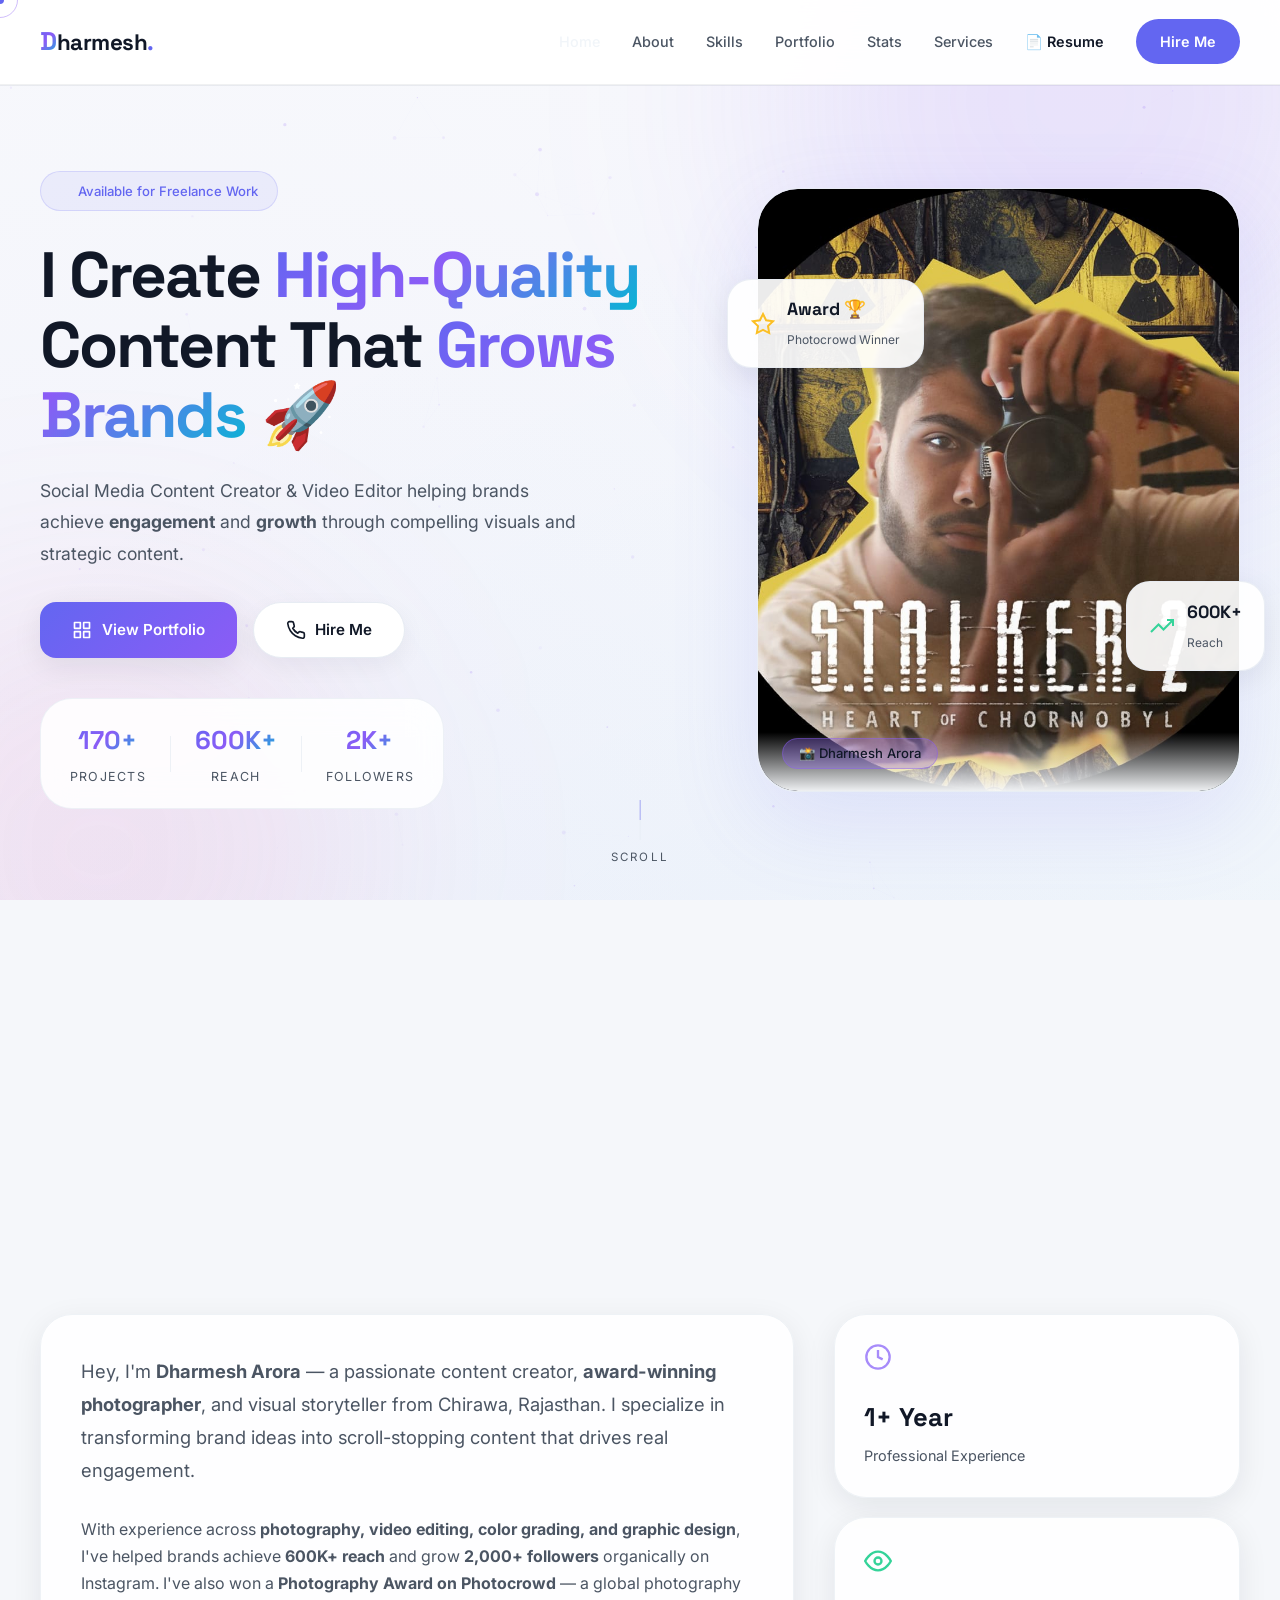
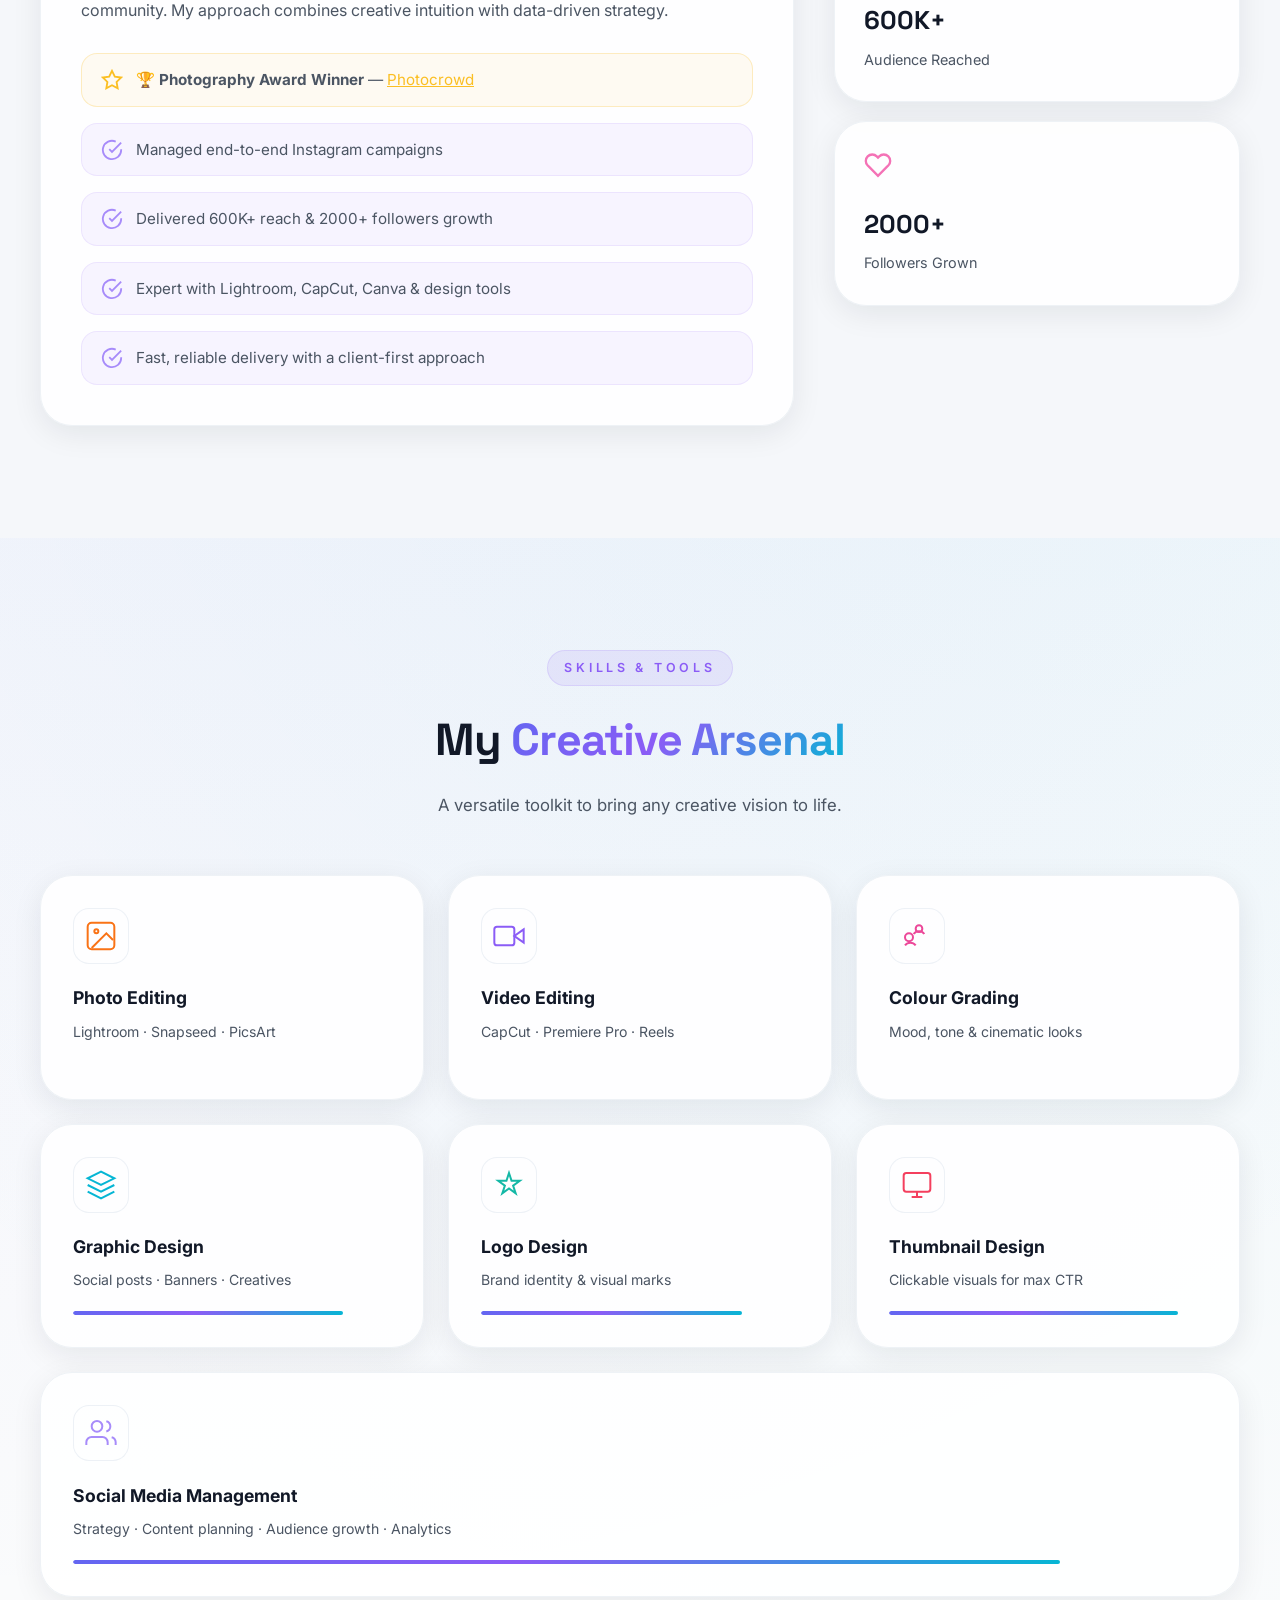
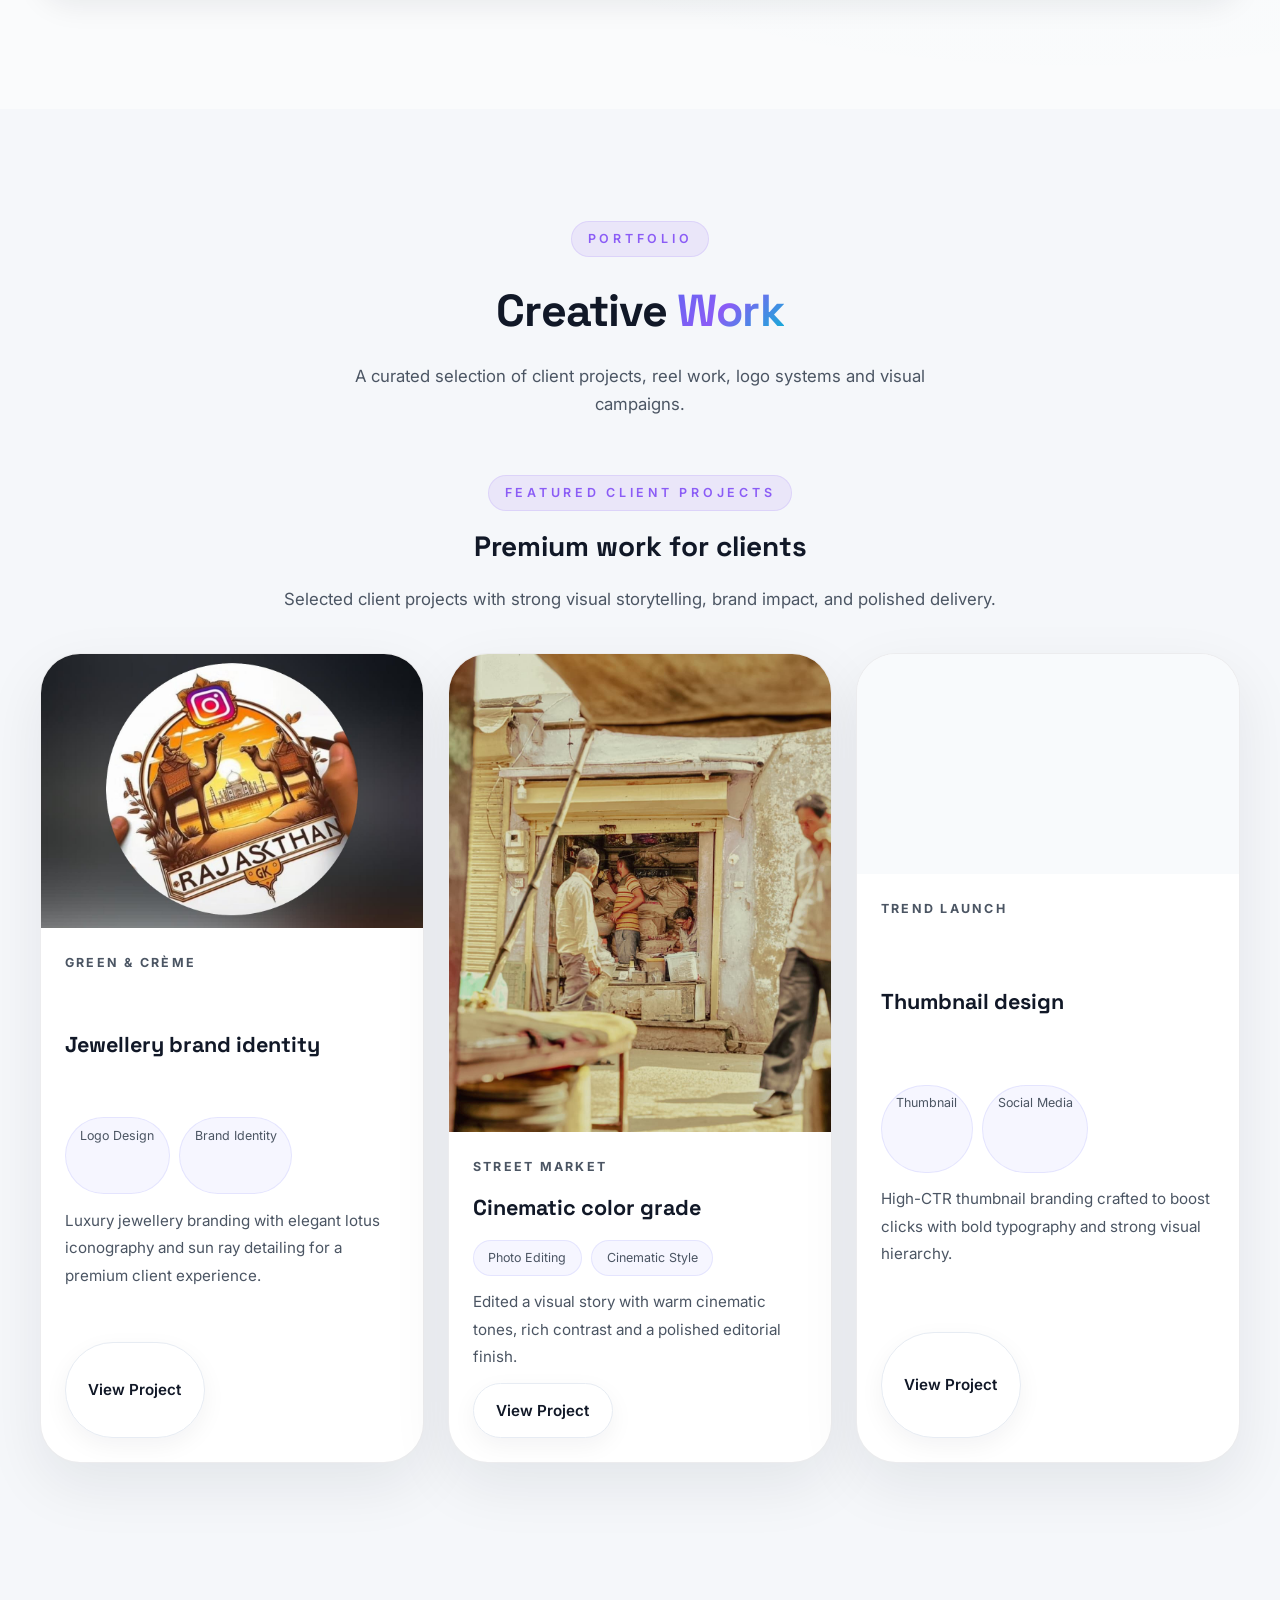
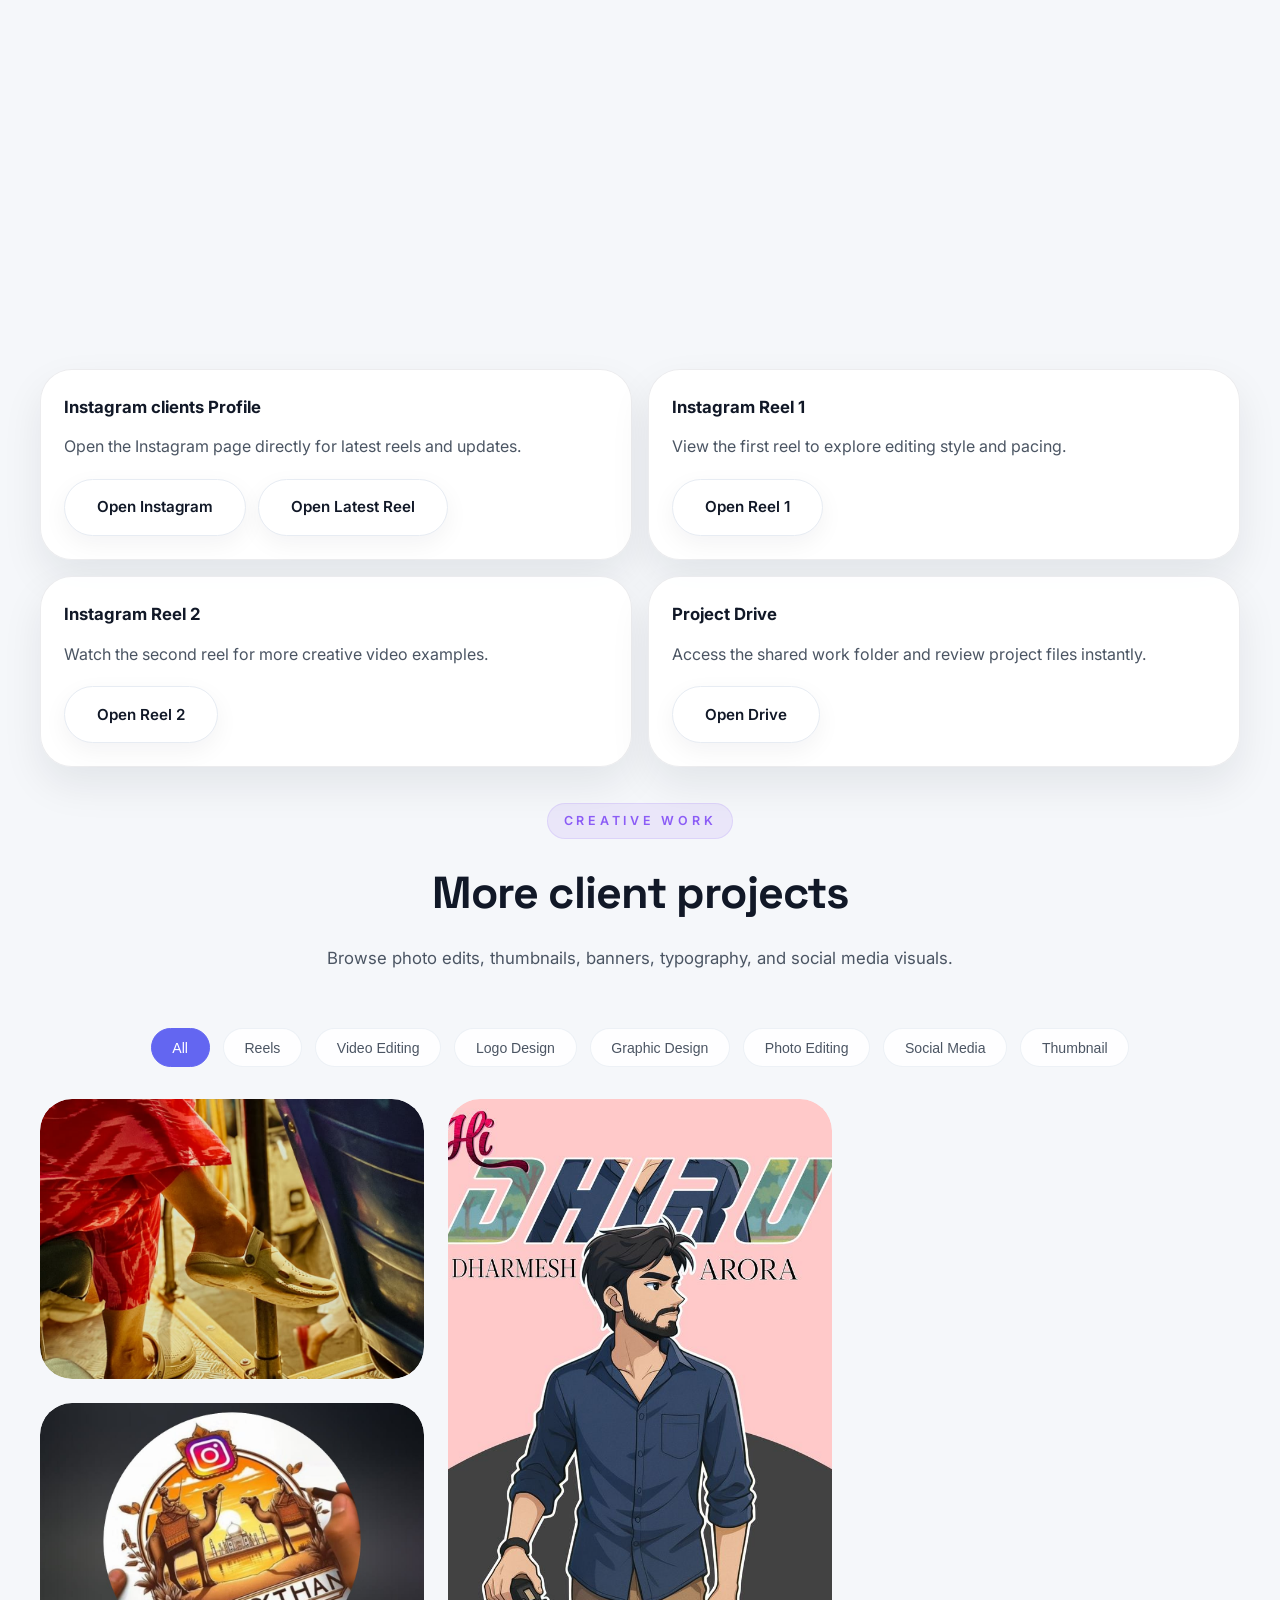
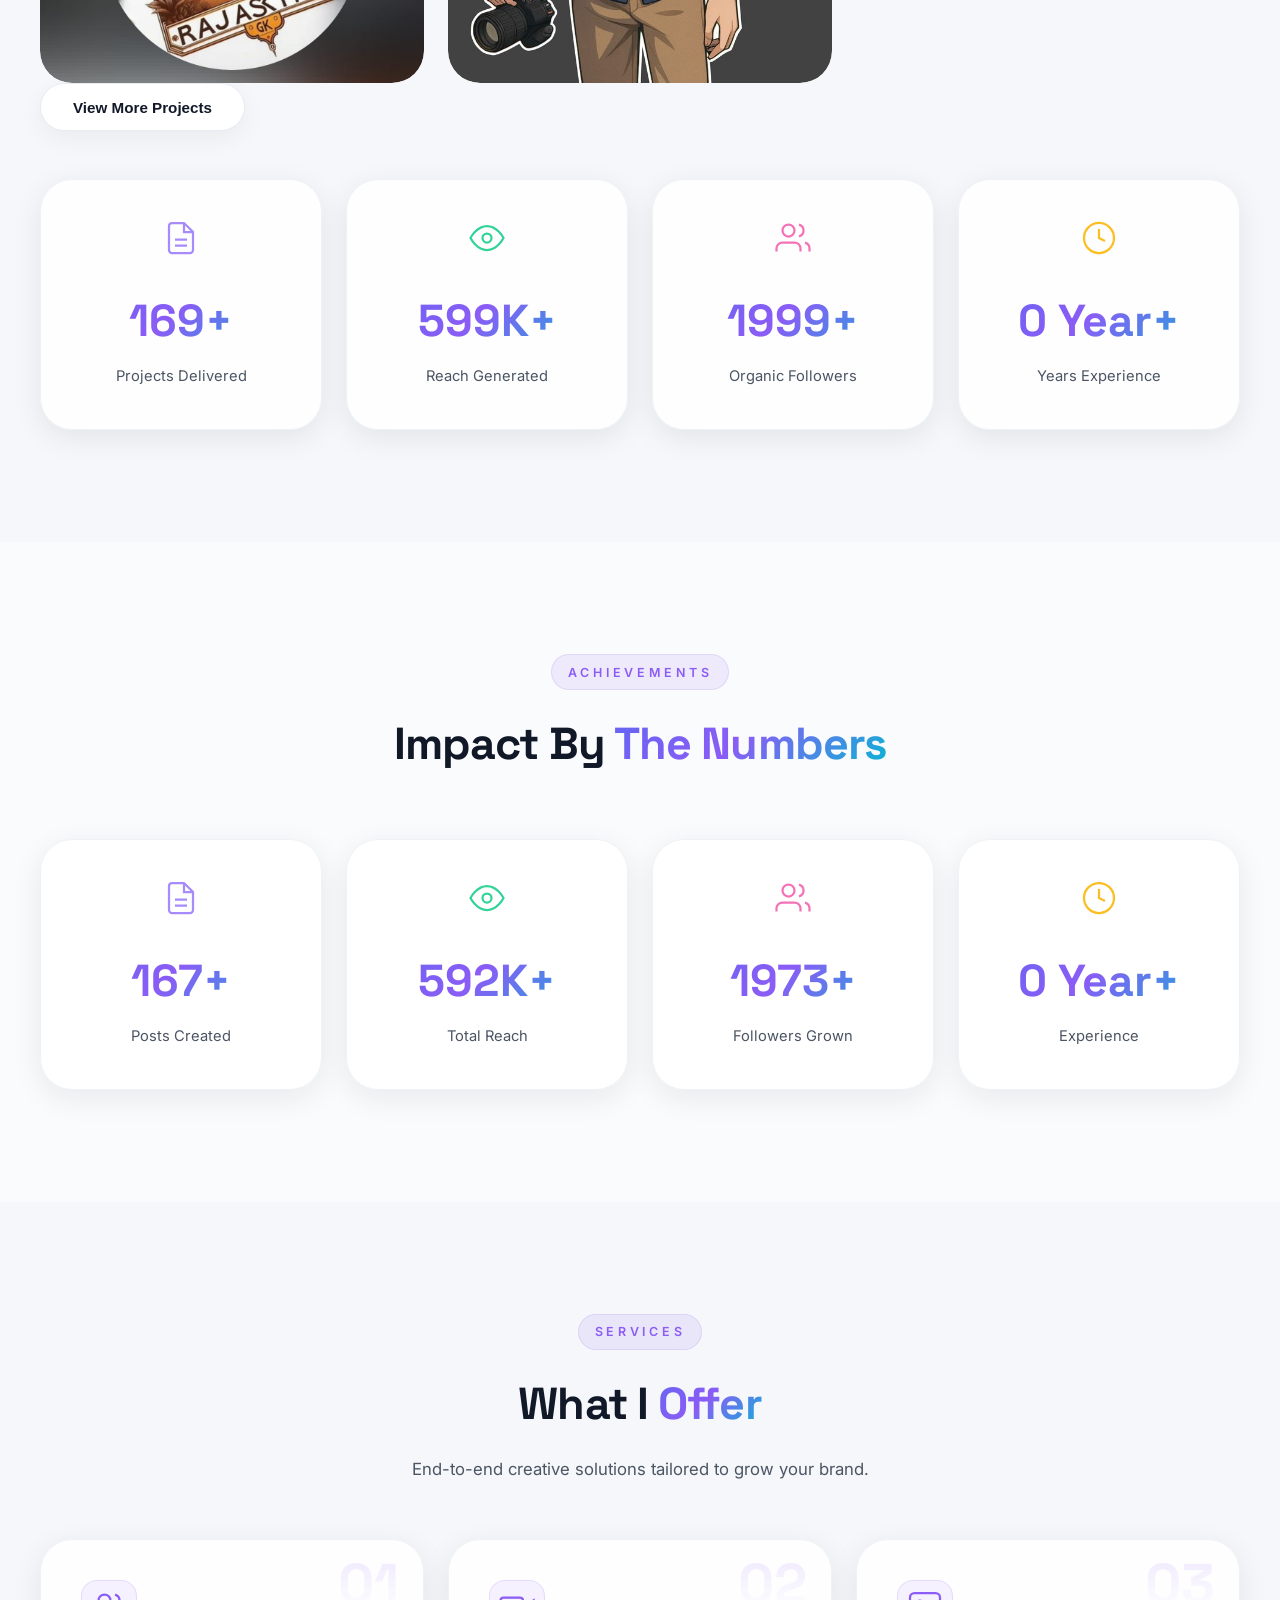
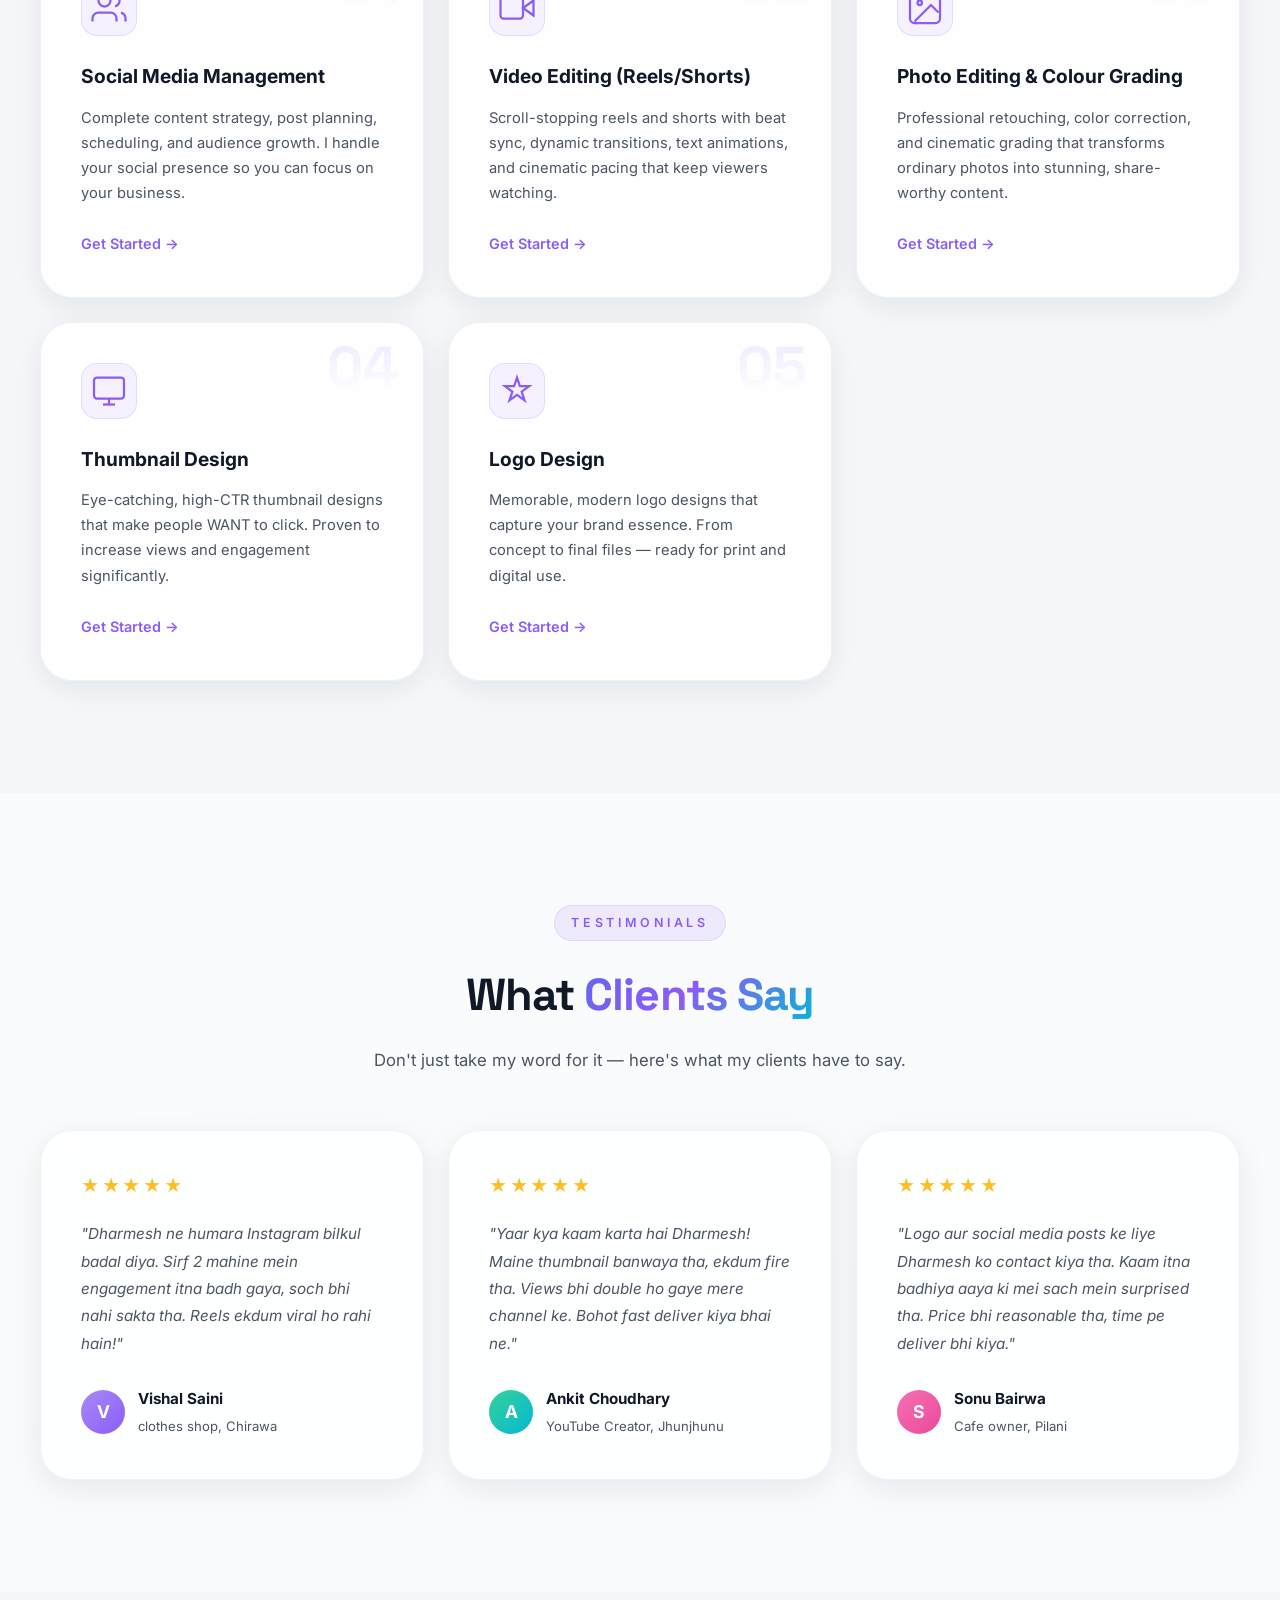
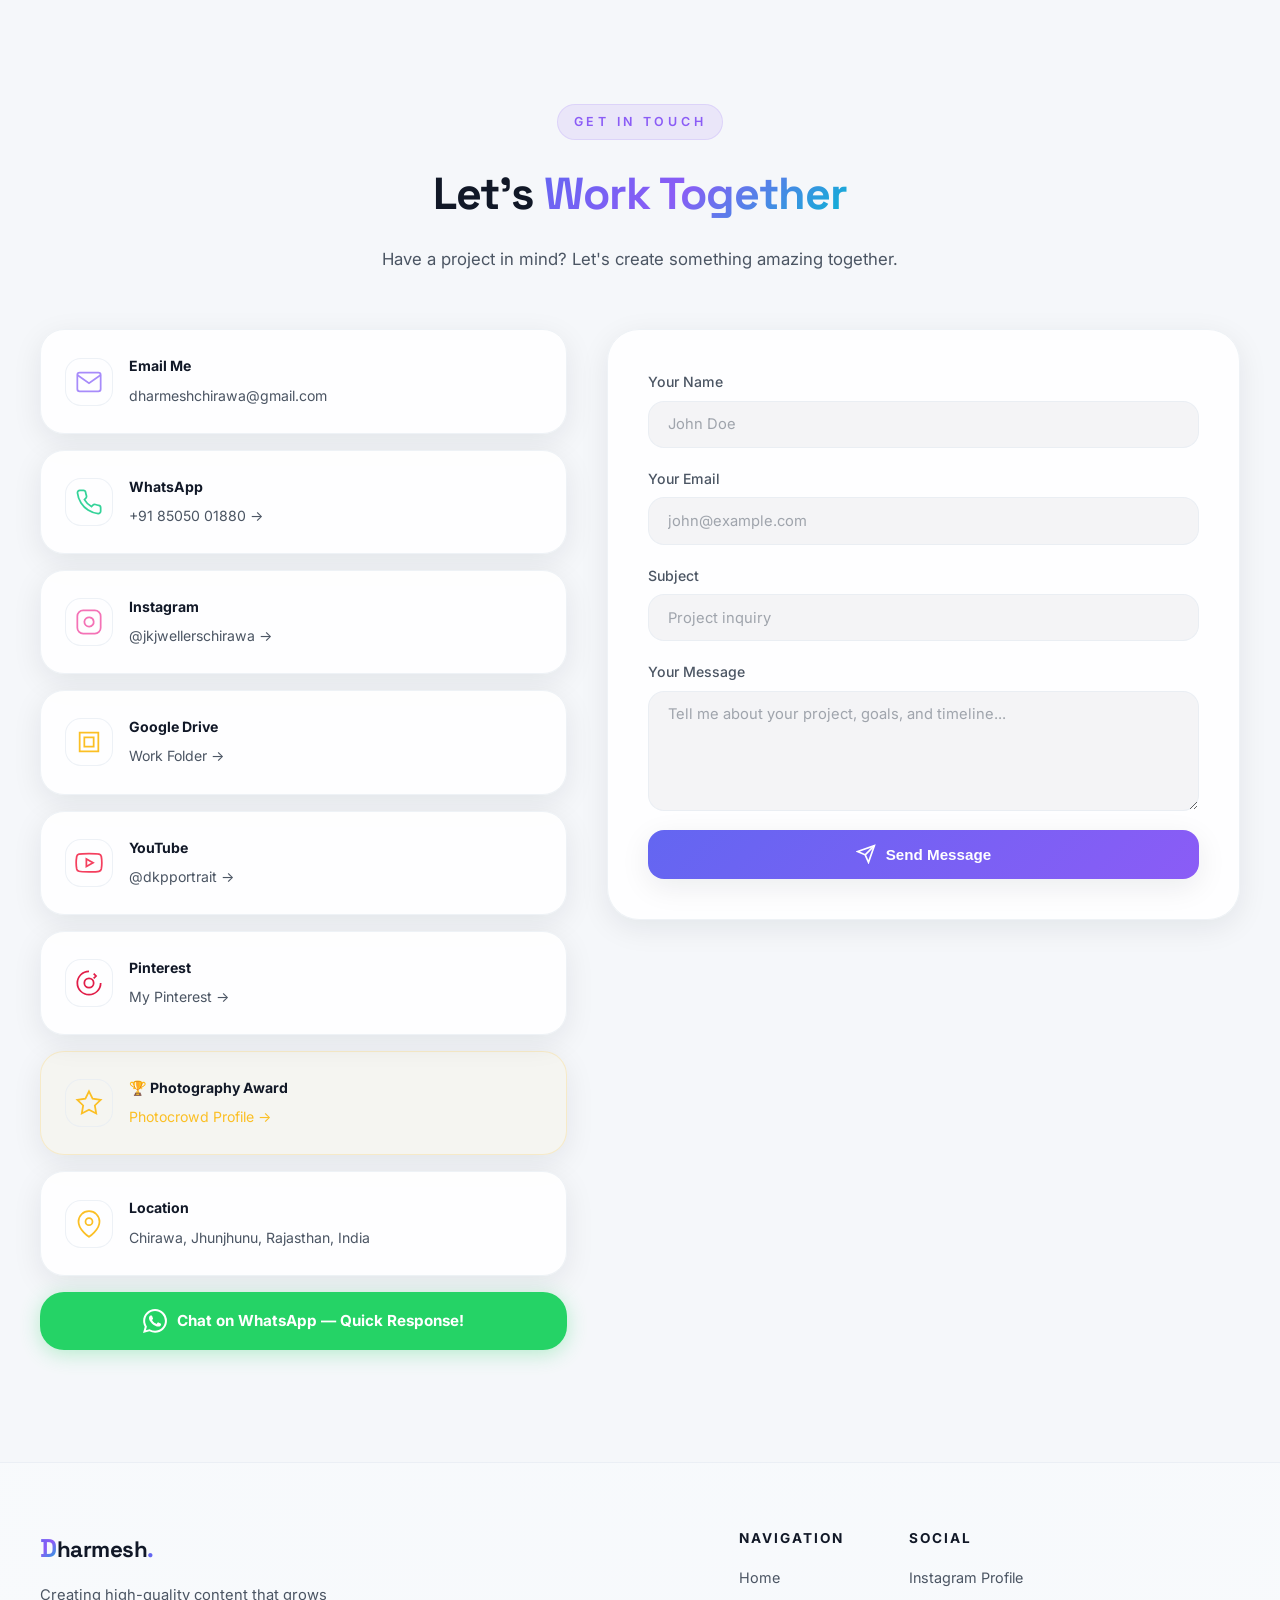
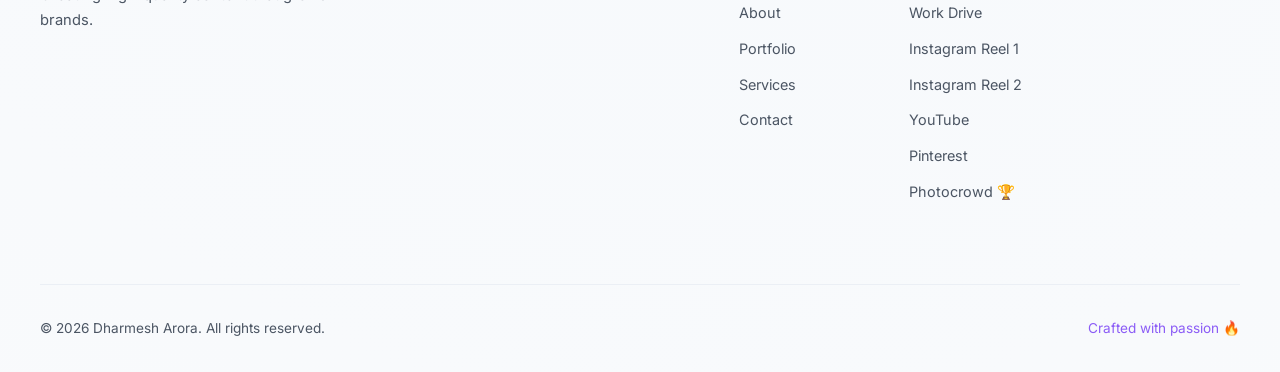
==== index.html @ 8615dbde "Update portfolio" ====
<!DOCTYPE html>
<html lang="en">
<head>
  <meta charset="UTF-8" />
  <meta name="viewport" content="width=device-width, initial-scale=1.0" />
  <title>Dharmesh Arora — Content Creator & Video Editor</title>
  <meta name="description" content="Dharmesh Arora is a professional social media content creator, video editor, and graphic designer helping brands grow with high-quality visuals and strategy." />
  <meta name="keywords" content="content creator, video editor, graphic designer, social media, brand growth, reels, thumbnails, logo design" />
  <meta name="author" content="Dharmesh Arora" />
  <meta property="og:title" content="Dharmesh Arora — Content Creator & Video Editor" />
  <meta property="og:description" content="I create high-quality content that grows brands. Portfolio of social media content creation, video editing, and graphic design." />
  <meta property="og:type" content="website" />
  <link rel="preconnect" href="https://fonts.googleapis.com" />
  <link rel="preconnect" href="https://fonts.gstatic.com" crossorigin />
  <link href="https://fonts.googleapis.com/css2?family=Inter:wght@400;500;600;700;800;900&family=Space+Grotesk:wght@500;600;700&display=swap" rel="stylesheet" />
  <link rel="stylesheet" href="styles.css" />
</head>
<body>
  <!-- ======== PRELOADER ======== -->
  <div id="preloader" class="preloader">
    <div class="preloader-inner">
      <div class="preloader-ring"></div>
      <span class="preloader-text">DHARMESH ARORA</span>
    </div>
  </div>

  <!-- ======== CURSOR FOLLOWER ======== -->
  <div class="cursor-dot" id="cursorDot"></div>
  <div class="cursor-ring" id="cursorRing"></div>

  <!-- ======== HEADER / NAV ======== -->
  <header class="site-header" id="siteHeader">
    <div class="container header-inner">
      <a href="#home" class="brand" id="headerBrand">
        <span class="brand-d">D</span>harmesh<span class="brand-dot">.</span>
      </a>
      <button class="menu-toggle" id="menuToggle" aria-label="Toggle navigation">
        <span></span><span></span><span></span>
      </button>
      <nav class="site-nav" id="siteNav">
        <a href="#home">Home</a>
        <a href="#about">About</a>
        <a href="#skills">Skills</a>
        <a href="#portfolio">Portfolio</a>
        <a href="#achievements">Stats</a>
        <a href="#services">Services</a>
        <a href="resume.html" class="nav-resume">📄 Resume</a>
        <a href="#contact" class="nav-cta">Hire Me</a>
      </nav>
    </div>
  </header>

  <main>
    <!-- ======== HERO ======== -->
    <section id="home" class="hero-section">
      <canvas id="heroCanvas" class="hero-canvas"></canvas>
      <div class="hero-gradient-orb hero-orb-1"></div>
      <div class="hero-gradient-orb hero-orb-2"></div>

      <div class="container hero-grid">
        <div class="hero-copy" data-animate="fade-up">
          <div class="hero-badge">
            <span class="badge-dot"></span>
            Available for Freelance Work
          </div>
          <h1>I Create <span class="text-gradient">High-Quality</span> Content That <span class="text-gradient">Grows Brands</span> 🚀</h1>
          <p class="hero-subtitle">Social Media Content Creator & Video Editor helping brands achieve <strong>engagement</strong> and <strong>growth</strong> through compelling visuals and strategic content.</p>
          <div class="hero-actions">
            <a href="#portfolio" class="btn btn-primary" id="heroViewPortfolio">
              <svg width="20" height="20" viewBox="0 0 24 24" fill="none" stroke="currentColor" stroke-width="2" stroke-linecap="round" stroke-linejoin="round"><rect x="3" y="3" width="7" height="7"/><rect x="14" y="3" width="7" height="7"/><rect x="14" y="14" width="7" height="7"/><rect x="3" y="14" width="7" height="7"/></svg>
              View Portfolio
            </a>
            <a href="#contact" class="btn btn-glass" id="heroHireMe">
              <svg width="20" height="20" viewBox="0 0 24 24" fill="none" stroke="currentColor" stroke-width="2" stroke-linecap="round" stroke-linejoin="round"><path d="M22 16.92v3a2 2 0 01-2.18 2 19.79 19.79 0 01-8.63-3.07 19.5 19.5 0 01-6-6 19.79 19.79 0 01-3.07-8.67A2 2 0 014.11 2h3a2 2 0 012 1.72c.127.96.361 1.903.7 2.81a2 2 0 01-.45 2.11L8.09 9.91a16 16 0 006 6l1.27-1.27a2 2 0 012.11-.45c.907.339 1.85.573 2.81.7A2 2 0 0122 16.92z"/></svg>
              Hire Me
            </a>
          </div>
          <div class="hero-mini-stats">
            <div class="mini-stat">
              <strong>170+</strong>
              <span>Projects</span>
            </div>
            <div class="mini-stat-divider"></div>
            <div class="mini-stat">
              <strong>600K+</strong>
              <span>Reach</span>
            </div>
            <div class="mini-stat-divider"></div>
            <div class="mini-stat">
              <strong>2K+</strong>
              <span>Followers</span>
            </div>
          </div>
        </div>
        <div class="hero-visual" data-animate="fade-up" data-delay="200">
          <div class="hero-image-stack">
            <div class="hero-img-card hero-img-main">
              <div class="hero-img-glow"></div>
              <img src="assets/pfp.jpeg" alt="Dharmesh Arora — Content Creator & Photographer" />
              <div class="hero-img-overlay">
                <span class="overlay-tag">📸 Dharmesh Arora</span>
              </div>
            </div>
            <div class="hero-floating-card float-card-1">
              <svg width="24" height="24" viewBox="0 0 24 24" fill="none" stroke="#fbbf24" stroke-width="2"><polygon points="12 2 15.09 8.26 22 9.27 17 14.14 18.18 21.02 12 17.77 5.82 21.02 7 14.14 2 9.27 8.91 8.26 12 2"/></svg>
              <div>
                <strong>Award 🏆</strong>
                <span>Photocrowd Winner</span>
              </div>
            </div>
            <div class="hero-floating-card float-card-2">
              <svg width="24" height="24" viewBox="0 0 24 24" fill="none" stroke="#34d399" stroke-width="2"><polyline points="23 6 13.5 15.5 8.5 10.5 1 18"/><polyline points="17 6 23 6 23 12"/></svg>
              <div>
                <strong>600K+</strong>
                <span>Reach</span>
              </div>
            </div>
          </div>
        </div>
      </div>

      <div class="scroll-indicator" id="scrollIndicator">
        <div class="scroll-line"></div>
        <span>Scroll</span>
      </div>
    </section>

    <!-- ======== ABOUT ======== -->
    <section id="about" class="section about-section">
      <div class="container">
        <div class="section-header" data-animate="fade-up">
          <span class="section-tag">About Me</span>
          <h2>Creative Production With <span class="text-gradient">Real Impact</span></h2>
          <p class="section-desc">More than just edits — I deliver results that move the needle for brands.</p>
        </div>
        <div class="about-grid">
          <div class="about-content" data-animate="fade-up">
            <div class="about-story glass-card">
              <p class="about-lead">Hey, I'm <strong>Dharmesh Arora</strong> — a passionate content creator, <strong>award-winning photographer</strong>, and visual storyteller from Chirawa, Rajasthan. I specialize in transforming brand ideas into scroll-stopping content that drives real engagement.</p>
              <p>With experience across <strong>photography, video editing, color grading, and graphic design</strong>, I've helped brands achieve <strong>600K+ reach</strong> and grow <strong>2,000+ followers</strong> organically on Instagram. I've also won a <strong>Photography Award on Photocrowd</strong> — a global photography community. My approach combines creative intuition with data-driven strategy.</p>
              <div class="about-highlights">
                <div class="highlight-item" style="border-color: rgba(251, 191, 36, 0.25); background: rgba(251, 191, 36, 0.06);">
                  <svg width="22" height="22" viewBox="0 0 24 24" fill="none" stroke="#fbbf24" stroke-width="2"><polygon points="12 2 15.09 8.26 22 9.27 17 14.14 18.18 21.02 12 17.77 5.82 21.02 7 14.14 2 9.27 8.91 8.26 12 2"/></svg>
                  <span>🏆 <strong>Photography Award Winner</strong> — <a href="https://www.photocrowd.com/photographer-community/572406/" target="_blank" rel="noreferrer" style="color: #fbbf24; text-decoration: underline;">Photocrowd</a></span>
                </div>
                <div class="highlight-item">
                  <svg width="22" height="22" viewBox="0 0 24 24" fill="none" stroke="#a78bfa" stroke-width="2"><path d="M22 11.08V12a10 10 0 11-5.93-9.14"/><polyline points="22 4 12 14.01 9 11.01"/></svg>
                  <span>Managed end-to-end Instagram campaigns</span>
                </div>
                <div class="highlight-item">
                  <svg width="22" height="22" viewBox="0 0 24 24" fill="none" stroke="#a78bfa" stroke-width="2"><path d="M22 11.08V12a10 10 0 11-5.93-9.14"/><polyline points="22 4 12 14.01 9 11.01"/></svg>
                  <span>Delivered 600K+ reach & 2000+ followers growth</span>
                </div>
                <div class="highlight-item">
                  <svg width="22" height="22" viewBox="0 0 24 24" fill="none" stroke="#a78bfa" stroke-width="2"><path d="M22 11.08V12a10 10 0 11-5.93-9.14"/><polyline points="22 4 12 14.01 9 11.01"/></svg>
                  <span>Expert with Lightroom, CapCut, Canva & design tools</span>
                </div>
                <div class="highlight-item">
                  <svg width="22" height="22" viewBox="0 0 24 24" fill="none" stroke="#a78bfa" stroke-width="2"><path d="M22 11.08V12a10 10 0 11-5.93-9.14"/><polyline points="22 4 12 14.01 9 11.01"/></svg>
                  <span>Fast, reliable delivery with a client-first approach</span>
                </div>
              </div>
            </div>
          </div>
          <div class="about-info-cards" data-animate="fade-up" data-delay="150">
            <div class="info-card glass-card">
              <div class="info-icon">
                <svg width="28" height="28" viewBox="0 0 24 24" fill="none" stroke="#a78bfa" stroke-width="2"><circle cx="12" cy="12" r="10"/><polyline points="12 6 12 12 16 14"/></svg>
              </div>
              <strong>1+ Year</strong>
              <p>Professional Experience</p>
            </div>
            <div class="info-card glass-card">
              <div class="info-icon">
                <svg width="28" height="28" viewBox="0 0 24 24" fill="none" stroke="#34d399" stroke-width="2"><path d="M1 12s4-8 11-8 11 8 11 8-4 8-11 8-11-8-11-8z"/><circle cx="12" cy="12" r="3"/></svg>
              </div>
              <strong>600K+</strong>
              <p>Audience Reached</p>
            </div>
            <div class="info-card glass-card">
              <div class="info-icon">
                <svg width="28" height="28" viewBox="0 0 24 24" fill="none" stroke="#f472b6" stroke-width="2"><path d="M20.84 4.61a5.5 5.5 0 00-7.78 0L12 5.67l-1.06-1.06a5.5 5.5 0 00-7.78 7.78l1.06 1.06L12 21.23l7.78-7.78 1.06-1.06a5.5 5.5 0 000-7.78z"/></svg>
              </div>
              <strong>2000+</strong>
              <p>Followers Grown</p>
            </div>
          </div>
        </div>
      </div>
    </section>

    <!-- ======== SKILLS ======== -->
    <section id="skills" class="section skills-section">
      <div class="container">
        <div class="section-header" data-animate="fade-up">
          <span class="section-tag">Skills & Tools</span>
          <h2>My <span class="text-gradient">Creative Arsenal</span></h2>
          <p class="section-desc">A versatile toolkit to bring any creative vision to life.</p>
        </div>
        <div class="skills-grid" data-animate="fade-up" data-delay="100">
          <div class="skill-card glass-card">
            <div class="skill-icon" style="--icon-color: #f97316;">
              <svg width="32" height="32" viewBox="0 0 24 24" fill="none" stroke="currentColor" stroke-width="1.5"><rect x="2" y="2" width="20" height="20" rx="3"/><circle cx="8.5" cy="8.5" r="1.5"/><path d="M21 15l-5-5L5 21"/></svg>
            </div>
            <strong>Photo Editing</strong>
            <p>Lightroom · Snapseed · PicsArt</p>
            <div class="skill-bar"><div class="skill-fill" style="--fill: 90%;"></div></div>
          </div>
          <div class="skill-card glass-card">
            <div class="skill-icon" style="--icon-color: #8b5cf6;">
              <svg width="32" height="32" viewBox="0 0 24 24" fill="none" stroke="currentColor" stroke-width="1.5"><polygon points="23 7 16 12 23 17 23 7"/><rect x="1" y="5" width="15" height="14" rx="2" ry="2"/></svg>
            </div>
            <strong>Video Editing</strong>
            <p>CapCut · Premiere Pro · Reels</p>
            <div class="skill-bar"><div class="skill-fill" style="--fill: 92%;"></div></div>
          </div>
          <div class="skill-card glass-card">
            <div class="skill-icon" style="--icon-color: #ec4899;">
              <svg width="32" height="32" viewBox="0 0 24 24" fill="none" stroke="currentColor" stroke-width="1.5"><circle cx="13.5" cy="6.5" r="2.5"/><path d="M17.5 10.5a5 5 0 00-8 0"/><circle cx="6" cy="13" r="3"/><path d="M3 19a5 5 0 018 0"/></svg>
            </div>
            <strong>Colour Grading</strong>
            <p>Mood, tone & cinematic looks</p>
            <div class="skill-bar"><div class="skill-fill" style="--fill: 88%;"></div></div>
          </div>
          <div class="skill-card glass-card">
            <div class="skill-icon" style="--icon-color: #06b6d4;">
              <svg width="32" height="32" viewBox="0 0 24 24" fill="none" stroke="currentColor" stroke-width="1.5"><path d="M12 2L2 7l10 5 10-5-10-5z"/><path d="M2 17l10 5 10-5"/><path d="M2 12l10 5 10-5"/></svg>
            </div>
            <strong>Graphic Design</strong>
            <p>Social posts · Banners · Creatives</p>
            <div class="skill-bar"><div class="skill-fill" style="--fill: 85%;"></div></div>
          </div>
          <div class="skill-card glass-card">
            <div class="skill-icon" style="--icon-color: #14b8a6;">
              <svg width="32" height="32" viewBox="0 0 24 24" fill="none" stroke="currentColor" stroke-width="1.5"><path d="M12 3l1.912 5.813h6.18l-5 3.631 1.912 5.813L12 14.613l-5.004 3.644 1.912-5.813-5-3.631h6.18z"/></svg>
            </div>
            <strong>Logo Design</strong>
            <p>Brand identity & visual marks</p>
            <div class="skill-bar"><div class="skill-fill" style="--fill: 82%;"></div></div>
          </div>
          <div class="skill-card glass-card">
            <div class="skill-icon" style="--icon-color: #f43f5e;">
              <svg width="32" height="32" viewBox="0 0 24 24" fill="none" stroke="currentColor" stroke-width="1.5"><rect x="2" y="3" width="20" height="14" rx="2" ry="2"/><line x1="8" y1="21" x2="16" y2="21"/><line x1="12" y1="17" x2="12" y2="21"/></svg>
            </div>
            <strong>Thumbnail Design</strong>
            <p>Clickable visuals for max CTR</p>
            <div class="skill-bar"><div class="skill-fill" style="--fill: 91%;"></div></div>
          </div>
          <div class="skill-card glass-card skill-card-wide">
            <div class="skill-icon" style="--icon-color: #a78bfa;">
              <svg width="32" height="32" viewBox="0 0 24 24" fill="none" stroke="currentColor" stroke-width="1.5"><path d="M17 21v-2a4 4 0 00-4-4H5a4 4 0 00-4 4v2"/><circle cx="9" cy="7" r="4"/><path d="M23 21v-2a4 4 0 00-3-3.87"/><path d="M16 3.13a4 4 0 010 7.75"/></svg>
            </div>
            <strong>Social Media Management</strong>
            <p>Strategy · Content planning · Audience growth · Analytics</p>
            <div class="skill-bar"><div class="skill-fill" style="--fill: 87%;"></div></div>
          </div>
        </div>
      </div>
    </section>

    <!-- ======== PORTFOLIO ======== -->
    <section id="portfolio" class="section portfolio-section">
      <div class="container">
        <div class="section-header" data-animate="fade-up">
          <span class="section-tag">Portfolio</span>
          <h2>Creative <span class="text-gradient">Work</span></h2>
          <p class="section-desc">A curated selection of client projects, reel work, logo systems and visual campaigns.</p>
        </div>

        <div class="section-subheader" data-animate="fade-up" data-delay="100">
          <span class="section-tag">Featured Client Projects</span>
          <h3>Premium work for clients</h3>
          <p class="section-desc">Selected client projects with strong visual storytelling, brand impact, and polished delivery.</p>
        </div>

        <div class="featured-projects-grid" data-animate="fade-up" data-delay="150">
          <article class="project-card glass-card" data-animate="fade-up" data-delay="150">
            <div class="project-card-media">
              <img src="assets/logo-brand-identity.jpeg" alt="Rajasthan GK logo and brand identity preview" loading="lazy" decoding="async" />
              <!-- Removed small badge image per request -->
            </div>
            <div class="project-card-body">
              <span class="project-card-client">Green &amp; Crème</span>
              <h3>Jewellery brand identity</h3>
              <div class="project-card-tags">
                <span>Logo Design</span>
                <span>Brand Identity</span>
              </div>
              <p>Luxury jewellery branding with elegant lotus iconography and sun ray detailing for a premium client experience.</p>
              <a href="#portfolioItem4" class="btn btn-glass project-card-cta">View Project</a>
            </div>
          </article>

          <article class="project-card glass-card" data-animate="fade-up" data-delay="200">
            <div class="project-card-media">
              <img src="assets/cinematic-color-grade.jpeg" alt="Cinematic color grade project preview" loading="lazy" decoding="async" />
            </div>
            <div class="project-card-body">
              <span class="project-card-client">Street Market</span>
              <h3>Cinematic color grade</h3>
              <div class="project-card-tags">
                <span>Photo Editing</span>
                <span>Cinematic Style</span>
              </div>
              <p>Edited a visual story with warm cinematic tones, rich contrast and a polished editorial finish.</p>
              <a href="#portfolioItem5" class="btn btn-glass project-card-cta">View Project</a>
            </div>
          </article>

          <article class="project-card glass-card" data-animate="fade-up" data-delay="250">
            <div class="project-card-media">
              <img src="assets/thumbnail-design.jpeg" alt="YouTube thumbnail design project preview" loading="lazy" decoding="async" />
            </div>
            <div class="project-card-body">
              <span class="project-card-client">Trend Launch</span>
              <h3>Thumbnail design</h3>
              <div class="project-card-tags">
                <span>Thumbnail</span>
                <span>Social Media</span>
              </div>
              <p>High-CTR thumbnail branding crafted to boost clicks with bold typography and strong visual hierarchy.</p>
              <a href="#portfolioItem3" class="btn btn-glass project-card-cta">View Project</a>
            </div>
          </article>
        </div>

        <div class="section-subheader" data-animate="fade-up" data-delay="400">
          <span class="section-tag">Logo Designs</span>
          <h3>Client brand marks</h3>
          <p class="section-desc">Logo designs created for clients, displayed in a clean gallery with subtle hover glow.</p>
        </div>

        <div class="logo-grid" data-animate="fade-up" data-delay="450">
          <article class="logo-card glass-card">
            <img src="assets/Green And Creme Minimal Lotus With Sun Rays Jewellery Brand Logo Design_20260707_165336_0000.jpg.jpeg" alt="Green And Creme jewellery brand logo" loading="lazy" decoding="async" />
            <div class="logo-card-content">
              <h4>JK Jewellery Brand</h4>
              <p>Minimal luxury identity crafted for premium jewellery storytelling.</p>
            </div>
          </article>
          <article class="logo-card glass-card">
            <img src="assets/logo-brand-identity.jpeg" alt="Rajasthan GK logo mark and identity artwork" loading="lazy" decoding="async" />
            <div class="logo-card-content">
              <h4>Rajasthan GK</h4>
              <p>Bold social brand mark designed for standout Instagram presence.</p>
            </div>
          </article>
        </div>

        <div class="work-links-grid" data-animate="fade-up" data-delay="470">
          <article class="work-link-card glass-card">
            <h3>Instagram clients Profile</h3>
            <p>Open the Instagram page directly for latest reels and updates.</p>
            <a href="https://www.instagram.com/jkjwellerschirawa?igsh=MWhncnlnZ3M2djJieg==" target="_blank" rel="noreferrer" class="btn btn-glass">Open Instagram</a>
            <a href="https://www.instagram.com/reel/DakAavOT5qm/?igsh=MXYxZXV3ZXN3Ynkwbg==" target="_blank" rel="noreferrer" class="btn btn-glass" style="margin-left:8px;">Open Latest Reel</a>
          </article>
          <article class="work-link-card glass-card">
            <h3>Instagram Reel 1</h3>
            <p>View the first reel to explore editing style and pacing.</p>
            <a href="https://www.instagram.com/reel/DakAavOT5qm/?igsh=MXYxZXV3ZXN3Ynkwbg==" target="_blank" rel="noreferrer" class="btn btn-glass">Open Reel 1</a>
          </article>
          <article class="work-link-card glass-card">
            <h3>Instagram Reel 2</h3>
            <p>Watch the second reel for more creative video examples.</p>
            <a href="https://www.instagram.com/reel/DaeyA2MjnSg/?igsh=cmkxcjlubnprdjNs" target="_blank" rel="noreferrer" class="btn btn-glass">Open Reel 2</a>
          </article>
          <article class="work-link-card glass-card">
            <h3>Project Drive</h3>
            <p>Access the shared work folder and review project files instantly.</p>
            <a href="https://drive.google.com/drive/folders/1eMl_RSZQgKsTj8Z3BuhfDxp9LsQnAzhD" target="_blank" rel="noreferrer" class="btn btn-glass">Open Drive</a>
          </article>
        </div>

        <div class="section-header section-header--small" data-animate="fade-up" data-delay="500">
          <span class="section-tag">Creative Work</span>
          <h2>More client projects</h2>
          <p class="section-desc">Browse photo edits, thumbnails, banners, typography, and social media visuals.</p>
        </div>

        <div class="gallery-filter" data-animate="fade-up" data-delay="550">
          <button class="gallery-filter-btn active" data-filter="all">All</button>
          <button class="gallery-filter-btn" data-filter="reels">Reels</button>
          <button class="gallery-filter-btn" data-filter="video-editing">Video Editing</button>
          <button class="gallery-filter-btn" data-filter="logo-design">Logo Design</button>
          <button class="gallery-filter-btn" data-filter="graphic-design">Graphic Design</button>
          <button class="gallery-filter-btn" data-filter="photo-editing">Photo Editing</button>
          <button class="gallery-filter-btn" data-filter="social-media">Social Media</button>
          <button class="gallery-filter-btn" data-filter="thumbnail">Thumbnail</button>
        </div>

        <div class="portfolio-grid creative-gallery-grid" data-animate="fade-up" data-delay="600">
          <!-- Color Correction & Retouch -->
          <div class="portfolio-item" data-category="editing photo-editing" id="portfolioItem1">
            <div class="portfolio-img-wrap">
              <img src="assets/color-correction.jpeg" alt="Street photography with cinematic color correction — train steps" loading="lazy" decoding="async" />
              <div class="portfolio-overlay">
                <span class="portfolio-cat">Photo Edit</span>
                <h3>Color Correction & Retouch</h3>
                <p>Cinematic color grading with warm tonal shift</p>
                <button class="portfolio-expand" aria-label="Expand project">
                  <svg width="24" height="24" viewBox="0 0 24 24" fill="none" stroke="currentColor" stroke-width="2"><path d="M15 3h6v6"/><path d="M9 21H3v-6"/><path d="M21 3l-7 7"/><path d="M3 21l7-7"/></svg>
                </button>
              </div>
            </div>
          </div>
          <!-- Graphic Design -->
          <div class="portfolio-item portfolio-item-tall" data-category="design graphic-design social-media" id="portfolioItem2">
            <div class="portfolio-img-wrap">
              <img src="assets/graphic-design.jpeg" alt="Hi Dhiru — Custom illustrated graphic design of Dharmesh Arora" loading="lazy" decoding="async" />
              <div class="portfolio-overlay">
                <span class="portfolio-cat">Graphic Design</span>
                <h3>Custom Illustration</h3>
                <p>Personalized character illustration & creative typography</p>
                <button class="portfolio-expand" aria-label="Expand project">
                  <svg width="24" height="24" viewBox="0 0 24 24" fill="none" stroke="currentColor" stroke-width="2"><path d="M15 3h6v6"/><path d="M9 21H3v-6"/><path d="M21 3l-7 7"/><path d="M3 21l7-7"/></svg>
                </button>
              </div>
            </div>
          </div>
          <!-- Thumbnail Design -->
          <div class="portfolio-item" data-category="design thumbnail social-media" id="portfolioItem3">
            <div class="portfolio-img-wrap">
              <img src="assets/thumbnail-design.jpeg" alt="Delhi Explore — YouTube thumbnail design with bold typography" loading="lazy" decoding="async" />
              <div class="portfolio-overlay">
                <span class="portfolio-cat">Thumbnail</span>
                <h3>Thumbnail Design</h3>
                <p>Eye-catching YouTube thumbnail with bold typography</p>
                <button class="portfolio-expand" aria-label="Expand project">
                  <svg width="24" height="24" viewBox="0 0 24 24" fill="none" stroke="currentColor" stroke-width="2"><path d="M15 3h6v6"/><path d="M9 21H3v-6"/><path d="M21 3l-7 7"/><path d="M3 21l7-7"/></svg>
                </button>
              </div>
            </div>
          </div>
          <!-- Logo & Brand Identity -->
          <div class="portfolio-item" data-category="design logo-design" id="portfolioItem4">
            <div class="portfolio-img-wrap">
              <img src="assets/logo-brand-identity.jpeg" alt="Rajasthan GK — Logo and brand identity design with Instagram integration" loading="lazy" decoding="async" />
              <div class="portfolio-overlay">
                <span class="portfolio-cat">Logo Design</span>
                <h3>Logo & Brand Identity</h3>
                <p>Complete brand identity for Rajasthan GK Instagram page</p>
                <button class="portfolio-expand" aria-label="Expand project">
                  <svg width="24" height="24" viewBox="0 0 24 24" fill="none" stroke="currentColor" stroke-width="2"><path d="M15 3h6v6"/><path d="M9 21H3v-6"/><path d="M21 3l-7 7"/><path d="M3 21l7-7"/></svg>
                </button>
              </div>
            </div>
          </div>
          <!-- Cinematic Color Grade -->
          <div class="portfolio-item portfolio-item-tall" data-category="editing photo-editing" id="portfolioItem5">
            <div class="portfolio-img-wrap">
              <img src="assets/cinematic-color-grade.jpeg" alt="Street market scene with cinematic color grading" loading="lazy" decoding="async" />
              <div class="portfolio-overlay">
                <span class="portfolio-cat">Photo Editing</span>
                <h3>Cinematic Color Grade</h3>
                <p>Moody, warm-toned street photography with editorial grading</p>
                <button class="portfolio-expand" aria-label="Expand project">
                  <svg width="24" height="24" viewBox="0 0 24 24" fill="none" stroke="currentColor" stroke-width="2"><path d="M15 3h6v6"/><path d="M9 21H3v-6"/><path d="M21 3l-7 7"/><path d="M3 21l7-7"/></svg>
                </button>
              </div>
            </div>
          </div>
          <!-- Typography -->
          <div class="portfolio-item" data-category="design graphic-design social-media" id="portfolioItem6">
            <div class="portfolio-img-wrap">
              <img src="assets/typography.jpeg" alt="Art of Minimalist Style — Typography and photo collage design" loading="lazy" decoding="async" />
              <div class="portfolio-overlay">
                <span class="portfolio-cat">Graphic Design</span>
                <h3>Art of Minimalist Style</h3>
                <p>Creative typography collage with minimalist aesthetic</p>
                <button class="portfolio-expand" aria-label="Expand project">
                  <svg width="24" height="24" viewBox="0 0 24 24" fill="none" stroke="currentColor" stroke-width="2"><path d="M15 3h6v6"/><path d="M9 21H3v-6"/><path d="M21 3l-7 7"/><path d="M3 21l7-7"/></svg>
                </button>
              </div>
            </div>
          </div>
        </div>
        <div class="view-more-wrapper" data-animate="fade-up" data-delay="610">
          <button id="galleryViewMore" class="btn btn-glass">View More Projects</button>
        </div>

        <div class="portfolio-stats" data-animate="fade-up" data-delay="650">
          <div class="stats-grid">
            <div class="stat-card glass-card">
              <div class="stat-icon">
                <svg width="36" height="36" viewBox="0 0 24 24" fill="none" stroke="#a78bfa" stroke-width="1.5"><path d="M14 2H6a2 2 0 00-2 2v16a2 2 0 002 2h12a2 2 0 002-2V8z"/><polyline points="14 2 14 8 20 8"/><line x1="16" y1="13" x2="8" y2="13"/><line x1="16" y1="17" x2="8" y2="17"/></svg>
              </div>
              <strong class="counter" data-target="170" data-suffix="+">0</strong>
              <p>Projects Delivered</p>
            </div>
            <div class="stat-card glass-card">
              <div class="stat-icon">
                <svg width="36" height="36" viewBox="0 0 24 24" fill="none" stroke="#34d399" stroke-width="1.5"><path d="M1 12s4-8 11-8 11 8 11 8-4 8-11 8-11-8-11-8z"/><circle cx="12" cy="12" r="3"/></svg>
              </div>
              <strong class="counter" data-target="600" data-suffix="K+">0</strong>
              <p>Reach Generated</p>
            </div>
            <div class="stat-card glass-card">
              <div class="stat-icon">
                <svg width="36" height="36" viewBox="0 0 24 24" fill="none" stroke="#f472b6" stroke-width="1.5"><path d="M17 21v-2a4 4 0 00-4-4H5a4 4 0 00-4 4v2"/><circle cx="9" cy="7" r="4"/><path d="M23 21v-2a4 4 0 00-3-3.87"/><path d="M16 3.13a4 4 0 010 7.75"/></svg>
              </div>
              <strong class="counter" data-target="2000" data-suffix="+">0</strong>
              <p>Organic Followers</p>
            </div>
            <div class="stat-card glass-card">
              <div class="stat-icon">
                <svg width="36" height="36" viewBox="0 0 24 24" fill="none" stroke="#fbbf24" stroke-width="1.5"><circle cx="12" cy="12" r="10"/><polyline points="12 6 12 12 16 14"/></svg>
              </div>
              <strong class="counter" data-target="1" data-suffix=" Year+">0</strong>
              <p>Years Experience</p>
            </div>
          </div>
        </div>
      </div>
    </section>

    <!-- ======== ACHIEVEMENTS ======== -->
    <section id="achievements" class="section achievements-section">
      <div class="container">
        <div class="section-header" data-animate="fade-up">
          <span class="section-tag">Achievements</span>
          <h2>Impact By <span class="text-gradient">The Numbers</span></h2>
        </div>
        <div class="stats-grid" data-animate="fade-up" data-delay="100">
          <div class="stat-card glass-card">
            <div class="stat-icon">
              <svg width="36" height="36" viewBox="0 0 24 24" fill="none" stroke="#a78bfa" stroke-width="1.5"><path d="M14 2H6a2 2 0 00-2 2v16a2 2 0 002 2h12a2 2 0 002-2V8z"/><polyline points="14 2 14 8 20 8"/><line x1="16" y1="13" x2="8" y2="13"/><line x1="16" y1="17" x2="8" y2="17"/></svg>
            </div>
            <strong class="counter" data-target="170" data-suffix="+">0</strong>
            <p>Posts Created</p>
          </div>
          <div class="stat-card glass-card">
            <div class="stat-icon">
              <svg width="36" height="36" viewBox="0 0 24 24" fill="none" stroke="#34d399" stroke-width="1.5"><path d="M1 12s4-8 11-8 11 8 11 8-4 8-11 8-11-8-11-8z"/><circle cx="12" cy="12" r="3"/></svg>
            </div>
            <strong class="counter" data-target="600" data-suffix="K+">0</strong>
            <p>Total Reach</p>
          </div>
          <div class="stat-card glass-card">
            <div class="stat-icon">
              <svg width="36" height="36" viewBox="0 0 24 24" fill="none" stroke="#f472b6" stroke-width="1.5"><path d="M17 21v-2a4 4 0 00-4-4H5a4 4 0 00-4 4v2"/><circle cx="9" cy="7" r="4"/><path d="M23 21v-2a4 4 0 00-3-3.87"/><path d="M16 3.13a4 4 0 010 7.75"/></svg>
            </div>
            <strong class="counter" data-target="2000" data-suffix="+">0</strong>
            <p>Followers Grown</p>
          </div>
          <div class="stat-card glass-card">
            <div class="stat-icon">
              <svg width="36" height="36" viewBox="0 0 24 24" fill="none" stroke="#fbbf24" stroke-width="1.5"><circle cx="12" cy="12" r="10"/><polyline points="12 6 12 12 16 14"/></svg>
            </div>
            <strong class="counter" data-target="1" data-suffix=" Year+">0</strong>
            <p>Experience</p>
          </div>
        </div>
      </div>
    </section>

    <!-- ======== SERVICES ======== -->
    <section id="services" class="section services-section">
      <div class="container">
        <div class="section-header" data-animate="fade-up">
          <span class="section-tag">Services</span>
          <h2>What I <span class="text-gradient">Offer</span></h2>
          <p class="section-desc">End-to-end creative solutions tailored to grow your brand.</p>
        </div>
        <div class="services-grid" data-animate="fade-up" data-delay="100">
          <div class="service-card glass-card" id="serviceSMM">
            <div class="service-number">01</div>
            <div class="service-icon">
              <svg width="36" height="36" viewBox="0 0 24 24" fill="none" stroke="currentColor" stroke-width="1.5"><path d="M17 21v-2a4 4 0 00-4-4H5a4 4 0 00-4 4v2"/><circle cx="9" cy="7" r="4"/><path d="M23 21v-2a4 4 0 00-3-3.87"/><path d="M16 3.13a4 4 0 010 7.75"/></svg>
            </div>
            <strong>Social Media Management</strong>
            <p>Complete content strategy, post planning, scheduling, and audience growth. I handle your social presence so you can focus on your business.</p>
            <a href="#contact" class="service-link">Get Started →</a>
          </div>
          <div class="service-card glass-card" id="serviceVideo">
            <div class="service-number">02</div>
            <div class="service-icon">
              <svg width="36" height="36" viewBox="0 0 24 24" fill="none" stroke="currentColor" stroke-width="1.5"><polygon points="23 7 16 12 23 17 23 7"/><rect x="1" y="5" width="15" height="14" rx="2" ry="2"/></svg>
            </div>
            <strong>Video Editing (Reels/Shorts)</strong>
            <p>Scroll-stopping reels and shorts with beat sync, dynamic transitions, text animations, and cinematic pacing that keep viewers watching.</p>
            <a href="#contact" class="service-link">Get Started →</a>
          </div>
          <div class="service-card glass-card" id="servicePhoto">
            <div class="service-number">03</div>
            <div class="service-icon">
              <svg width="36" height="36" viewBox="0 0 24 24" fill="none" stroke="currentColor" stroke-width="1.5"><rect x="2" y="2" width="20" height="20" rx="3"/><circle cx="8.5" cy="8.5" r="1.5"/><path d="M21 15l-5-5L5 21"/></svg>
            </div>
            <strong>Photo Editing & Colour Grading</strong>
            <p>Professional retouching, color correction, and cinematic grading that transforms ordinary photos into stunning, share-worthy content.</p>
            <a href="#contact" class="service-link">Get Started →</a>
          </div>
          <div class="service-card glass-card" id="serviceThumbnail">
            <div class="service-number">04</div>
            <div class="service-icon">
              <svg width="36" height="36" viewBox="0 0 24 24" fill="none" stroke="currentColor" stroke-width="1.5"><rect x="2" y="3" width="20" height="14" rx="2" ry="2"/><line x1="8" y1="21" x2="16" y2="21"/><line x1="12" y1="17" x2="12" y2="21"/></svg>
            </div>
            <strong>Thumbnail Design</strong>
            <p>Eye-catching, high-CTR thumbnail designs that make people WANT to click. Proven to increase views and engagement significantly.</p>
            <a href="#contact" class="service-link">Get Started →</a>
          </div>
          <div class="service-card glass-card" id="serviceLogo">
            <div class="service-number">05</div>
            <div class="service-icon">
              <svg width="36" height="36" viewBox="0 0 24 24" fill="none" stroke="currentColor" stroke-width="1.5"><path d="M12 3l1.912 5.813h6.18l-5 3.631 1.912 5.813L12 14.613l-5.004 3.644 1.912-5.813-5-3.631h6.18z"/></svg>
            </div>
            <strong>Logo Design</strong>
            <p>Memorable, modern logo designs that capture your brand essence. From concept to final files — ready for print and digital use.</p>
            <a href="#contact" class="service-link">Get Started →</a>
          </div>
        </div>
      </div>
    </section>

    <!-- ======== TESTIMONIALS ======== -->
    <section id="testimonials" class="section testimonials-section">
      <div class="container">
        <div class="section-header" data-animate="fade-up">
          <span class="section-tag">Testimonials</span>
          <h2>What <span class="text-gradient">Clients Say</span></h2>
          <p class="section-desc">Don't just take my word for it — here's what my clients have to say.</p>
        </div>
        <div class="testimonials-track" data-animate="fade-up" data-delay="100">
          <div class="testimonial-card glass-card">
            <div class="testimonial-stars">★★★★★</div>
            <p>"Dharmesh ne humara Instagram bilkul badal diya. Sirf 2 mahine mein engagement itna badh gaya, soch bhi nahi sakta tha. Reels ekdum viral ho rahi hain!"</p>
            <div class="testimonial-author">
              <div class="author-avatar" style="background: linear-gradient(135deg, #a78bfa, #8b5cf6);">V</div>
              <div>
                <strong>Vishal Saini</strong>
                <span>clothes shop, Chirawa</span>
              </div>
            </div>
          </div>
          <div class="testimonial-card glass-card">
            <div class="testimonial-stars">★★★★★</div>
            <p>"Yaar kya kaam karta hai Dharmesh! Maine thumbnail banwaya tha, ekdum fire tha. Views bhi double ho gaye mere channel ke. Bohot fast deliver kiya bhai ne."</p>
            <div class="testimonial-author">
              <div class="author-avatar" style="background: linear-gradient(135deg, #34d399, #06b6d4);">A</div>
              <div>
                <strong>Ankit Choudhary</strong>
                <span>YouTube Creator, Jhunjhunu</span>
              </div>
            </div>
          </div>
          <div class="testimonial-card glass-card">
            <div class="testimonial-stars">★★★★★</div>
            <p>"Logo aur social media posts ke liye Dharmesh ko contact kiya tha. Kaam itna badhiya aaya ki mei sach mein surprised tha. Price bhi reasonable tha, time pe deliver bhi kiya."</p>
            <div class="testimonial-author">
              <div class="author-avatar" style="background: linear-gradient(135deg, #f472b6, #ec4899);">S</div>
              <div>
                <strong>Sonu Bairwa</strong>
                <span>Cafe owner, Pilani</span>
              </div>
            </div>
          </div>
        </div>
      </div>
    </section>

    <!-- ======== CONTACT ======== -->
    <section id="contact" class="section contact-section">
      <div class="container">
        <div class="section-header" data-animate="fade-up">
          <span class="section-tag">Get In Touch</span>
          <h2>Let's <span class="text-gradient">Work Together</span></h2>
          <p class="section-desc">Have a project in mind? Let's create something amazing together.</p>
        </div>
        <div class="contact-grid" data-animate="fade-up" data-delay="100">
          <div class="contact-info">
            <div class="contact-method glass-card">
              <div class="contact-icon">
                <svg width="28" height="28" viewBox="0 0 24 24" fill="none" stroke="#a78bfa" stroke-width="1.5"><path d="M4 4h16c1.1 0 2 .9 2 2v12c0 1.1-.9 2-2 2H4c-1.1 0-2-.9-2-2V6c0-1.1.9-2 2-2z"/><polyline points="22,6 12,13 2,6"/></svg>
              </div>
              <div>
                <strong>Email Me</strong>
                <a href="mailto:dharmeshchirawa@gmail.com">dharmeshchirawa@gmail.com</a>
              </div>
            </div>
            <div class="contact-method glass-card">
              <div class="contact-icon">
                <svg width="28" height="28" viewBox="0 0 24 24" fill="none" stroke="#34d399" stroke-width="1.5"><path d="M22 16.92v3a2 2 0 01-2.18 2 19.79 19.79 0 01-8.63-3.07 19.5 19.5 0 01-6-6 19.79 19.79 0 01-3.07-8.67A2 2 0 014.11 2h3a2 2 0 012 1.72c.127.96.361 1.903.7 2.81a2 2 0 01-.45 2.11L8.09 9.91a16 16 0 006 6l1.27-1.27a2 2 0 012.11-.45c.907.339 1.85.573 2.81.7A2 2 0 0122 16.92z"/></svg>
              </div>
              <div>
                <strong>WhatsApp</strong>
                <a href="https://wa.me/918505001880" target="_blank" rel="noreferrer">+91 85050 01880 →</a>
              </div>
            </div>
            <div class="contact-method glass-card">
              <div class="contact-icon">
                <svg width="28" height="28" viewBox="0 0 24 24" fill="none" stroke="#f472b6" stroke-width="1.5"><rect x="2" y="2" width="20" height="20" rx="5"/><path d="M16 11.37A4 4 0 1112.63 8 4 4 0 0116 11.37z"/><line x1="17.5" y1="6.5" x2="17.51" y2="6.5"/></svg>
              </div>
              <div>
                <strong>Instagram</strong>
                <a href="https://www.instagram.com/jkjwellerschirawa?igsh=MWhncnlnZ3M2djJieg==" target="_blank" rel="noreferrer">@jkjwellerschirawa →</a>
              </div>
            </div>
            <div class="contact-method glass-card">
              <div class="contact-icon">
                <svg width="28" height="28" viewBox="0 0 24 24" fill="none" stroke="#fbbf24" stroke-width="1.5"><path d="M4 4h16v16H4z"/><path d="M8 8h8v8H8z"/></svg>
              </div>
              <div>
                <strong>Google Drive</strong>
                <a href="https://drive.google.com/drive/folders/1eMl_RSZQgKsTj8Z3BuhfDxp9LsQnAzhD" target="_blank" rel="noreferrer">Work Folder →</a>
              </div>
            </div>
            <div class="contact-method glass-card">
              <div class="contact-icon">
                <svg width="28" height="28" viewBox="0 0 24 24" fill="none" stroke="#f43f5e" stroke-width="1.5"><path d="M22.54 6.42a2.78 2.78 0 00-1.94-2C18.88 4 12 4 12 4s-6.88 0-8.6.46a2.78 2.78 0 00-1.94 2A29 29 0 001 11.75a29 29 0 00.46 5.33A2.78 2.78 0 003.4 19.1c1.72.46 8.6.46 8.6.46s6.88 0 8.6-.46a2.78 2.78 0 001.94-2 29 29 0 00.46-5.35 29 29 0 00-.46-5.33z"/><polygon points="9.75 15.02 15.5 11.75 9.75 8.48 9.75 15.02"/></svg>
              </div>
              <div>
                <strong>YouTube</strong>
                <a href="https://youtube.com/@dkpportrait?si=TMKTcOCWJ3Qd-buy" target="_blank" rel="noreferrer">@dkpportrait →</a>
              </div>
            </div>
            <div class="contact-method glass-card">
              <div class="contact-icon">
                <svg width="28" height="28" viewBox="0 0 24 24" fill="none" stroke="#e11d48" stroke-width="1.5"><path d="M8 12a4 4 0 108 0 4 4 0 10-8 0z"/><path d="M12 2C6.48 2 2 6.48 2 12s4.48 10 10 10 10-4.48 10-10"/><path d="M16 4l2 2-2 2"/></svg>
              </div>
              <div>
                <strong>Pinterest</strong>
                <a href="https://pin.it/6qak8pukp" target="_blank" rel="noreferrer">My Pinterest →</a>
              </div>
            </div>
            <div class="contact-method glass-card" style="border-color: rgba(251, 191, 36, 0.2); background: rgba(251, 191, 36, 0.04);">
              <div class="contact-icon">
                <svg width="28" height="28" viewBox="0 0 24 24" fill="none" stroke="#fbbf24" stroke-width="1.5"><polygon points="12 2 15.09 8.26 22 9.27 17 14.14 18.18 21.02 12 17.77 5.82 21.02 7 14.14 2 9.27 8.91 8.26 12 2"/></svg>
              </div>
              <div>
                <strong>🏆 Photography Award</strong>
                <a href="https://www.photocrowd.com/photographer-community/572406/" target="_blank" rel="noreferrer" style="color: #fbbf24;">Photocrowd Profile →</a>
              </div>
            </div>
            <div class="contact-method glass-card">
              <div class="contact-icon">
                <svg width="28" height="28" viewBox="0 0 24 24" fill="none" stroke="#fbbf24" stroke-width="1.5"><path d="M21 10c0 7-9 13-9 13s-9-6-9-13a9 9 0 0118 0z"/><circle cx="12" cy="10" r="3"/></svg>
              </div>
              <div>
                <strong>Location</strong>
                <span style="color: var(--text-secondary); font-size: 0.88rem;">Chirawa, Jhunjhunu, Rajasthan, India</span>
              </div>
            </div>

            <a href="https://wa.me/918505001880" class="whatsapp-cta btn" id="whatsappBtn" target="_blank" rel="noreferrer">
              <svg width="24" height="24" viewBox="0 0 24 24" fill="currentColor"><path d="M17.472 14.382c-.297-.149-1.758-.867-2.03-.967-.273-.099-.471-.148-.67.15-.197.297-.767.966-.94 1.164-.173.199-.347.223-.644.075-.297-.15-1.255-.463-2.39-1.475-.883-.788-1.48-1.761-1.653-2.059-.173-.297-.018-.458.13-.606.134-.133.298-.347.446-.52.149-.174.198-.298.298-.497.099-.198.05-.371-.025-.52-.075-.149-.669-1.612-.916-2.207-.242-.579-.487-.5-.669-.51-.173-.008-.371-.01-.57-.01-.198 0-.52.074-.792.372-.272.297-1.04 1.016-1.04 2.479 0 1.462 1.065 2.875 1.213 3.074.149.198 2.096 3.2 5.077 4.487.709.306 1.262.489 1.694.625.712.227 1.36.195 1.871.118.571-.085 1.758-.719 2.006-1.413.248-.694.248-1.289.173-1.413-.074-.124-.272-.198-.57-.347m-5.421 7.403h-.004a9.87 9.87 0 01-5.031-1.378l-.361-.214-3.741.982.998-3.648-.235-.374a9.86 9.86 0 01-1.51-5.26c.001-5.45 4.436-9.884 9.888-9.884 2.64 0 5.122 1.03 6.988 2.898a9.825 9.825 0 012.893 6.994c-.003 5.45-4.437 9.884-9.885 9.884m8.413-18.297A11.815 11.815 0 0012.05 0C5.495 0 .16 5.335.157 11.892c0 2.096.547 4.142 1.588 5.945L.057 24l6.305-1.654a11.882 11.882 0 005.683 1.448h.005c6.554 0 11.89-5.335 11.893-11.893a11.821 11.821 0 00-3.48-8.413z"/></svg>
              Chat on WhatsApp — Quick Response!
            </a>
          </div>
          <form class="contact-form glass-card" id="contactForm" action="#" method="post">
            <div class="form-group">
              <label for="contactName">Your Name</label>
              <input type="text" id="contactName" name="name" placeholder="John Doe" required />
            </div>
            <div class="form-group">
              <label for="contactEmail">Your Email</label>
              <input type="email" id="contactEmail" name="email" placeholder="john@example.com" required />
            </div>
            <div class="form-group">
              <label for="contactSubject">Subject</label>
              <input type="text" id="contactSubject" name="subject" placeholder="Project inquiry" />
            </div>
            <div class="form-group">
              <label for="contactMessage">Your Message</label>
              <textarea id="contactMessage" name="message" rows="5" placeholder="Tell me about your project, goals, and timeline..." required></textarea>
            </div>
            <button type="submit" class="btn btn-primary btn-full" id="contactSubmit">
              <svg width="20" height="20" viewBox="0 0 24 24" fill="none" stroke="currentColor" stroke-width="2"><line x1="22" y1="2" x2="11" y2="13"/><polygon points="22 2 15 22 11 13 2 9 22 2"/></svg>
              Send Message
            </button>
          </form>
        </div>
      </div>
    </section>
  </main>

  <!-- ======== FOOTER ======== -->
  <footer class="site-footer">
    <div class="container footer-inner">
      <div class="footer-brand">
        <a href="#home" class="brand"><span class="brand-d">D</span>harmesh<span class="brand-dot">.</span></a>
        <p>Creating high-quality content that grows brands.</p>
      </div>
      <div class="footer-links">
        <div class="footer-col">
          <strong>Navigation</strong>
          <a href="#home">Home</a>
          <a href="#about">About</a>
          <a href="#portfolio">Portfolio</a>
          <a href="#services">Services</a>
          <a href="#contact">Contact</a>
        </div>
        <div class="footer-col">
          <strong>Social</strong>
          <a href="https://www.instagram.com/jkjwellerschirawa?igsh=MWhncnlnZ3M2djJieg==" target="_blank" rel="noreferrer">Instagram Profile</a>
          <a href="https://drive.google.com/drive/folders/1eMl_RSZQgKsTj8Z3BuhfDxp9LsQnAzhD" target="_blank" rel="noreferrer">Work Drive</a>
          <a href="https://www.instagram.com/reel/DakAavOT5qm/?igsh=MXYxZXV3ZXN3Ynkwbg==" target="_blank" rel="noreferrer">Instagram Reel 1</a>
          <a href="https://www.instagram.com/reel/DaeyA2MjnSg/?igsh=cmkxcjlubnprdjNs" target="_blank" rel="noreferrer">Instagram Reel 2</a>
          <a href="https://youtube.com/@dkpportrait?si=TMKTcOCWJ3Qd-buy" target="_blank" rel="noreferrer">YouTube</a>
          <a href="https://pin.it/6qak8pukp" target="_blank" rel="noreferrer">Pinterest</a>
          <a href="https://www.photocrowd.com/photographer-community/572406/" target="_blank" rel="noreferrer">Photocrowd 🏆</a>
        </div>
      </div>
      <div class="footer-bottom">
        <p>© <span id="footerYear"></span> Dharmesh Arora. All rights reserved.</p>
        <p class="footer-tagline">Crafted with passion 🔥</p>
      </div>
    </div>
  </footer>

  <!-- ======== LIGHTBOX MODAL ======== -->
  <div class="lightbox" id="lightbox">
    <button class="lightbox-close" id="lightboxClose" aria-label="Close lightbox">
      <svg width="28" height="28" viewBox="0 0 24 24" fill="none" stroke="currentColor" stroke-width="2"><line x1="18" y1="6" x2="6" y2="18"/><line x1="6" y1="6" x2="18" y2="18"/></svg>
    </button>
    <img id="lightboxImg" src="" alt="Expanded portfolio item" />
  </div>

  <script src="script.js"></script>
</body>
</html>
---- styles.css ----
/* ================================================
   DHARMESH ARORA — PREMIUM PORTFOLIO
   Light theme, refined glassmorphism, soft gradients
   ================================================ */

/* ---------- DESIGN TOKENS ---------- */
:root {
  --bg: #FAFBFC;
  --bg-alt: #F5F7FA;
  --surface: #FFFFFF;
  --surface-solid: #FFFFFF;
  --glass: rgba(255, 255, 255, 0.88);
  --glass-border: rgba(231, 236, 243, 0.72);
  --border-divider: #EEF2F6;
  --text: #111827;
  --text-secondary: #4B5563;
  --text-muted: #6B7280;
  --text-light: #94A3B8;
  --primary: #6366F1;
  --primary-light: #8B5CF6;
  --primary-dark: #4F46E5;
  --accent-purple: #8B5CF6;
  --accent-blue: #3B82F6;
  --accent-cyan: #06B6D4;
  --accent-success: #22C55E;
  --accent-warning: #F59E0B;
  --accent-danger: #EF4444;
  --gradient-primary: linear-gradient(135deg, #6366F1 0%, #8B5CF6 45%, #06B6D4 100%);
  --gradient-soft: linear-gradient(180deg, rgba(99,102,241,0.08), rgba(6,182,212,0.06));
  --gradient-glow: radial-gradient(circle at top, rgba(99, 102, 241, 0.14), transparent 45%);
  --radius-sm: 16px;
  --radius-md: 24px;
  --radius-lg: 32px;
  --radius-xl: 40px;
  --radius-input: 16px;
  --shadow-soft: 0 8px 30px rgba(15, 23, 42, 0.08);
  --shadow-soft-hover: 0 18px 45px rgba(15, 23, 42, 0.12);
  --shadow-glow: 0 28px 90px rgba(99, 102, 241, 0.14);
  --transition-fast: 0.2s ease-out;
  --transition-smooth: 0.45s ease-out;
  --transition-spring: 0.5s cubic-bezier(0.22, 1, 0.36, 1);
}

/* ---------- RESET & BASE ---------- */
*, *::before, *::after {
  box-sizing: border-box;
  margin: 0;
  padding: 0;
}

html {
  scroll-behavior: smooth;
  -webkit-font-smoothing: antialiased;
  -moz-osx-font-smoothing: grayscale;
}

body {
  font-family: 'Inter', system-ui, -apple-system, BlinkMacSystemFont, 'Segoe UI', sans-serif;
  background: var(--bg);
  background-image:
    radial-gradient(circle at 15% 12%, rgba(99, 102, 241, 0.08), transparent 18%),
    radial-gradient(circle at 84% 15%, rgba(6, 182, 212, 0.06), transparent 16%),
    radial-gradient(circle at 55% 92%, rgba(147, 197, 253, 0.04), transparent 18%);
  color: var(--text);
  line-height: 1.7;
  overflow-x: hidden;
}

img, video {
  max-width: 100%;
  display: block;
}

a {
  color: inherit;
  text-decoration: none;
}

strong {
  font-weight: 700;
}

/* ---------- PRELOADER ---------- */
.preloader {
  position: fixed;
  inset: 0;
  z-index: 9999;
  background: var(--bg);
  display: flex;
  align-items: center;
  justify-content: center;
  transition: opacity 0.6s ease, visibility 0.6s ease;
}

.preloader.hidden {
  opacity: 0;
  visibility: hidden;
  pointer-events: none;
}

.preloader-inner {
  text-align: center;
}

.preloader-ring {
  width: 60px;
  height: 60px;
  border-radius: 50%;
  border: 3px solid transparent;
  border-top-color: var(--primary);
  border-right-color: var(--accent-pink);
  animation: spin 1s linear infinite;
  margin: 0 auto 1.5rem;
}

.preloader-text {
  font-family: 'Space Grotesk', sans-serif;
  font-size: 0.85rem;
  letter-spacing: 0.4em;
  color: var(--text-secondary);
  animation: pulse-text 1.5s ease infinite;
}

@keyframes spin {
  to { transform: rotate(360deg); }
}

@keyframes pulse-text {
  0%, 100% { opacity: 0.4; }
  50% { opacity: 1; }
}

/* ---------- CUSTOM CURSOR ---------- */
.cursor-dot, .cursor-ring {
  display: none;
}

@media (pointer: fine) {
  .cursor-dot {
    display: block;
    position: fixed;
    top: 0;
    left: 0;
    width: 8px;
    height: 8px;
    background: var(--primary);
    border-radius: 50%;
    pointer-events: none;
    z-index: 10000;
    transform: translate(-50%, -50%);
    transition: width 0.15s, height 0.15s, background 0.15s;
  }

  .cursor-ring {
    display: block;
    position: fixed;
    top: 0;
    left: 0;
    width: 36px;
    height: 36px;
    border: 1.5px solid rgba(139, 92, 246, 0.4);
    border-radius: 50%;
    pointer-events: none;
    z-index: 10000;
    transform: translate(-50%, -50%);
    transition: width 0.25s, height 0.25s, border-color 0.25s;
  }

  .cursor-hover .cursor-dot {
    width: 14px;
    height: 14px;
    background: var(--accent-pink);
  }

  .cursor-hover .cursor-ring {
    width: 50px;
    height: 50px;
    border-color: rgba(244, 114, 182, 0.3);
  }
}

/* ---------- UTILITY ---------- */
.container {
  width: min(1200px, calc(100% - 2.5rem));
  margin: 0 auto;
}

.text-gradient {
  background: var(--gradient-primary);
  -webkit-background-clip: text;
  -webkit-text-fill-color: transparent;
  background-clip: text;
}

.glass-card {
  background: rgba(255, 255, 255, 0.92);
  border: 1px solid var(--border-divider);
  box-shadow: var(--shadow-soft);
}

/* ---------- ANIMATIONS ---------- */
@keyframes float {
  0%, 100% { transform: translateY(0); }
  50% { transform: translateY(-12px); }
}

@keyframes glow-pulse {
  0%, 100% { opacity: 0.5; transform: scale(1); }
  50% { opacity: 0.8; transform: scale(1.05); }
}

@keyframes slide-up-scroll {
  0% { transform: translateY(0); }
  100% { transform: translateY(8px); opacity: 0; }
}

/* Scroll-driven reveal */
[data-animate] {
  opacity: 0;
  transform: translateY(40px);
  transition: opacity 0.8s cubic-bezier(0.16, 1, 0.3, 1), transform 0.8s cubic-bezier(0.16, 1, 0.3, 1);
}

[data-animate].visible {
  opacity: 1;
  transform: translateY(0);
}

/* Stagger children */
[data-animate][data-delay="100"] { transition-delay: 0.1s; }
[data-animate][data-delay="150"] { transition-delay: 0.15s; }
[data-animate][data-delay="200"] { transition-delay: 0.2s; }
[data-animate][data-delay="300"] { transition-delay: 0.3s; }

/* ---------- HEADER ---------- */
.site-header {
  position: fixed;
  top: 0;
  left: 0;
  right: 0;
  z-index: 100;
  padding: 0;
  transition: background var(--transition-fast), box-shadow var(--transition-fast), padding var(--transition-fast);
}

.site-header {
  background: rgba(255, 255, 255, 0.8);
  backdrop-filter: blur(20px);
  -webkit-backdrop-filter: blur(20px);
  border-bottom: 1px solid rgba(15, 23, 42, 0.06);
}

.site-header.scrolled {
  background: rgba(255, 255, 255, 0.95);
  box-shadow: 0 1px 0 rgba(15, 23, 42, 0.06);
}

.header-inner {
  display: flex;
  align-items: center;
  justify-content: space-between;
  padding: 1.2rem 0;
}

.brand {
  font-family: 'Space Grotesk', sans-serif;
  font-size: 1.4rem;
  font-weight: 700;
  letter-spacing: -0.02em;
  transition: opacity var(--transition-fast);
}

.brand:hover { opacity: 0.8; }

.brand-d {
  font-size: 1.6rem;
  background: var(--gradient-primary);
  -webkit-background-clip: text;
  -webkit-text-fill-color: transparent;
  background-clip: text;
}

.brand-dot {
  color: var(--primary);
}

.menu-toggle {
  display: none;
  flex-direction: column;
  gap: 5px;
  background: transparent;
  border: none;
  cursor: pointer;
  padding: 0.4rem;
  z-index: 110;
}

.menu-toggle span {
  width: 26px;
  height: 2px;
  background: var(--text-muted);
  border-radius: 2px;
  transition: transform 0.3s, opacity 0.3s;
}

.menu-toggle.active span:nth-child(1) { transform: translateY(7px) rotate(45deg); }
.menu-toggle.active span:nth-child(2) { opacity: 0; }
.menu-toggle.active span:nth-child(3) { transform: translateY(-7px) rotate(-45deg); }

.site-nav {
  display: flex;
  align-items: center;
  gap: 2rem;
}

.site-nav a {
  font-size: 0.9rem;
  font-weight: 500;
  color: var(--text-secondary);
  position: relative;
  transition: color var(--transition-fast);
}

.site-nav a:hover { color: var(--text); }

.site-nav a::after {
  content: '';
  position: absolute;
  bottom: -4px;
  left: 0;
  width: 0;
  height: 2px;
  background: var(--gradient-primary);
  border-radius: 2px;
  transition: width 0.3s ease;
}

.site-nav a:hover::after { width: 100%; }

.nav-resume {
  color: var(--accent-green) !important;
  font-weight: 600 !important;
}

.nav-resume::after { background: var(--accent-green) !important; }

.nav-cta {
  background: var(--primary) !important;
  color: #fff !important;
  padding: 0.65rem 1.5rem;
  border-radius: 999px;
  font-weight: 600 !important;
  transition: transform var(--transition-spring), box-shadow var(--transition-fast) !important;
}

.nav-cta::after { display: none !important; }

.nav-cta:hover {
  transform: translateY(-2px) !important;
  box-shadow: 0 8px 30px rgba(139, 92, 246, 0.4) !important;
}

/* ---------- HERO ---------- */
.hero-section {
  min-height: 100vh;
  display: flex;
  align-items: center;
  position: relative;
  overflow: hidden;
  padding-top: 5rem;
}

.hero-canvas {
  position: absolute;
  inset: 0;
  width: 100%;
  height: 100%;
  z-index: 0;
  opacity: 0.4;
}

.hero-gradient-orb {
  position: absolute;
  border-radius: 50%;
  filter: blur(120px);
  z-index: 0;
  pointer-events: none;
}

.hero-orb-1 {
  width: 600px;
  height: 600px;
  background: rgba(139, 92, 246, 0.15);
  top: -200px;
  right: -100px;
  animation: glow-pulse 6s ease infinite;
}

.hero-orb-2 {
  width: 500px;
  height: 500px;
  background: rgba(236, 72, 153, 0.1);
  bottom: -200px;
  left: -150px;
  animation: glow-pulse 8s ease infinite 2s;
}

.hero-grid {
  position: relative;
  z-index: 1;
  display: grid;
  grid-template-columns: 1.15fr 0.85fr;
  gap: 4rem;
  align-items: center;
}

.hero-badge {
  display: inline-flex;
  align-items: center;
  gap: 0.6rem;
  background: rgba(99, 102, 241, 0.08);
  border: 1px solid rgba(99, 102, 241, 0.18);
  padding: 0.5rem 1.2rem;
  border-radius: 999px;
  font-size: 0.82rem;
  font-weight: 500;
  color: var(--primary);
  margin-bottom: 1.8rem;
}

.badge-dot {
  width: 8px;
  height: 8px;
  background: var(--accent-green);
  border-radius: 50%;
  animation: pulse-dot 2s ease infinite;
}

@keyframes pulse-dot {
  0%, 100% { opacity: 1; box-shadow: 0 0 0 0 rgba(52, 211, 153, 0.4); }
  50% { opacity: 0.7; box-shadow: 0 0 0 6px rgba(52, 211, 153, 0); }
}

.hero-copy h1 {
  font-family: 'Space Grotesk', sans-serif;
  font-size: clamp(2.8rem, 5vw, 4.2rem);
  font-weight: 800;
  line-height: 1.1;
  letter-spacing: -0.03em;
  margin-bottom: 1.5rem;
}

.hero-subtitle {
  font-size: 1.1rem;
  color: var(--text-secondary);
  line-height: 1.8;
  max-width: 540px;
  margin-bottom: 2rem;
}

.hero-actions {
  display: flex;
  flex-wrap: wrap;
  gap: 1rem;
  margin-bottom: 2.5rem;
}

/* Buttons */
.btn {
  display: inline-flex;
  align-items: center;
  justify-content: center;
  gap: 0.6rem;
  padding: 0.9rem 2rem;
  border-radius: 999px;
  font-weight: 600;
  font-size: 0.95rem;
  border: none;
  cursor: pointer;
  transition: transform var(--transition-spring), box-shadow var(--transition-fast), background var(--transition-fast);
}

.btn:hover { transform: translateY(-3px); }

.btn-primary {
  background: linear-gradient(135deg, var(--primary), var(--primary-light));
  color: #fff;
  box-shadow: var(--shadow-soft);
  border-radius: 16px;
}

.btn-primary:hover {
  transform: translateY(-2px) scale(1.03);
  box-shadow: var(--shadow-soft-hover);
  background: linear-gradient(135deg, var(--primary-dark), var(--primary-light));
}

.btn-glass {
  background: #ffffff;
  border: 1px solid #e7ecf3;
  color: var(--text);
  box-shadow: 0 8px 24px rgba(15, 23, 42, 0.05);
  transition: transform var(--transition-spring), background var(--transition-fast), box-shadow var(--transition-fast), border-color var(--transition-fast);
}

.btn-glass:hover {
  background: #f8fafc;
  transform: translateY(-1px);
  box-shadow: var(--shadow-soft-hover);
}

.hidden {
  display: none !important;
}

.btn-full { width: 100%; }

/* Hero mini stats */
.hero-mini-stats {
  display: flex;
  align-items: center;
  gap: 1.5rem;
  padding: 1.2rem 1.8rem;
  background: var(--glass);
  border: 1px solid var(--glass-border);
  border-radius: var(--radius-lg);
  backdrop-filter: blur(16px);
  width: fit-content;
}

.mini-stat {
  text-align: center;
}

.mini-stat strong {
  font-family: 'Space Grotesk', sans-serif;
  font-size: 1.6rem;
  display: block;
  background: var(--gradient-primary);
  -webkit-background-clip: text;
  -webkit-text-fill-color: transparent;
  background-clip: text;
}

.mini-stat span {
  font-size: 0.78rem;
  color: var(--text-secondary);
  text-transform: uppercase;
  letter-spacing: 0.1em;
}

.mini-stat-divider {
  width: 1px;
  height: 36px;
  background: var(--glass-border);
}

/* Hero visual */
.hero-visual {
  position: relative;
  display: flex;
  justify-content: center;
}

.hero-image-stack {
  position: relative;
}

.hero-img-card {
  position: relative;
  border-radius: var(--radius-xl);
  overflow: hidden;
  border: 1px solid var(--glass-border);
  box-shadow: var(--shadow-glow);
}

.hero-img-glow {
  position: absolute;
  inset: -2px;
  background: var(--gradient-primary);
  border-radius: var(--radius-xl);
  z-index: -1;
  opacity: 0.18;
  filter: blur(24px);
}

.hero-img-card img {
  border-radius: var(--radius-xl);
  width: 100%;
  height: auto;
  aspect-ratio: 4 / 5;
  object-fit: cover;
}

.hero-img-overlay {
  position: absolute;
  bottom: 0;
  left: 0;
  right: 0;
  padding: 2rem 1.5rem 1.5rem;
  background: linear-gradient(180deg, rgba(255,255,255,0) 30%, rgba(248, 250, 252, 0.96) 100%);
  border-radius: 0 0 var(--radius-xl) var(--radius-xl);
}

.overlay-tag {
  background: rgba(139, 92, 246, 0.3);
  border: 1px solid rgba(139, 92, 246, 0.4);
  padding: 0.4rem 1rem;
  border-radius: 999px;
  font-size: 0.82rem;
  font-weight: 500;
}

/* Floating cards */
.hero-floating-card {
  position: absolute;
  display: flex;
  align-items: center;
  gap: 0.8rem;
  padding: 0.95rem 1.4rem;
  background: rgba(255, 255, 255, 0.92);
  border: 1px solid rgba(231, 236, 243, 0.85);
  border-radius: var(--radius-md);
  box-shadow: var(--shadow-soft);
  z-index: 2;
}

.hero-floating-card strong {
  font-family: 'Space Grotesk', sans-serif;
  font-size: 1.1rem;
  display: block;
}

.hero-floating-card span {
  font-size: 0.75rem;
  color: var(--text-secondary);
}

.float-card-1 {
  top: 15%;
  left: -30px;
  animation: float 4s ease infinite;
}

.float-card-2 {
  bottom: 20%;
  right: -25px;
  animation: float 5s ease infinite 1.5s;
}

/* Scroll indicator */
.scroll-indicator {
  position: absolute;
  bottom: 2rem;
  left: 50%;
  transform: translateX(-50%);
  display: flex;
  flex-direction: column;
  align-items: center;
  gap: 0.5rem;
  z-index: 1;
}

.scroll-line {
  width: 1px;
  height: 40px;
  background: var(--glass-border);
  position: relative;
  overflow: hidden;
}

.scroll-line::after {
  content: '';
  position: absolute;
  top: 0;
  width: 100%;
  height: 50%;
  background: var(--primary);
  animation: slide-up-scroll 1.5s ease infinite;
}

.scroll-indicator span {
  font-size: 0.72rem;
  text-transform: uppercase;
  letter-spacing: 0.2em;
  color: var(--text-secondary);
}

/* ---------- SECTIONS COMMON ---------- */
.section {
  padding: 7rem 0;
  position: relative;
}

.section-header {
  text-align: center;
  max-width: 640px;
  margin: 0 auto 3.5rem;
}

.section-tag {
  display: inline-block;
  font-size: 0.78rem;
  font-weight: 600;
  text-transform: uppercase;
  letter-spacing: 0.3em;
  color: var(--primary-light);
  margin-bottom: 1rem;
  padding: 0.4rem 1rem;
  background: rgba(139, 92, 246, 0.1);
  border: 1px solid rgba(139, 92, 246, 0.15);
  border-radius: 999px;
}

.section-header h2 {
  font-family: 'Space Grotesk', sans-serif;
  font-size: clamp(2rem, 3.5vw, 3rem);
  font-weight: 800;
  letter-spacing: -0.02em;
  margin-bottom: 0.8rem;
}

.section-desc {
  color: var(--text-secondary);
  font-size: 1.05rem;
}

/* ---------- ABOUT ---------- */
.about-section {
  background: var(--bg-alt);
}

.about-grid {
  display: grid;
  grid-template-columns: 1.3fr 0.7fr;
  gap: 2.5rem;
  align-items: start;
}

.about-story {
  padding: 2.5rem;
  border-radius: var(--radius-lg);
}

.about-lead {
  font-size: 1.15rem;
  line-height: 1.8;
  margin-bottom: 1.2rem;
}

.about-story > p {
  color: var(--text-secondary);
  margin-bottom: 1.8rem;
}

.about-highlights {
  display: grid;
  gap: 1rem;
}

.highlight-item {
  display: flex;
  align-items: center;
  gap: 0.8rem;
  padding: 0.8rem 1.2rem;
  background: rgba(139, 92, 246, 0.06);
  border: 1px solid rgba(139, 92, 246, 0.1);
  border-radius: var(--radius-sm);
  font-size: 0.95rem;
  color: var(--text-secondary);
  transition: border-color var(--transition-fast), background var(--transition-fast);
}

.highlight-item:hover {
  border-color: rgba(139, 92, 246, 0.25);
  background: rgba(139, 92, 246, 0.1);
}

.about-info-cards {
  display: grid;
  gap: 1.2rem;
}

.info-card {
  padding: 1.8rem;
  border-radius: var(--radius-lg);
  transition: transform var(--transition-smooth), box-shadow var(--transition-smooth);
}

.info-card:hover {
  transform: translateY(-4px);
  box-shadow: 0 12px 40px rgba(0, 0, 0, 0.2);
}

.info-icon {
  margin-bottom: 1rem;
}

.info-card strong {
  font-family: 'Space Grotesk', sans-serif;
  font-size: 1.6rem;
  display: block;
  margin-bottom: 0.3rem;
}

.info-card p {
  color: var(--text-secondary);
  font-size: 0.9rem;
}

/* ---------- SKILLS ---------- */
.skills-grid {
  display: grid;
  grid-template-columns: repeat(3, 1fr);
  gap: 1.5rem;
}

.skill-card {
  padding: 2rem;
  border-radius: var(--radius-lg);
  transition: transform var(--transition-smooth), box-shadow var(--transition-smooth), border-color var(--transition-fast);
  position: relative;
  overflow: hidden;
}

.skill-card::before {
  content: '';
  position: absolute;
  top: 0;
  left: 0;
  right: 0;
  height: 3px;
  background: linear-gradient(90deg, var(--icon-color), transparent);
  opacity: 0;
  transition: opacity var(--transition-fast);
}

.skill-card:hover::before { opacity: 1; }

.skill-card:hover {
  transform: translateY(-6px);
  box-shadow: 0 16px 48px rgba(0, 0, 0, 0.2);
  border-color: rgba(255, 255, 255, 0.12);
}

.skill-icon {
  width: 56px;
  height: 56px;
  display: flex;
  align-items: center;
  justify-content: center;
  background: rgba(255, 255, 255, 0.04);
  border: 1px solid var(--glass-border);
  border-radius: var(--radius-sm);
  margin-bottom: 1.2rem;
  color: var(--icon-color);
}

.skill-card strong {
  display: block;
  font-size: 1.1rem;
  margin-bottom: 0.4rem;
}

.skill-card p {
  color: var(--text-secondary);
  font-size: 0.88rem;
  margin-bottom: 1.2rem;
}

.skill-bar {
  height: 4px;
  background: rgba(255, 255, 255, 0.06);
  border-radius: 10px;
  overflow: hidden;
}

.skill-fill {
  height: 100%;
  width: 0;
  background: var(--gradient-primary);
  border-radius: 10px;
  transition: width 1.5s cubic-bezier(0.16, 1, 0.3, 1);
}

.skill-fill.animate { width: var(--fill); }

.skill-card-wide {
  grid-column: span 3;
}

/* ---------- PORTFOLIO ---------- */
.portfolio-section {
  background: var(--bg-alt);
}

.portfolio-filter {
  display: flex;
  justify-content: center;
  flex-wrap: wrap;
  gap: 0.6rem;
  margin-bottom: 2.5rem;
}

.filter-btn {
  background: var(--glass);
  border: 1px solid var(--glass-border);
  color: var(--text-secondary);
  padding: 0.6rem 1.4rem;
  border-radius: 999px;
  font-size: 0.88rem;
  font-weight: 500;
  cursor: pointer;
  transition: all var(--transition-fast);
}

.filter-btn:hover {
  color: var(--text);
  border-color: rgba(255, 255, 255, 0.15);
}

.filter-btn.active {
  background: var(--primary);
  border-color: var(--primary);
  color: #fff;
}

.portfolio-grid {
  display: grid;
  grid-template-columns: repeat(3, 1fr);
  gap: 1.5rem;
  grid-auto-rows: 280px;
}

.portfolio-item {
  border-radius: var(--radius-lg);
  overflow: hidden;
  cursor: pointer;
}

.portfolio-item-tall {
  grid-row: span 2;
}

.portfolio-img-wrap {
  position: relative;
  width: 100%;
  height: 100%;
  overflow: hidden;
  border-radius: var(--radius-lg);
}

.portfolio-img-wrap img {
  width: 100%;
  height: 100%;
  object-fit: cover;
  transition: transform 0.6s cubic-bezier(0.16, 1, 0.3, 1);
}

.portfolio-item:hover .portfolio-img-wrap img {
  transform: scale(1.08);
}

.portfolio-overlay {
  position: absolute;
  inset: 0;
  background: linear-gradient(180deg, rgba(255,255,255,0) 30%, rgba(248, 250, 252, 0.96) 100%);
  display: flex;
  flex-direction: column;
  justify-content: flex-end;
  padding: 1.8rem;
  opacity: 0;
  transition: opacity var(--transition-smooth);
}

.portfolio-item:hover .portfolio-overlay { opacity: 1; }

.portfolio-cat {
  font-size: 0.78rem;
  font-weight: 600;
  text-transform: uppercase;
  letter-spacing: 0.15em;
  color: var(--primary-light);
  margin-bottom: 0.5rem;
}

.portfolio-overlay h3 {
  font-family: 'Space Grotesk', sans-serif;
  font-size: 1.3rem;
  margin-bottom: 0.3rem;
}

.portfolio-overlay p {
  font-size: 0.88rem;
  color: var(--text-secondary);
  margin-bottom: 0.8rem;
}

.portfolio-expand {
  width: 44px;
  height: 44px;
  display: flex;
  align-items: center;
  justify-content: center;
  background: var(--primary);
  border: none;
  border-radius: 50%;
  color: #fff;
  cursor: pointer;
  transition: transform var(--transition-spring);
  position: absolute;
  top: 1.5rem;
  right: 1.5rem;
}

.portfolio-expand:hover { transform: scale(1.15) rotate(90deg); }

.section-subheader {
  max-width: 780px;
  margin: 0 auto 2.5rem;
  text-align: center;
}

.section-subheader .section-tag {
  display: inline-flex;
  margin-bottom: 0.75rem;
}

.section-subheader h3 {
  font-family: 'Space Grotesk', sans-serif;
  font-size: clamp(1.75rem, 2vw, 2.2rem);
  margin-bottom: 0.9rem;
}

.featured-projects-grid {
  display: grid;
  grid-template-columns: repeat(3, minmax(0, 1fr));
  gap: 1.5rem;
  margin-bottom: 3rem;
}

.project-card {
  display: grid;
  grid-template-rows: auto 1fr;
  border-radius: var(--radius-xl);
  overflow: hidden;
  background: #fff;
  border: 1px solid rgba(15, 23, 42, 0.08);
  box-shadow: 0 22px 60px rgba(15, 23, 42, 0.08);
  transition: transform var(--transition-smooth), border-color var(--transition-fast), box-shadow var(--transition-fast);
}

.project-card:hover {
  transform: translateY(-6px);
  border-color: rgba(99, 102, 241, 0.18);
  box-shadow: 0 28px 80px rgba(15, 23, 42, 0.12);
}

.project-card-media {
  position: relative;
  overflow: hidden;
  min-height: 220px;
  background: #f8fafc;
}

.project-card-media img {
  width: 100%;
  height: 100%;
  object-fit: cover;
  transition: transform 0.6s cubic-bezier(0.16, 1, 0.3, 1);
}

.project-card:hover .project-card-media img {
  transform: scale(1.04);
}

.project-card-badge {
  position: absolute;
  top: 1rem;
  left: 1rem;
  width: 56px;
  height: 56px;
  padding: 0.45rem;
  border-radius: 18px;
  background: rgba(255, 255, 255, 0.92);
  border: 1px solid rgba(15, 23, 42, 0.08);
  display: flex;
  align-items: center;
  justify-content: center;
}

.project-card-badge img {
  width: 100%;
  height: 100%;
  object-fit: contain;
}

.project-card-body {
  padding: 1.5rem;
  display: grid;
  gap: 0.8rem;
}

.project-card-client {
  color: var(--text-secondary);
  text-transform: uppercase;
  letter-spacing: 0.18em;
  font-size: 0.78rem;
  font-weight: 700;
}

.project-card-body h3 {
  font-family: 'Space Grotesk', sans-serif;
  font-size: 1.35rem;
}

.project-card-tags {
  display: flex;
  flex-wrap: wrap;
  gap: 0.6rem;
}

.project-card-tags span {
  border-radius: 999px;
  padding: 0.4rem 0.9rem;
  background: rgba(99, 102, 241, 0.06);
  border: 1px solid rgba(99, 102, 241, 0.12);
  font-size: 0.78rem;
  color: var(--text-secondary);
}

.project-card-body p {
  color: var(--text-secondary);
  line-height: 1.8;
  font-size: 0.95rem;
}

.project-card-cta {
  width: fit-content;
  padding: 0.85rem 1.4rem;
}

.reels-grid {
  display: grid;
  grid-template-columns: repeat(3, minmax(0, 1fr));
  gap: 1.5rem;
  margin-bottom: 3rem;
}

.reel-card {
  position: relative;
  border-radius: var(--radius-xl);
  overflow: hidden;
  background: var(--glass);
  border: 1px solid var(--glass-border);
  transition: transform var(--transition-smooth), box-shadow var(--transition-fast), border-color var(--transition-fast);
}

.reel-card:hover {
  transform: translateY(-6px);
  box-shadow: 0 28px 90px rgba(139, 92, 246, 0.2);
  border-color: rgba(139, 92, 246, 0.2);
}

.reel-card video {
  width: 100%;
  height: 210px;
  object-fit: cover;
  display: block;
  background: #f3f4f6;
}

.reel-card-overlay {
  position: absolute;
  inset: 0;
  background: linear-gradient(180deg, rgba(255,255,255,0.7) 0%, rgba(248,250,252,0.96) 100%);
  pointer-events: none;
}

.reel-card-play {
  position: absolute;
  top: 50%;
  left: 50%;
  transform: translate(-50%, -50%);
  width: 62px;
  height: 62px;
  border-radius: 50%;
  background: rgba(255, 255, 255, 0.18);
  border: 1px solid rgba(255, 255, 255, 0.2);
  display: flex;
  align-items: center;
  justify-content: center;
  z-index: 1;
  pointer-events: none;
}

.reel-card-content {
  padding: 1.35rem;
  display: grid;
  gap: 0.55rem;
}

.reel-card-client,
.reel-card-service,
.reel-card-duration {
  color: var(--text-secondary);
  font-size: 0.82rem;
}

.reel-card-client {
  font-weight: 700;
}

.reel-card-title {
  font-family: 'Space Grotesk', sans-serif;
  font-size: 1rem;
  line-height: 1.4;
}

.reel-card-info {
  display: flex;
  flex-wrap: wrap;
  gap: 0.7rem;
}

.reel-card-info span {
  border-radius: 999px;
  padding: 0.35rem 0.8rem;
  background: rgba(255, 255, 255, 0.05);
  border: 1px solid rgba(255, 255, 255, 0.1);
  font-size: 0.78rem;
  color: var(--text-secondary);
}

.logo-grid {
  display: grid;
  grid-template-columns: repeat(2, minmax(0, 1fr));
  gap: 1rem;
  align-items: stretch;
  margin-bottom: 3rem;
}

.logo-card {
  display: grid;
  place-items: center;
  gap: 1rem;
  padding: 1.6rem;
  min-height: auto;
  border-radius: var(--radius-lg);
  border: 1px solid var(--glass-border);
  background: var(--glass);
  transition: transform var(--transition-smooth), box-shadow var(--transition-fast), border-color var(--transition-fast);
}

.logo-card:hover {
  transform: translateY(-4px);
  box-shadow: 0 18px 40px rgba(99, 102, 241, 0.16);
  border-color: rgba(99, 102, 241, 0.18);
}

.logo-card img {
  max-width: 120px;
  width: 100%;
  max-height: 100px;
  object-fit: contain;
}

.logo-card-content {
  text-align: center;
}

.logo-card-content h4 {
  font-size: 1rem;
  margin: 0;
  font-weight: 700;
}

.logo-card-content p {
  margin: 0.55rem 0 0;
  color: var(--text-secondary);
  font-size: 0.95rem;
  line-height: 1.7;
}

.work-links-grid {
  display: grid;
  grid-template-columns: repeat(2, minmax(0, 1fr));
  gap: 1rem;
  margin-bottom: 2.25rem;
}

.work-link-card {
  padding: 1.45rem;
  border-radius: var(--radius-lg);
  border: 1px solid rgba(15, 23, 42, 0.08);
  background: rgba(255, 255, 255, 0.94);
  box-shadow: 0 18px 40px rgba(15, 23, 42, 0.08);
}

.work-link-card h3 {
  margin-bottom: 0.75rem;
  font-size: 1.05rem;
}

.work-link-card p {
  margin-bottom: 1.15rem;
  color: var(--text-secondary);
  line-height: 1.7;
}

@media (max-width: 900px) {
  .work-links-grid {
    grid-template-columns: 1fr;
  }
}

.gallery-filter {
  display: flex;
  flex-wrap: wrap;
  justify-content: center;
  gap: 0.8rem;
  margin-bottom: 2rem;
}

.gallery-filter-btn {
  background: var(--glass);
  border: 1px solid var(--glass-border);
  color: var(--text-secondary);
  padding: 0.65rem 1.3rem;
  border-radius: 999px;
  font-size: 0.88rem;
  font-weight: 500;
  cursor: pointer;
  transition: all var(--transition-fast);
}

.gallery-filter-btn:hover {
  color: var(--text);
  border-color: rgba(255, 255, 255, 0.18);
}

.gallery-filter-btn.active {
  background: var(--primary);
  border-color: var(--primary);
  color: #fff;
}

.portfolio-stats {
  margin-top: 3rem;
}

.video-modal {
  position: fixed;
  inset: 0;
  z-index: 10010;
  background: rgba(250, 251, 252, 0.95);
  display: flex;
  align-items: center;
  justify-content: center;
  opacity: 0;
  visibility: hidden;
  transition: opacity 0.35s ease, visibility 0.35s ease;
  padding: 2rem;
}

.video-modal.active {
  opacity: 1;
  visibility: visible;
}

.video-modal-content {
  width: min(100%, 950px);
  max-height: 90vh;
  overflow: hidden;
  border-radius: var(--radius-xl);
  background: #fff;
  border: 1px solid rgba(15, 23, 42, 0.08);
  box-shadow: 0 25px 70px rgba(15, 23, 42, 0.08);
  display: grid;
  gap: 1.5rem;
  padding: 1.5rem;
}

.video-modal-close,
.video-modal-nav-btn {
  background: rgba(255, 255, 255, 0.95);
  border: 1px solid rgba(15, 23, 42, 0.08);
  color: var(--text);
  border-radius: 999px;
  width: 45px;
  height: 45px;
  display: inline-flex;
  align-items: center;
  justify-content: center;
  cursor: pointer;
  transition: background var(--transition-fast), transform var(--transition-fast);
}

.video-modal-close:hover,
.video-modal-nav-btn:hover {
  background: rgba(255, 255, 255, 0.16);
  transform: translateY(-2px);
}

.video-modal-header {
  display: flex;
  justify-content: space-between;
  align-items: center;
  gap: 1rem;
}

.video-modal-player {
  width: 100%;
  border-radius: var(--radius-lg);
  background: #f8fafc;
}

.video-modal-info {
  display: grid;
  gap: 0.45rem;
}

.video-modal-info span {
  color: var(--text-secondary);
  font-size: 0.86rem;
}

.video-modal-info strong {
  display: block;
  font-size: 1.05rem;
  margin-bottom: 0.3rem;
}

.video-modal-actions {
  display: flex;
  gap: 0.75rem;
  justify-content: flex-end;
}

@media (max-width: 1120px) {
  .featured-projects-grid,
  .reels-grid {
    grid-template-columns: repeat(2, minmax(0, 1fr));
  }
  .logo-grid {
    grid-template-columns: repeat(4, minmax(0, 1fr));
  }
}

@media (max-width: 768px) {
  .featured-projects-grid,
  .reels-grid,
  .logo-grid {
    grid-template-columns: 1fr;
  }
  .project-card {
    min-height: auto;
  }
  .project-card-media {
    min-height: 200px;
  }
  .video-modal-content {
    padding: 1.2rem;
  }
  .video-modal-actions {
    justify-content: space-between;
  }
}

/* ---------- REEL SHOWCASE ---------- */
.reel-showcase-wrapper {
  display: grid;
  grid-template-columns: 1fr auto;
  gap: 5rem;
  align-items: center;
  padding: 3.5rem 4rem;
  background: var(--glass);
  border: 1px solid var(--glass-border);
  border-radius: var(--radius-xl);
  backdrop-filter: blur(24px);
  -webkit-backdrop-filter: blur(24px);
  position: relative;
  overflow: hidden;
}

.reel-showcase-wrapper::before {
  content: '';
  position: absolute;
  inset: 0;
  background: radial-gradient(ellipse at 80% 50%, rgba(244, 114, 182, 0.08) 0%, transparent 60%),
              radial-gradient(ellipse at 20% 50%, rgba(139, 92, 246, 0.06) 0%, transparent 60%);
  pointer-events: none;
}

/* Info side */
.reel-info {
  position: relative;
  z-index: 1;
}

.reel-info-badge {
  display: inline-flex;
  align-items: center;
  gap: 0.5rem;
  padding: 0.45rem 1.1rem;
  background: rgba(244, 114, 182, 0.1);
  border: 1px solid rgba(244, 114, 182, 0.2);
  border-radius: 999px;
  font-size: 0.8rem;
  font-weight: 600;
  color: #f472b6;
  text-transform: uppercase;
  letter-spacing: 0.1em;
  margin-bottom: 1.5rem;
}

.reel-info-title {
  font-family: 'Space Grotesk', sans-serif;
  font-size: clamp(2rem, 3vw, 2.8rem);
  font-weight: 800;
  letter-spacing: -0.02em;
  line-height: 1.15;
  margin-bottom: 1.2rem;
}

.reel-info-desc {
  color: var(--text-secondary);
  font-size: 1.05rem;
  line-height: 1.8;
  max-width: 420px;
  margin-bottom: 2rem;
}

.reel-info-tags {
  display: flex;
  flex-wrap: wrap;
  gap: 0.6rem;
}

.reel-source-buttons {
  display: flex;
  align-items: center;
  gap: 1rem;
  margin-top: 1.3rem;
}

.reel-source-btn {
  display: flex;
  align-items: center;
  justify-content: center;
  width: 40px;
  height: 40px;
  border-radius: 50%;
  border: 1px solid rgba(255, 255, 255, 0.12);
  background: rgba(255, 255, 255, 0.05);
  color: var(--text-secondary);
  transition: all var(--transition-fast);
  cursor: pointer;
}

.reel-source-btn:hover,
.reel-source-btn:focus-visible {
  background: rgba(139, 92, 246, 0.12);
  border-color: rgba(139, 92, 246, 0.28);
  color: #fff;
}

.reel-indicator {
  display: flex;
  gap: 0.5rem;
}

.reel-dot {
  width: 8px;
  height: 8px;
  border-radius: 50%;
  background: rgba(255, 255, 255, 0.3);
  transition: all var(--transition-fast);
  cursor: pointer;
}

.reel-dot.active {
  background: #a78bfa;
  transform: scale(1.2);
}

.reel-tag {
  padding: 0.4rem 1rem;
  border-radius: 999px;
  background: rgba(255, 255, 255, 0.05);
  border: 1px solid rgba(255, 255, 255, 0.1);
  font-size: 0.82rem;
  font-weight: 500;
  color: var(--text-secondary);
  transition: all var(--transition-fast);
}

.reel-tag:hover {
  background: rgba(139, 92, 246, 0.12);
  border-color: rgba(139, 92, 246, 0.3);
  color: var(--primary-light);
}

/* Phone frame */
.reel-phone-frame {
  position: relative;
  flex-shrink: 0;
  z-index: 1;
  width: 280px;
}

.reel-phone-glow {
  position: absolute;
  inset: -30px;
  background: radial-gradient(ellipse at center, rgba(244, 114, 182, 0.25) 0%, rgba(139, 92, 246, 0.15) 50%, transparent 75%);
  filter: blur(30px);
  border-radius: 50%;
  pointer-events: none;
  animation: glow-pulse 4s ease infinite;
}

.reel-phone-inner {
  position: relative;
  width: 280px;
  aspect-ratio: 9 / 16;
  border-radius: 40px;
  background: #f8fafc;
  border: 2px solid rgba(15, 23, 42, 0.08);
  box-shadow:
    0 0 0 1px rgba(255, 255, 255, 0.06),
    0 28px 60px rgba(15, 23, 42, 0.08),
    inset 0 0 10px rgba(15, 23, 42, 0.06);
  overflow: hidden;
  cursor: pointer;
}

/* Gradient border glow */
.reel-phone-inner::before {
  content: '';
  position: absolute;
  inset: -2px;
  border-radius: 42px;
  background: linear-gradient(145deg, rgba(244, 114, 182, 0.5), rgba(139, 92, 246, 0.4), rgba(244, 114, 182, 0.2));
  z-index: -1;
  animation: border-glow 3s ease infinite alternate;
}

@keyframes border-glow {
  0%   { opacity: 0.5; }
  100% { opacity: 1; }
}

.reel-phone-notch {
  position: absolute;
  top: 12px;
  left: 50%;
  transform: translateX(-50%);
  width: 90px;
  height: 28px;
  background: rgba(15, 23, 42, 0.08);
  border-radius: 20px;
  z-index: 10;
  border: 1px solid rgba(15, 23, 42, 0.08);
}

.reel-phone-inner video {
  width: 100%;
  height: 100%;
  object-fit: contain;
  display: block;
  border-radius: 0;
  background: #f8fafc;
}

/* Play / Pause overlay */
.reel-play-overlay {
  position: absolute;
  inset: 0;
  display: flex;
  align-items: center;
  justify-content: center;
  background: rgba(255, 255, 255, 0.75);
  border-radius: 40px;
  transition: background var(--transition-fast), opacity var(--transition-fast);
  z-index: 5;
}

.reel-play-overlay.playing {
  background: transparent;
  opacity: 0;
}

.reel-play-overlay.playing:hover {
  opacity: 1;
  background: rgba(248, 250, 252, 0.95);
}

.reel-phone-inner:hover .reel-play-overlay {
  opacity: 1 !important;
}

.reel-play-btn {
  width: 68px;
  height: 68px;
  border-radius: 50%;
  background: rgba(255, 255, 255, 0.92);
  border: 2px solid rgba(99, 102, 241, 0.22);
  backdrop-filter: blur(10px);
  display: flex;
  align-items: center;
  justify-content: center;
  transition: transform var(--transition-spring), background var(--transition-fast);
  box-shadow: 0 8px 32px rgba(15, 23, 42, 0.12);
}

.reel-play-overlay:hover .reel-play-btn {
  transform: scale(1.12);
  background: rgba(244, 114, 182, 0.3);
  border-color: rgba(244, 114, 182, 0.6);
}

/* Responsive */
@media (max-width: 900px) {
  .reel-showcase-wrapper {
    grid-template-columns: 1fr;
    text-align: center;
    padding: 2.5rem 2rem;
    gap: 3rem;
  }
  .reel-phone-frame {
    margin: 0 auto;
  }
  .reel-info-desc {
    max-width: 100%;
  }
  .reel-info-tags {
    justify-content: center;
  }
  .reel-info-badge {
    margin: 0 auto 1.5rem;
  }
}

/* ---------- ACHIEVEMENTS ---------- */
.stats-grid {
  display: grid;
  grid-template-columns: repeat(4, 1fr);
  gap: 1.5rem;
}

.stat-card {
  padding: 2.5rem 1.5rem;
  border-radius: var(--radius-lg);
  text-align: center;
  transition: transform var(--transition-smooth), box-shadow var(--transition-smooth);
  position: relative;
  overflow: hidden;
}

.stat-card::before {
  content: '';
  position: absolute;
  inset: 0;
  background: var(--gradient-glow);
  opacity: 0;
  transition: opacity var(--transition-smooth);
}

.stat-card:hover::before { opacity: 1; }

.stat-card:hover {
  transform: translateY(-8px);
  box-shadow: 0 20px 50px rgba(139, 92, 246, 0.15);
}

.stat-icon {
  margin-bottom: 1.2rem;
  position: relative;
}

.stat-card .counter {
  font-family: 'Space Grotesk', sans-serif;
  font-size: 2.8rem;
  display: block;
  margin-bottom: 0.3rem;
  background: var(--gradient-primary);
  -webkit-background-clip: text;
  -webkit-text-fill-color: transparent;
  background-clip: text;
  position: relative;
}

.stat-card p {
  color: var(--text-secondary);
  font-size: 0.92rem;
  position: relative;
}

/* ---------- SERVICES ---------- */
.services-section {
  background: var(--bg-alt);
}

.services-grid {
  display: grid;
  grid-template-columns: repeat(auto-fit, minmax(300px, 1fr));
  gap: 1.5rem;
}

.service-card {
  padding: 2.5rem;
  border-radius: var(--radius-lg);
  transition: transform var(--transition-smooth), box-shadow var(--transition-smooth), border-color var(--transition-fast);
  position: relative;
  overflow: hidden;
}

.service-card:hover {
  transform: translateY(-6px);
  box-shadow: 0 16px 48px rgba(0, 0, 0, 0.2);
  border-color: rgba(139, 92, 246, 0.2);
}

.service-number {
  font-family: 'Space Grotesk', sans-serif;
  font-size: 3.5rem;
  font-weight: 800;
  position: absolute;
  top: 1rem;
  right: 1.5rem;
  background: linear-gradient(180deg, rgba(139, 92, 246, 0.12), transparent);
  -webkit-background-clip: text;
  -webkit-text-fill-color: transparent;
  background-clip: text;
  line-height: 1;
}

.service-icon {
  width: 56px;
  height: 56px;
  display: flex;
  align-items: center;
  justify-content: center;
  background: rgba(139, 92, 246, 0.08);
  border: 1px solid rgba(139, 92, 246, 0.15);
  border-radius: var(--radius-sm);
  margin-bottom: 1.5rem;
  color: var(--primary-light);
}

.service-card strong {
  display: block;
  font-size: 1.2rem;
  margin-bottom: 0.8rem;
}

.service-card p {
  color: var(--text-secondary);
  font-size: 0.92rem;
  line-height: 1.7;
  margin-bottom: 1.5rem;
}

.service-link {
  font-size: 0.9rem;
  font-weight: 600;
  color: var(--primary-light);
  transition: color var(--transition-fast), gap var(--transition-fast);
  display: inline-flex;
  align-items: center;
  gap: 0.3rem;
}

.service-link:hover {
  color: var(--text);
  gap: 0.6rem;
}

/* ---------- TESTIMONIALS ---------- */
.testimonials-track {
  display: grid;
  grid-template-columns: repeat(3, 1fr);
  gap: 1.5rem;
}

.testimonial-card {
  padding: 2.5rem;
  border-radius: var(--radius-lg);
  transition: transform var(--transition-smooth), box-shadow var(--transition-smooth);
}

.testimonial-card:hover {
  transform: translateY(-6px);
  box-shadow: 0 16px 48px rgba(0, 0, 0, 0.2);
}

.testimonial-stars {
  color: #fbbf24;
  font-size: 1.1rem;
  letter-spacing: 0.15em;
  margin-bottom: 1.2rem;
}

.testimonial-card > p {
  color: var(--text-secondary);
  font-size: 0.95rem;
  line-height: 1.8;
  margin-bottom: 1.8rem;
  font-style: italic;
}

.testimonial-author {
  display: flex;
  align-items: center;
  gap: 0.8rem;
}

.author-avatar {
  width: 44px;
  height: 44px;
  border-radius: 50%;
  display: flex;
  align-items: center;
  justify-content: center;
  font-weight: 700;
  font-size: 1.1rem;
  color: #fff;
  flex-shrink: 0;
}

.testimonial-author strong {
  display: block;
  font-size: 0.95rem;
}

.testimonial-author span {
  font-size: 0.82rem;
  color: var(--text-secondary);
}

/* ---------- CONTACT ---------- */
.contact-section {
  background: var(--bg-alt);
}

.contact-grid {
  display: grid;
  grid-template-columns: 1fr 1.2fr;
  gap: 2.5rem;
  align-items: start;
}

.contact-info {
  display: grid;
  gap: 1rem;
}

.contact-method {
  display: flex;
  align-items: center;
  gap: 1rem;
  padding: 1.5rem;
  border-radius: var(--radius-md);
  transition: transform var(--transition-fast), border-color var(--transition-fast);
}

.contact-method:hover {
  transform: translateX(6px);
  border-color: rgba(139, 92, 246, 0.2);
}

.contact-icon {
  width: 48px;
  height: 48px;
  display: flex;
  align-items: center;
  justify-content: center;
  background: rgba(255, 255, 255, 0.04);
  border: 1px solid var(--glass-border);
  border-radius: var(--radius-sm);
  flex-shrink: 0;
}

.contact-method strong {
  display: block;
  font-size: 0.88rem;
  margin-bottom: 0.2rem;
}

.contact-method a {
  font-size: 0.88rem;
  color: var(--text-secondary);
  transition: color var(--transition-fast);
}

.contact-method a:hover { color: var(--primary-light); }

/* WhatsApp CTA */
.whatsapp-cta {
  background: #25D366 !important;
  color: #fff !important;
  padding: 1rem 2rem;
  font-weight: 700;
  font-size: 0.95rem;
  border-radius: var(--radius-md) !important;
  text-align: center;
  gap: 0.6rem;
  box-shadow: 0 4px 20px rgba(37, 211, 102, 0.3);
}

.whatsapp-cta:hover {
  box-shadow: 0 8px 40px rgba(37, 211, 102, 0.5) !important;
  background: #22c55e !important;
}

/* Contact form */
.contact-form {
  padding: 2.5rem;
  border-radius: var(--radius-lg);
  display: grid;
  gap: 1.2rem;
}

.form-group {
  display: grid;
  gap: 0.4rem;
}

.form-group label {
  font-size: 0.88rem;
  font-weight: 500;
  color: var(--text-secondary);
}

.form-group input,
.form-group textarea {
  width: 100%;
  padding: 0.85rem 1.2rem;
  border-radius: var(--radius-sm);
  border: 1px solid var(--glass-border);
  background: rgba(15, 23, 42, 0.04);
  color: var(--text);
  font-family: inherit;
  font-size: 0.92rem;
  transition: border-color var(--transition-fast), box-shadow var(--transition-fast);
}

.form-group input::placeholder,
.form-group textarea::placeholder {
  color: rgba(75, 85, 99, 0.5);
}

.form-group input:focus,
.form-group textarea:focus {
  outline: none;
  border-color: var(--primary);
  box-shadow: 0 0 0 3px rgba(139, 92, 246, 0.15);
}

.form-group textarea {
  resize: vertical;
  min-height: 120px;
}

/* ---------- FOOTER ---------- */
.site-footer {
  padding: 4rem 0 2rem;
  border-top: 1px solid var(--glass-border);
}

.footer-inner {
  display: grid;
  grid-template-columns: 1.3fr 1fr;
  gap: 3rem;
}

.footer-brand p {
  color: var(--text-secondary);
  font-size: 0.92rem;
  margin-top: 0.8rem;
  max-width: 320px;
}

.footer-links {
  display: flex;
  gap: 4rem;
}

.footer-col {
  display: flex;
  flex-direction: column;
  gap: 0.7rem;
}

.footer-col strong {
  font-size: 0.85rem;
  text-transform: uppercase;
  letter-spacing: 0.15em;
  color: var(--text);
  margin-bottom: 0.3rem;
}

.footer-col a {
  font-size: 0.9rem;
  color: var(--text-secondary);
  transition: color var(--transition-fast);
}

.footer-col a:hover { color: var(--text); }

.footer-bottom {
  grid-column: 1 / -1;
  display: flex;
  justify-content: space-between;
  align-items: center;
  padding-top: 2rem;
  margin-top: 2rem;
  border-top: 1px solid var(--glass-border);
}

.footer-bottom p {
  font-size: 0.85rem;
  color: var(--text-secondary);
}

.footer-tagline {
  color: var(--primary-light) !important;
}

/* ---------- LIGHTBOX ---------- */
.lightbox {
  position: fixed;
  inset: 0;
  z-index: 9000;
  background: rgba(250, 251, 252, 0.94);
  display: flex;
  align-items: center;
  justify-content: center;
  padding: 2rem;
  opacity: 0;
  visibility: hidden;
  transition: opacity 0.4s, visibility 0.4s;
  backdrop-filter: blur(20px);
}

.lightbox.active {
  opacity: 1;
  visibility: visible;
}

.lightbox img {
  max-width: 90vw;
  max-height: 85vh;
  border-radius: var(--radius-lg);
  box-shadow: var(--shadow-glow);
  transform: scale(0.9);
  transition: transform 0.4s cubic-bezier(0.16, 1, 0.3, 1);
}

.lightbox.active img {
  transform: scale(1);
}

.lightbox-close {
  position: absolute;
  top: 1.5rem;
  right: 1.5rem;
  background: rgba(255, 255, 255, 0.08);
  border: 1px solid rgba(255, 255, 255, 0.12);
  border-radius: 50%;
  width: 48px;
  height: 48px;
  display: flex;
  align-items: center;
  justify-content: center;
  cursor: pointer;
  color: var(--text);
  transition: transform var(--transition-fast), background var(--transition-fast);
}

.lightbox-close:hover {
  transform: rotate(90deg);
  background: rgba(255, 255, 255, 0.15);
}

/* ---------- RESPONSIVE ---------- */
@media (max-width: 1024px) {
  .hero-grid {
    grid-template-columns: 1fr;
    gap: 3rem;
    text-align: center;
  }
  .hero-subtitle { margin: 0 auto 2rem; }
  .hero-actions { justify-content: center; }
  .hero-mini-stats { margin: 0 auto; }
  .hero-visual { margin-top: 1rem; }
  .float-card-1 { left: 0; }
  .float-card-2 { right: 0; }
  .about-grid { grid-template-columns: 1fr; }
  .skills-grid { grid-template-columns: repeat(2, 1fr); }
  .skill-card-wide { grid-column: span 2; }
  .portfolio-grid { grid-template-columns: repeat(2, 1fr); grid-auto-rows: 260px; }
  .stats-grid { grid-template-columns: repeat(2, 1fr); }
  .testimonials-track { grid-template-columns: 1fr; }
  .contact-grid { grid-template-columns: 1fr; }
  .footer-inner { grid-template-columns: 1fr; }
}

@media (max-width: 768px) {
  .menu-toggle { display: flex; }

  .site-nav {
    position: fixed;
    top: 0;
    right: -100%;
    width: 75%;
    max-width: 320px;
    height: 100vh;
    flex-direction: column;
    align-items: flex-start;
    padding: 5rem 2rem 2rem;
    background: rgba(255, 255, 255, 0.98);
    border-left: 1px solid rgba(15, 23, 42, 0.08);
    backdrop-filter: blur(30px);
    gap: 1.5rem;
    transition: right 0.4s cubic-bezier(0.16, 1, 0.3, 1);
  }

  .site-nav.is-active { right: 0; }

  .site-nav a { font-size: 1.1rem; }

  .nav-cta { margin-top: 1rem; }

  .hero-copy h1 { font-size: clamp(2.2rem, 7vw, 3rem); }
  .hero-img-card img { aspect-ratio: 3 / 4; }

  .skills-grid { grid-template-columns: 1fr; }
  .skill-card-wide { grid-column: span 1; }

  .portfolio-grid { grid-template-columns: 1fr; grid-auto-rows: 260px; }
  .portfolio-item-tall { grid-row: span 1; }

  .stats-grid { grid-template-columns: repeat(2, 1fr); }

  .services-grid { grid-template-columns: 1fr; }

  .footer-links { flex-direction: column; gap: 2rem; }
  .footer-bottom { flex-direction: column; gap: 0.5rem; text-align: center; }

  .scroll-indicator { display: none; }
}

@media (max-width: 480px) {
  .container { width: calc(100% - 2rem); }
  .section { padding: 4.5rem 0; }
  .hero-mini-stats {
    flex-direction: column;
    gap: 0.8rem;
    width: 100%;
  }
  .mini-stat-divider {
    width: 60%;
    height: 1px;
  }
  .hero-floating-card { display: none; }
  .stat-card .counter { font-size: 2.2rem; }
}

@media (prefers-reduced-motion: reduce) {
  *, *::before, *::after {
    animation-duration: 0.01ms !important;
    animation-iteration-count: 1 !important;
    transition-duration: 0.01ms !important;
    scroll-behavior: auto !important;
  }
}
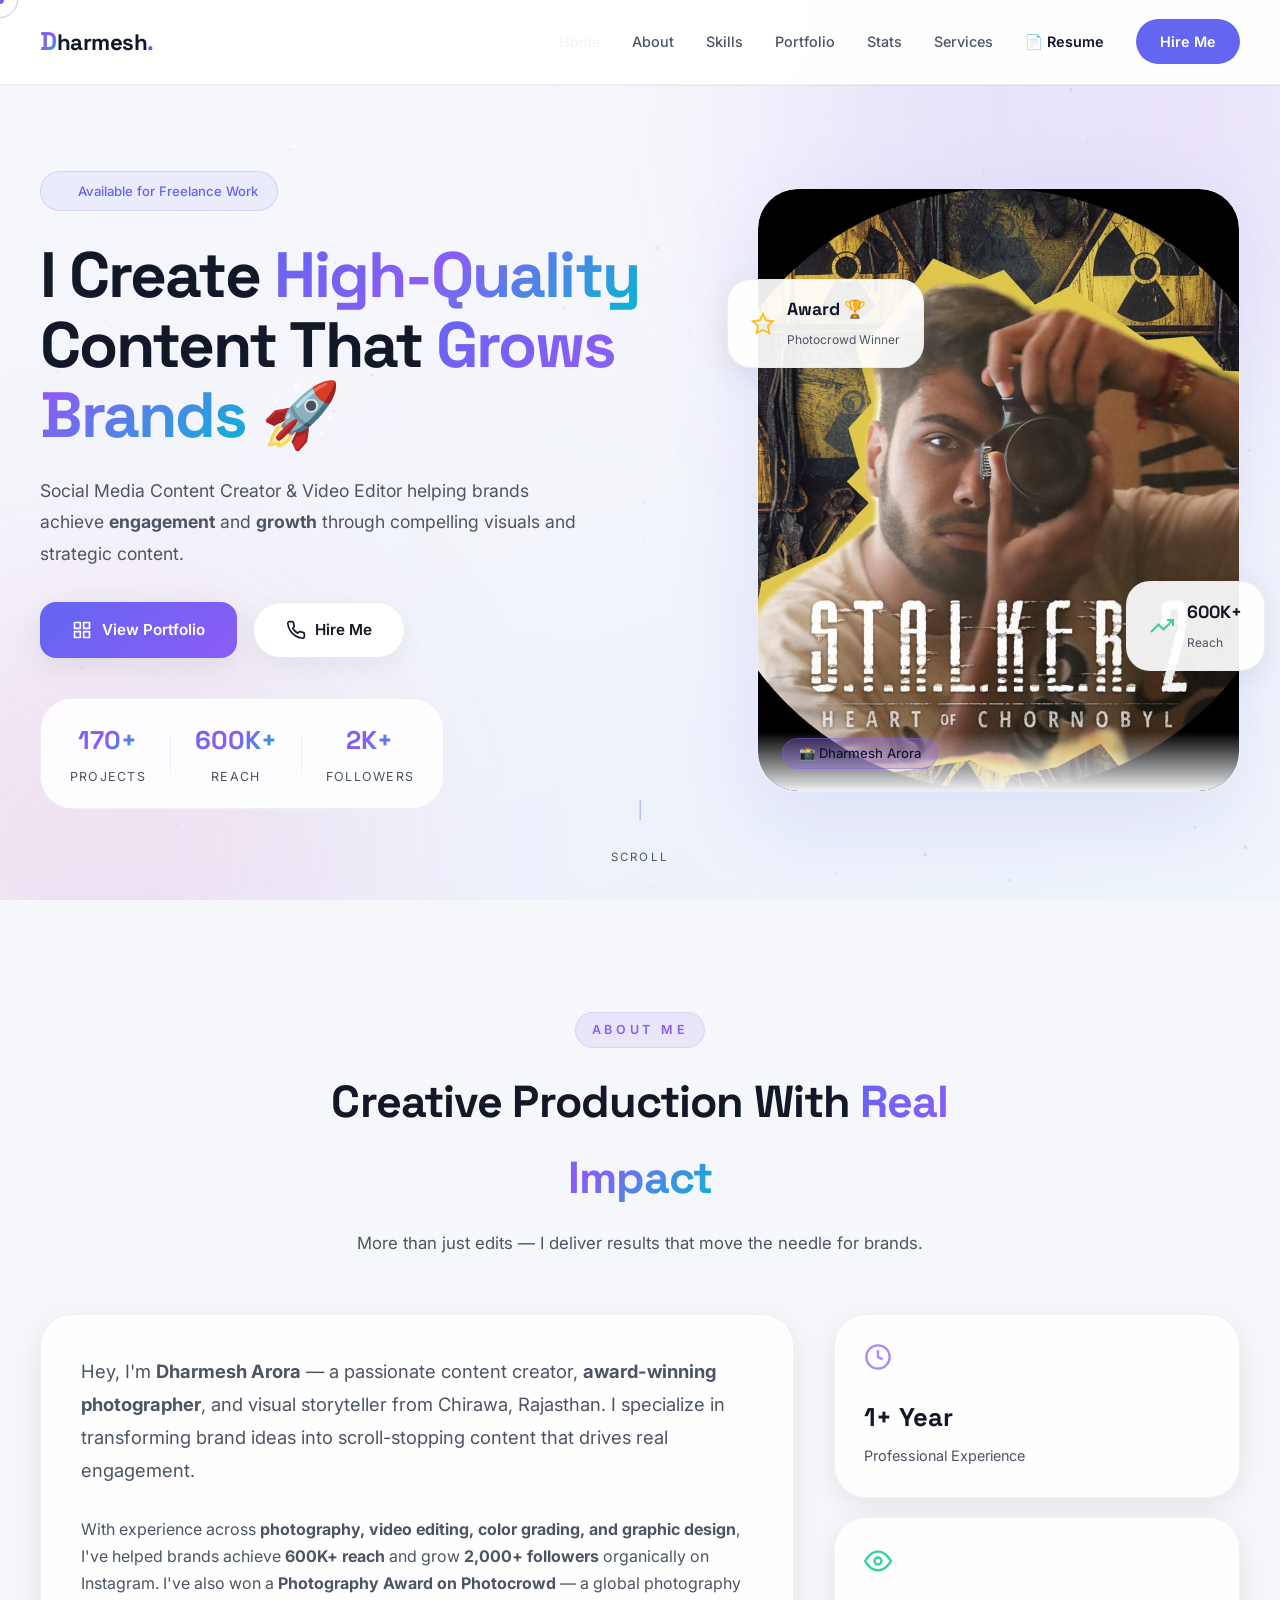
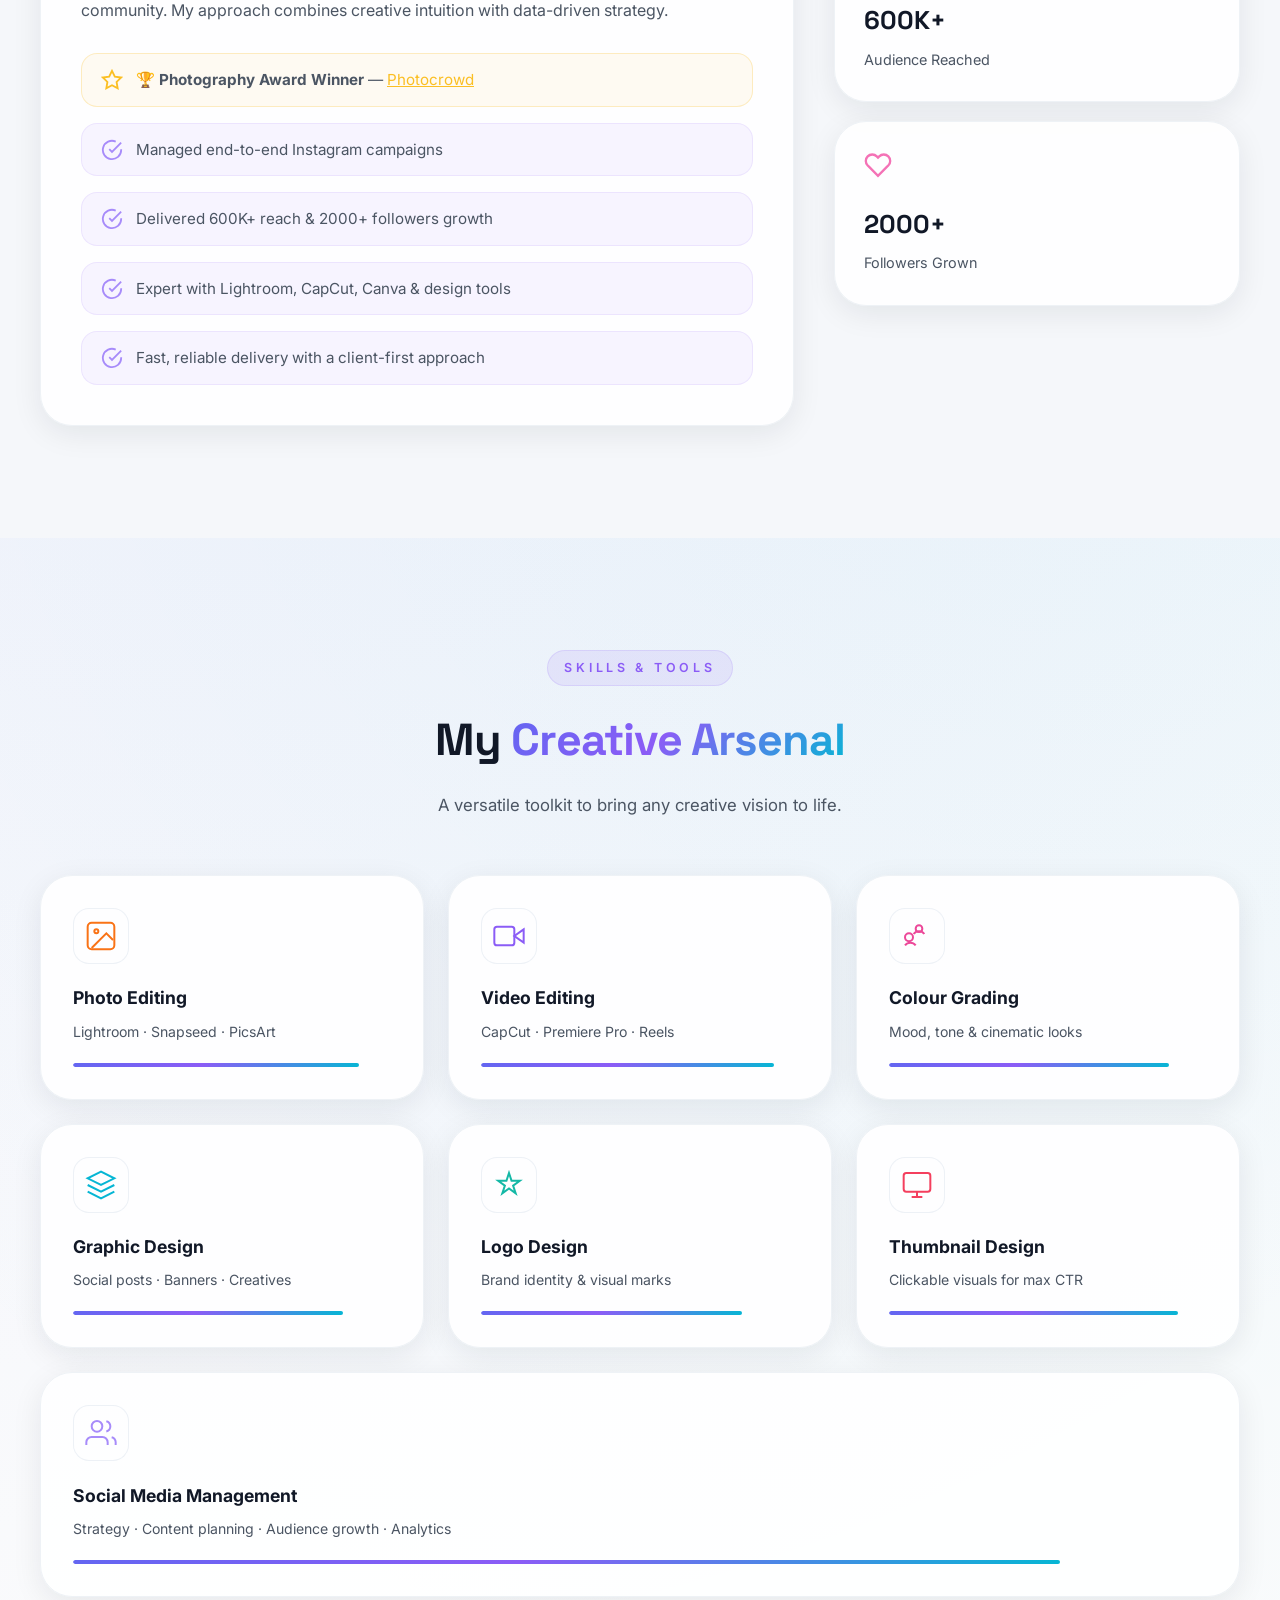
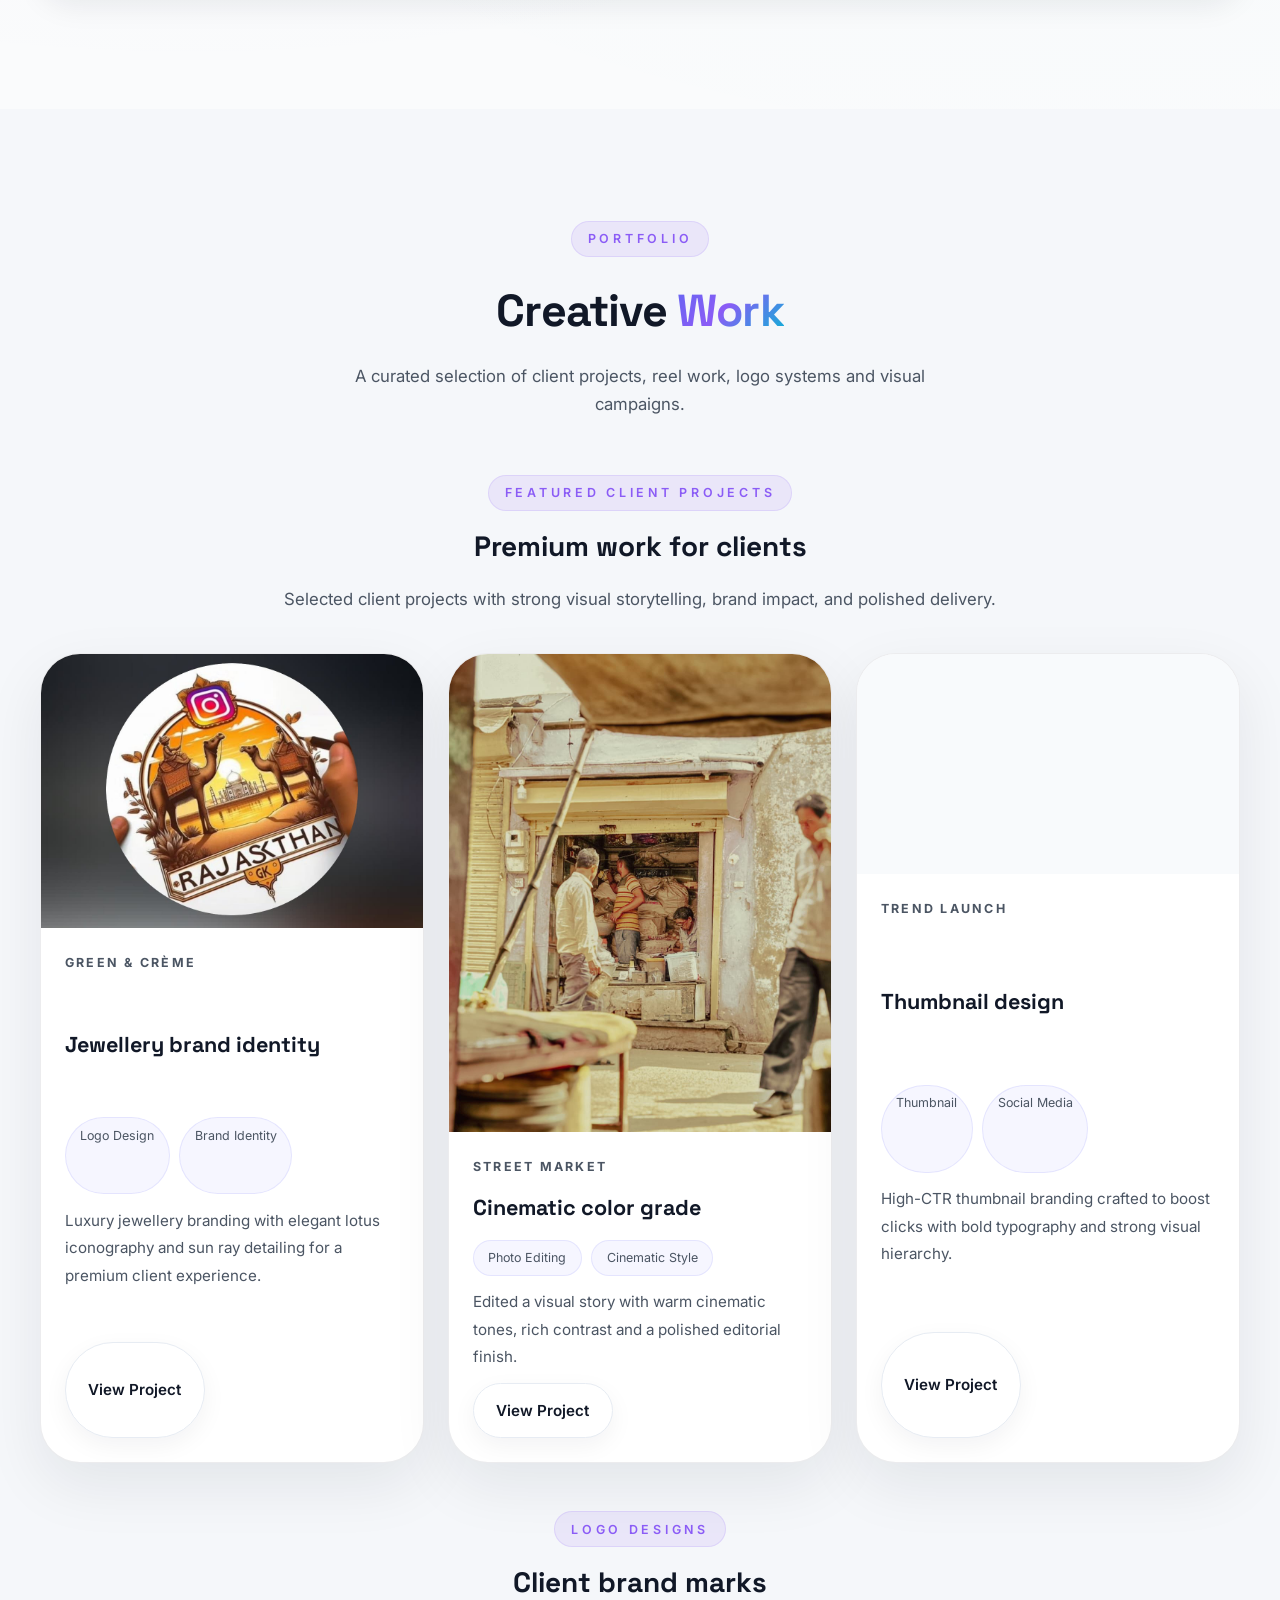
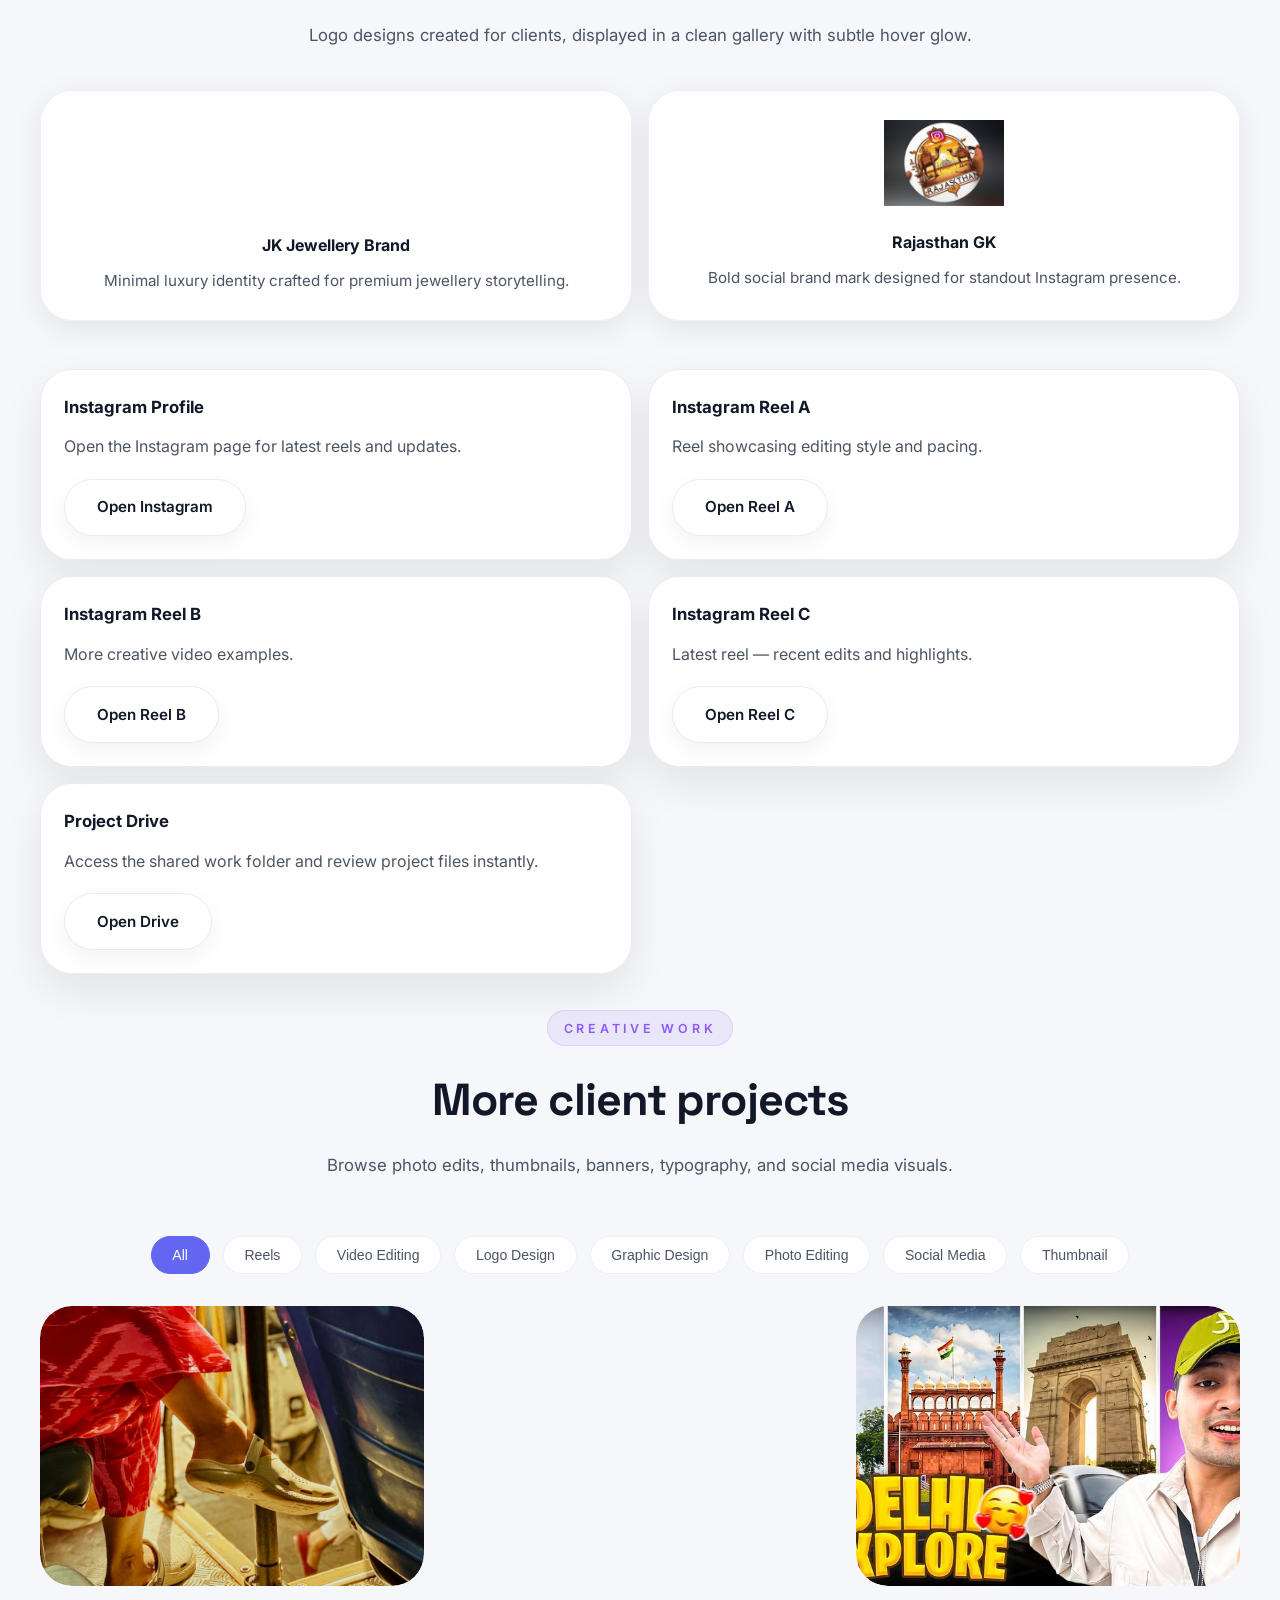
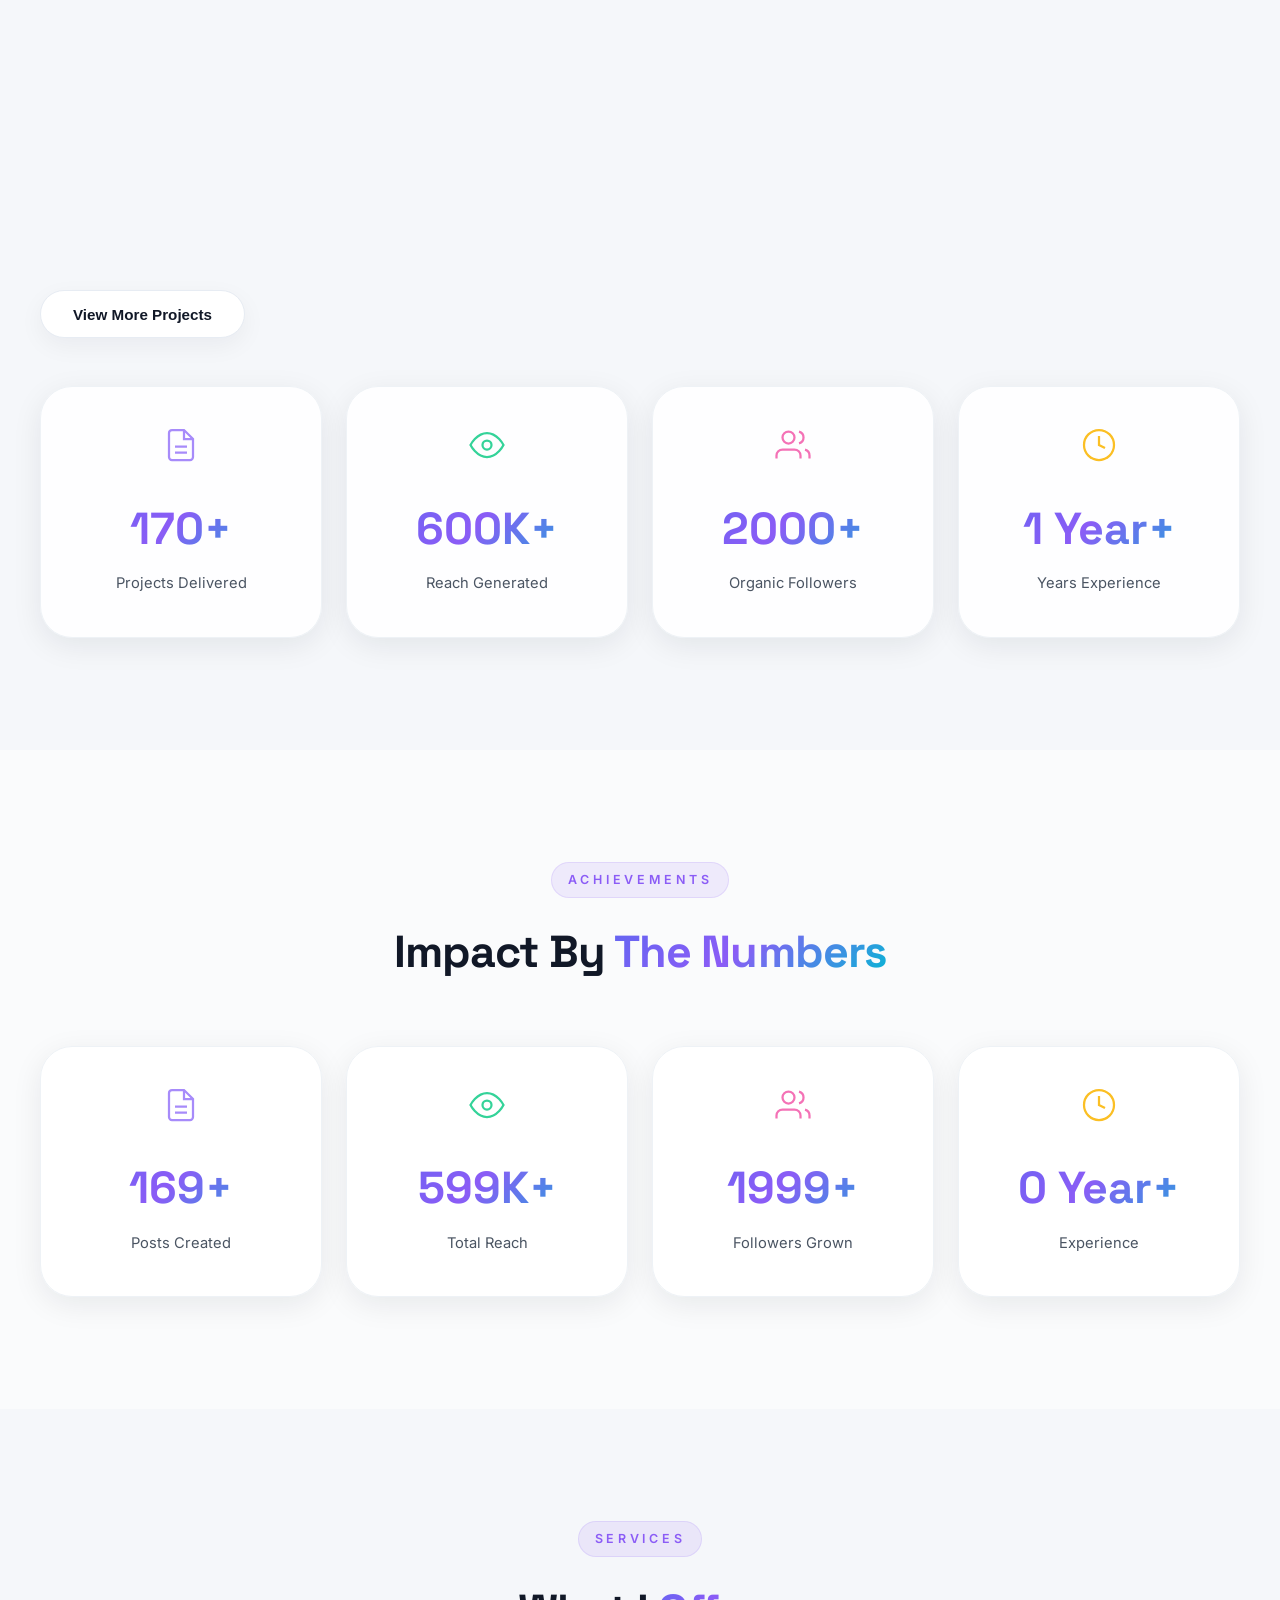
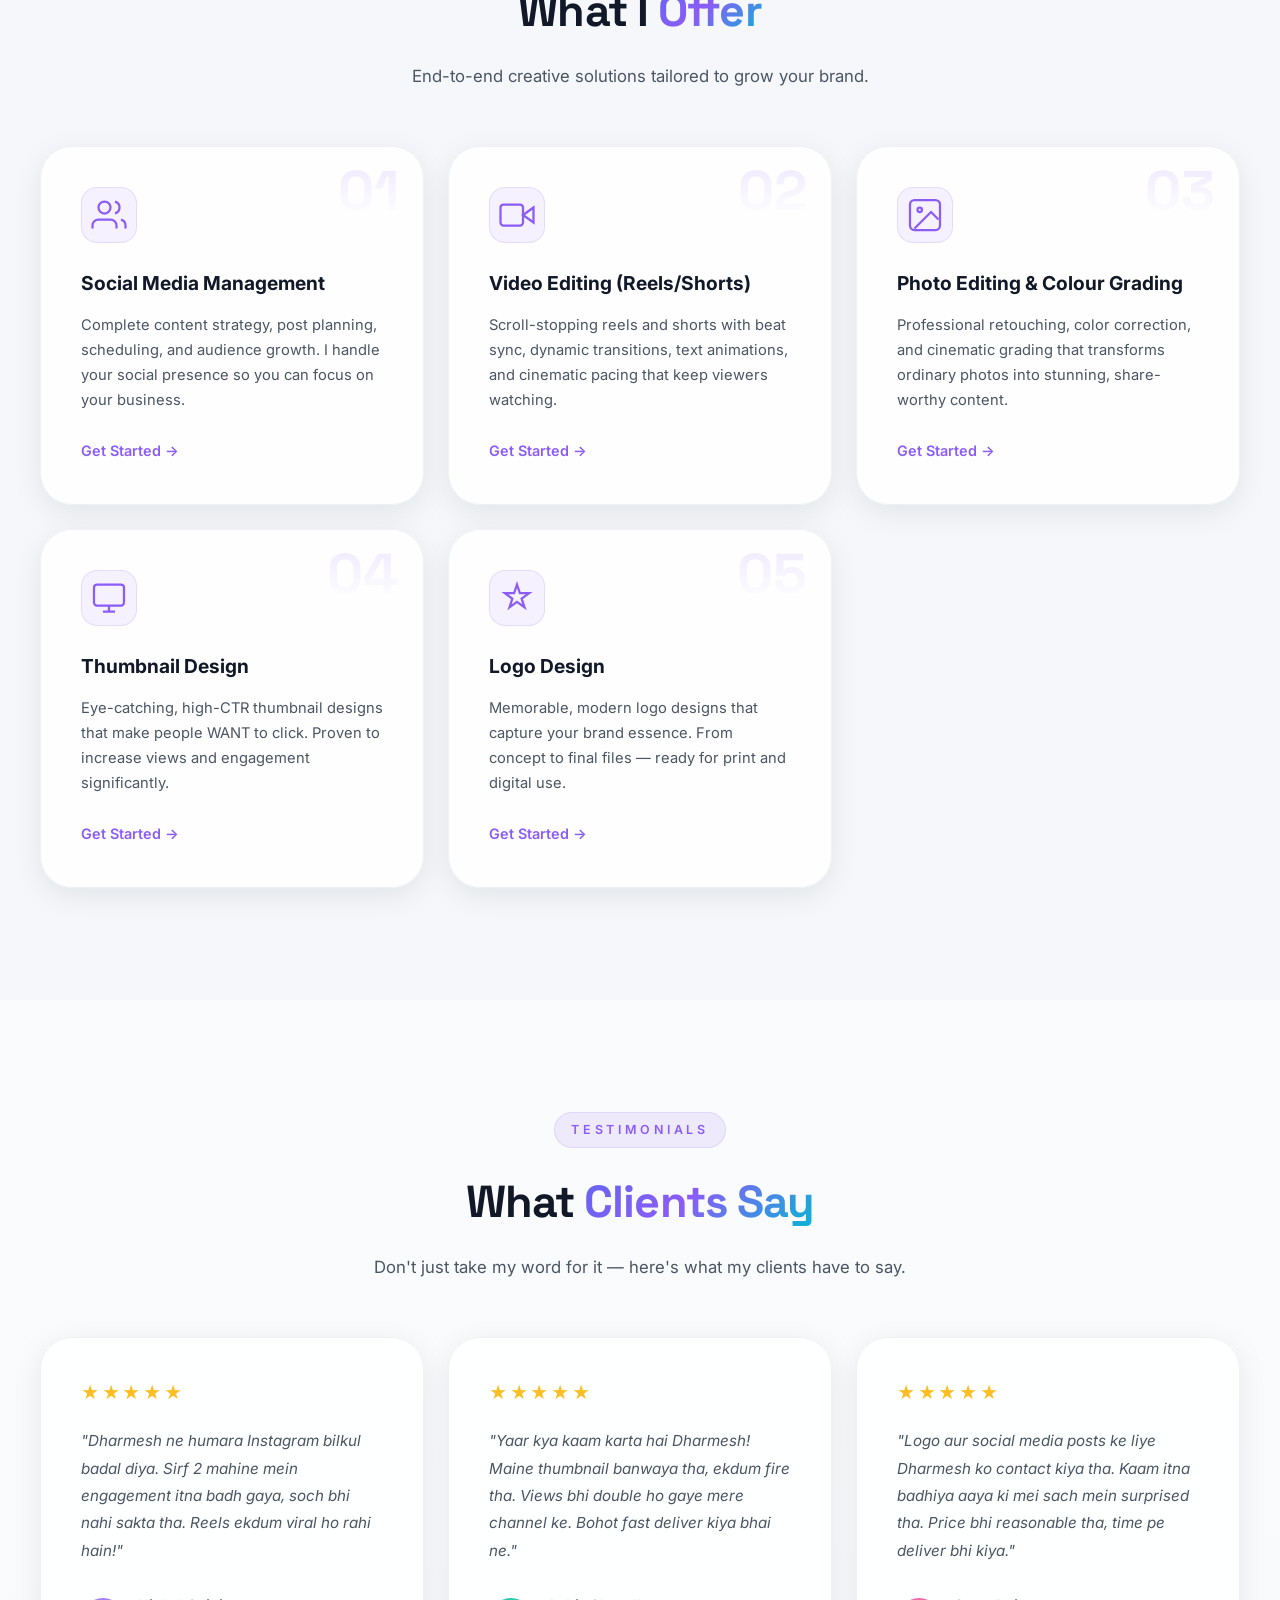
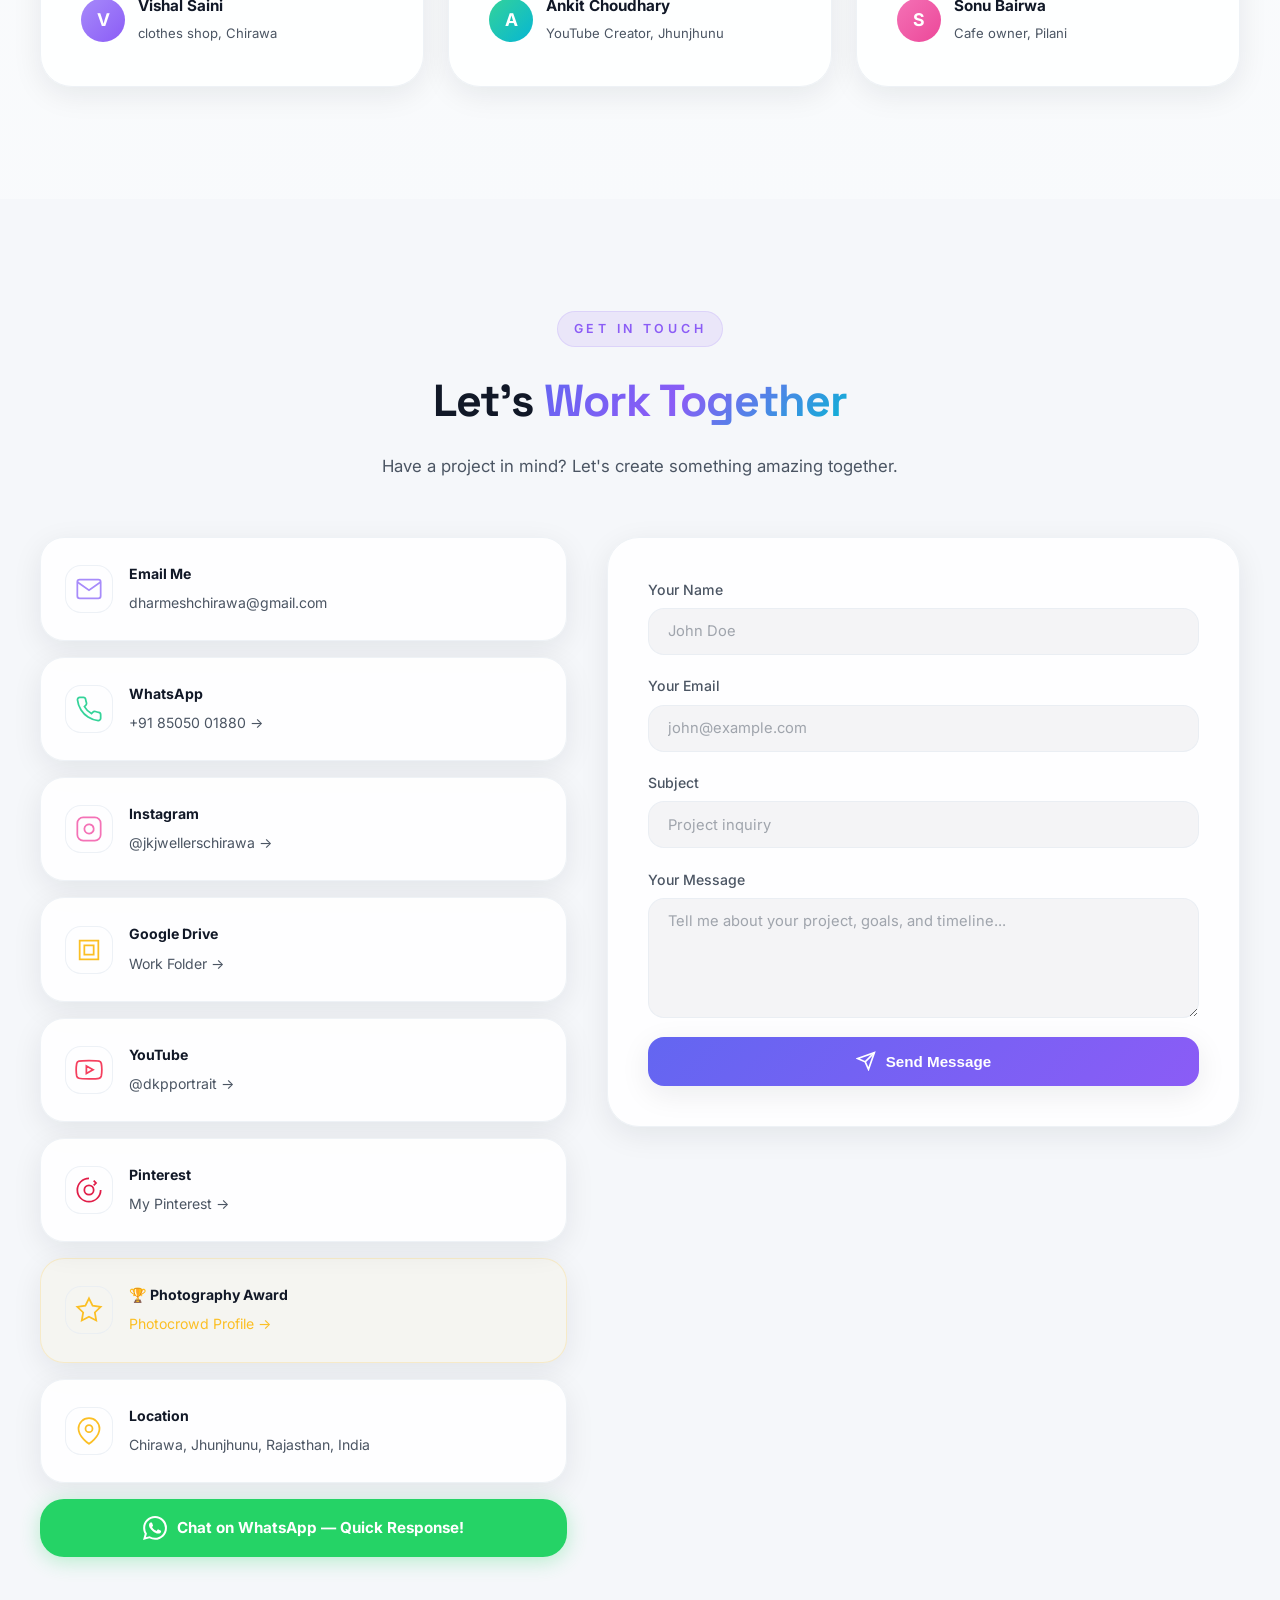
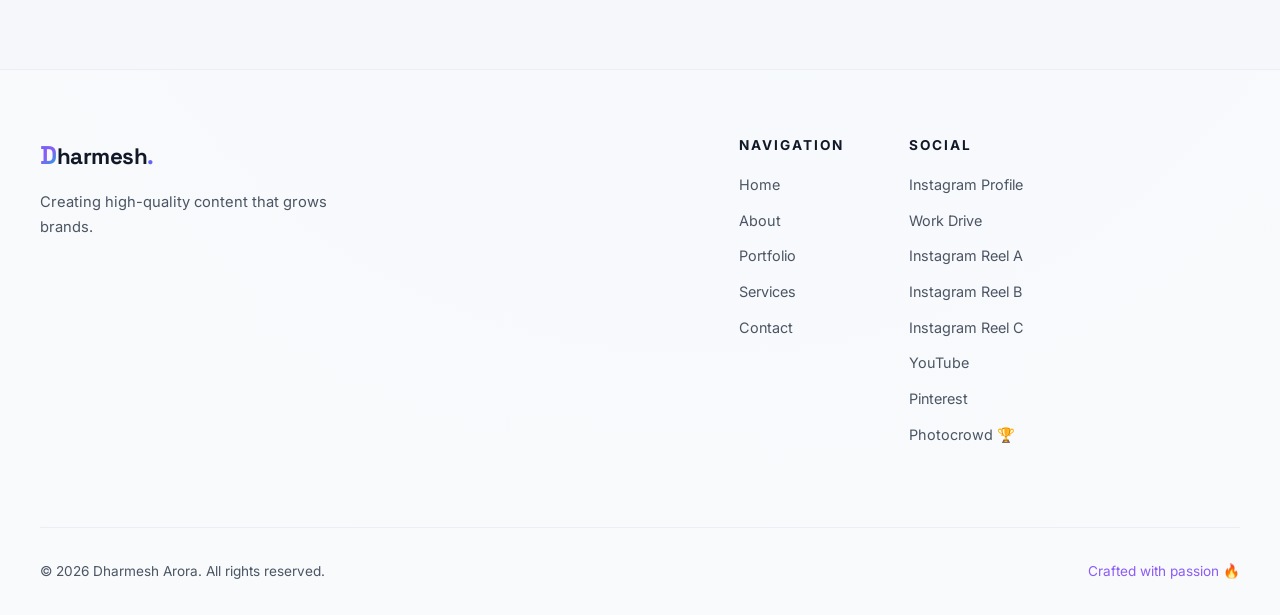
==== commit 7519580e: "Update portfolio" ====
--- a/index.html
+++ b/index.html
@@ -349,20 +349,24 @@
 
         <div class="work-links-grid" data-animate="fade-up" data-delay="470">
           <article class="work-link-card glass-card">
-            <h3>Instagram clients Profile</h3>
-            <p>Open the Instagram page directly for latest reels and updates.</p>
+            <h3>Instagram Profile</h3>
+            <p>Open the Instagram page for latest reels and updates.</p>
             <a href="https://www.instagram.com/jkjwellerschirawa?igsh=MWhncnlnZ3M2djJieg==" target="_blank" rel="noreferrer" class="btn btn-glass">Open Instagram</a>
-            <a href="https://www.instagram.com/reel/DakAavOT5qm/?igsh=MXYxZXV3ZXN3Ynkwbg==" target="_blank" rel="noreferrer" class="btn btn-glass" style="margin-left:8px;">Open Latest Reel</a>
           </article>
           <article class="work-link-card glass-card">
-            <h3>Instagram Reel 1</h3>
-            <p>View the first reel to explore editing style and pacing.</p>
-            <a href="https://www.instagram.com/reel/DakAavOT5qm/?igsh=MXYxZXV3ZXN3Ynkwbg==" target="_blank" rel="noreferrer" class="btn btn-glass">Open Reel 1</a>
+            <h3>Instagram Reel A</h3>
+            <p>Reel showcasing editing style and pacing.</p>
+            <a href="https://www.instagram.com/reel/DaIn1eET2zR/?igsh=amlmcG4wMjEwaWI3" target="_blank" rel="noreferrer" class="btn btn-glass">Open Reel A</a>
           </article>
           <article class="work-link-card glass-card">
-            <h3>Instagram Reel 2</h3>
-            <p>Watch the second reel for more creative video examples.</p>
-            <a href="https://www.instagram.com/reel/DaeyA2MjnSg/?igsh=cmkxcjlubnprdjNs" target="_blank" rel="noreferrer" class="btn btn-glass">Open Reel 2</a>
+            <h3>Instagram Reel B</h3>
+            <p>More creative video examples.</p>
+            <a href="https://www.instagram.com/reel/DaeyA2MjnSg/?igsh=cmkxcjlubnprdjNs" target="_blank" rel="noreferrer" class="btn btn-glass">Open Reel B</a>
+          </article>
+          <article class="work-link-card glass-card">
+            <h3>Instagram Reel C</h3>
+            <p>Latest reel — recent edits and highlights.</p>
+            <a href="https://www.instagram.com/reel/DakAavOT5qm/?igsh=MXYxZXV3ZXN3Ynkwbg==" target="_blank" rel="noreferrer" class="btn btn-glass">Open Reel C</a>
           </article>
           <article class="work-link-card glass-card">
             <h3>Project Drive</h3>
@@ -792,8 +796,9 @@
           <strong>Social</strong>
           <a href="https://www.instagram.com/jkjwellerschirawa?igsh=MWhncnlnZ3M2djJieg==" target="_blank" rel="noreferrer">Instagram Profile</a>
           <a href="https://drive.google.com/drive/folders/1eMl_RSZQgKsTj8Z3BuhfDxp9LsQnAzhD" target="_blank" rel="noreferrer">Work Drive</a>
-          <a href="https://www.instagram.com/reel/DakAavOT5qm/?igsh=MXYxZXV3ZXN3Ynkwbg==" target="_blank" rel="noreferrer">Instagram Reel 1</a>
-          <a href="https://www.instagram.com/reel/DaeyA2MjnSg/?igsh=cmkxcjlubnprdjNs" target="_blank" rel="noreferrer">Instagram Reel 2</a>
+          <a href="https://www.instagram.com/reel/DaIn1eET2zR/?igsh=amlmcG4wMjEwaWI3" target="_blank" rel="noreferrer">Instagram Reel A</a>
+          <a href="https://www.instagram.com/reel/DaeyA2MjnSg/?igsh=cmkxcjlubnprdjNs" target="_blank" rel="noreferrer">Instagram Reel B</a>
+          <a href="https://www.instagram.com/reel/DakAavOT5qm/?igsh=MXYxZXV3ZXN3Ynkwbg==" target="_blank" rel="noreferrer">Instagram Reel C</a>
           <a href="https://youtube.com/@dkpportrait?si=TMKTcOCWJ3Qd-buy" target="_blank" rel="noreferrer">YouTube</a>
           <a href="https://pin.it/6qak8pukp" target="_blank" rel="noreferrer">Pinterest</a>
           <a href="https://www.photocrowd.com/photographer-community/572406/" target="_blank" rel="noreferrer">Photocrowd 🏆</a>
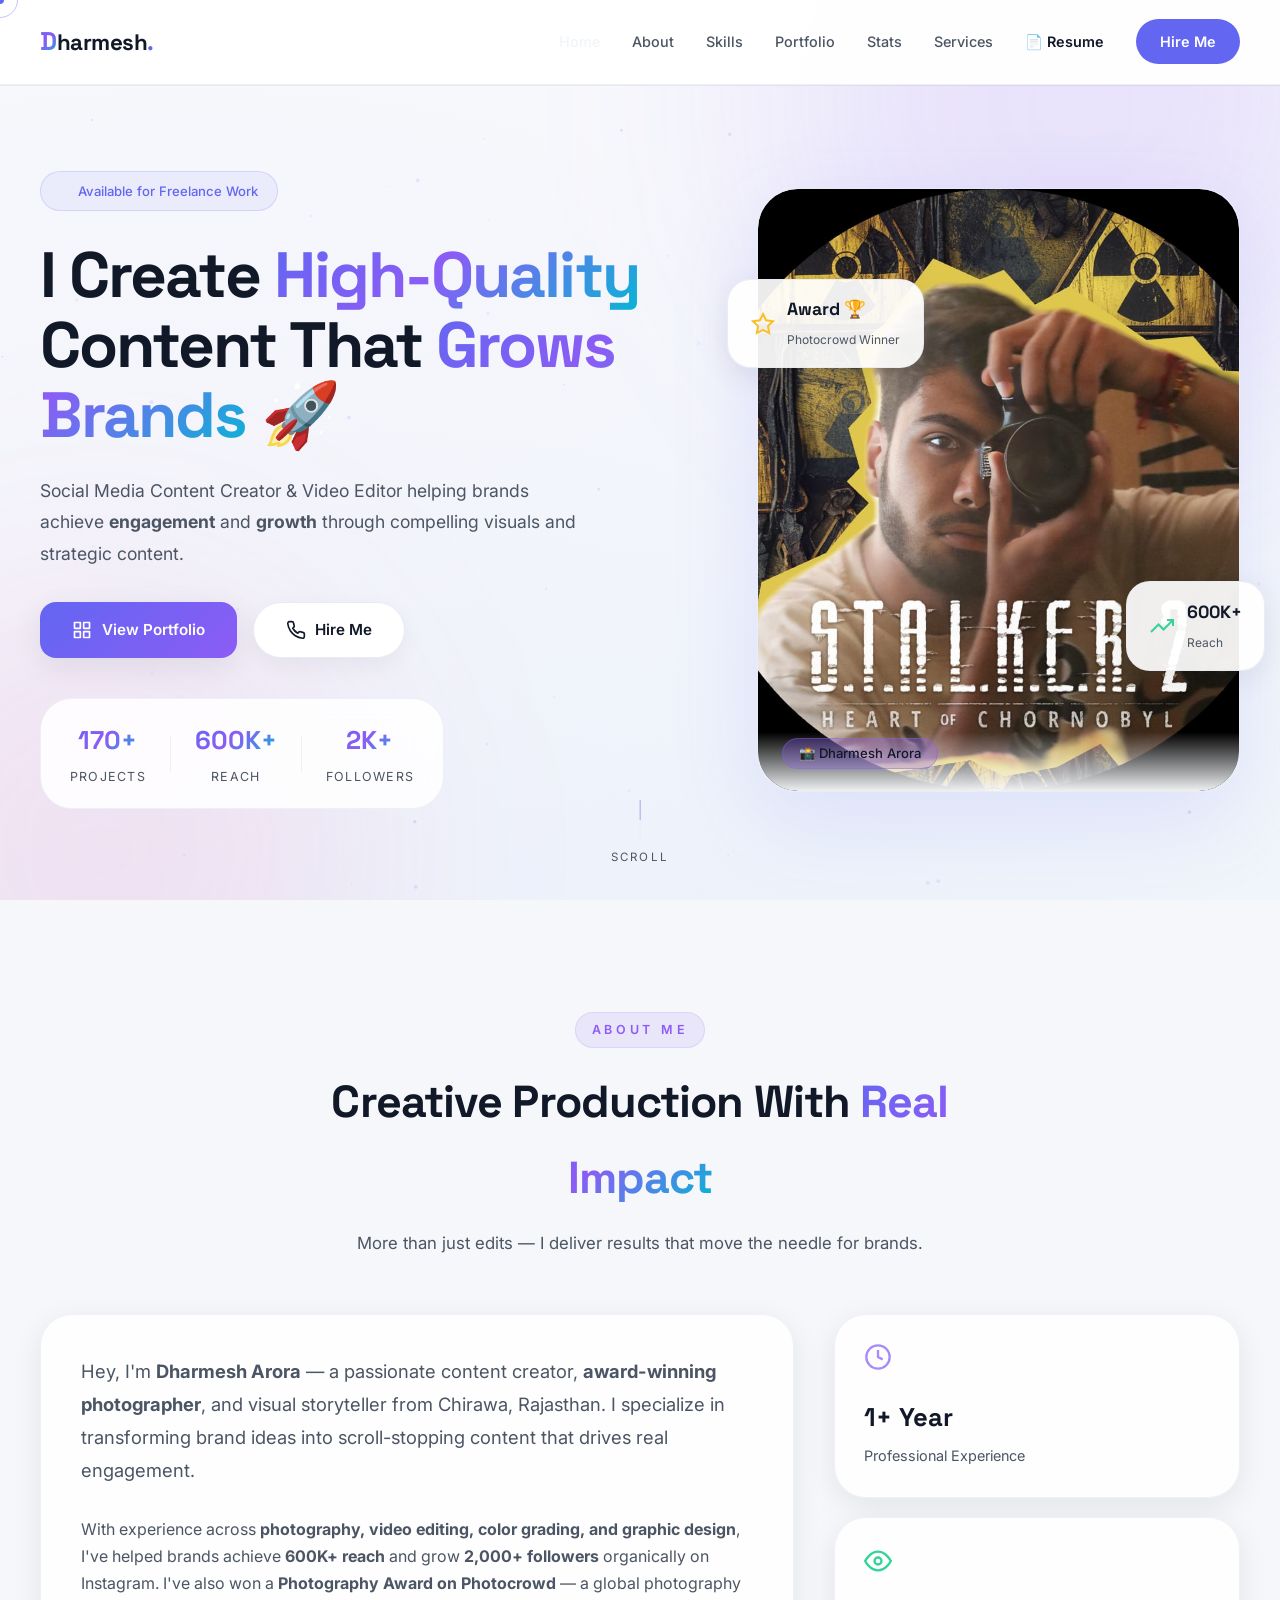
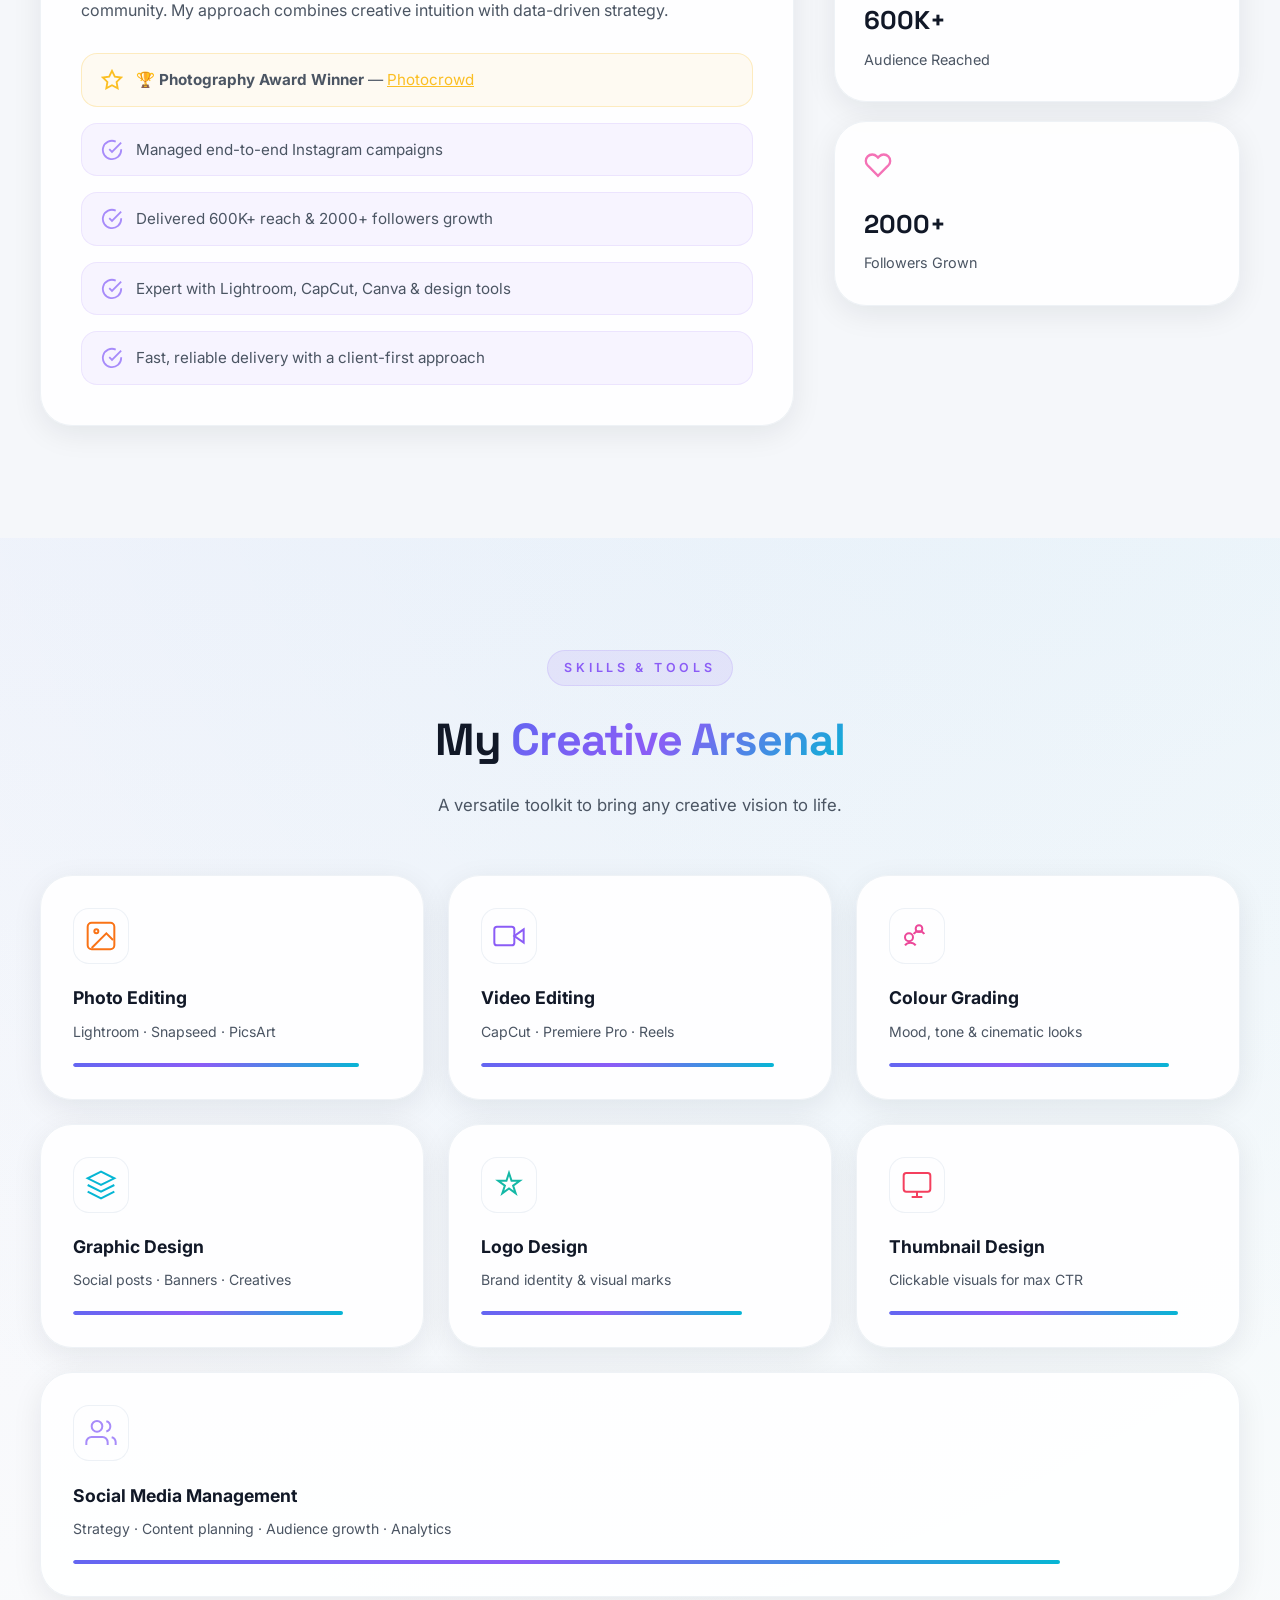
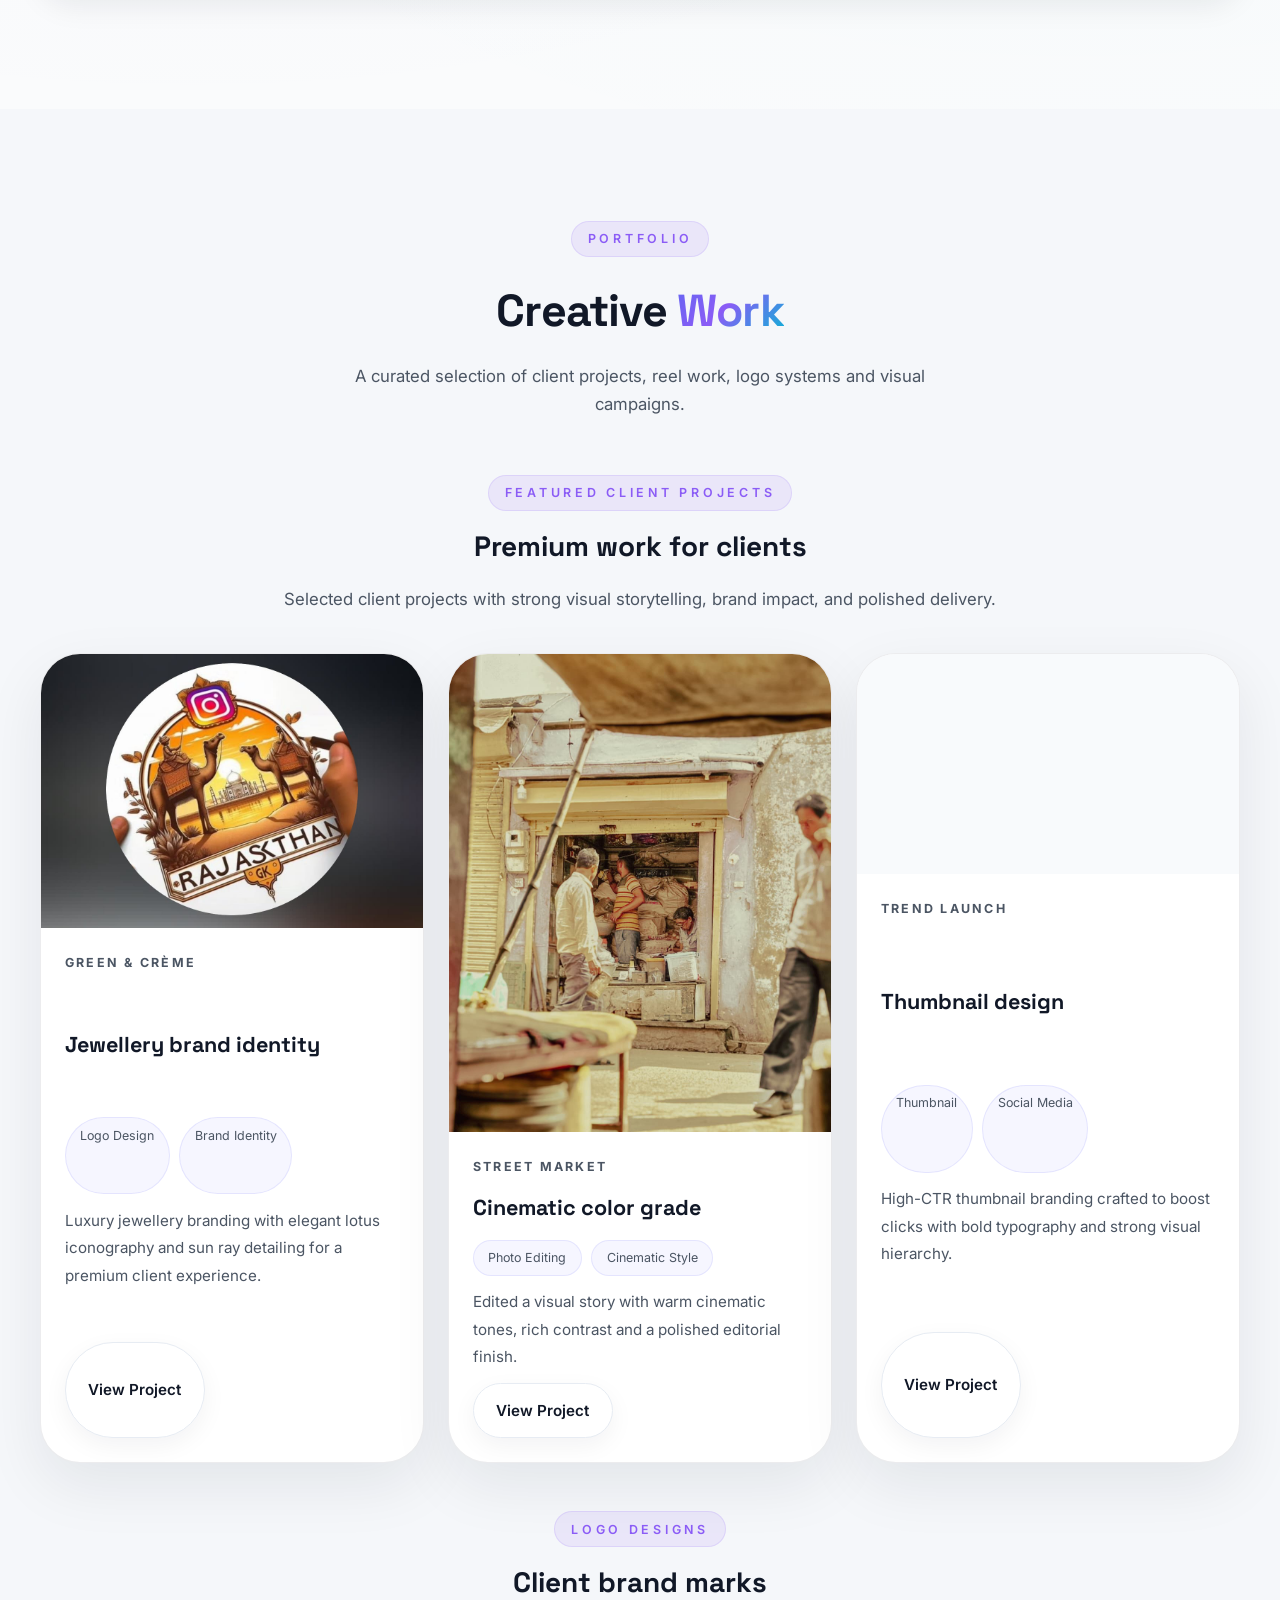
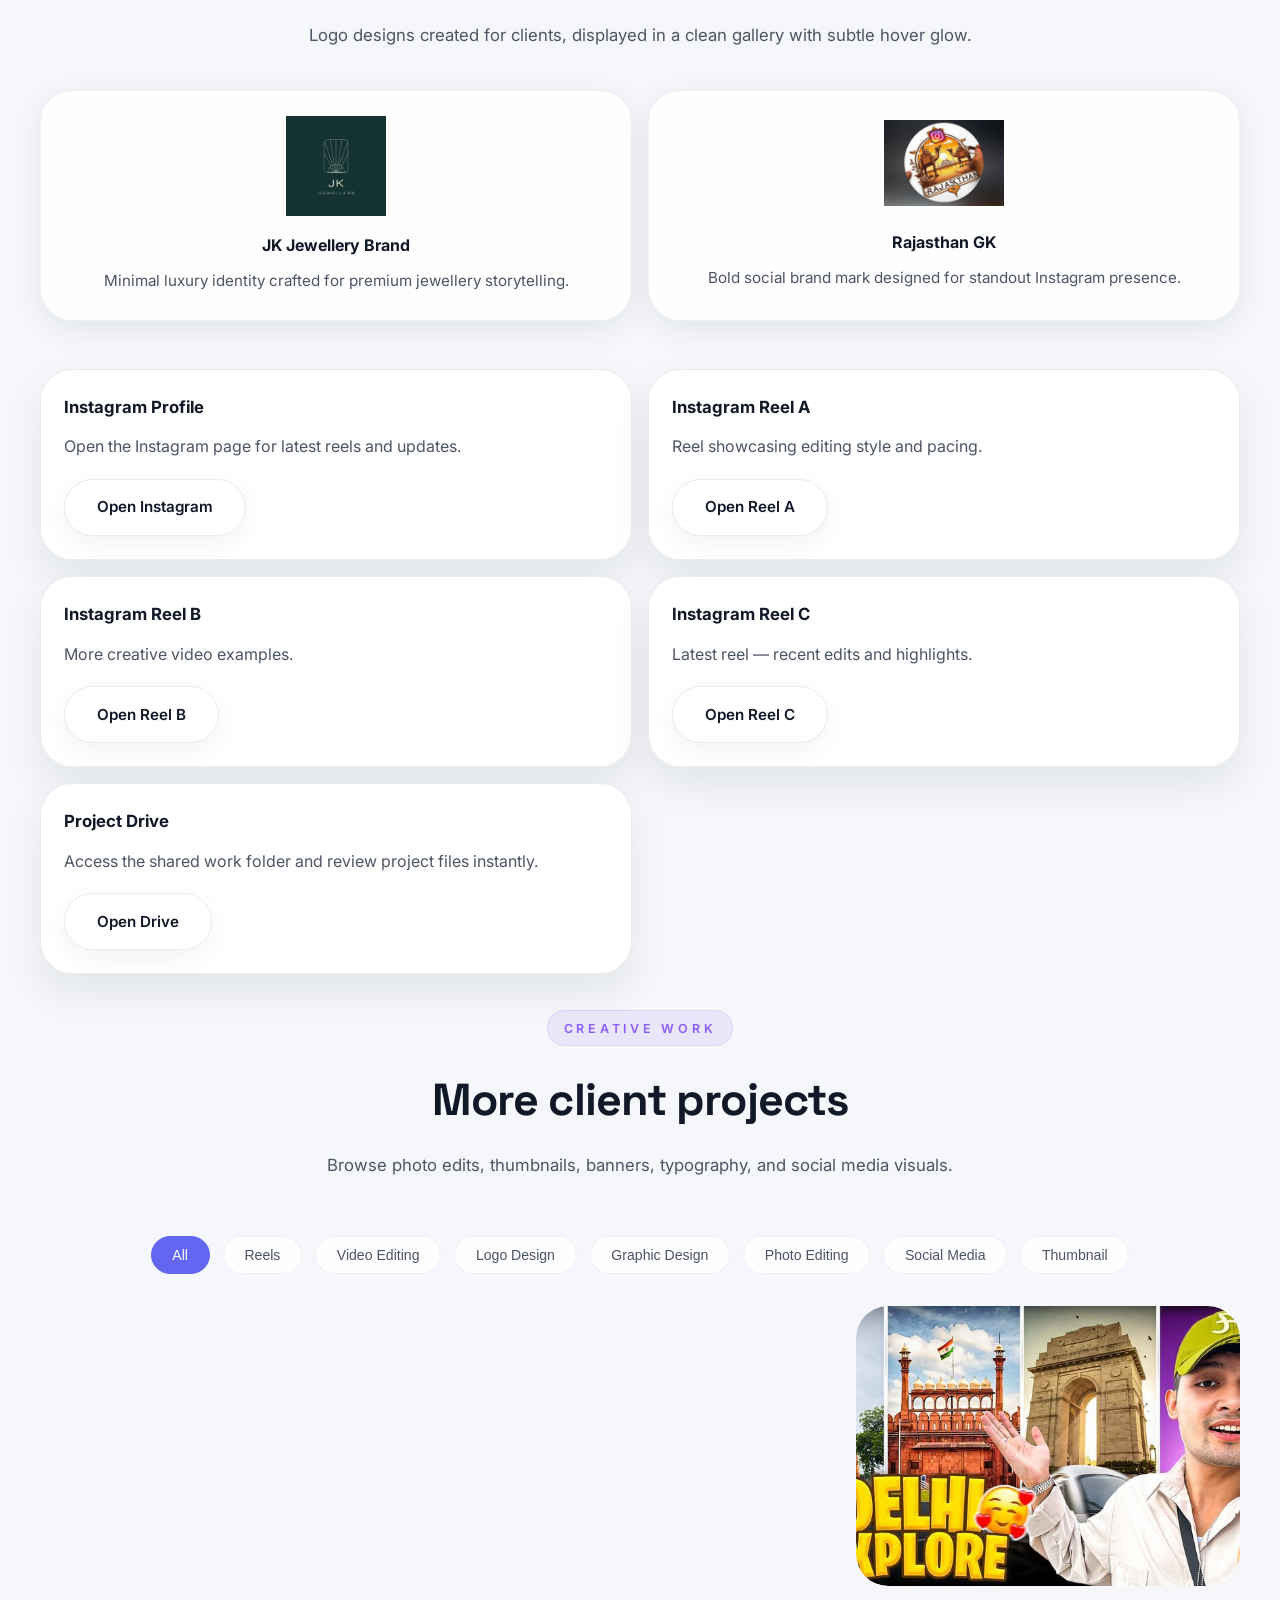
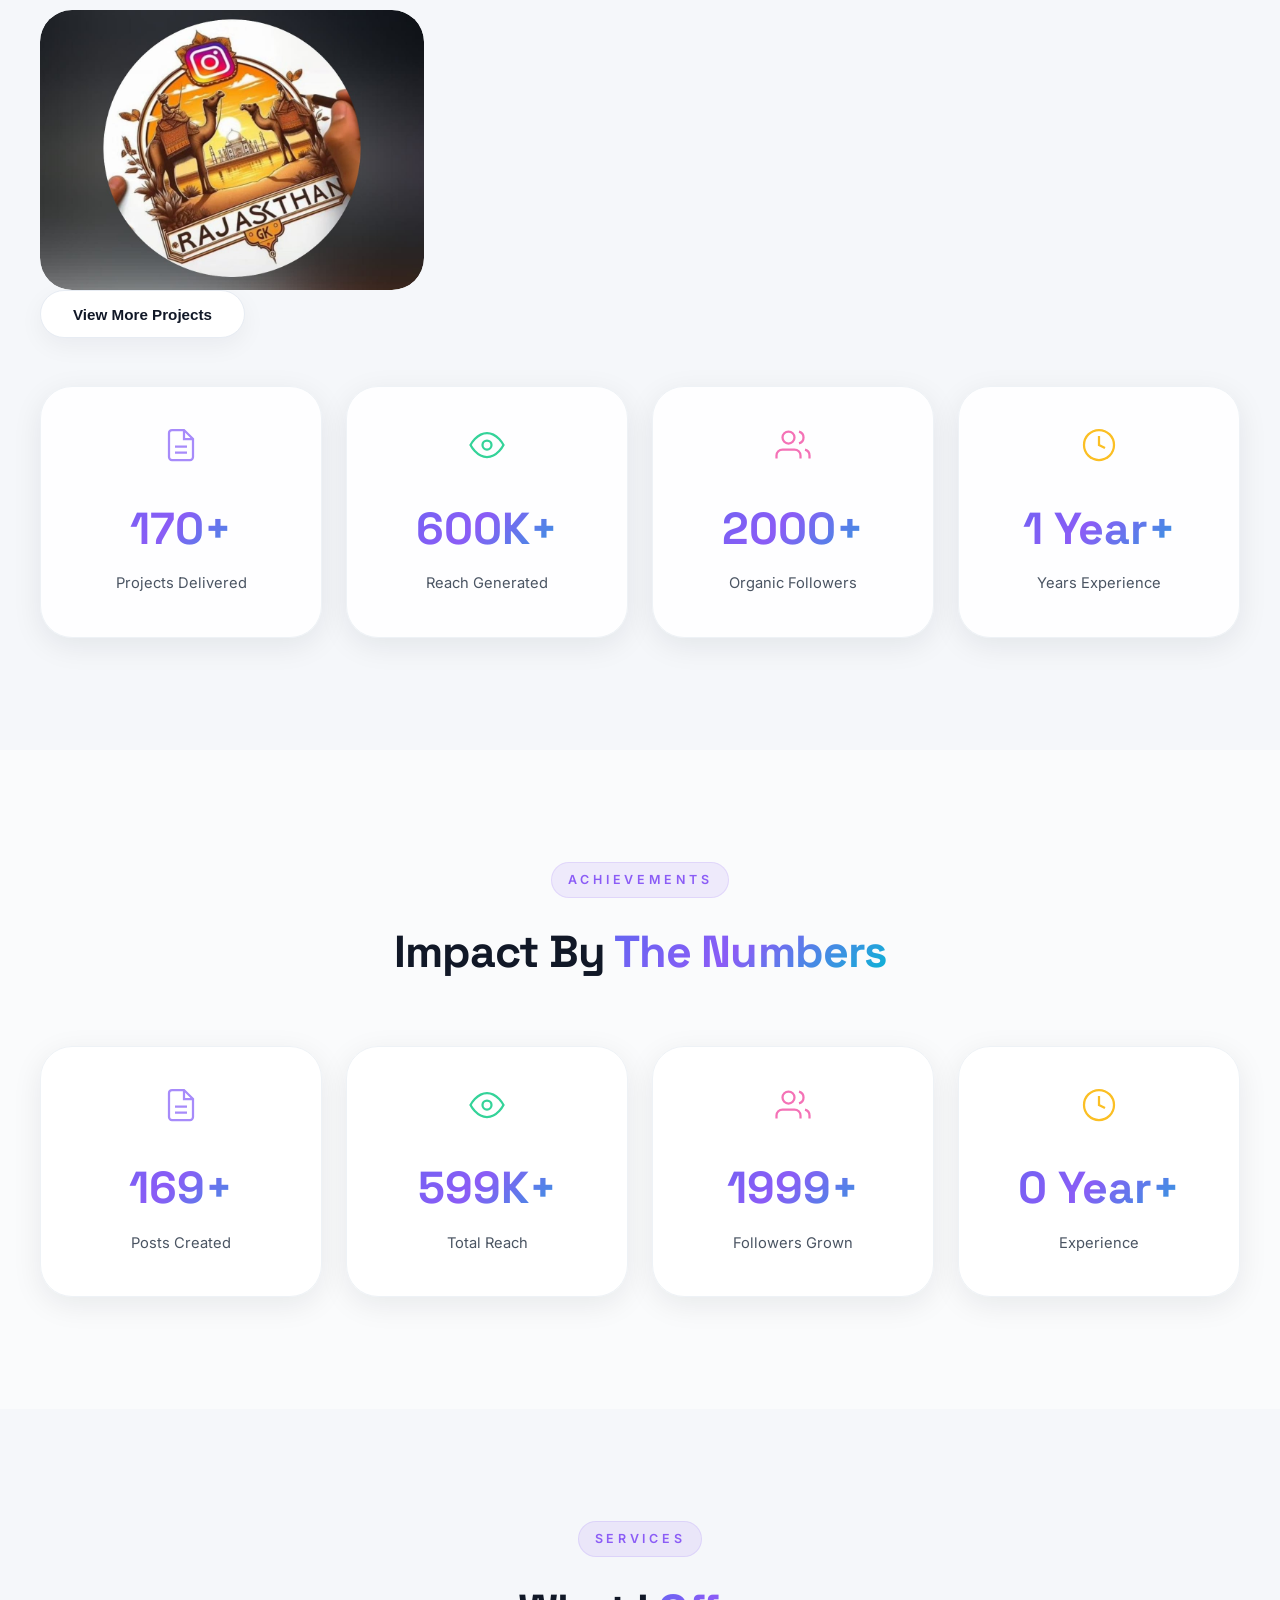
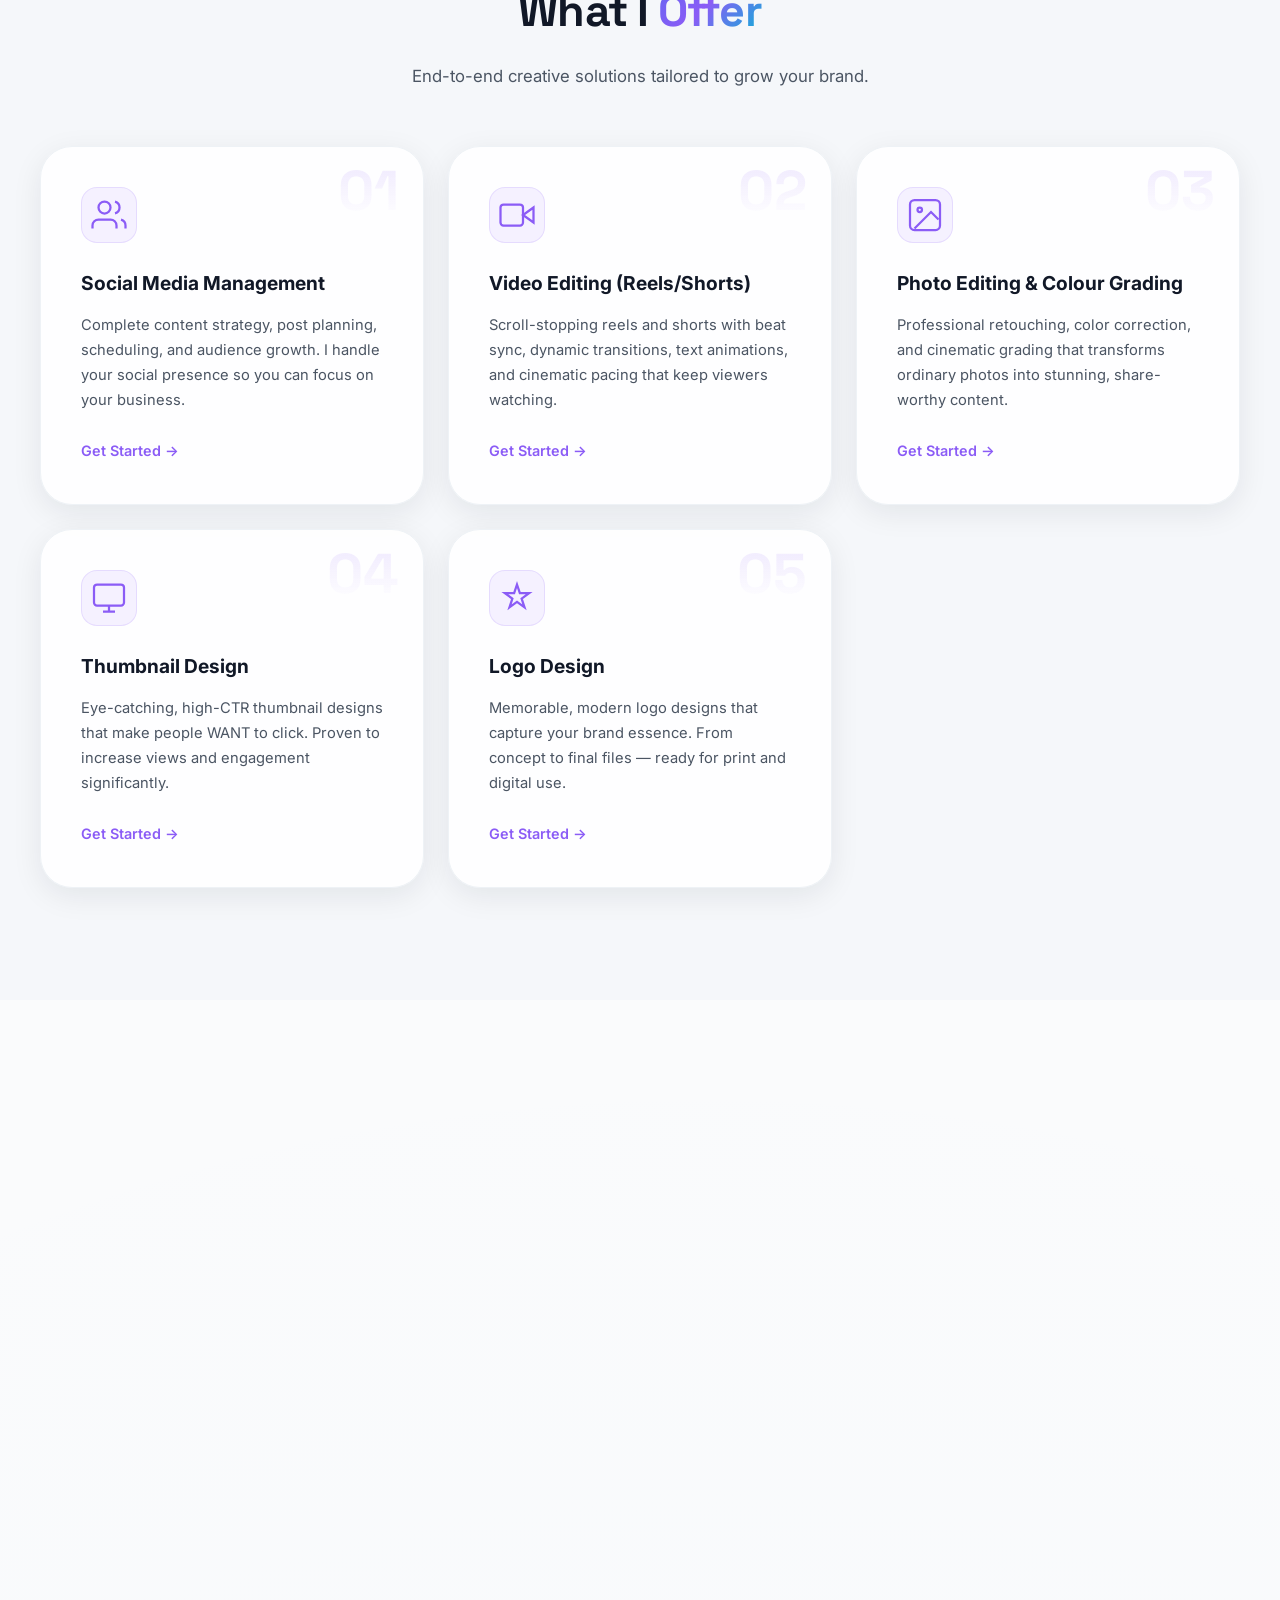
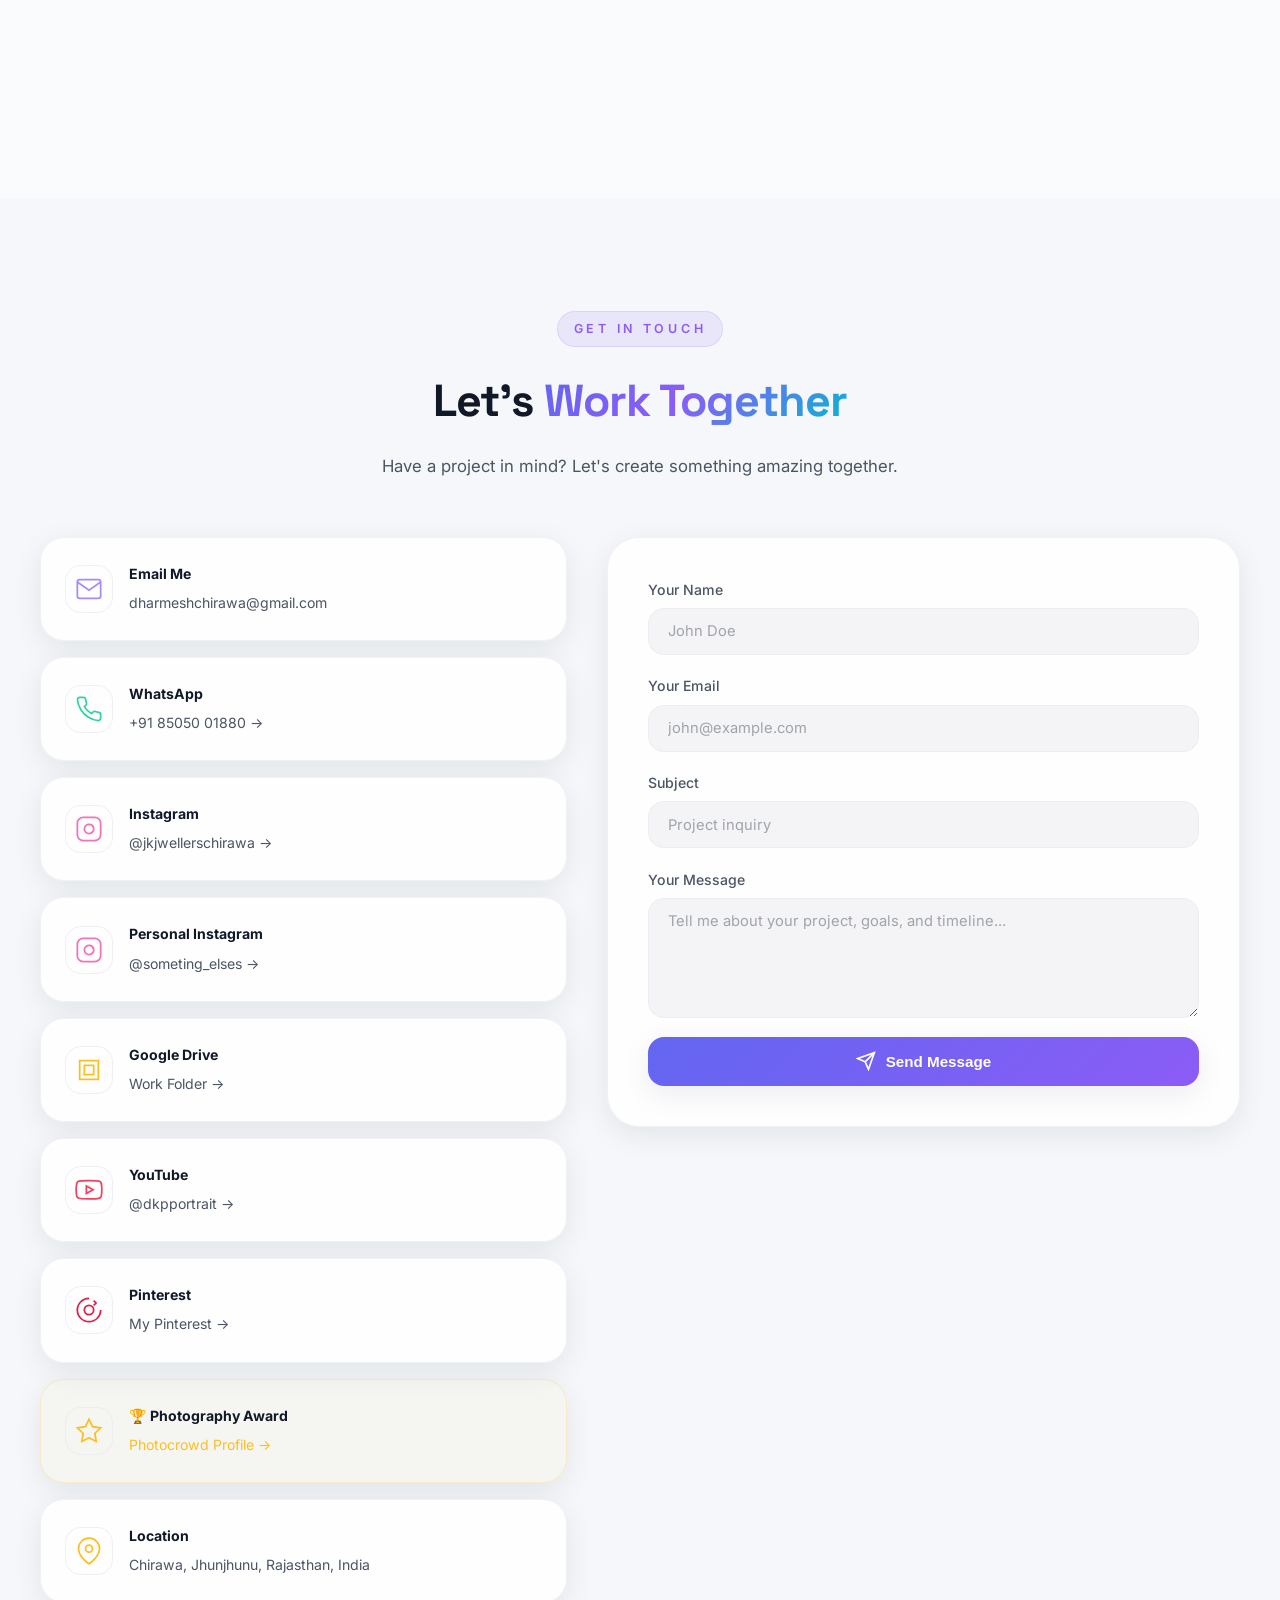
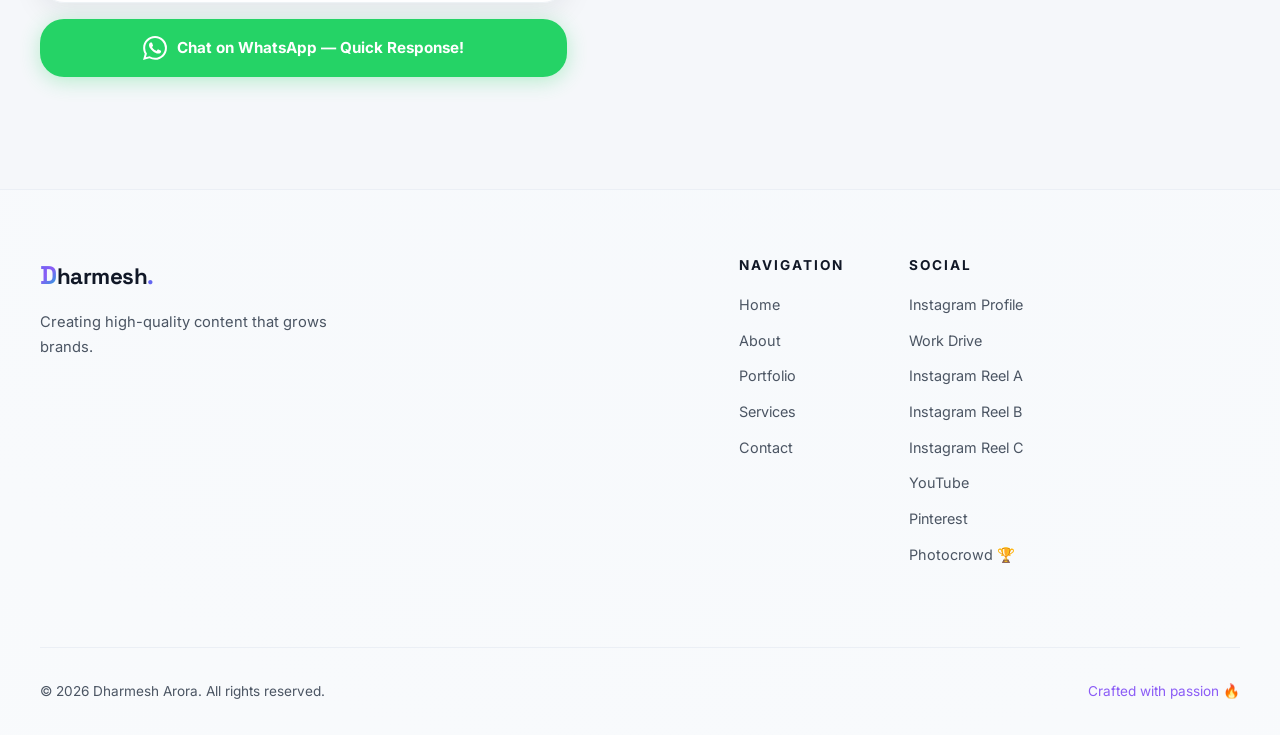
==== commit 55b5174e: "Update portfolio" ====
--- a/index.html
+++ b/index.html
@@ -700,6 +700,15 @@
             </div>
             <div class="contact-method glass-card">
               <div class="contact-icon">
+                <svg width="28" height="28" viewBox="0 0 24 24" fill="none" stroke="#f472b6" stroke-width="1.5"><rect x="2" y="2" width="20" height="20" rx="5"/><path d="M16 11.37A4 4 0 1112.63 8 4 4 0 0116 11.37z"/><line x1="17.5" y1="6.5" x2="17.51" y2="6.5"/></svg>
+              </div>
+              <div>
+                <strong>Personal Instagram</strong>
+                <a href="https://www.instagram.com/someting_elses?igsh=M2hrcTBsMzYzZzV1" target="_blank" rel="noreferrer">@someting_elses →</a>
+              </div>
+            </div>
+            <div class="contact-method glass-card">
+              <div class="contact-icon">
                 <svg width="28" height="28" viewBox="0 0 24 24" fill="none" stroke="#fbbf24" stroke-width="1.5"><path d="M4 4h16v16H4z"/><path d="M8 8h8v8H8z"/></svg>
               </div>
               <div>
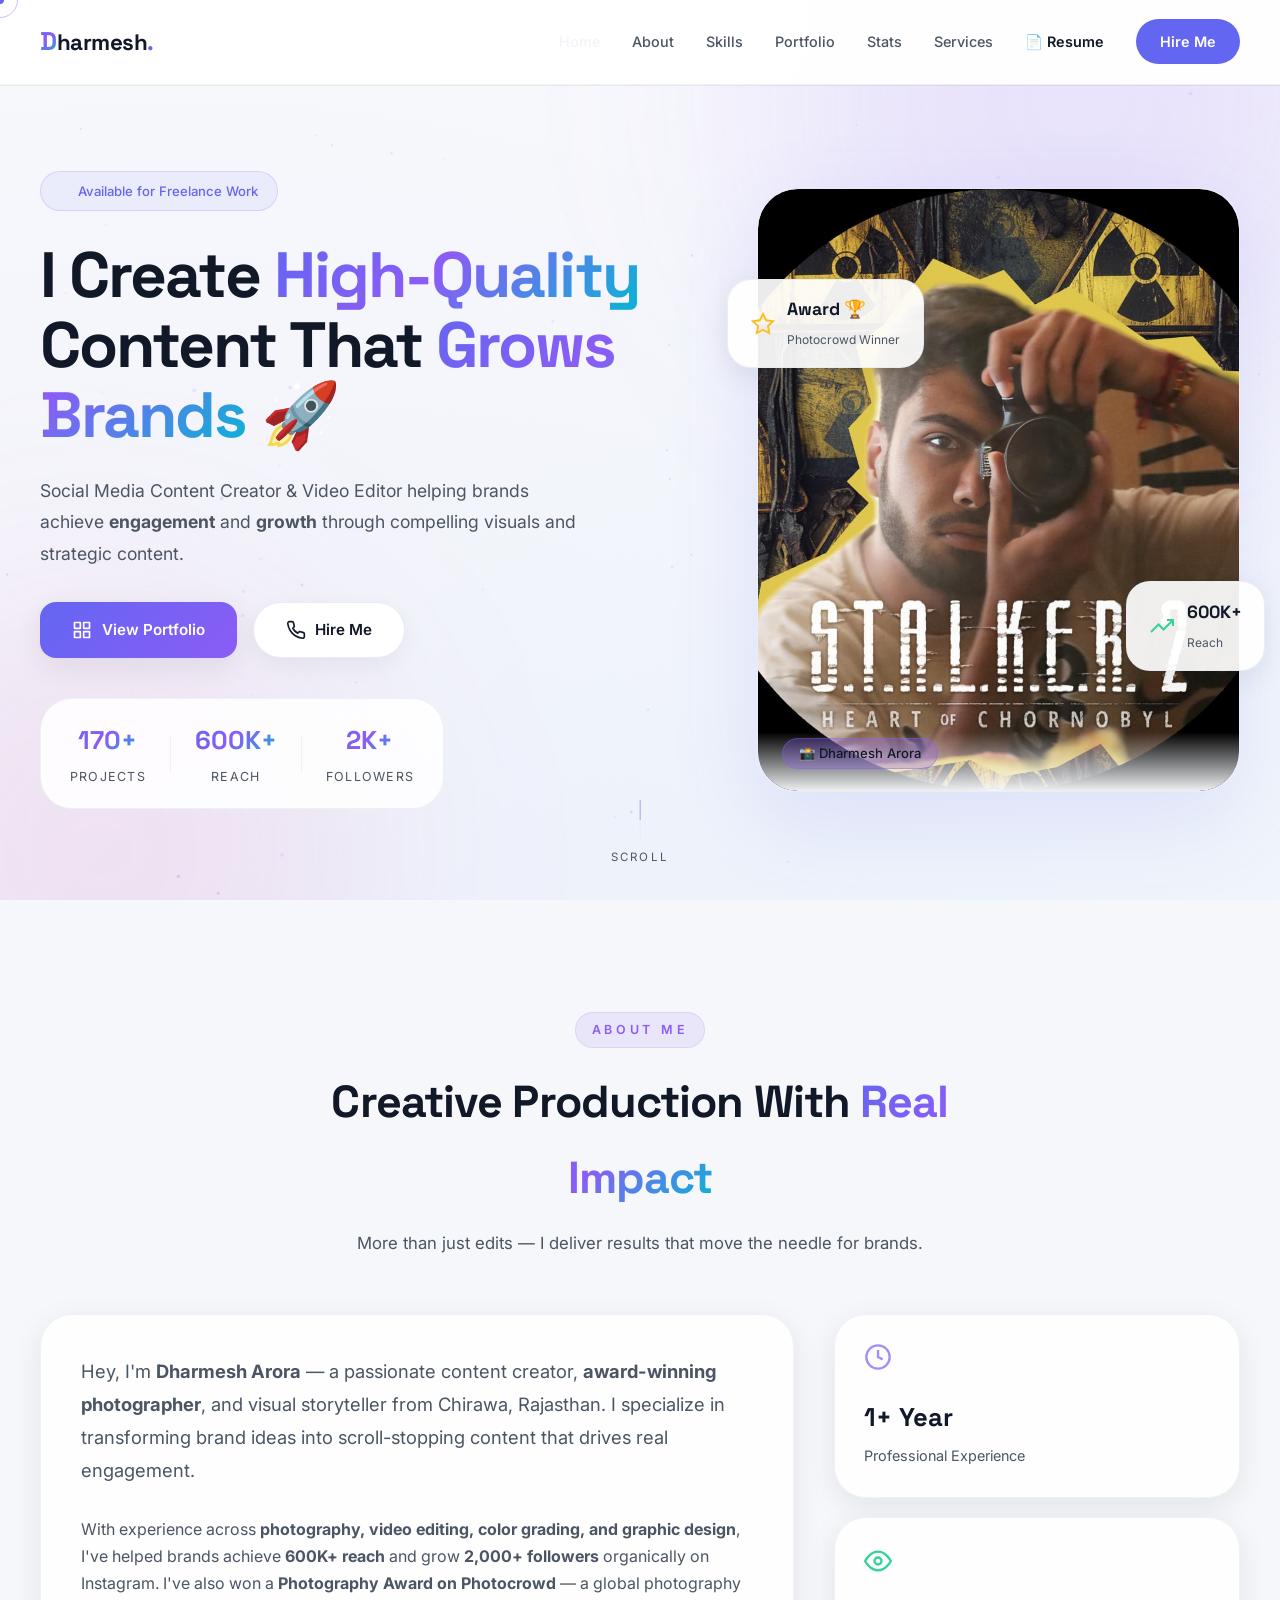
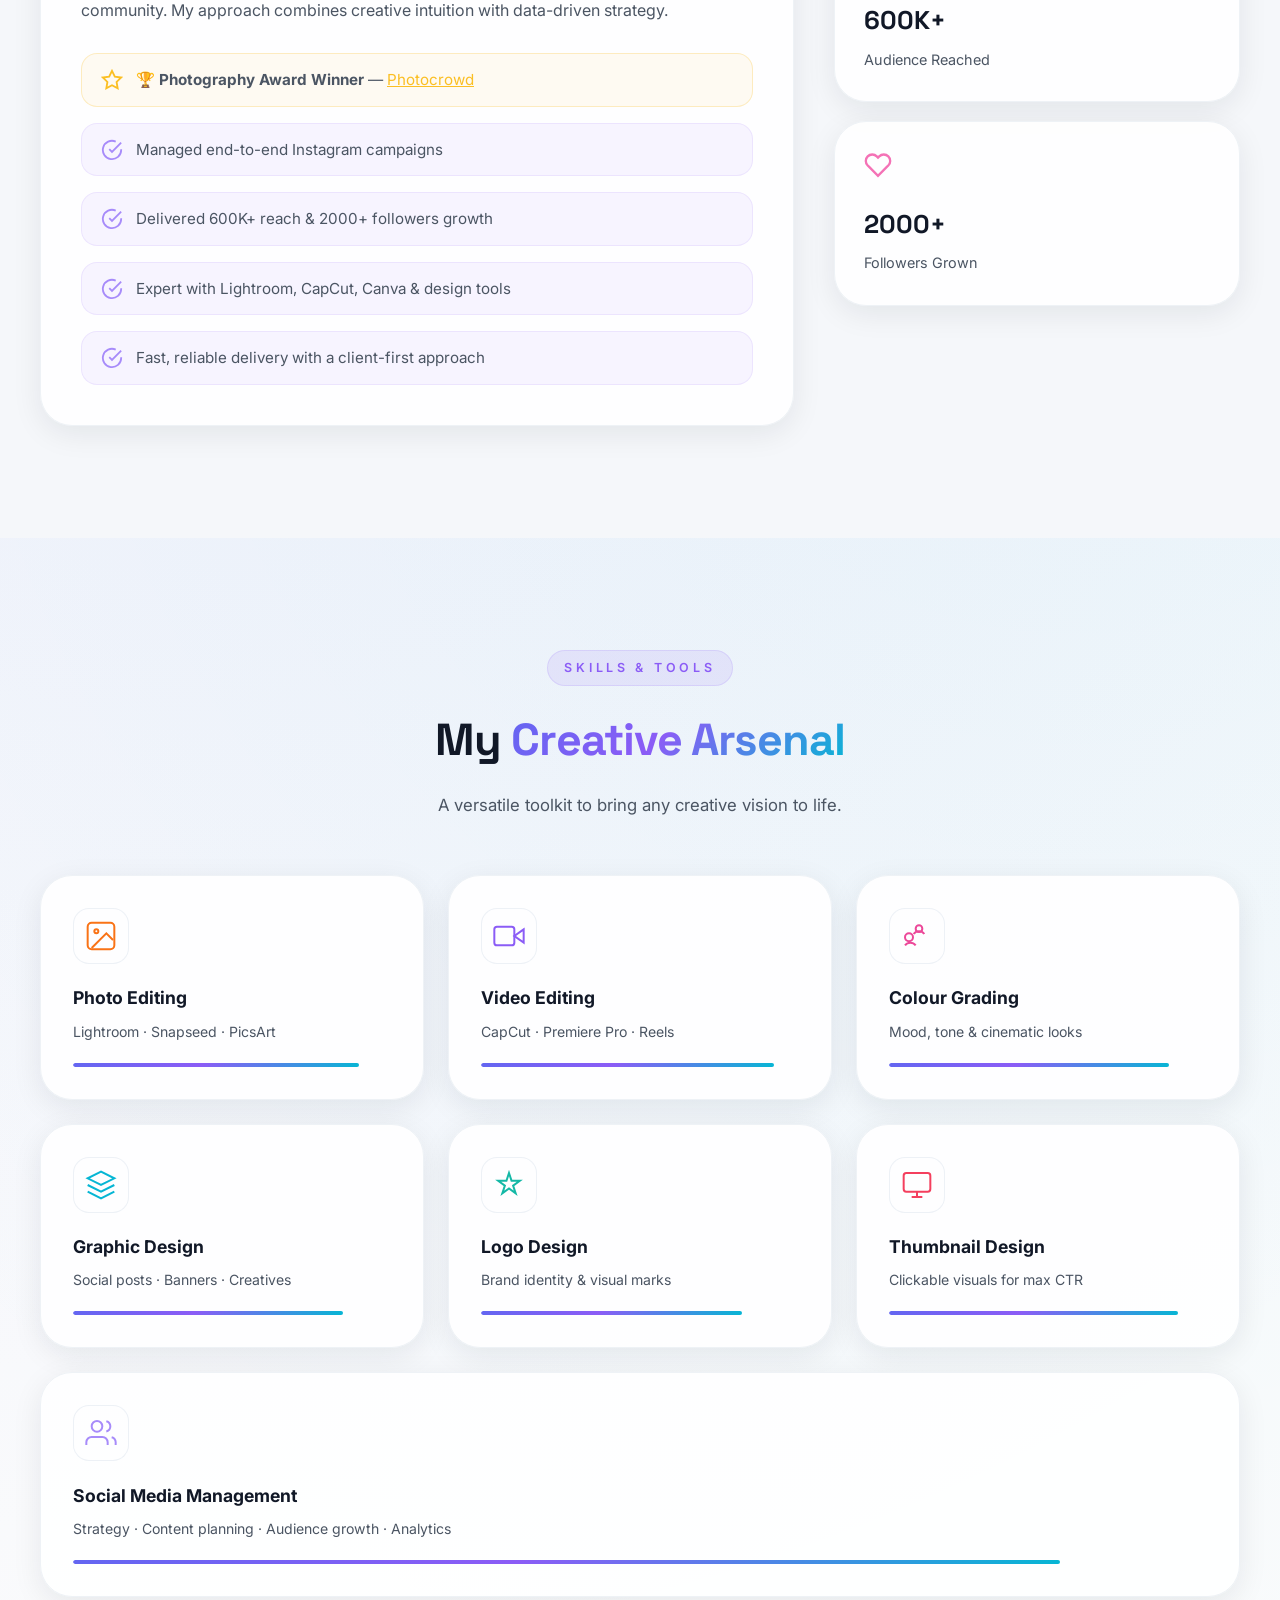
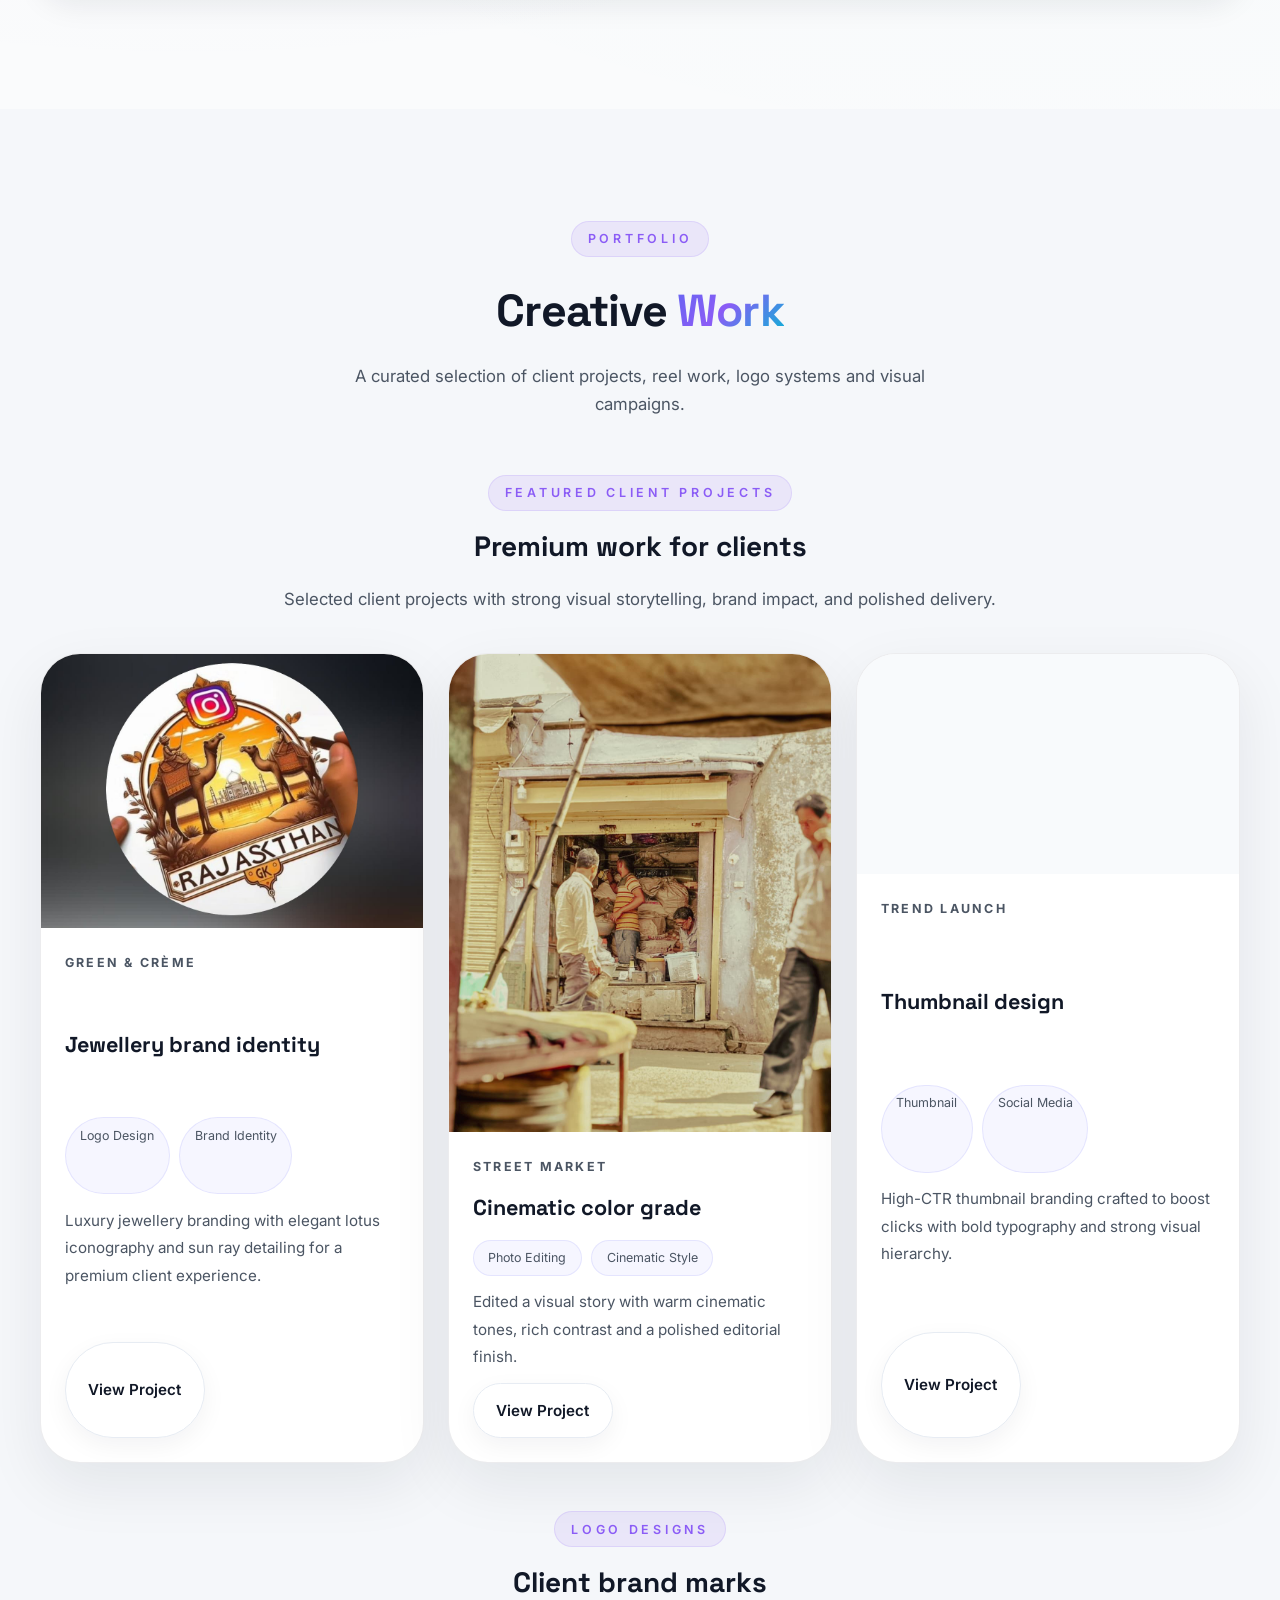
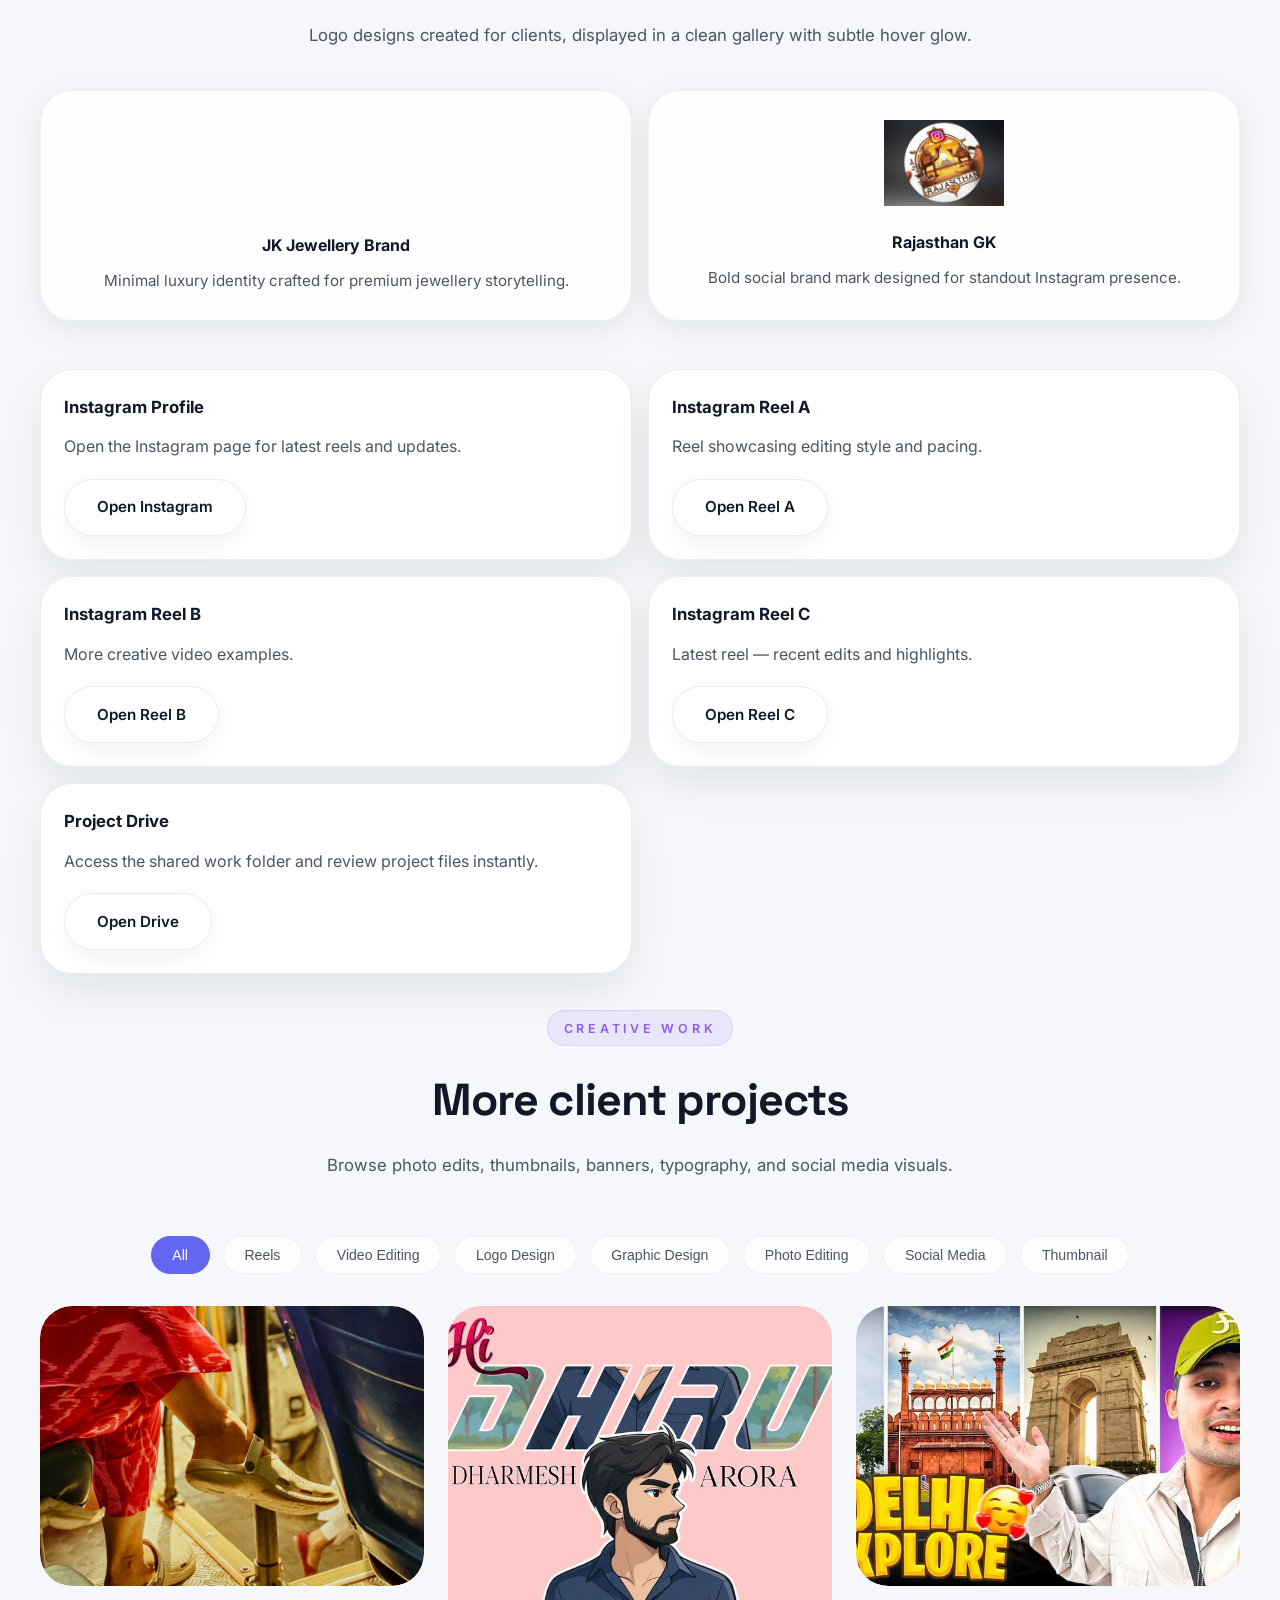
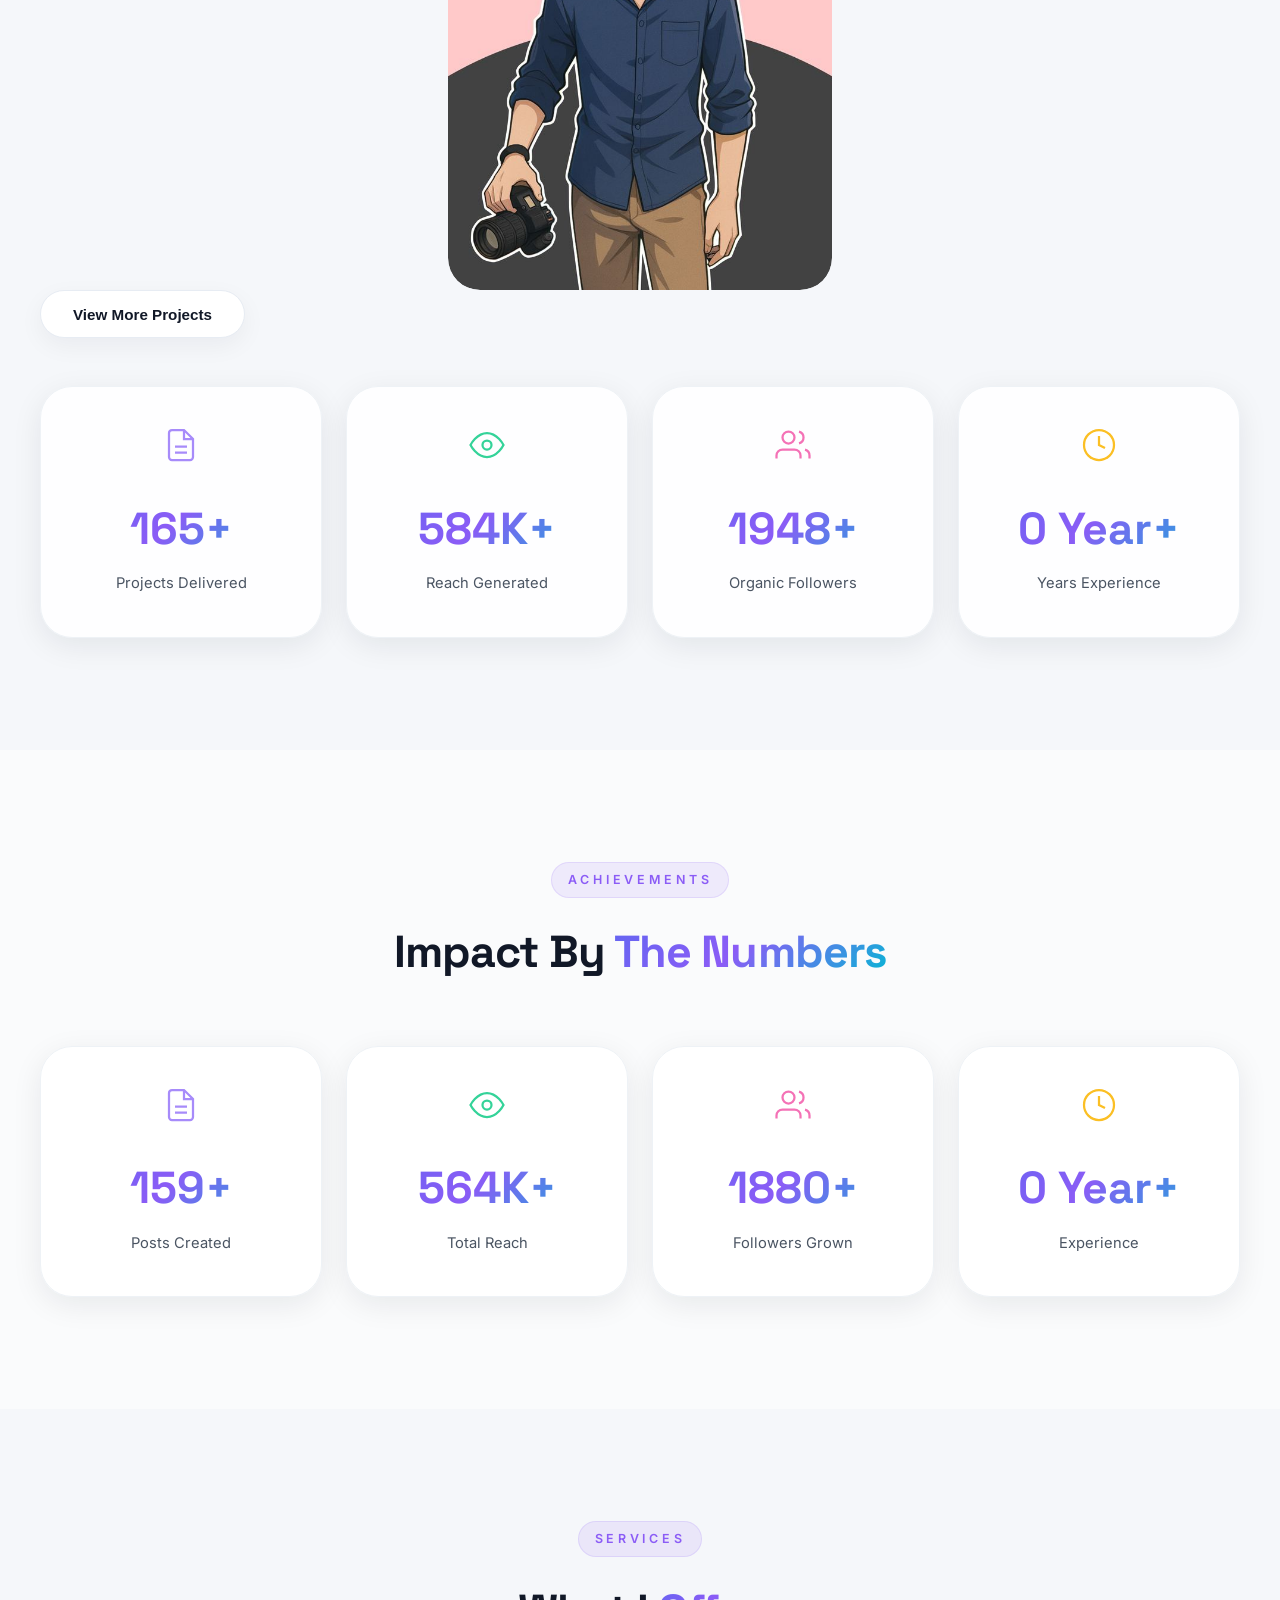
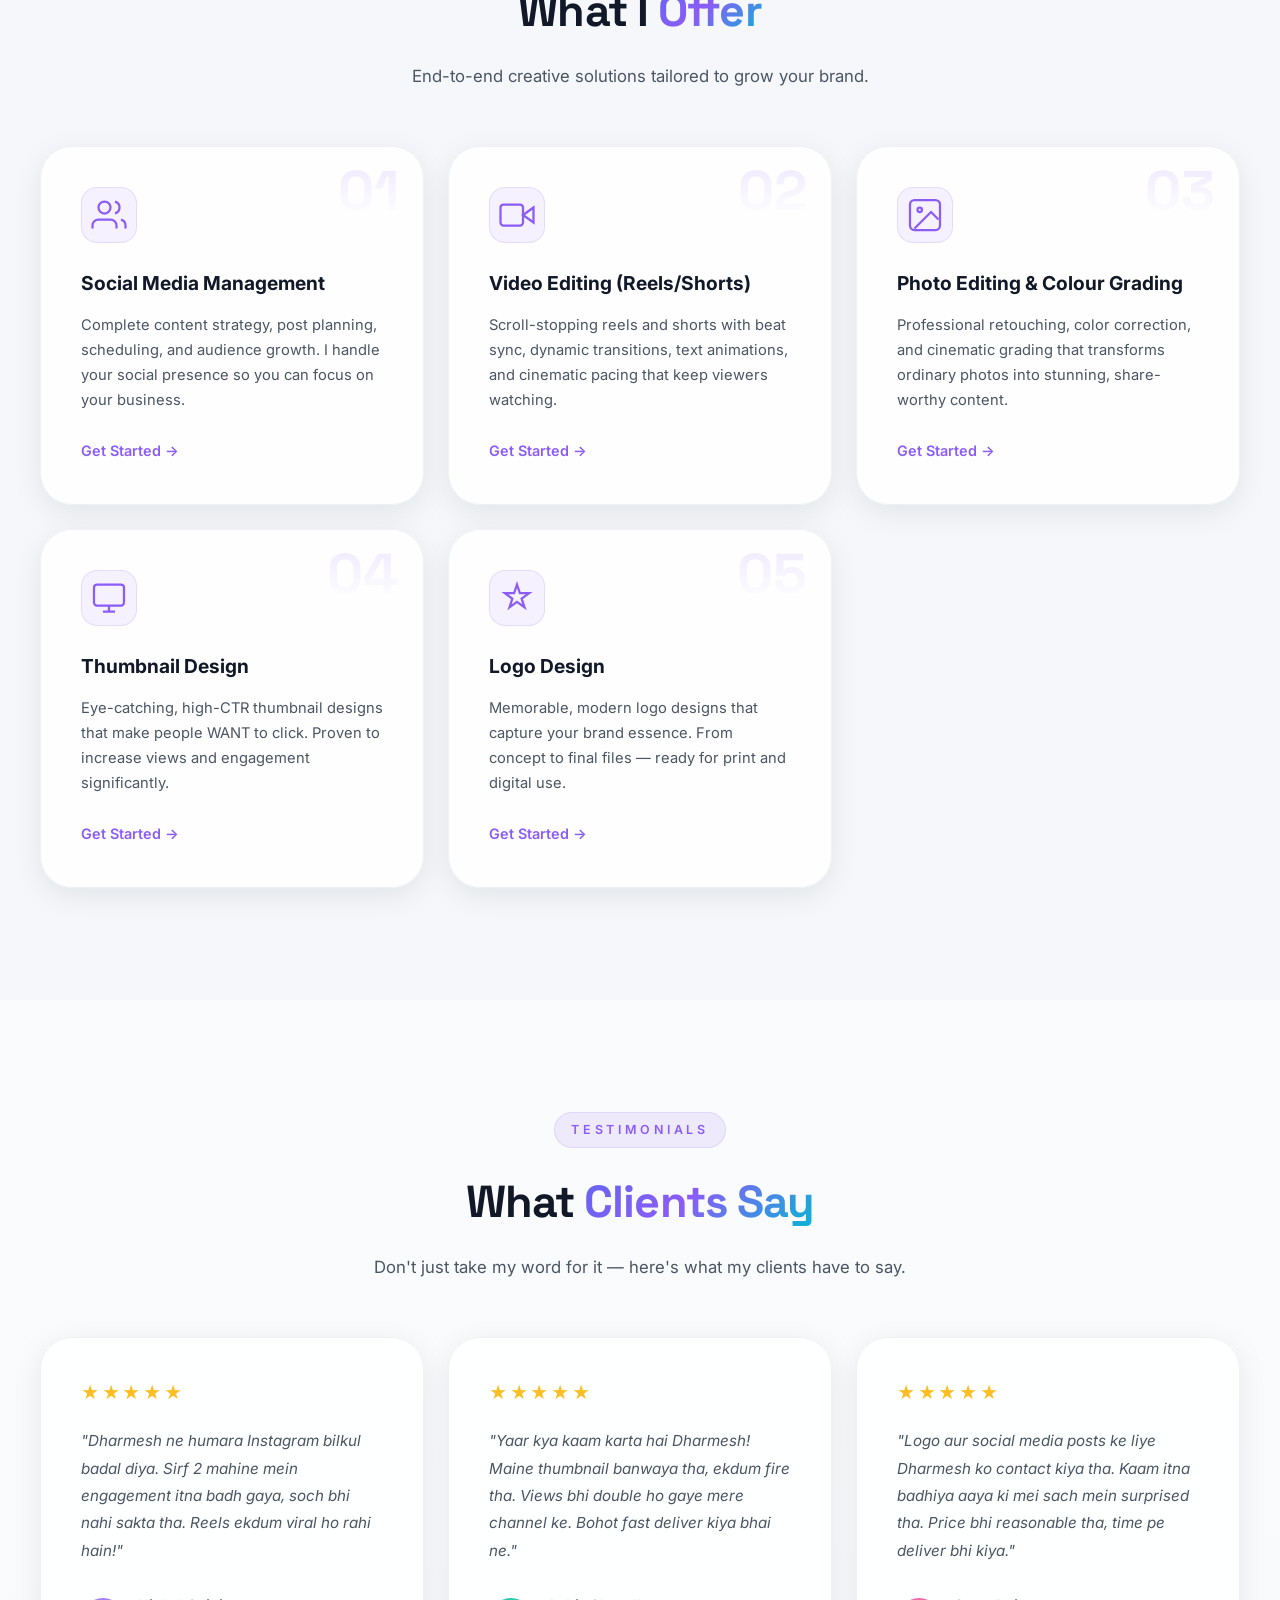
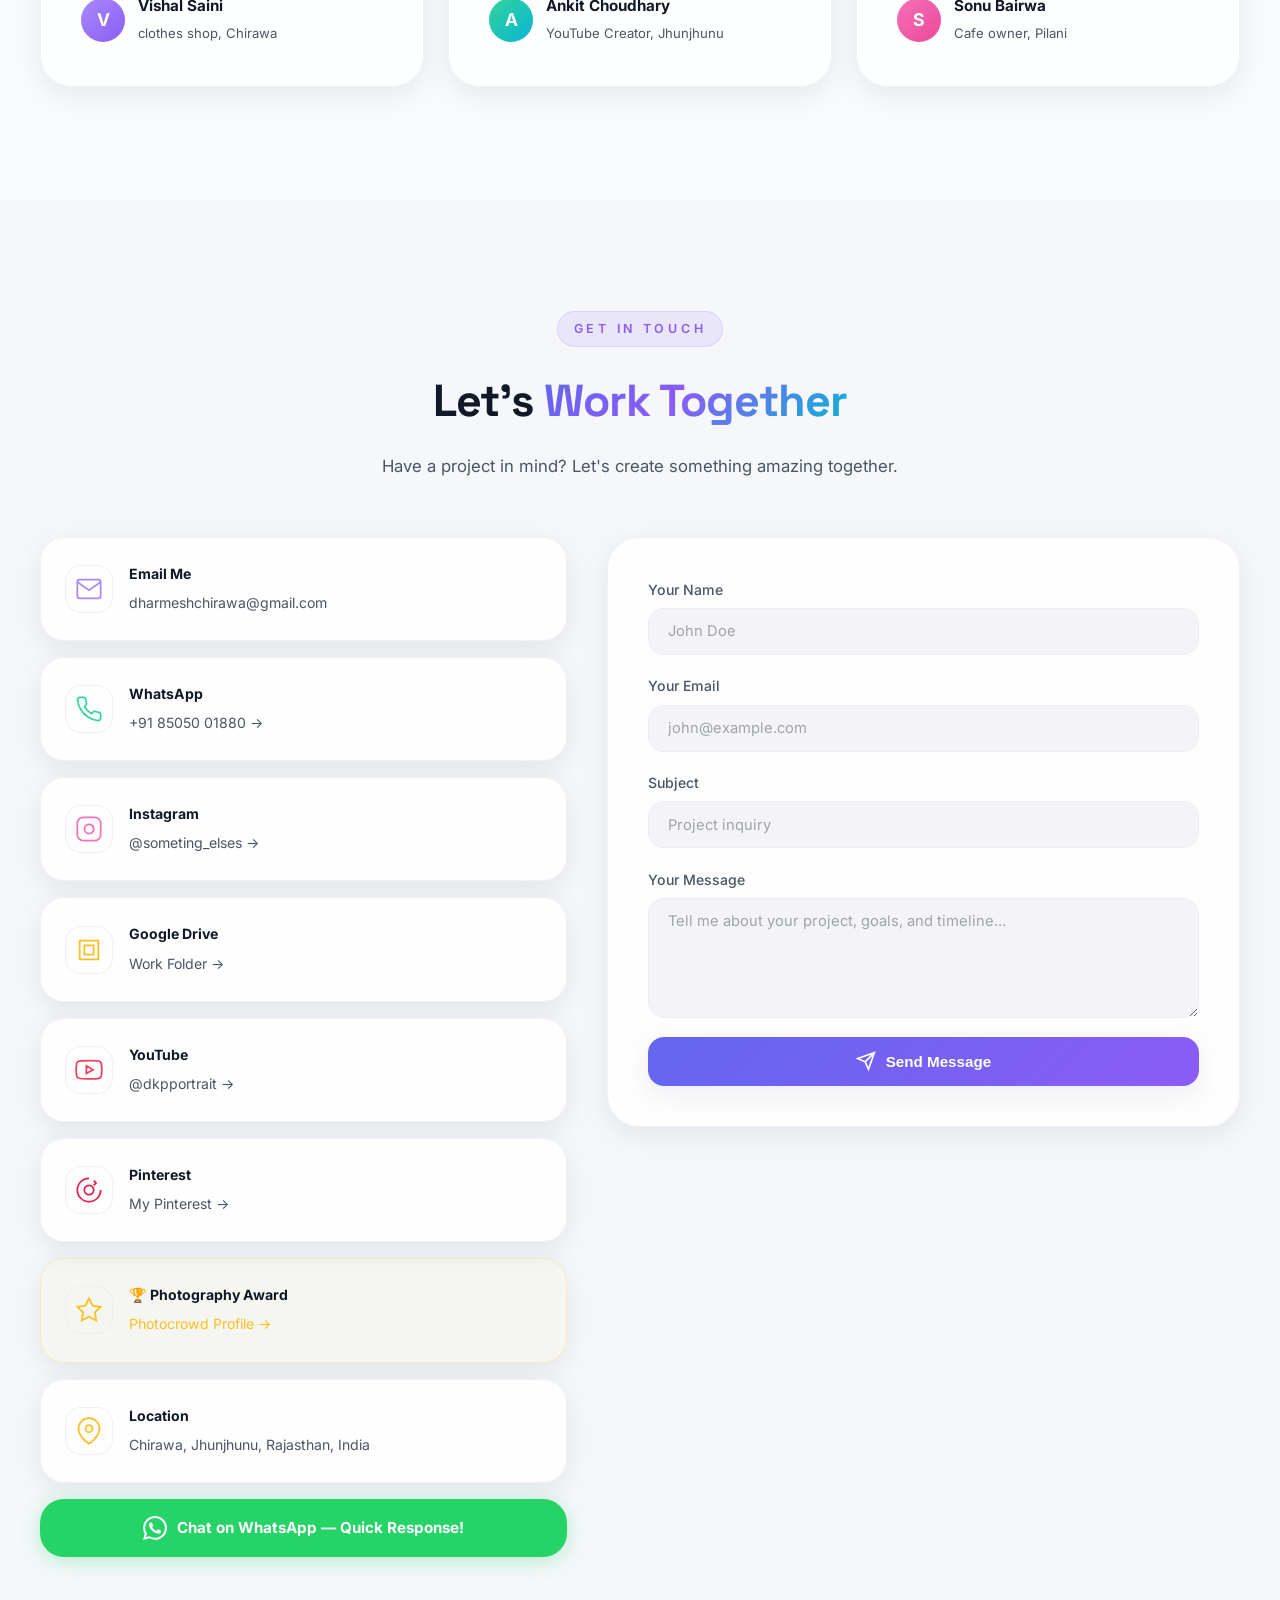
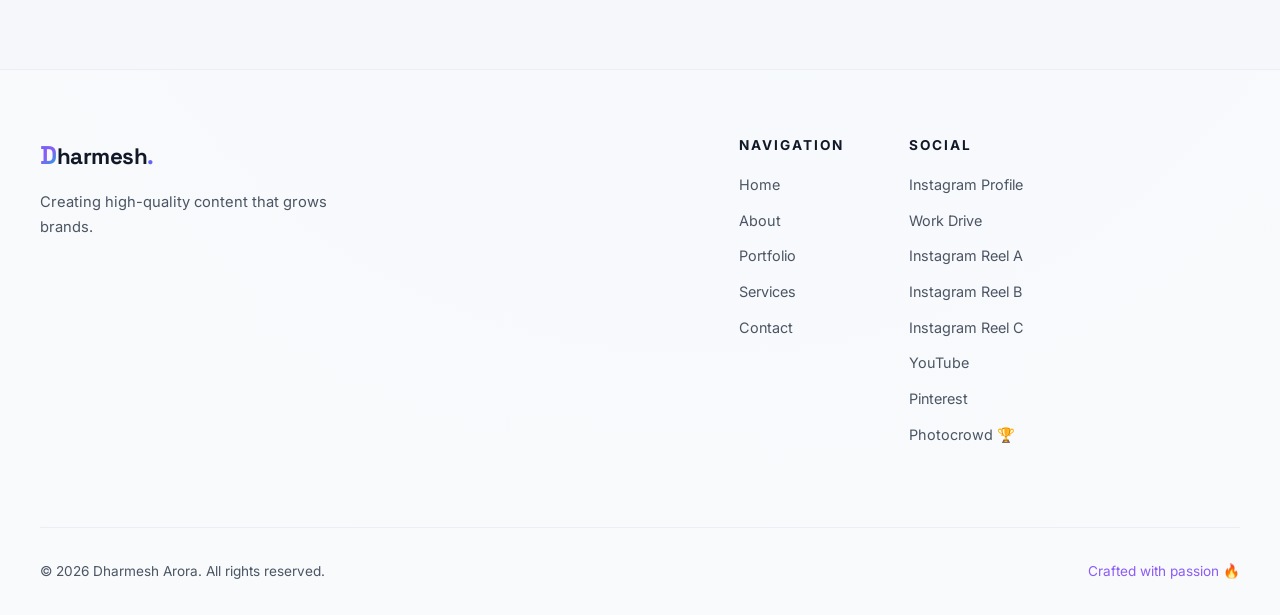
==== commit 8e5c4c57: "Update portfolio" ====
--- a/index.html
+++ b/index.html
@@ -695,15 +695,6 @@
               </div>
               <div>
                 <strong>Instagram</strong>
-                <a href="https://www.instagram.com/jkjwellerschirawa?igsh=MWhncnlnZ3M2djJieg==" target="_blank" rel="noreferrer">@jkjwellerschirawa →</a>
-              </div>
-            </div>
-            <div class="contact-method glass-card">
-              <div class="contact-icon">
-                <svg width="28" height="28" viewBox="0 0 24 24" fill="none" stroke="#f472b6" stroke-width="1.5"><rect x="2" y="2" width="20" height="20" rx="5"/><path d="M16 11.37A4 4 0 1112.63 8 4 4 0 0116 11.37z"/><line x1="17.5" y1="6.5" x2="17.51" y2="6.5"/></svg>
-              </div>
-              <div>
-                <strong>Personal Instagram</strong>
                 <a href="https://www.instagram.com/someting_elses?igsh=M2hrcTBsMzYzZzV1" target="_blank" rel="noreferrer">@someting_elses →</a>
               </div>
             </div>
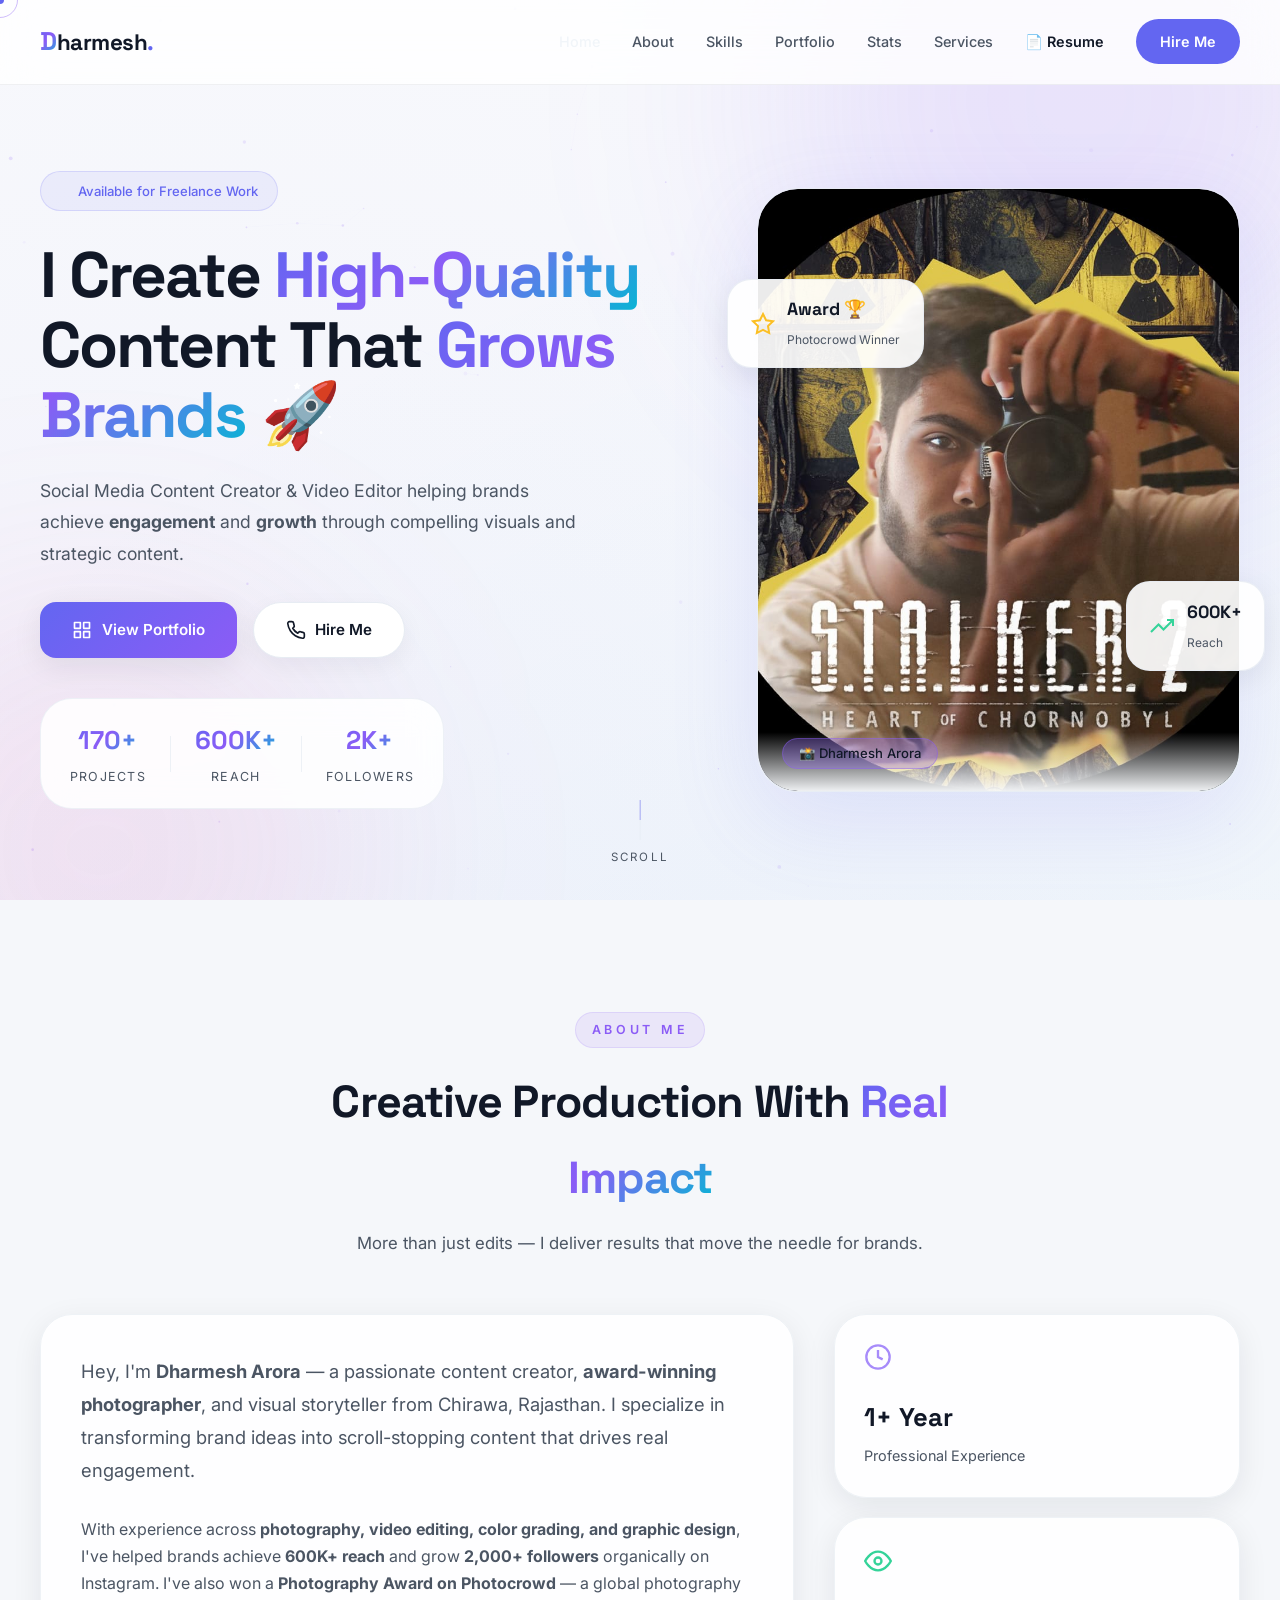
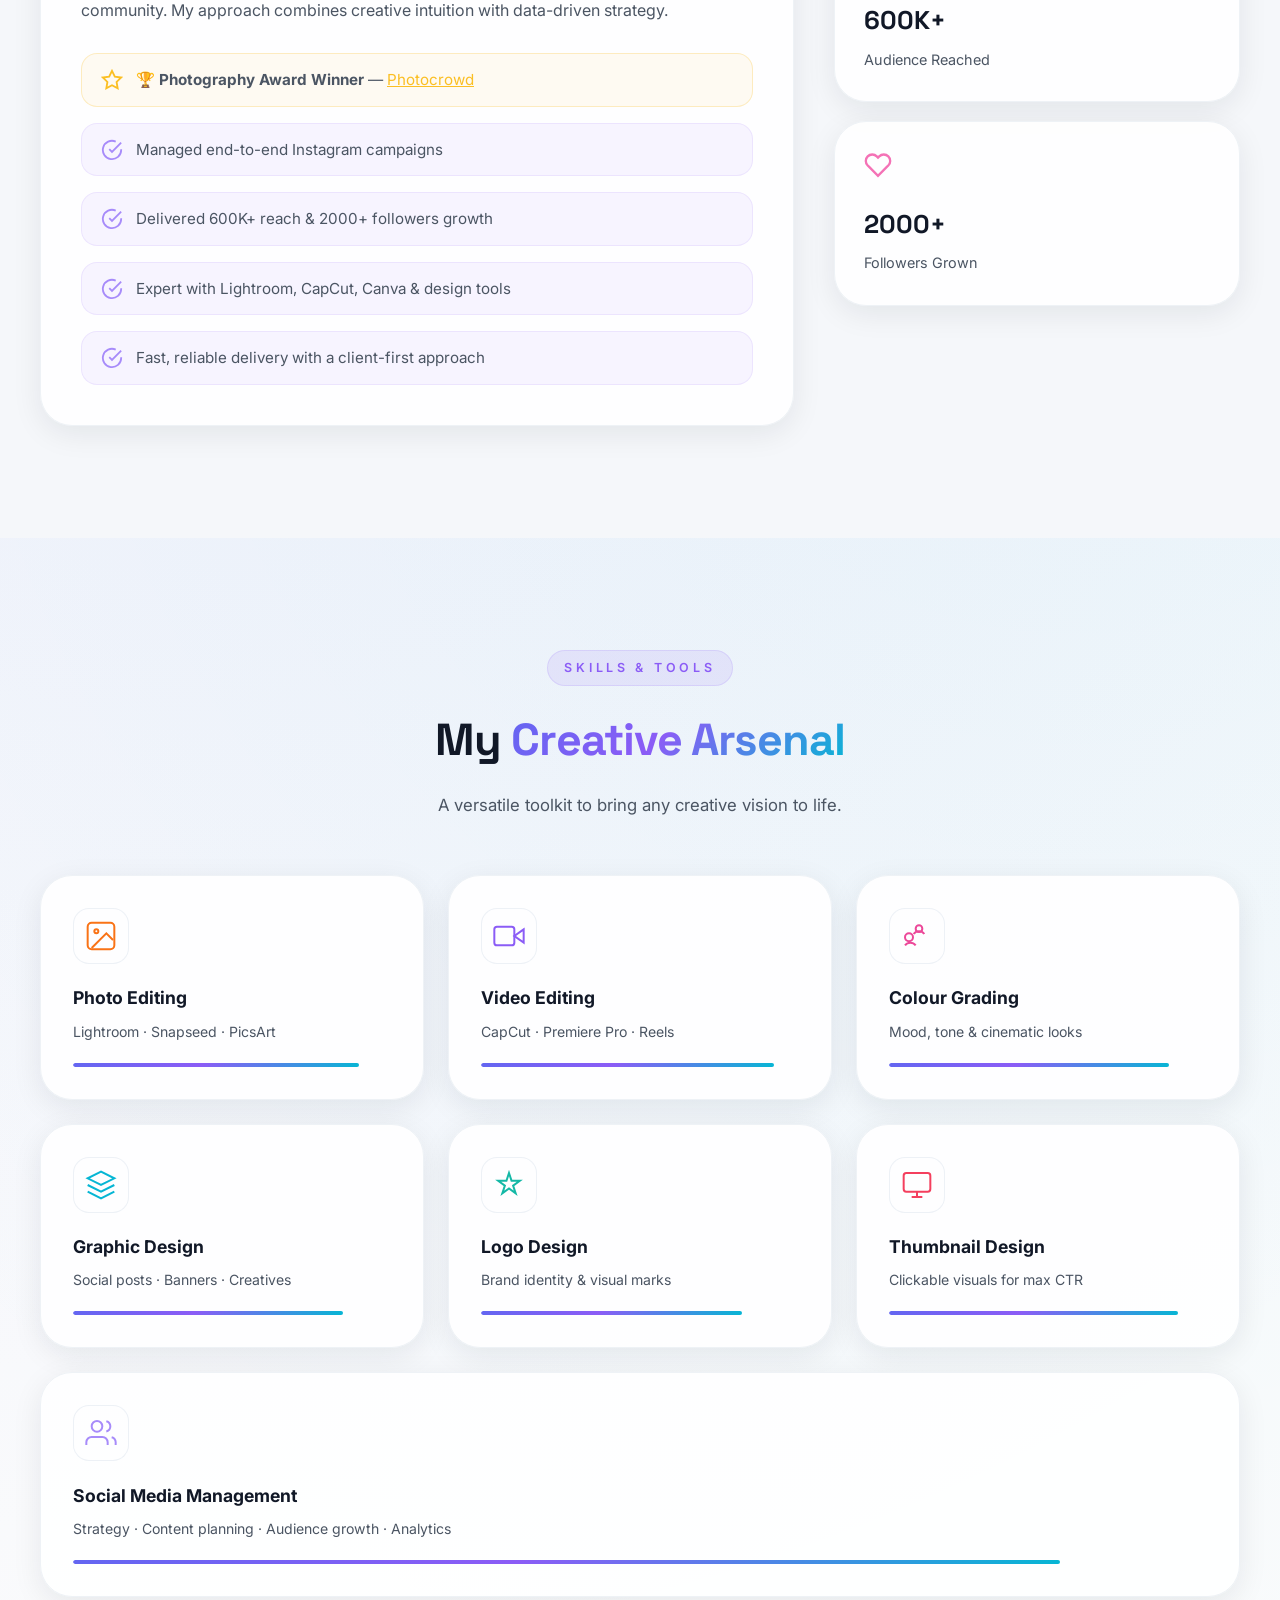
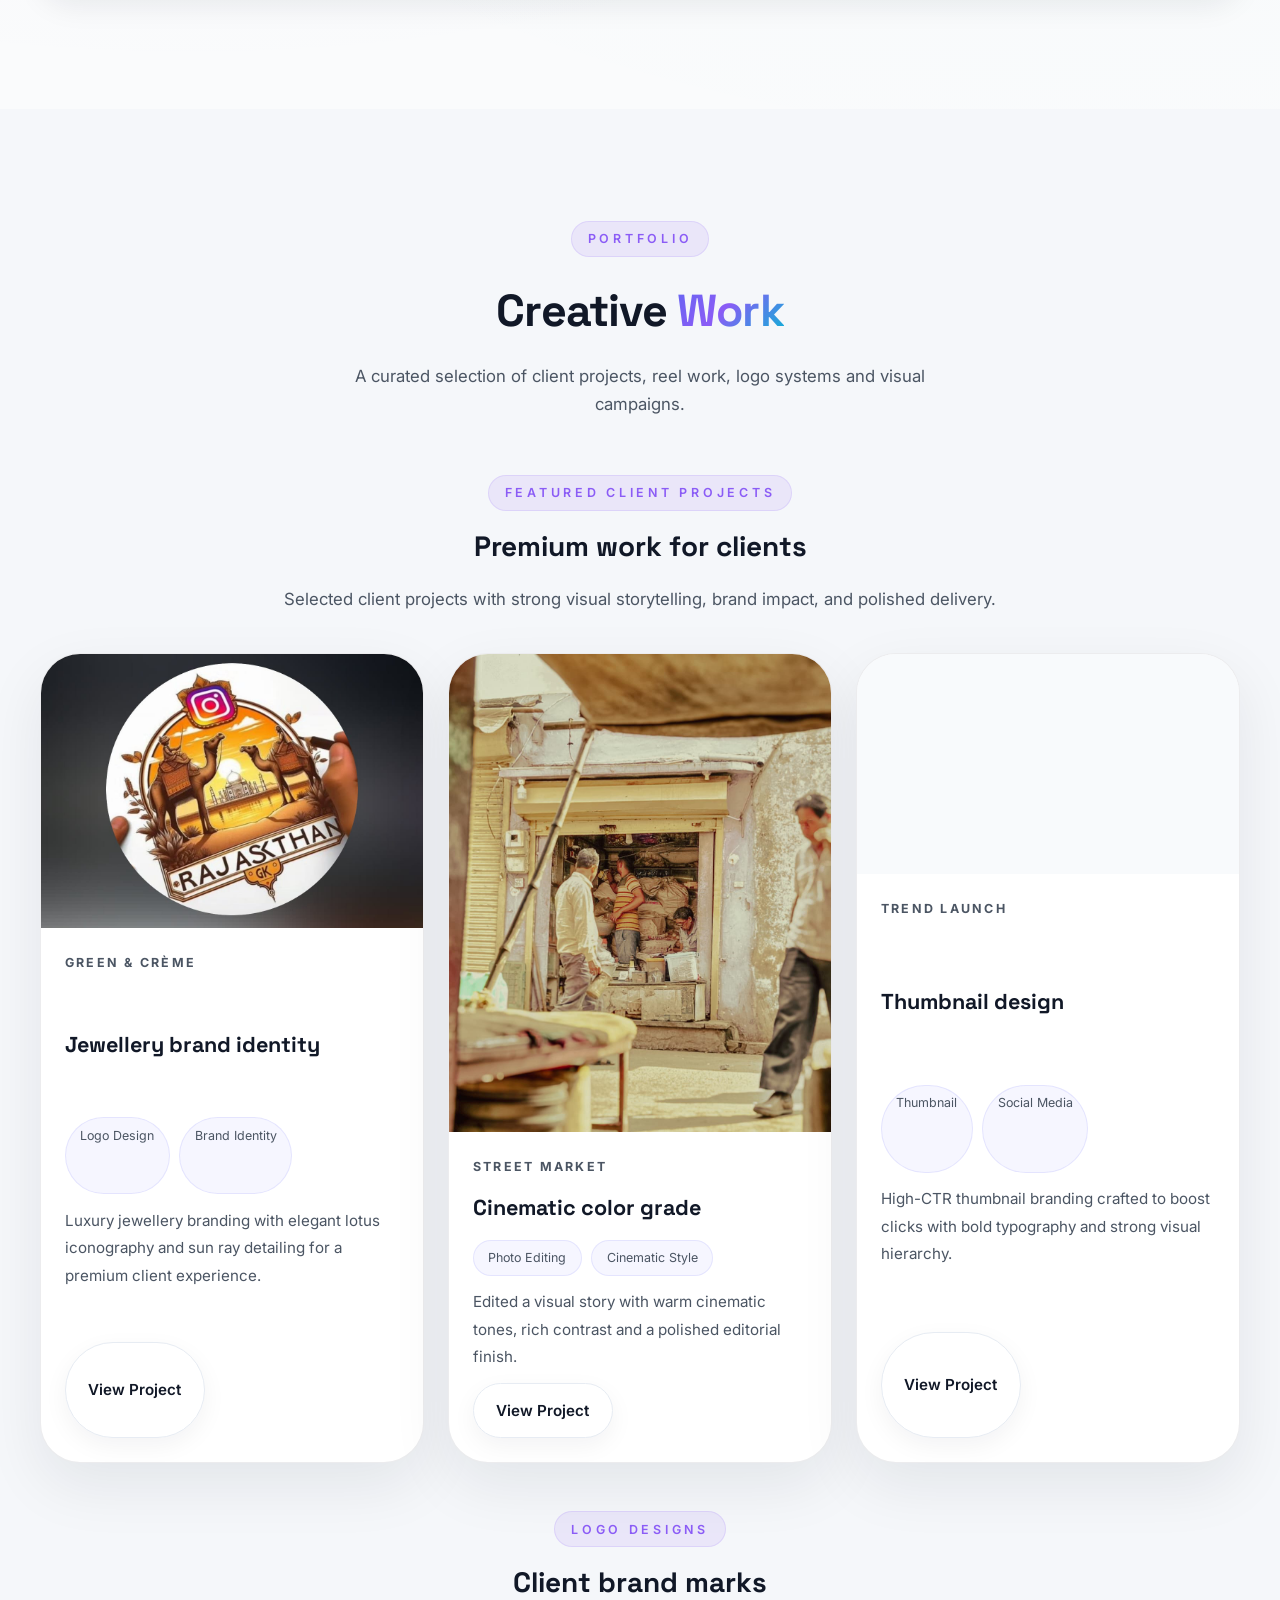
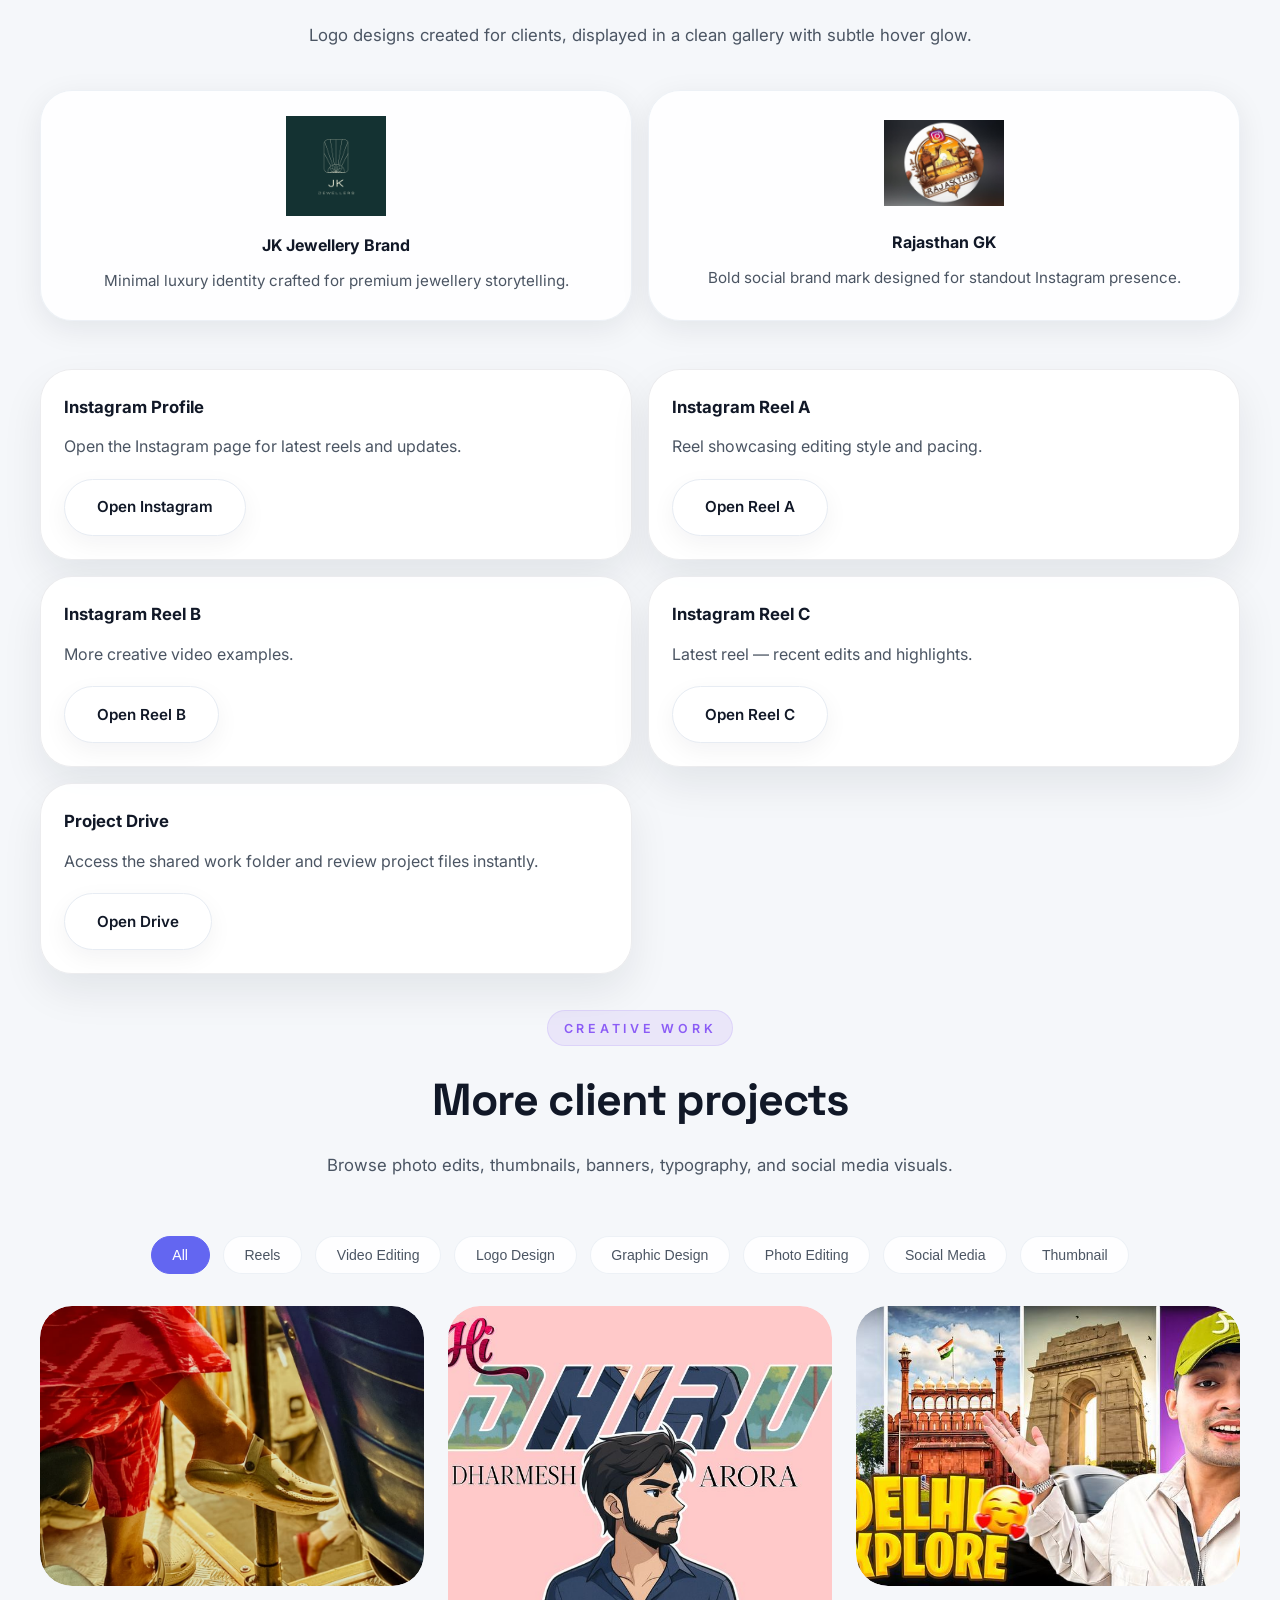
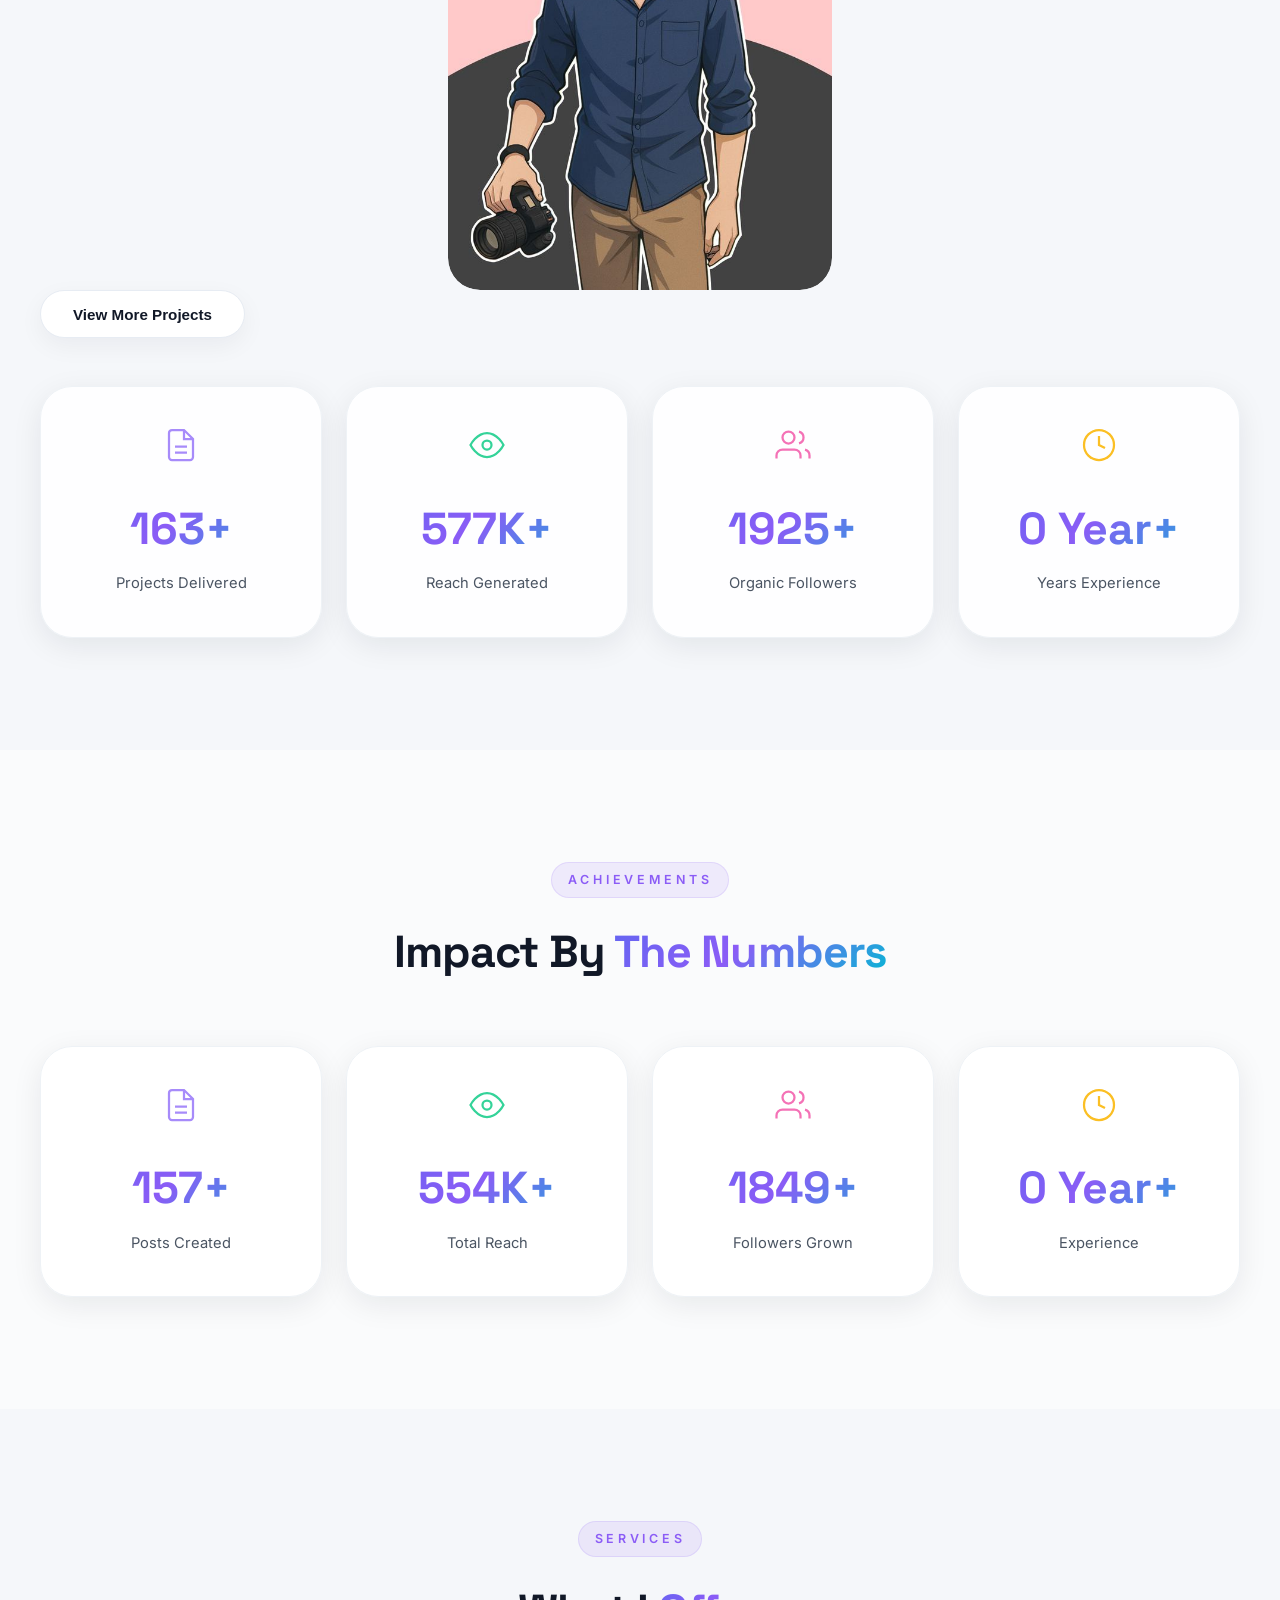
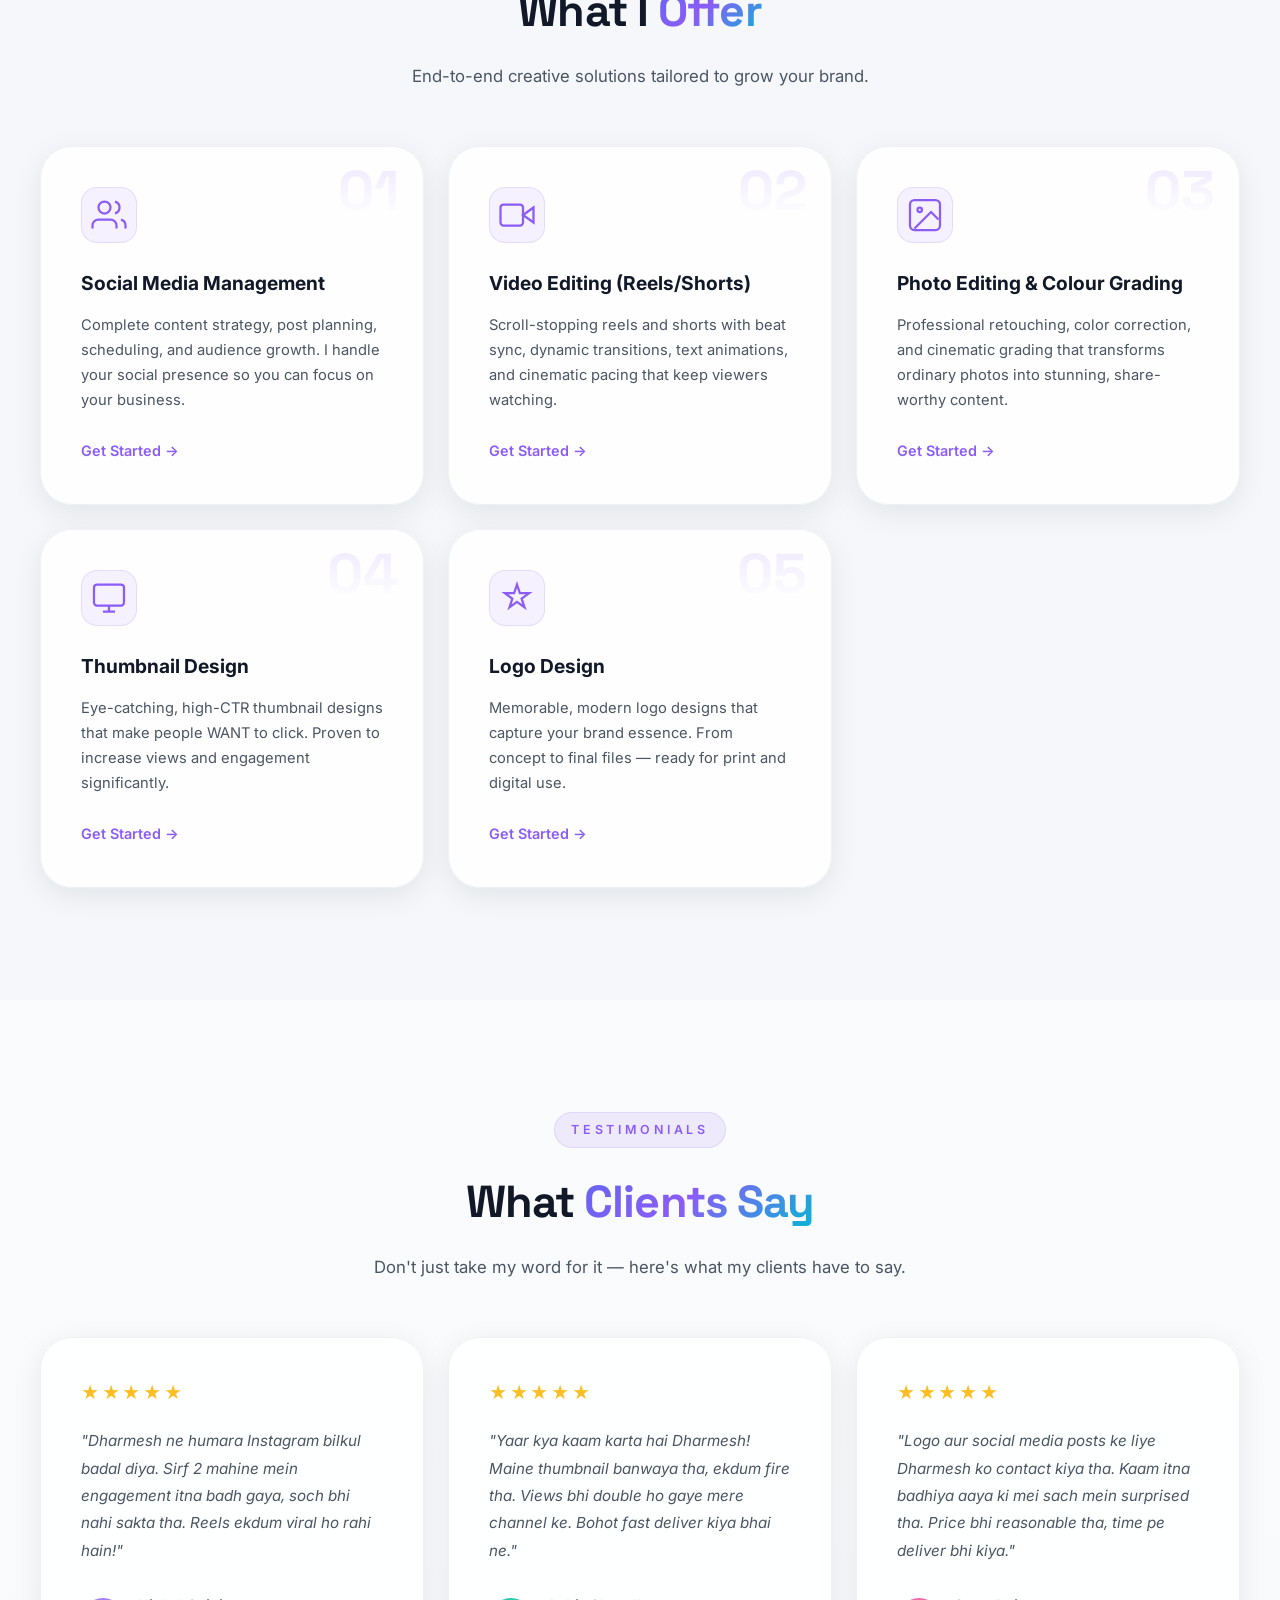
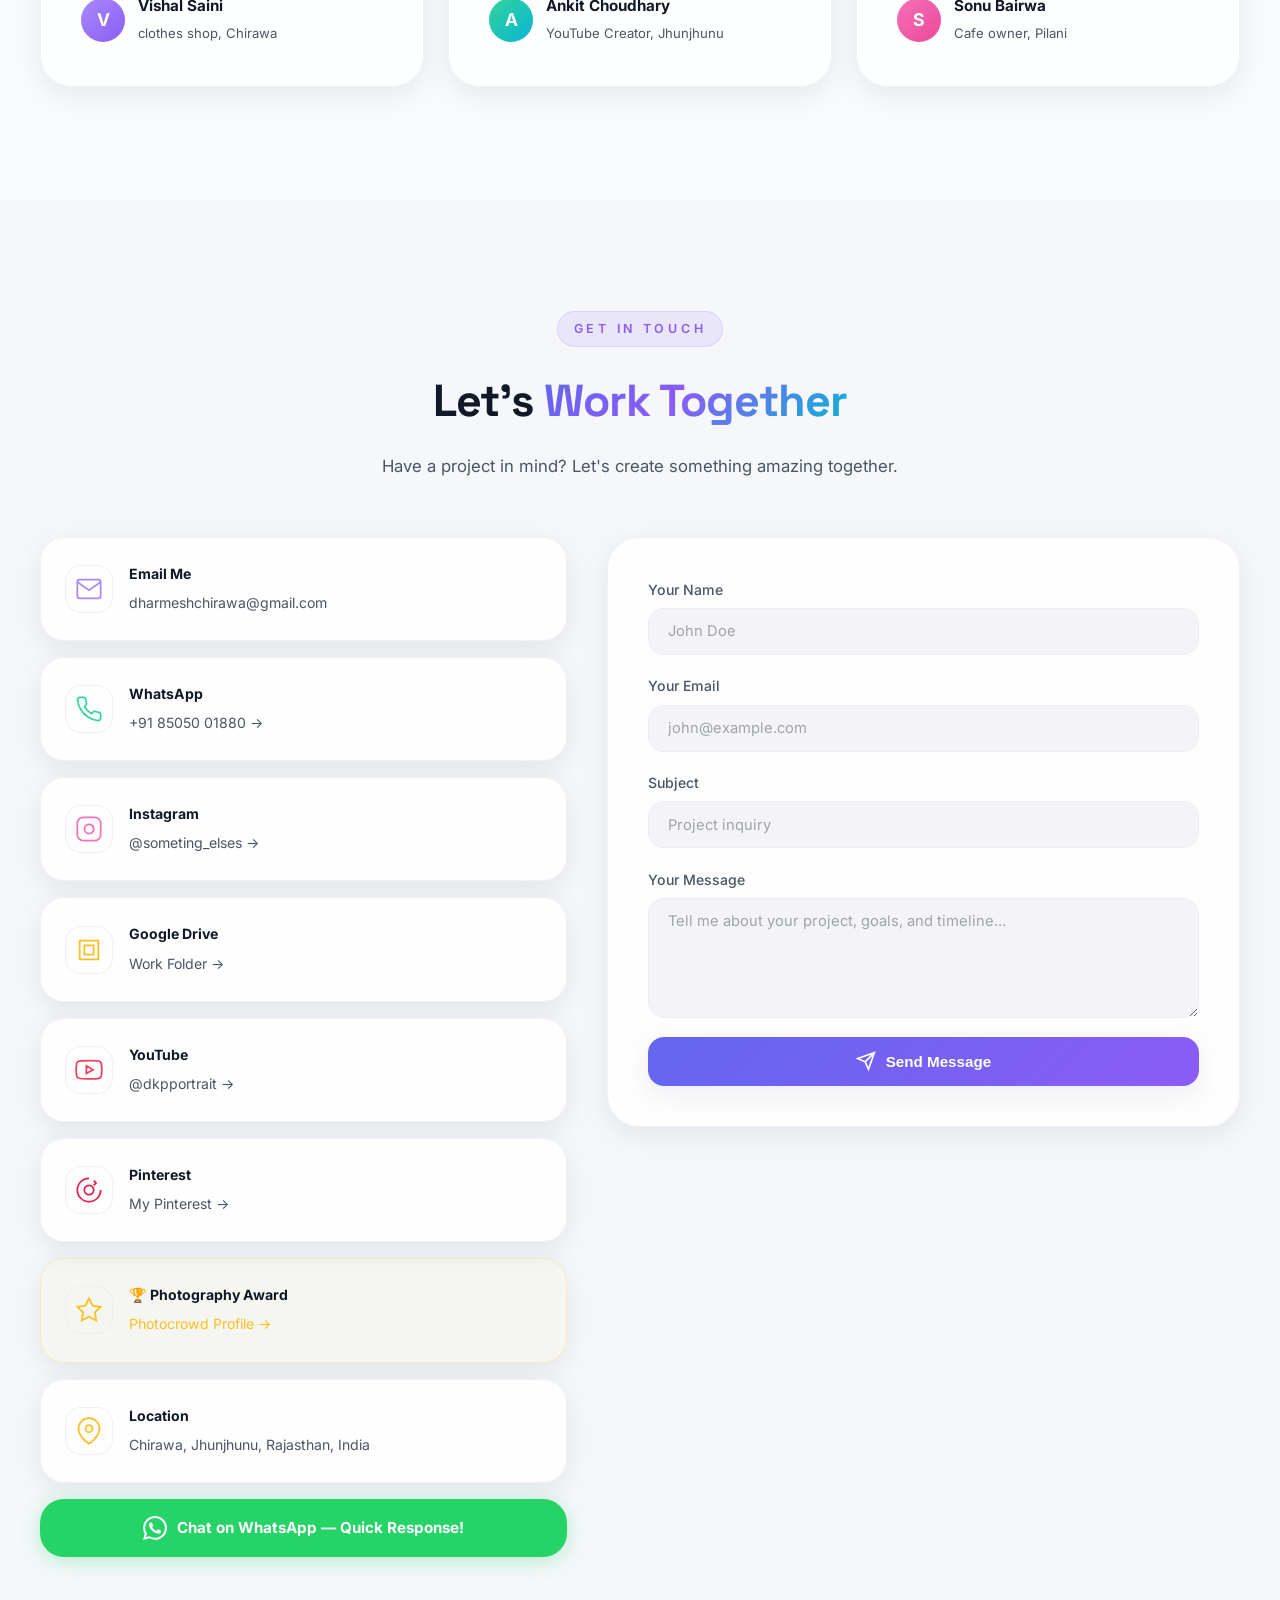
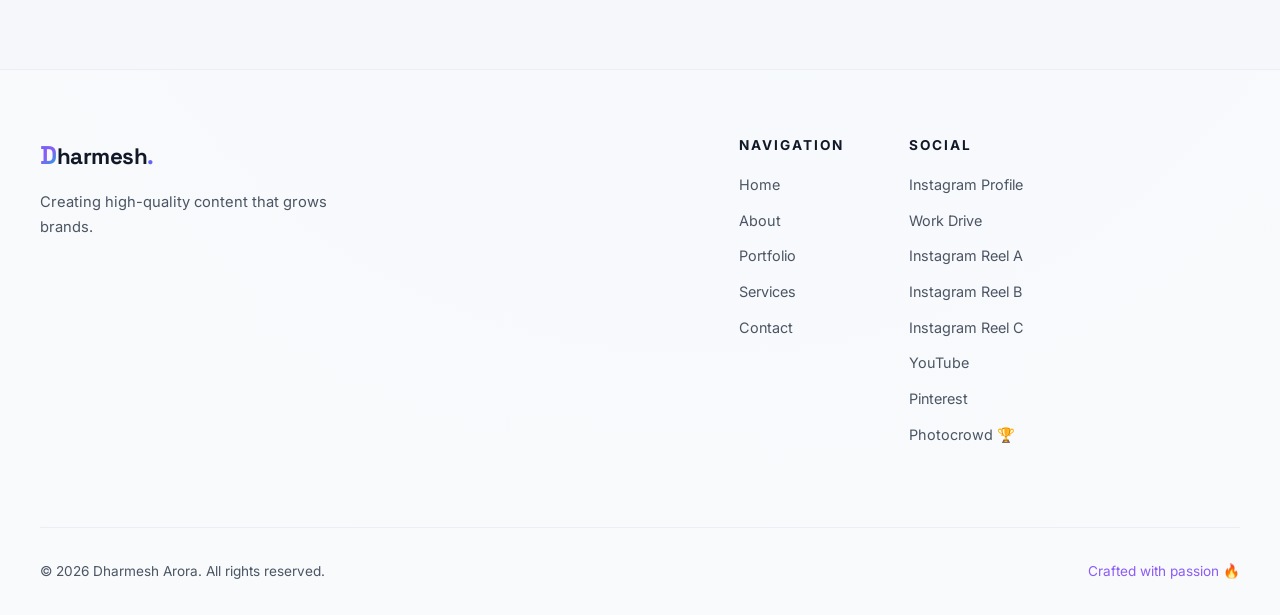
==== commit 26507525: "Update portfolio" ====
--- a/index.html
+++ b/index.html
@@ -351,7 +351,7 @@
           <article class="work-link-card glass-card">
             <h3>Instagram Profile</h3>
             <p>Open the Instagram page for latest reels and updates.</p>
-            <a href="https://www.instagram.com/jkjwellerschirawa?igsh=MWhncnlnZ3M2djJieg==" target="_blank" rel="noreferrer" class="btn btn-glass">Open Instagram</a>
+            <a href="https://www.instagram.com/jkjewellerschirawa?igsh=MXVtNDc3czRxazJ2eg==" target="_blank" rel="noreferrer" class="btn btn-glass">Open Instagram</a>
           </article>
           <article class="work-link-card glass-card">
             <h3>Instagram Reel A</h3>
@@ -794,7 +794,7 @@
         </div>
         <div class="footer-col">
           <strong>Social</strong>
-          <a href="https://www.instagram.com/jkjwellerschirawa?igsh=MWhncnlnZ3M2djJieg==" target="_blank" rel="noreferrer">Instagram Profile</a>
+          <a href="https://www.instagram.com/jkjewellerschirawa?igsh=MXVtNDc3czRxazJ2eg==" target="_blank" rel="noreferrer">Instagram Profile</a>
           <a href="https://drive.google.com/drive/folders/1eMl_RSZQgKsTj8Z3BuhfDxp9LsQnAzhD" target="_blank" rel="noreferrer">Work Drive</a>
           <a href="https://www.instagram.com/reel/DaIn1eET2zR/?igsh=amlmcG4wMjEwaWI3" target="_blank" rel="noreferrer">Instagram Reel A</a>
           <a href="https://www.instagram.com/reel/DaeyA2MjnSg/?igsh=cmkxcjlubnprdjNs" target="_blank" rel="noreferrer">Instagram Reel B</a>
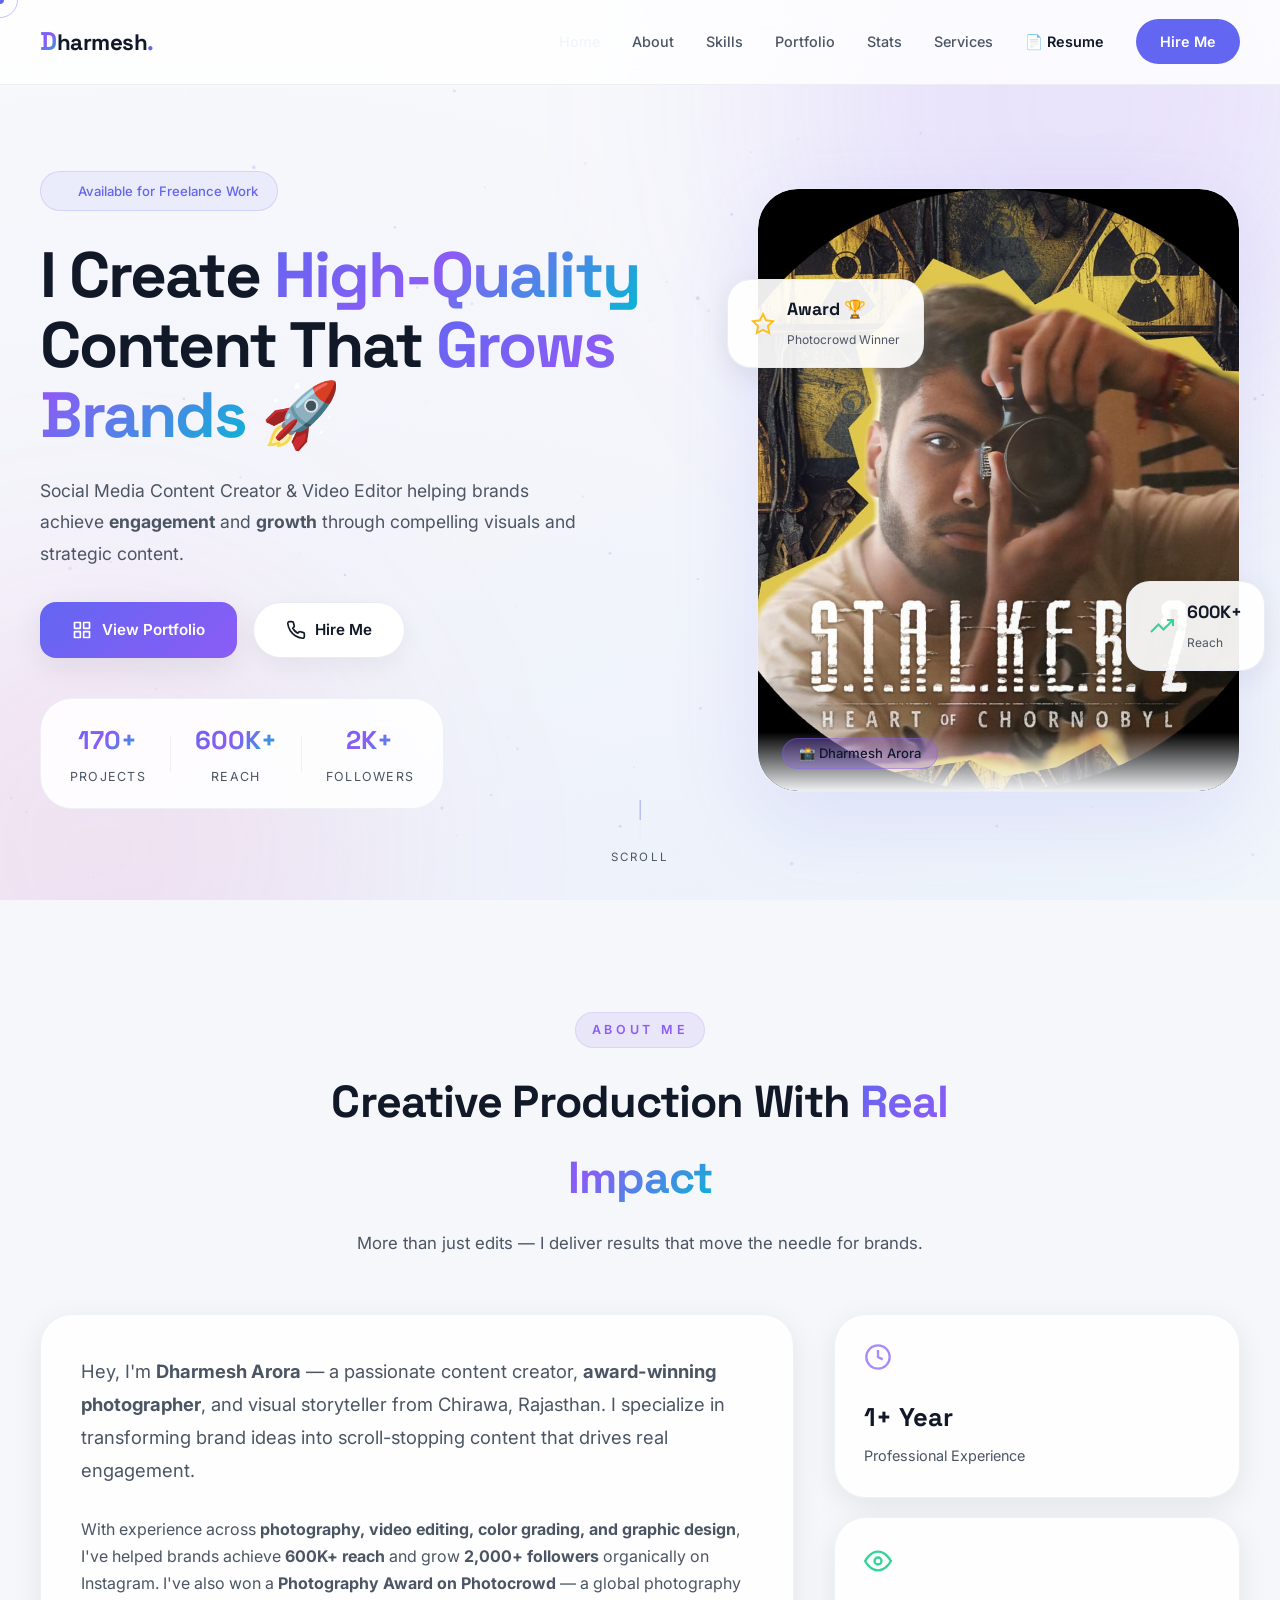
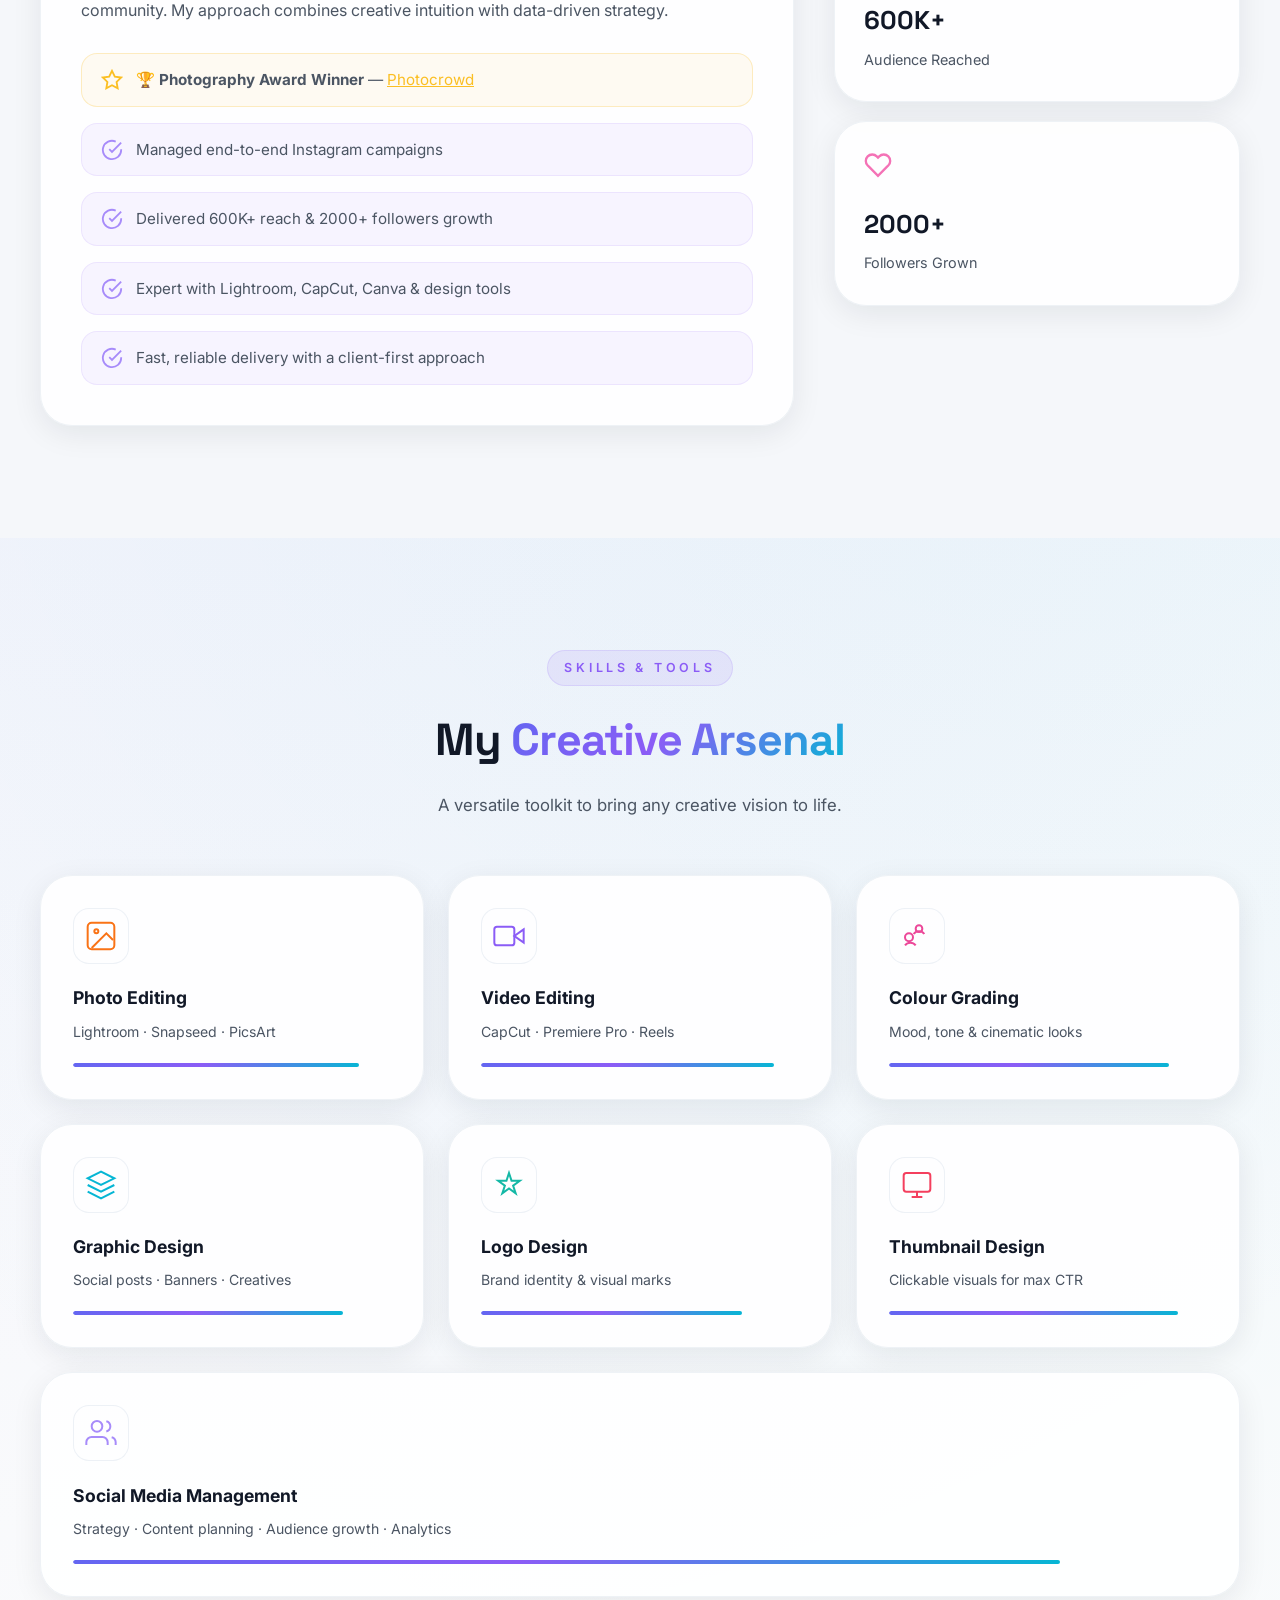
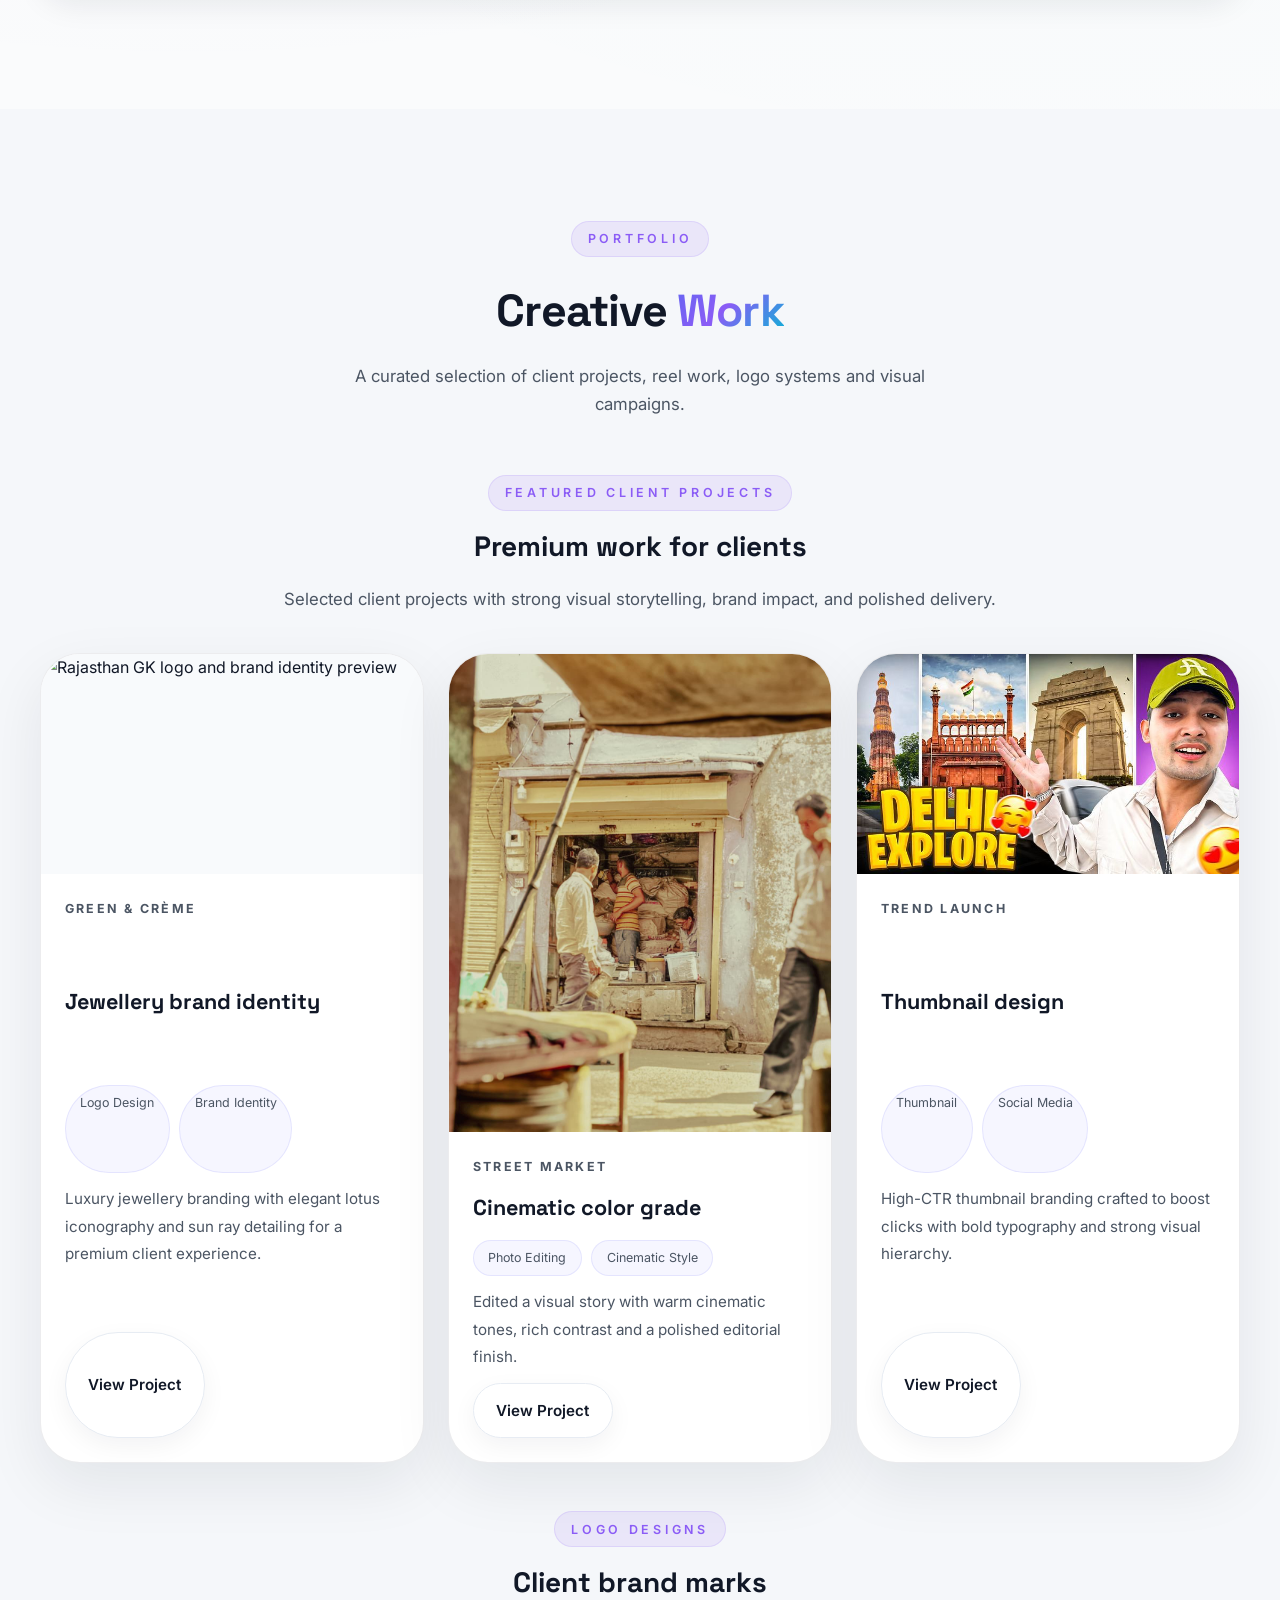
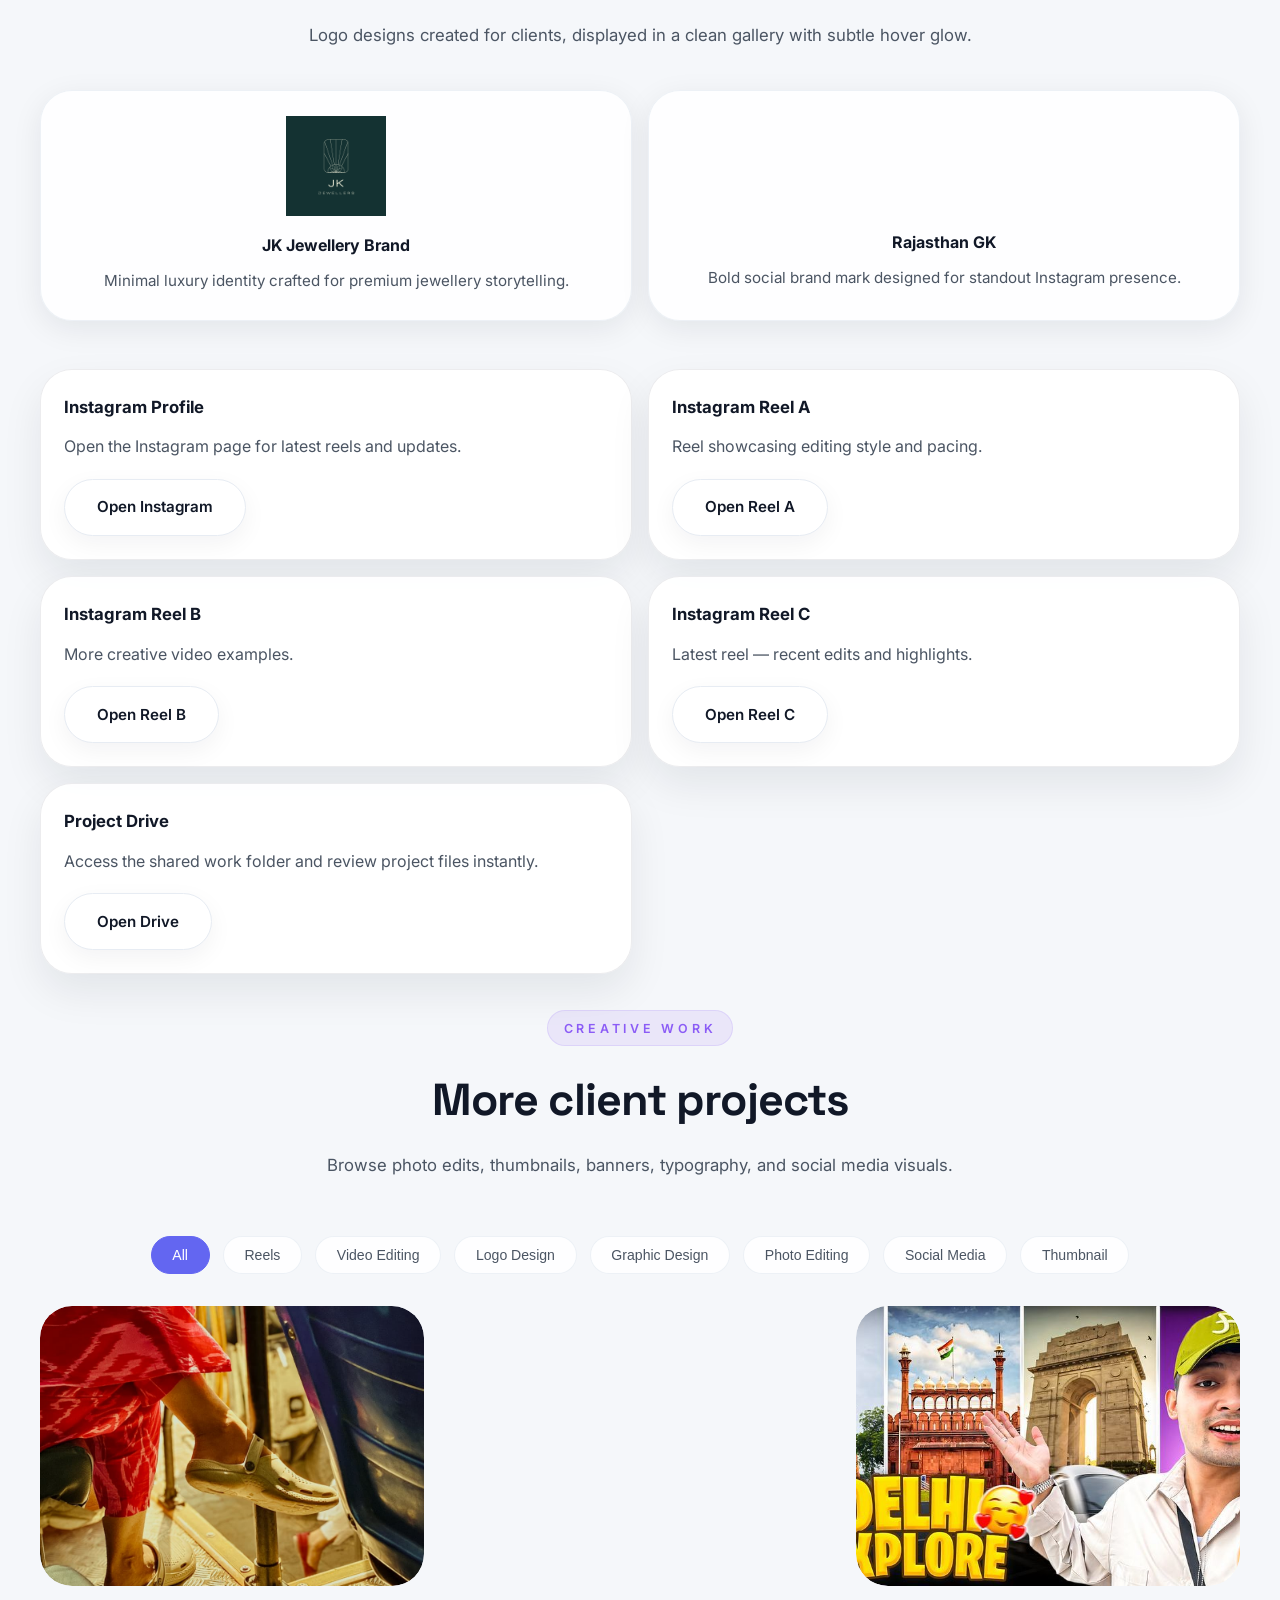
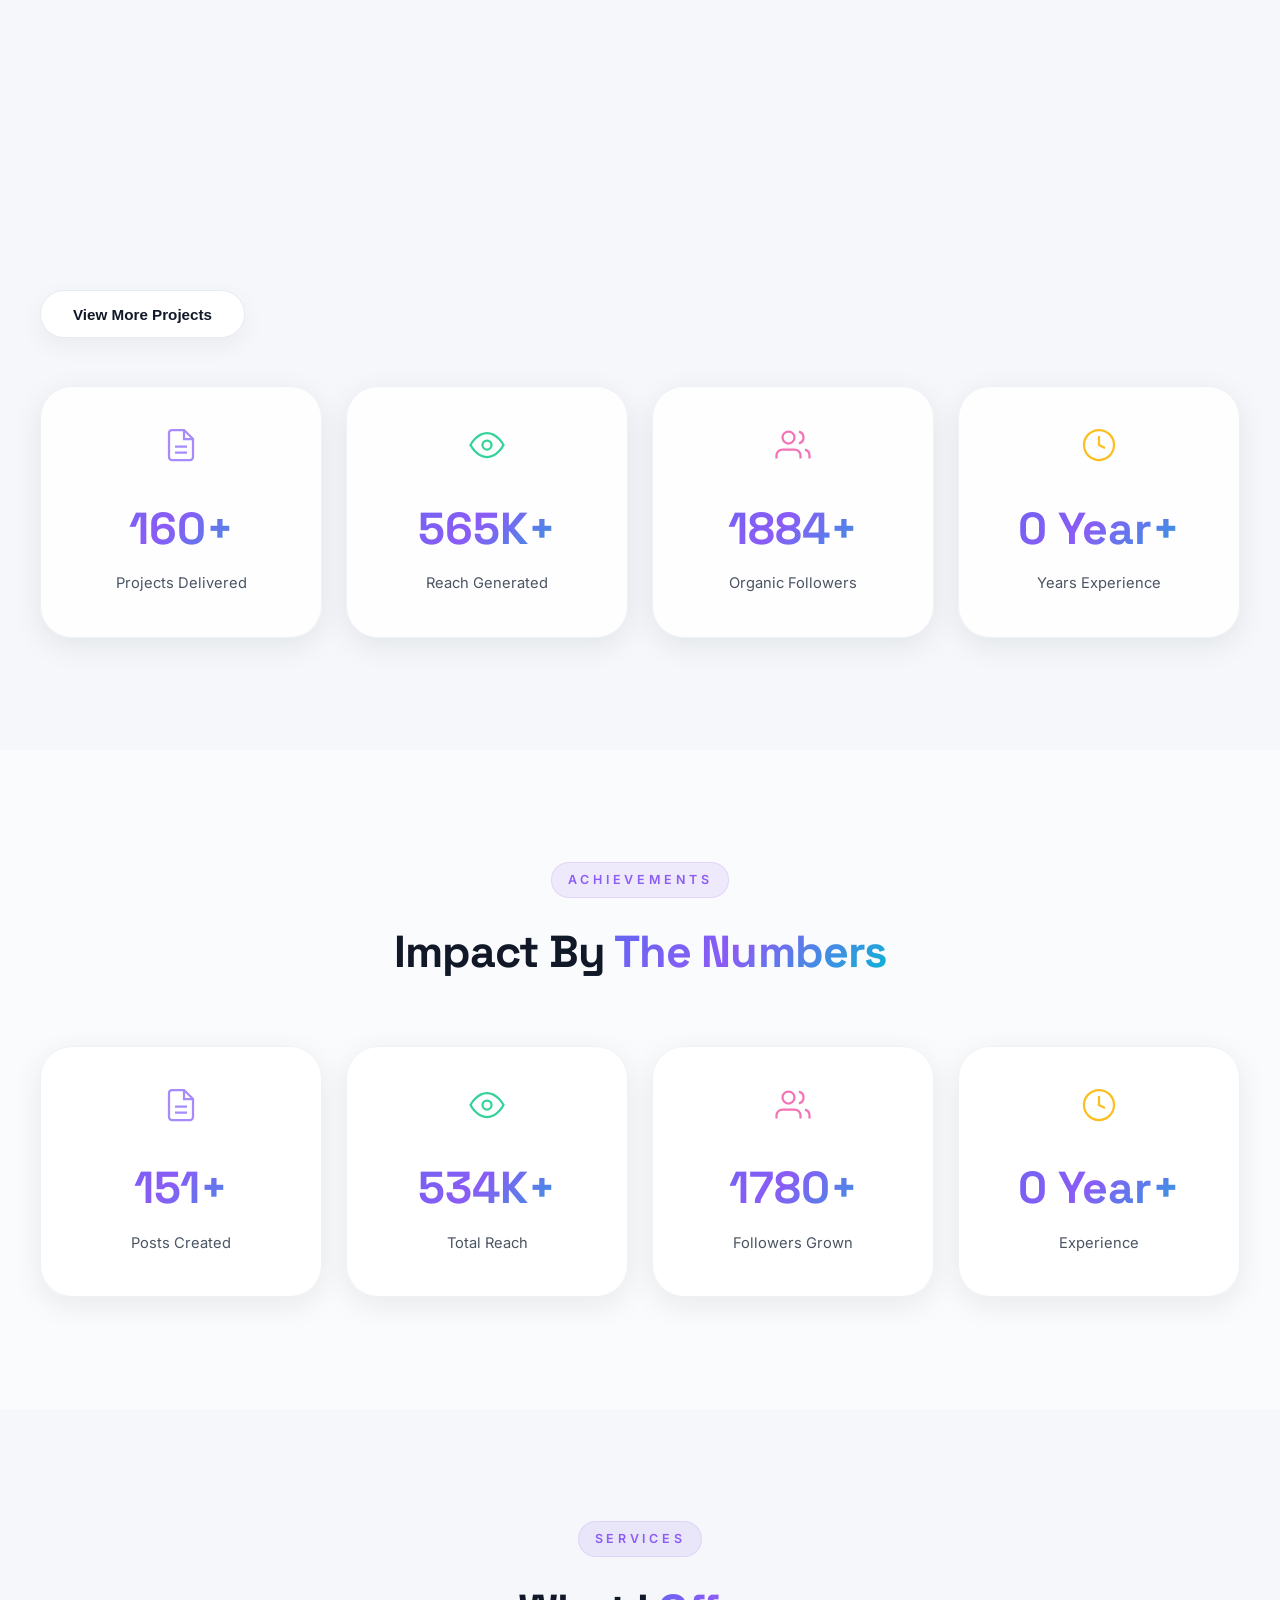
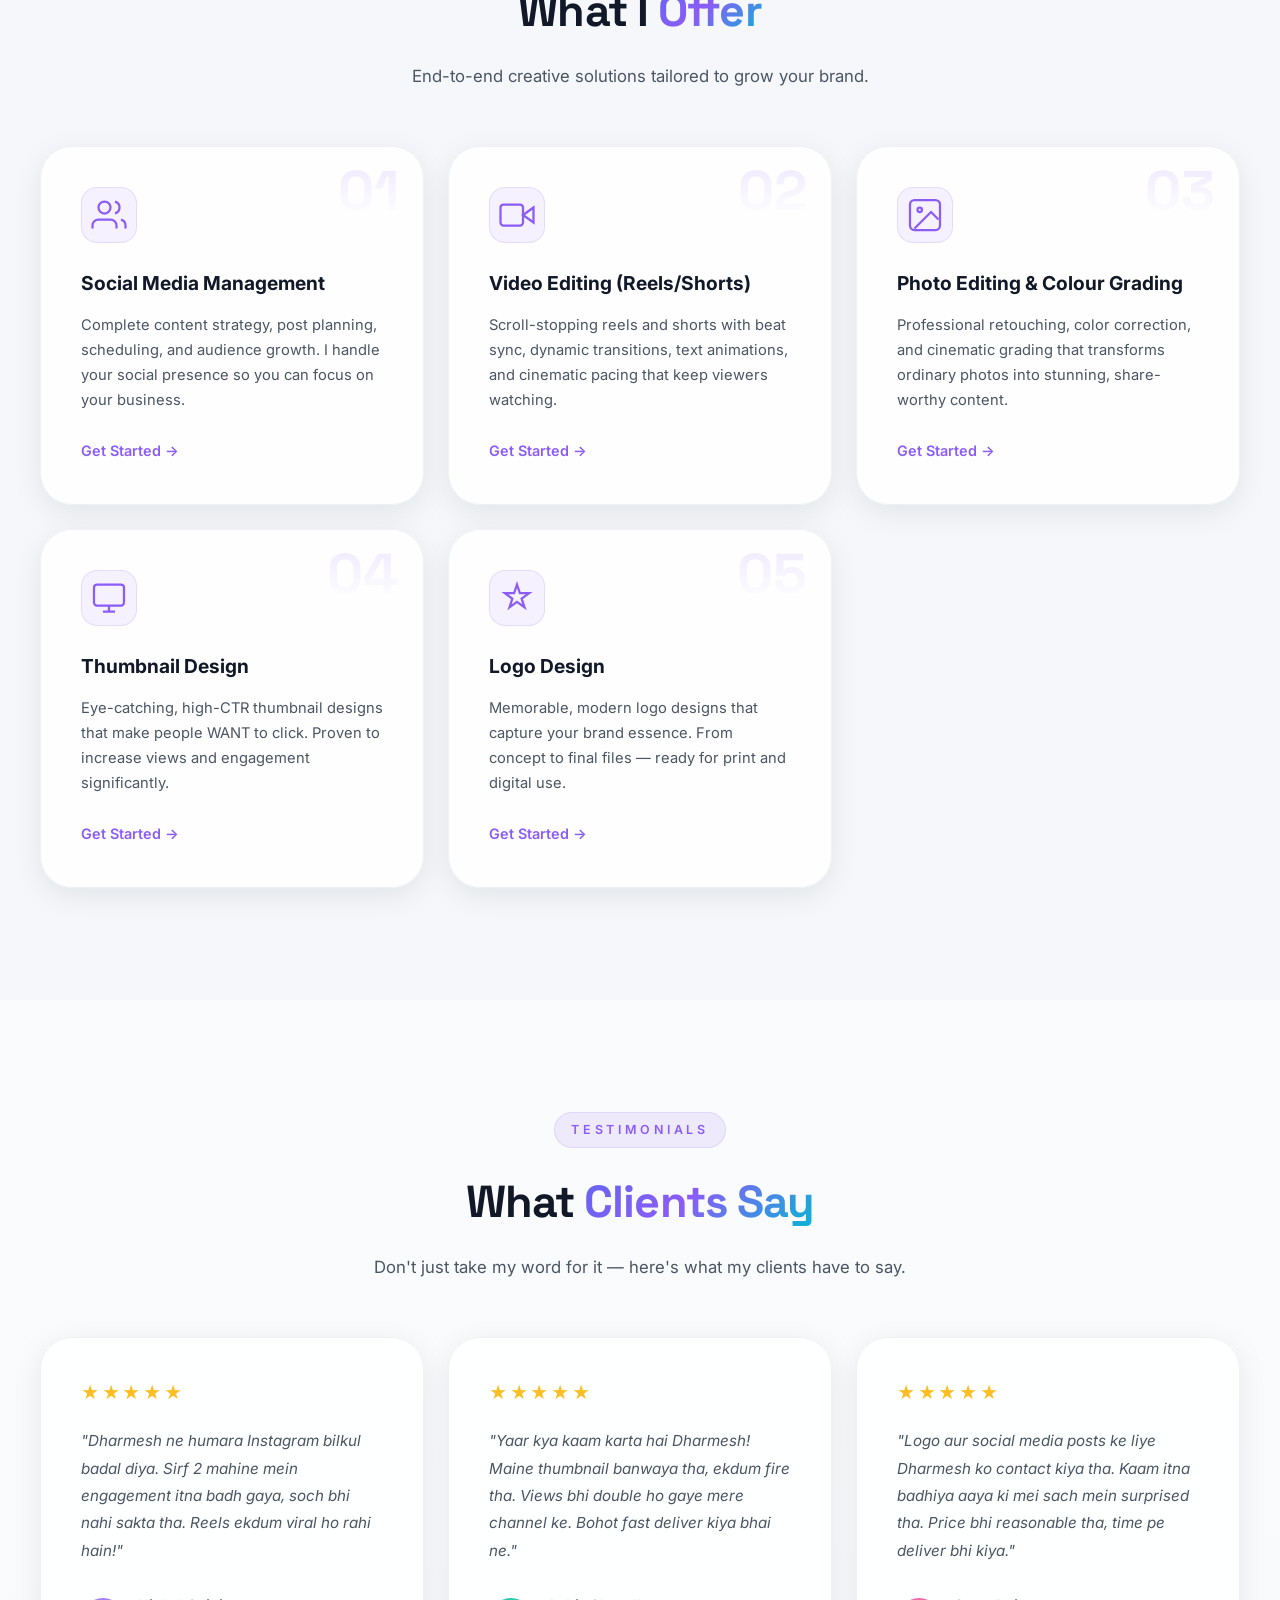
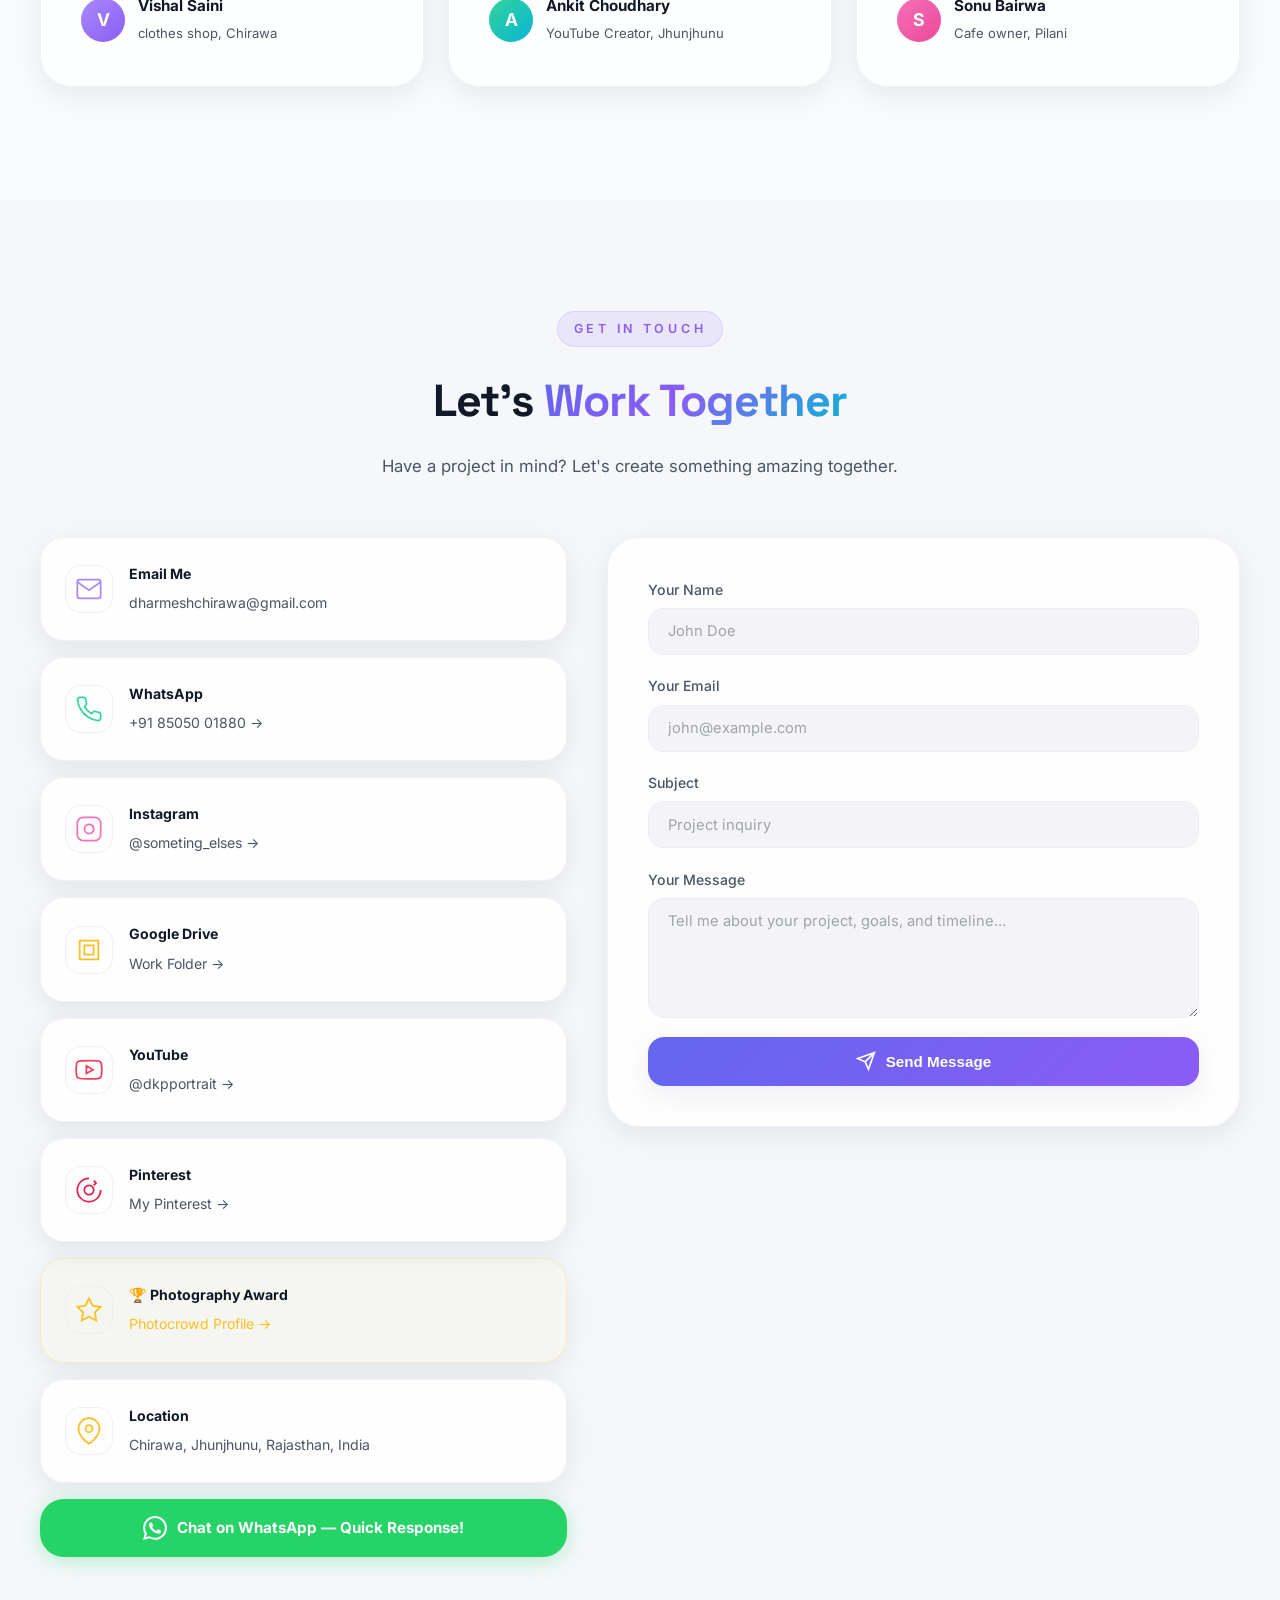
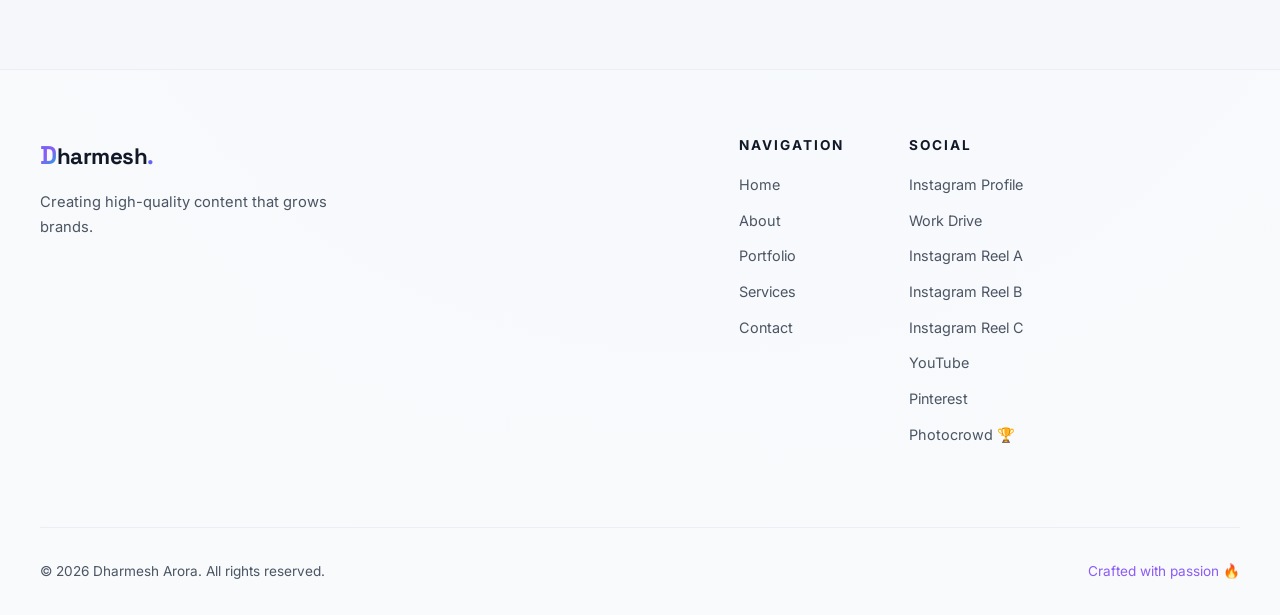
==== commit 7c78a70f: "Update portfolio" ====
--- a/index.html
+++ b/index.html
@@ -276,7 +276,7 @@
         <div class="featured-projects-grid" data-animate="fade-up" data-delay="150">
           <article class="project-card glass-card" data-animate="fade-up" data-delay="150">
             <div class="project-card-media">
-              <img src="assets/logo-brand-identity.jpeg" alt="Rajasthan GK logo and brand identity preview" loading="lazy" decoding="async" />
+              <img src="assets/Green And Creme Minimal Lotus With Sun Rays Jewellery Brand Logo Design_20260707_165336_0000.jpeg" alt="Rajasthan GK logo and brand identity preview" loading="lazy" decoding="async" />
               <!-- Removed small badge image per request -->
             </div>
             <div class="project-card-body">
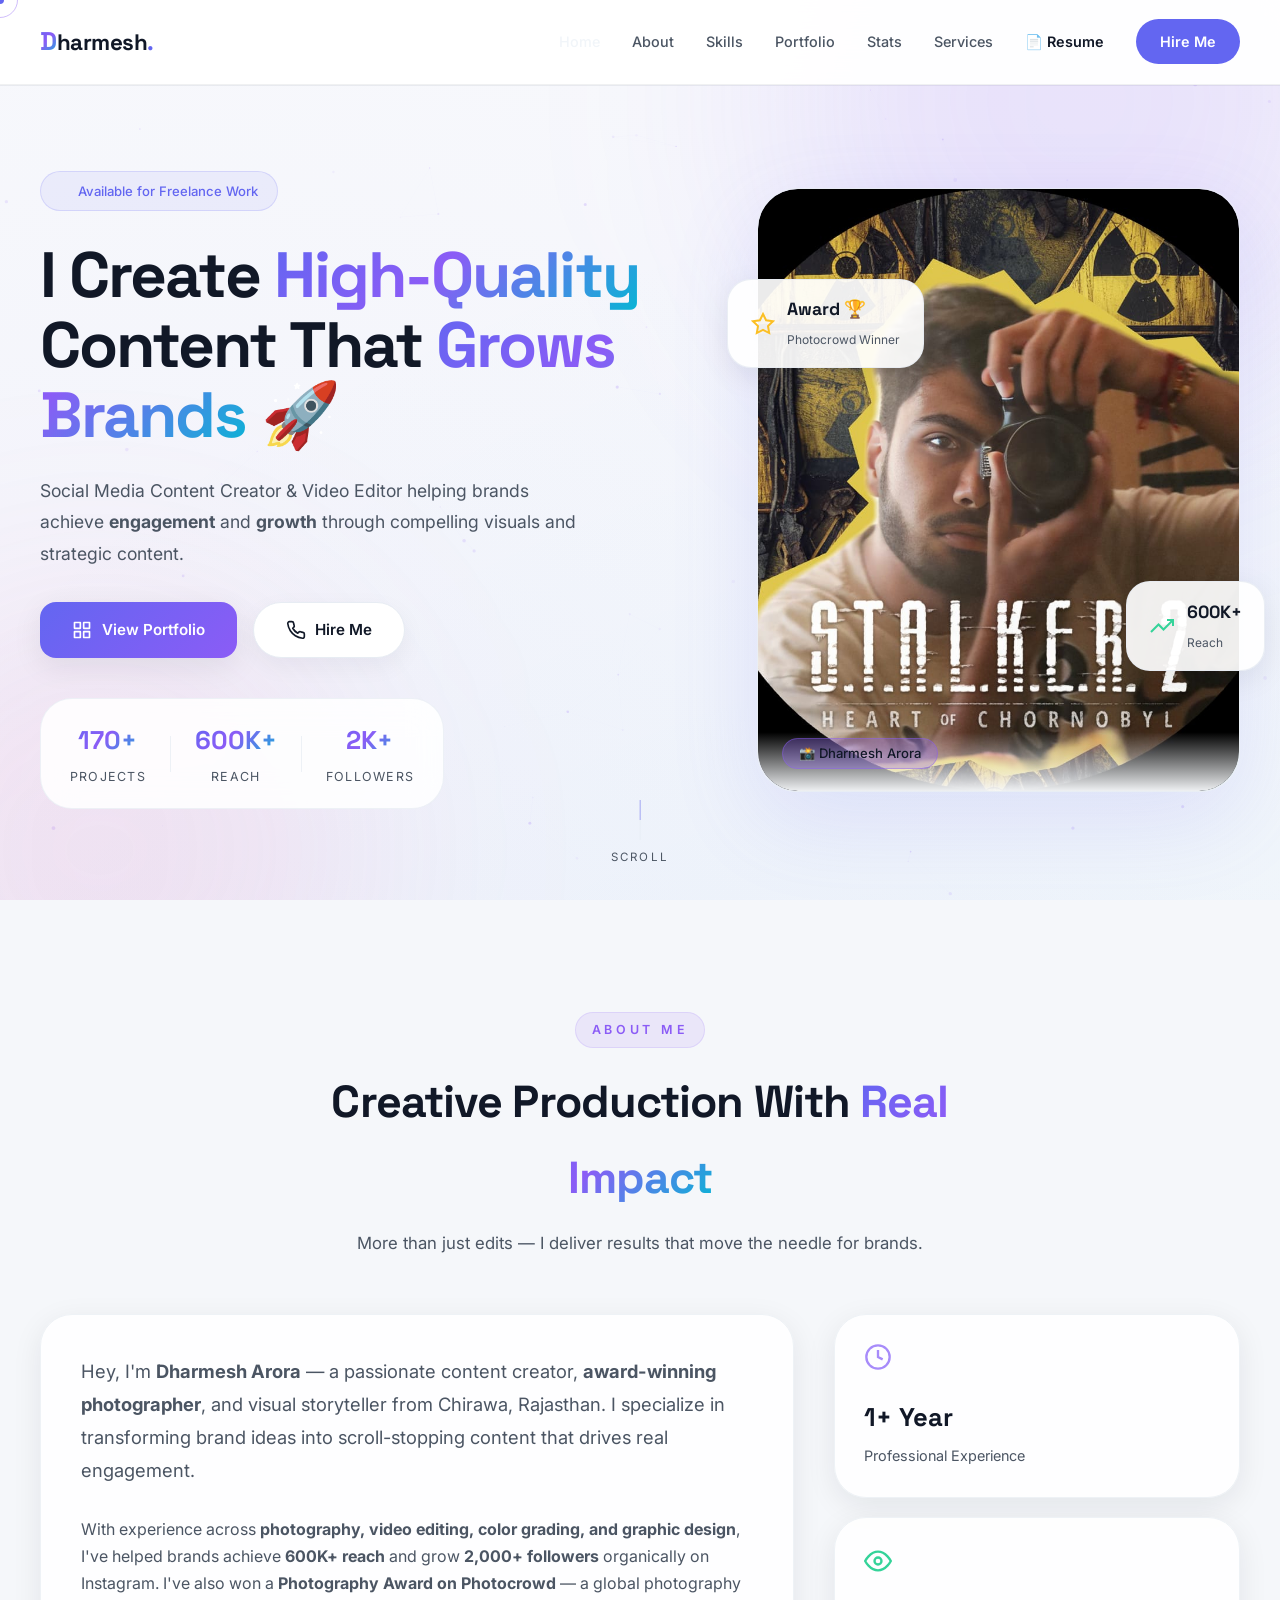
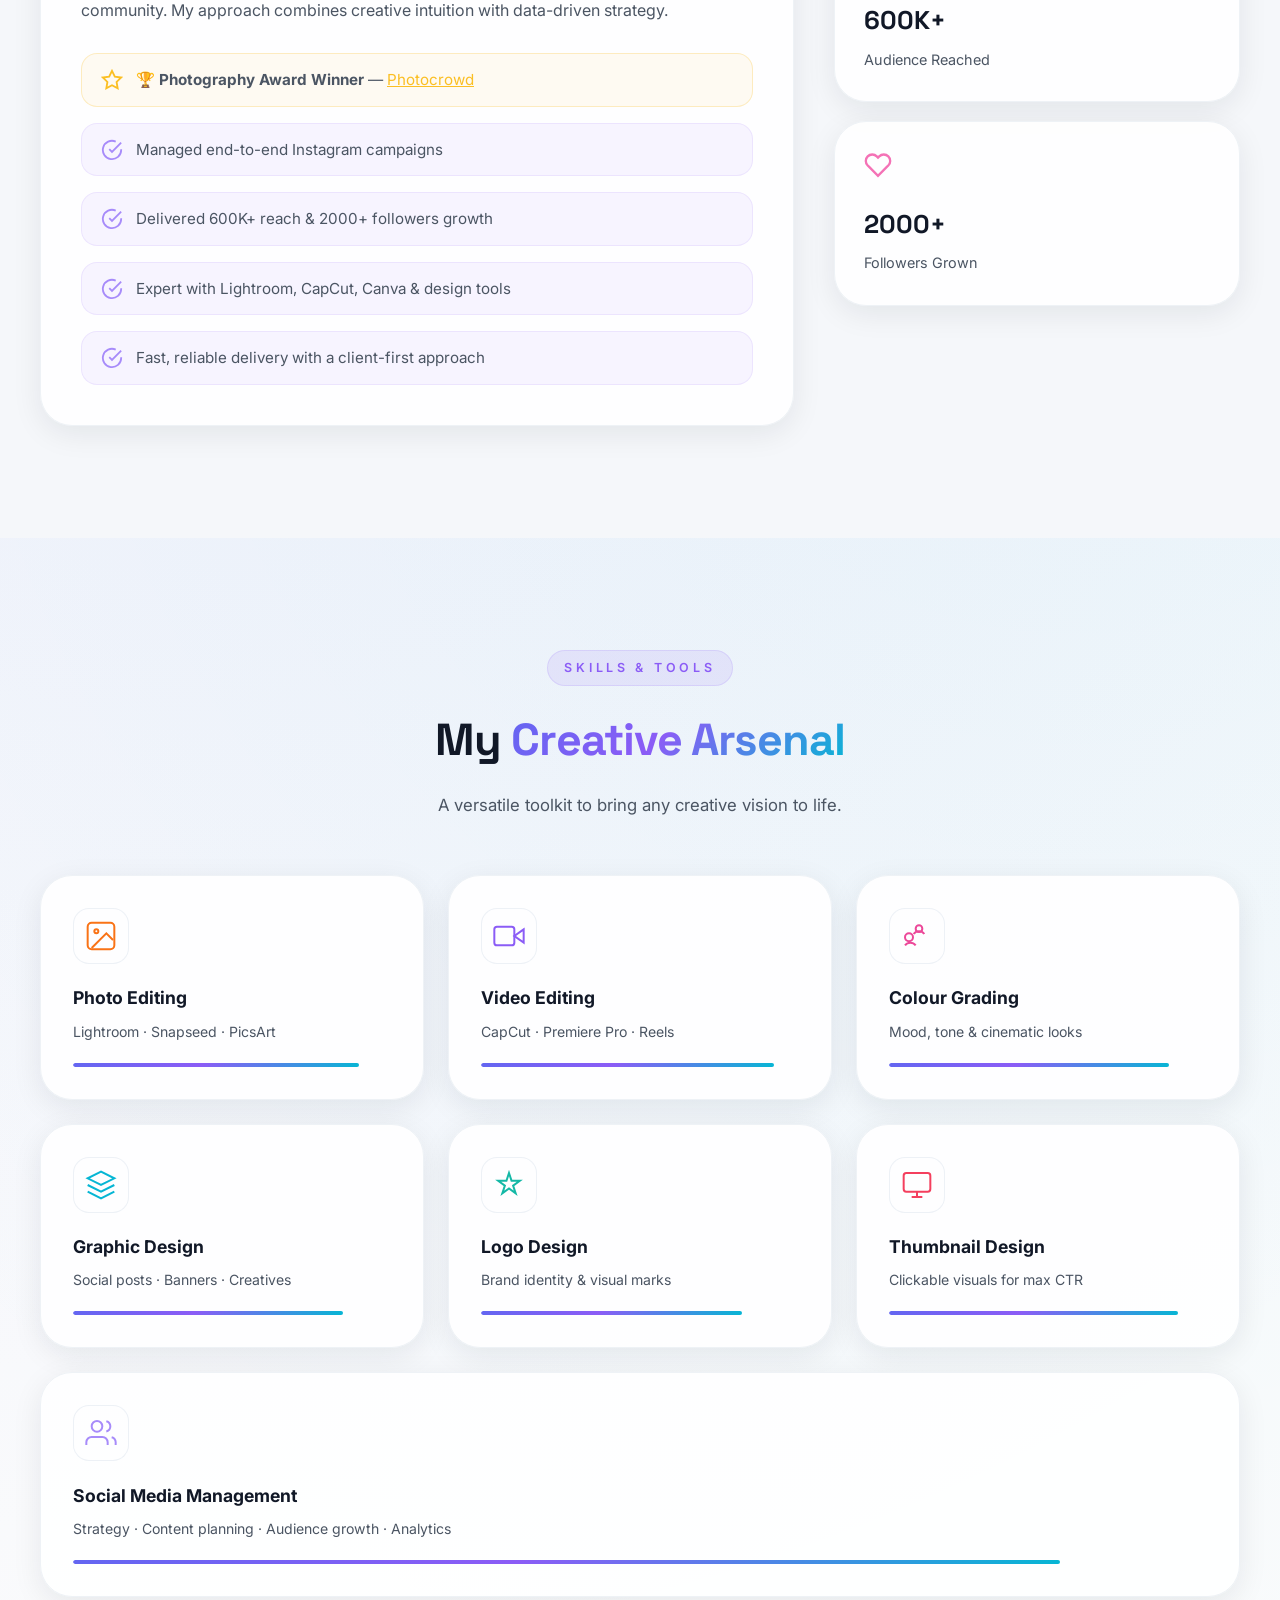
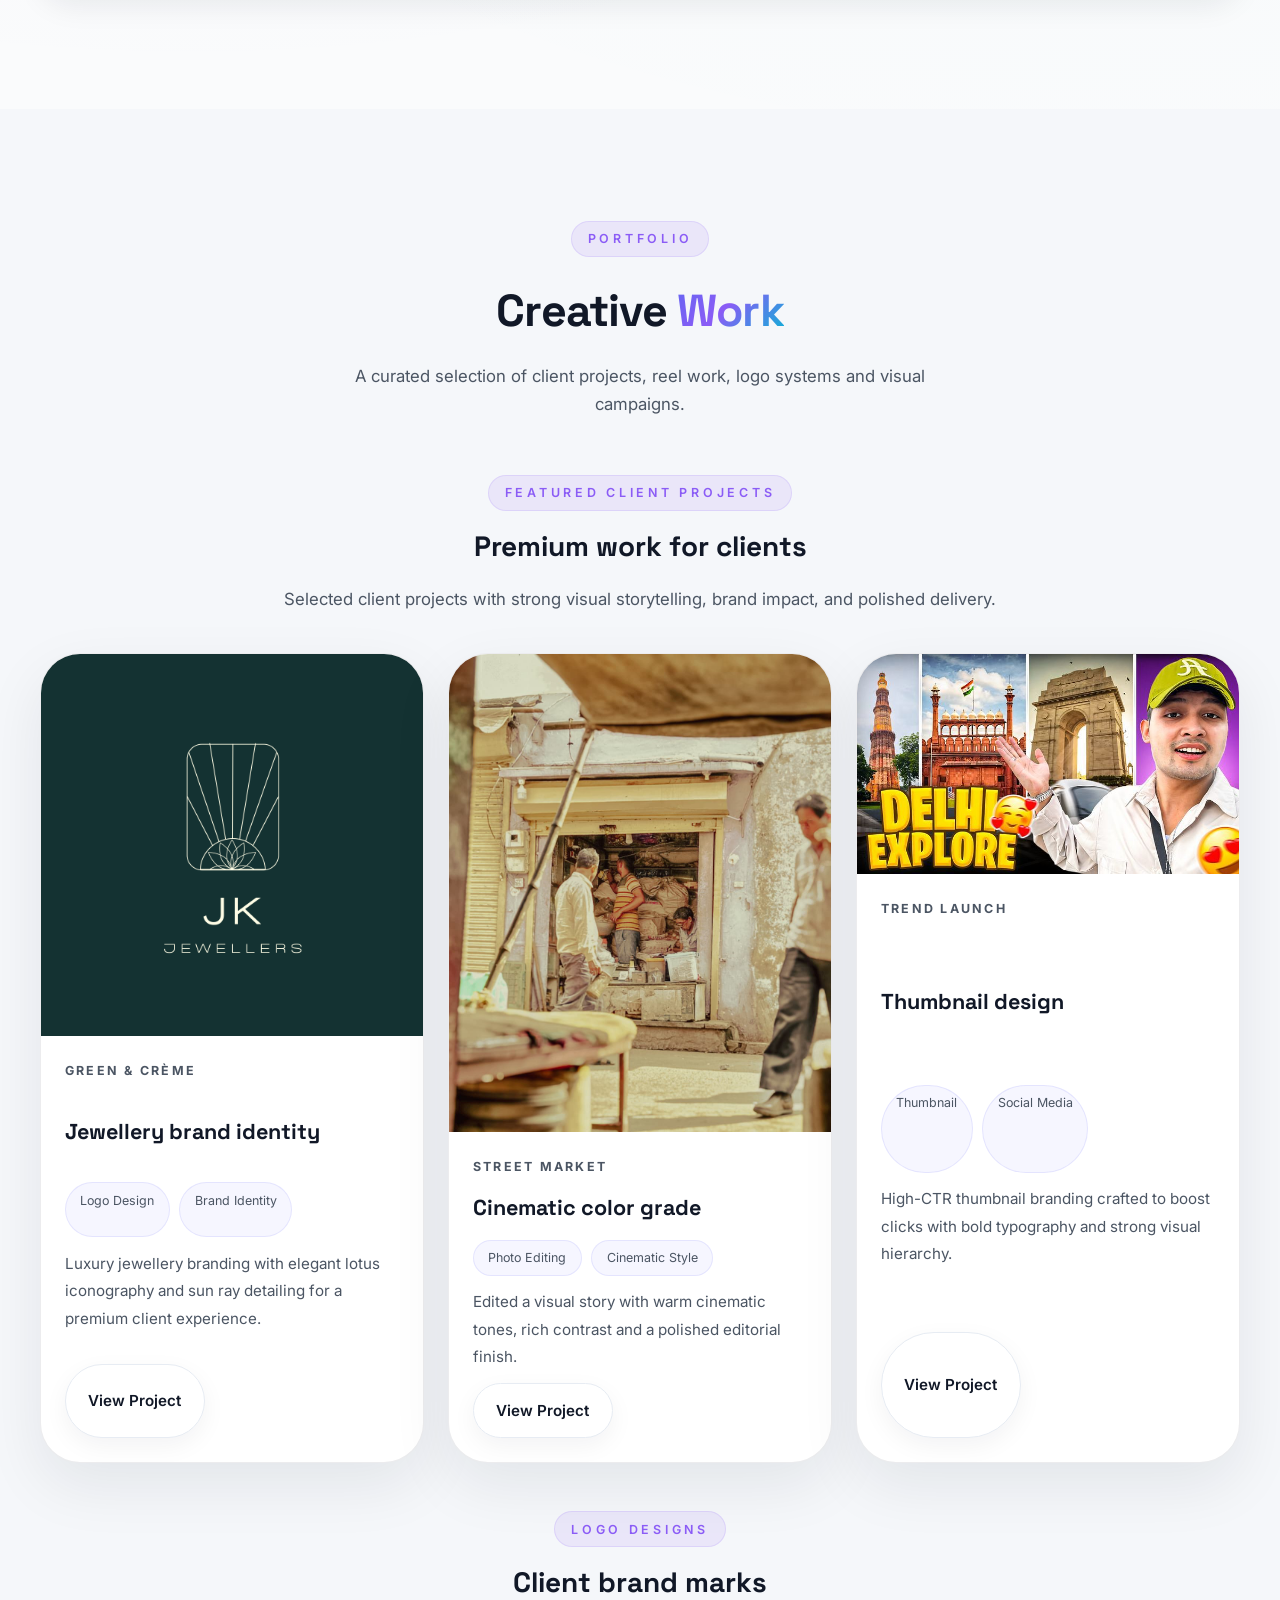
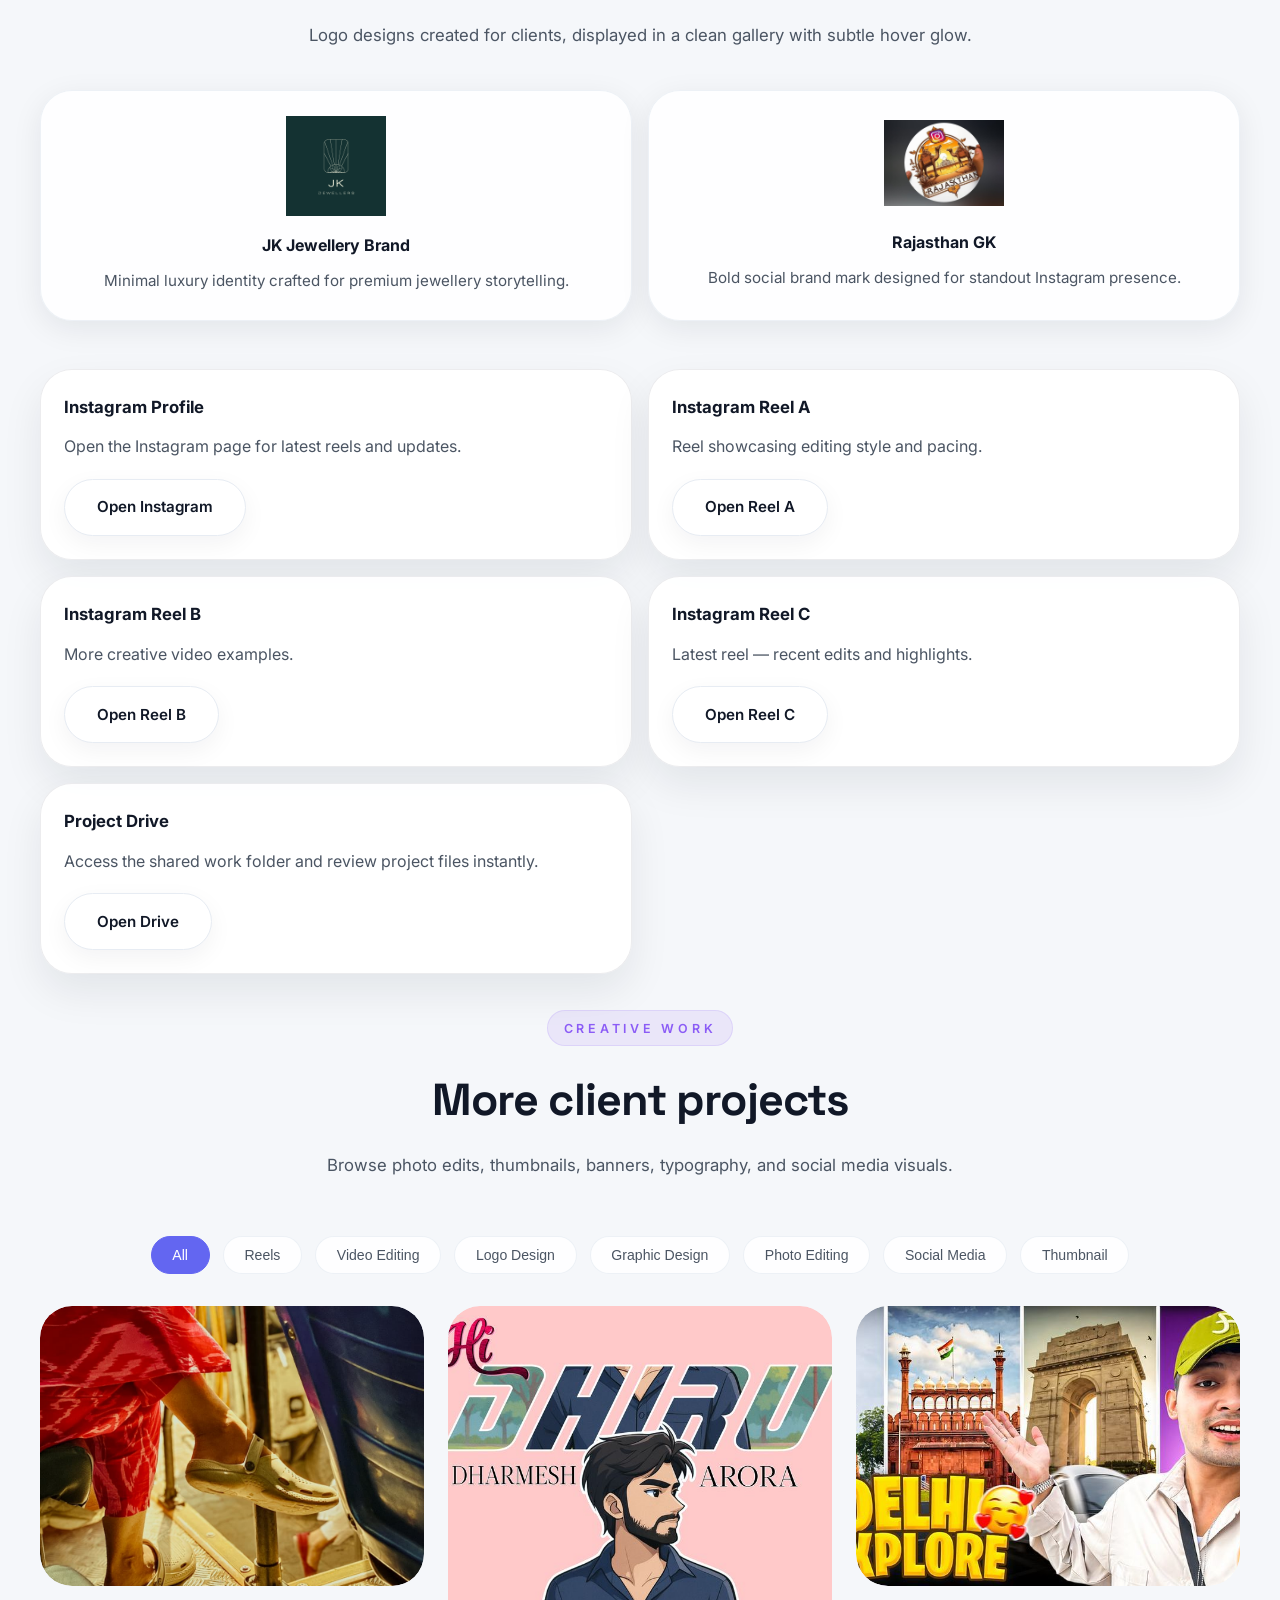
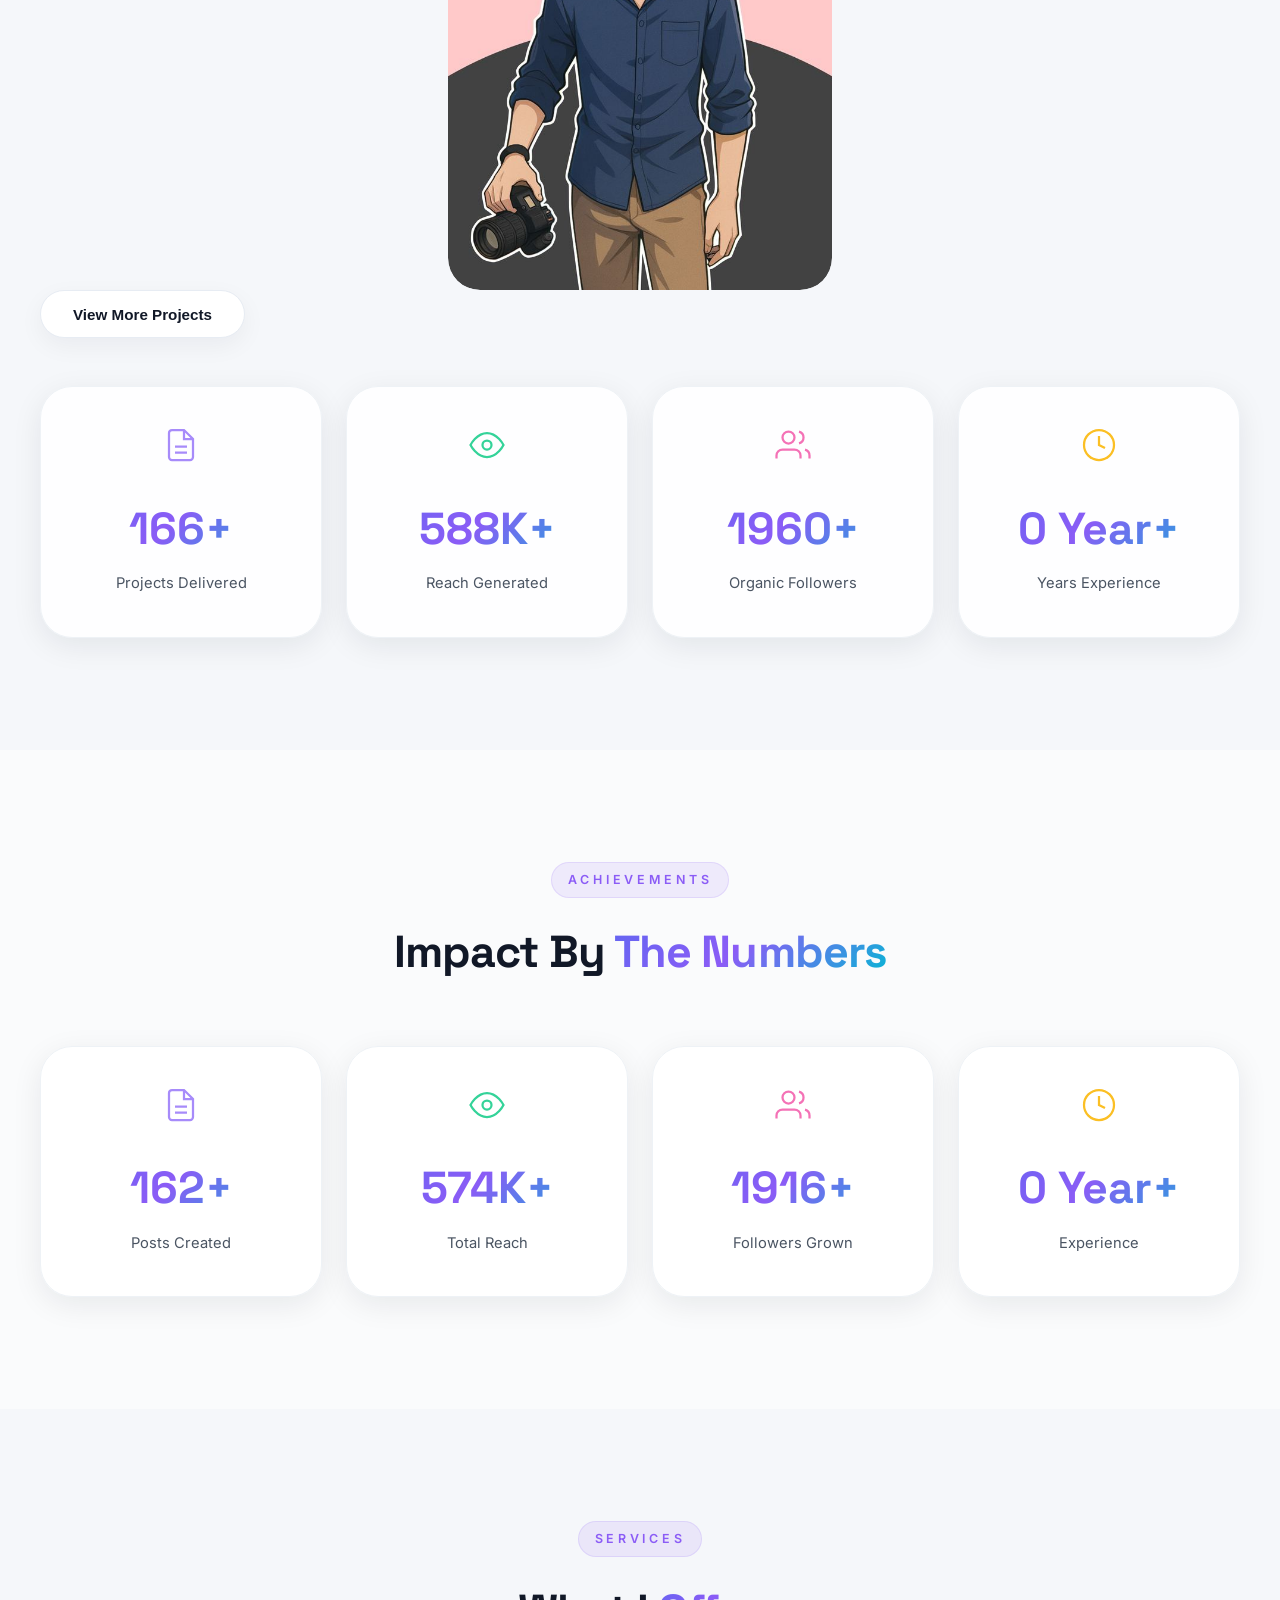
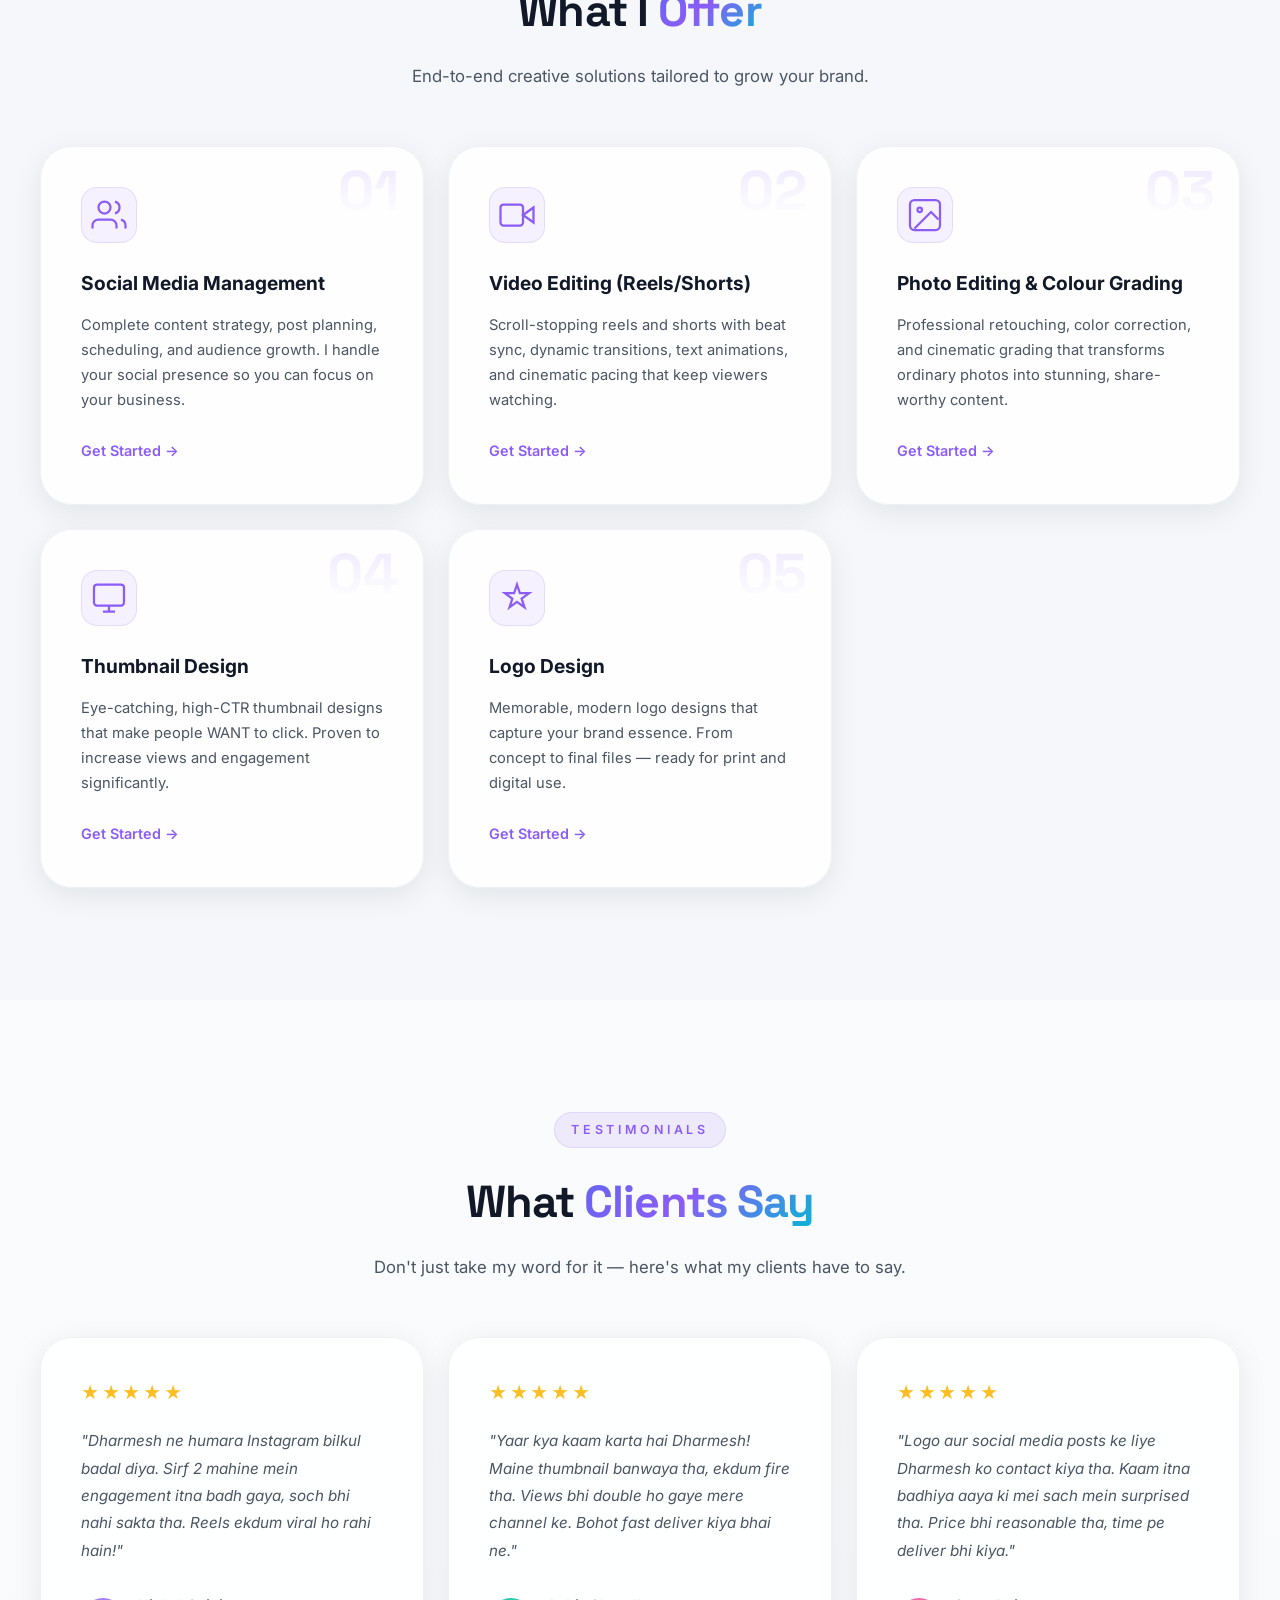
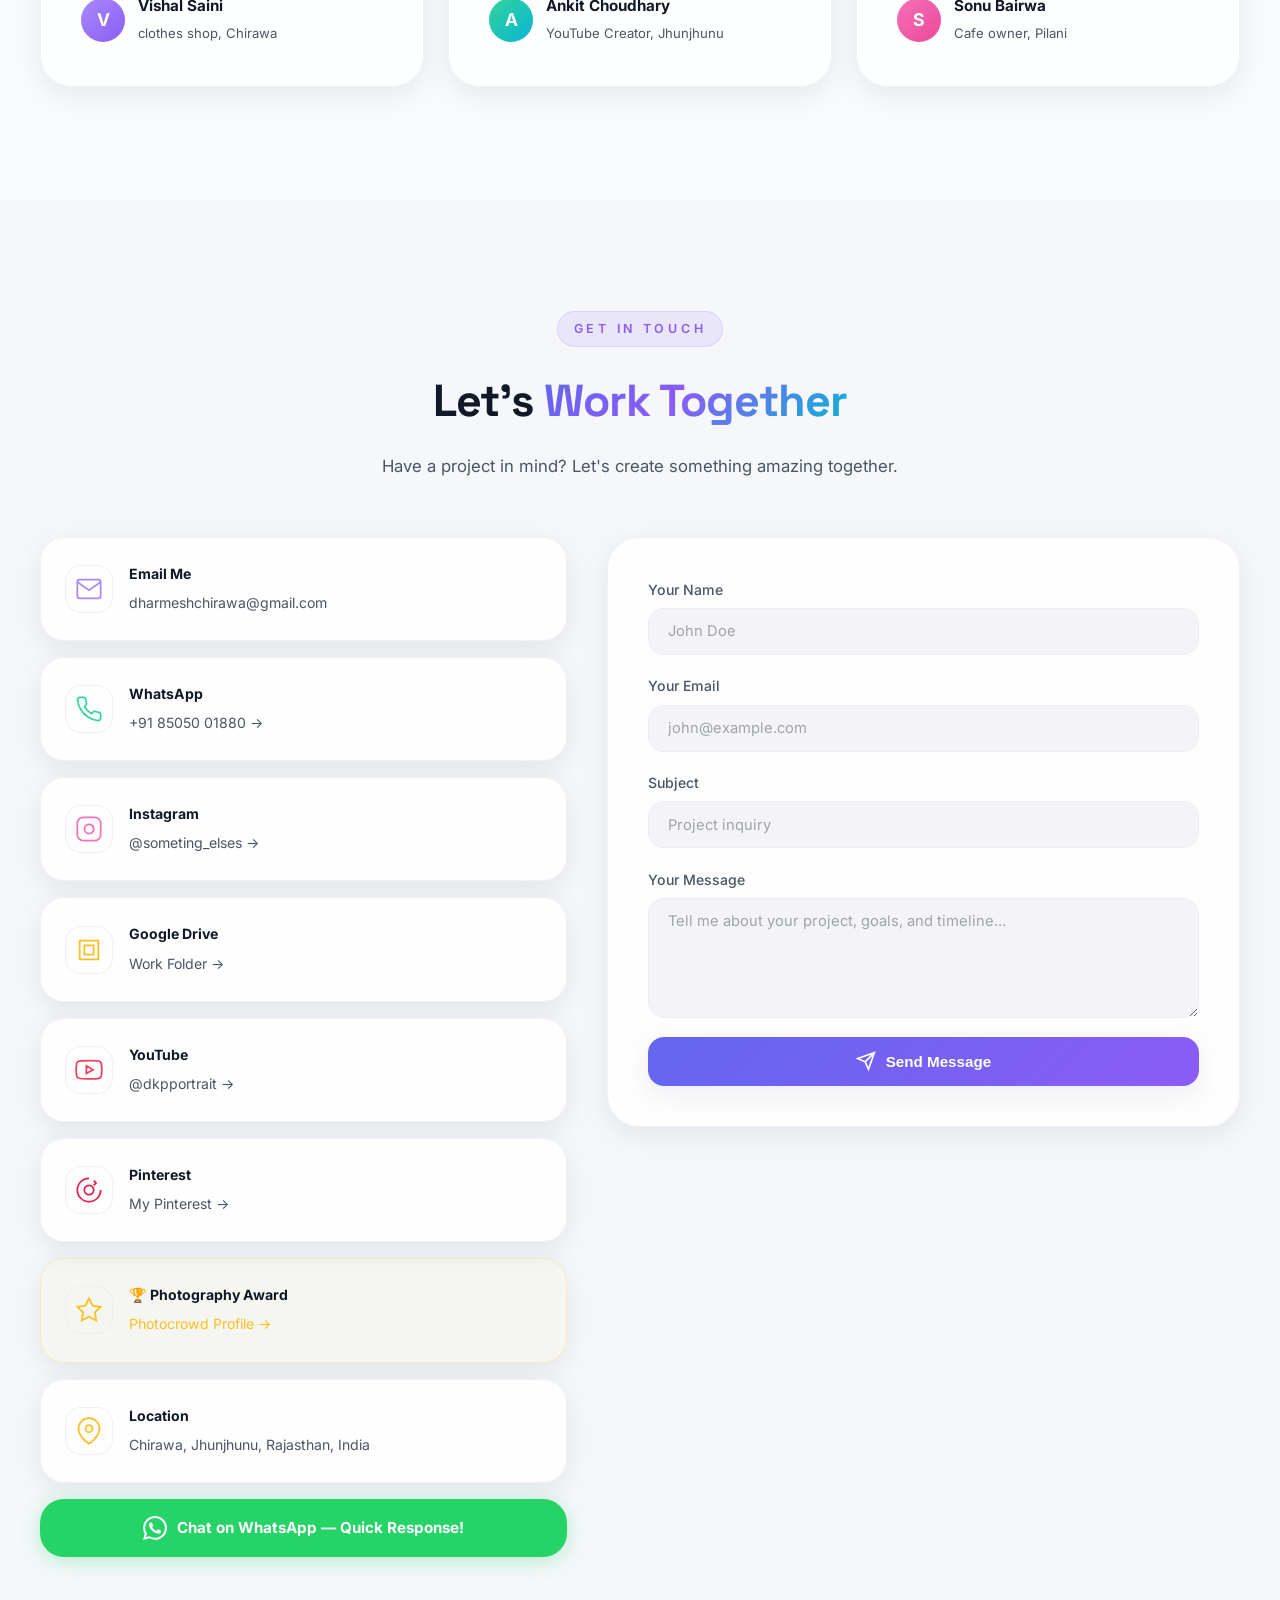
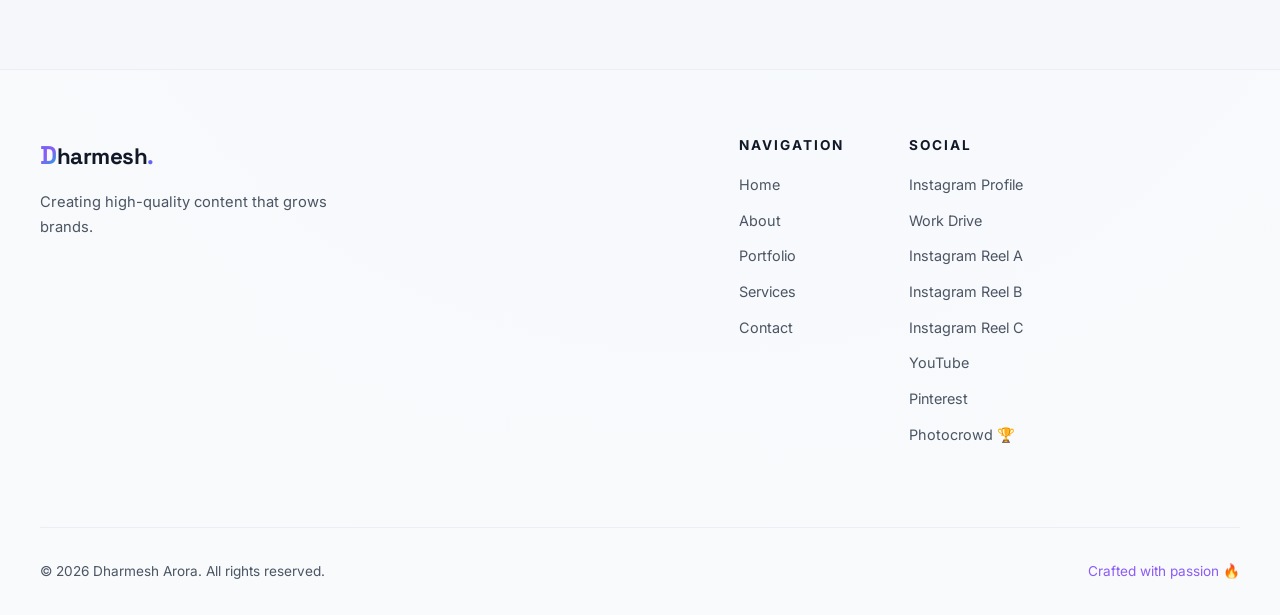
==== commit 38a85b13: "Update portfolio" ====
--- a/index.html
+++ b/index.html
@@ -276,7 +276,7 @@
         <div class="featured-projects-grid" data-animate="fade-up" data-delay="150">
           <article class="project-card glass-card" data-animate="fade-up" data-delay="150">
             <div class="project-card-media">
-              <img src="assets/Green And Creme Minimal Lotus With Sun Rays Jewellery Brand Logo Design_20260707_165336_0000.jpeg" alt="Rajasthan GK logo and brand identity preview" loading="lazy" decoding="async" />
+              <img src="assets/Green And Creme Minimal Lotus With Sun Rays Jewellery Brand Logo Design_20260707_165336_0000.jpg.jpeg" alt="Rajasthan GK logo and brand identity preview" loading="lazy" decoding="async" />
               <!-- Removed small badge image per request -->
             </div>
             <div class="project-card-body">
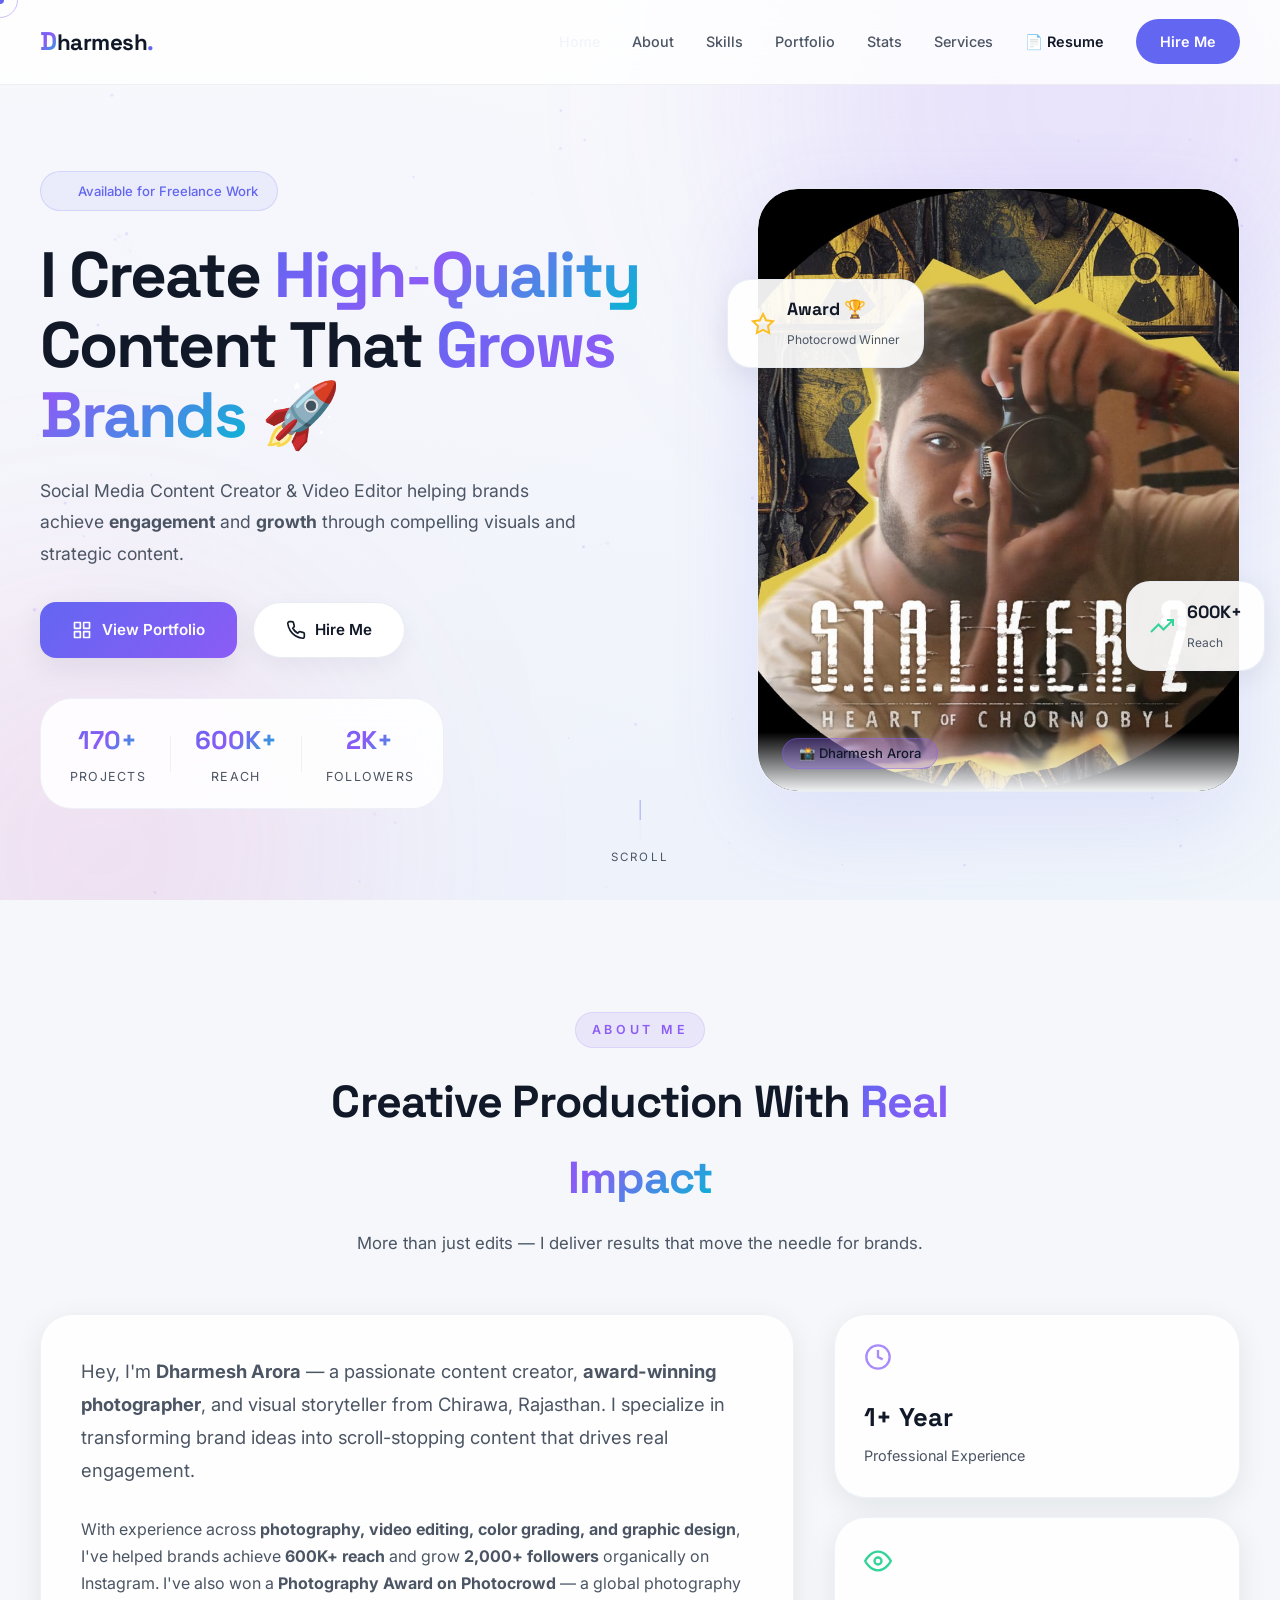
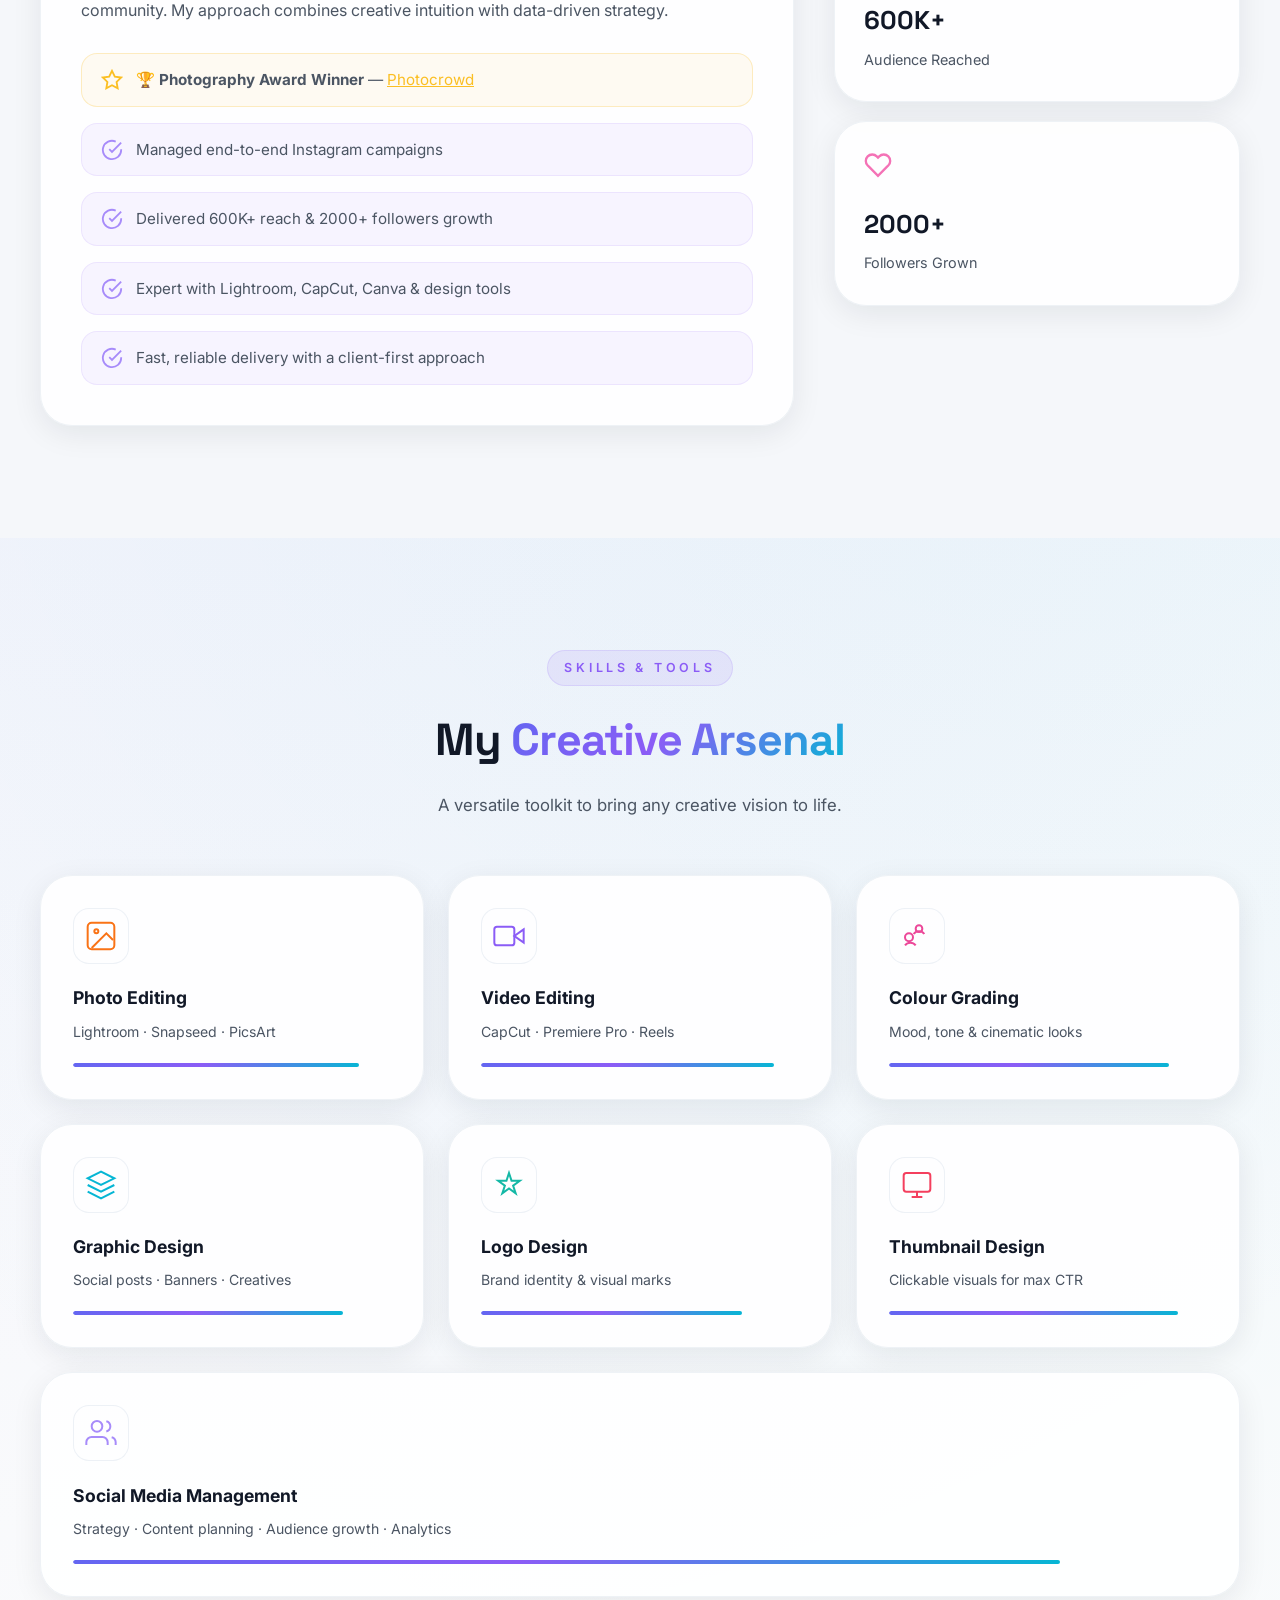
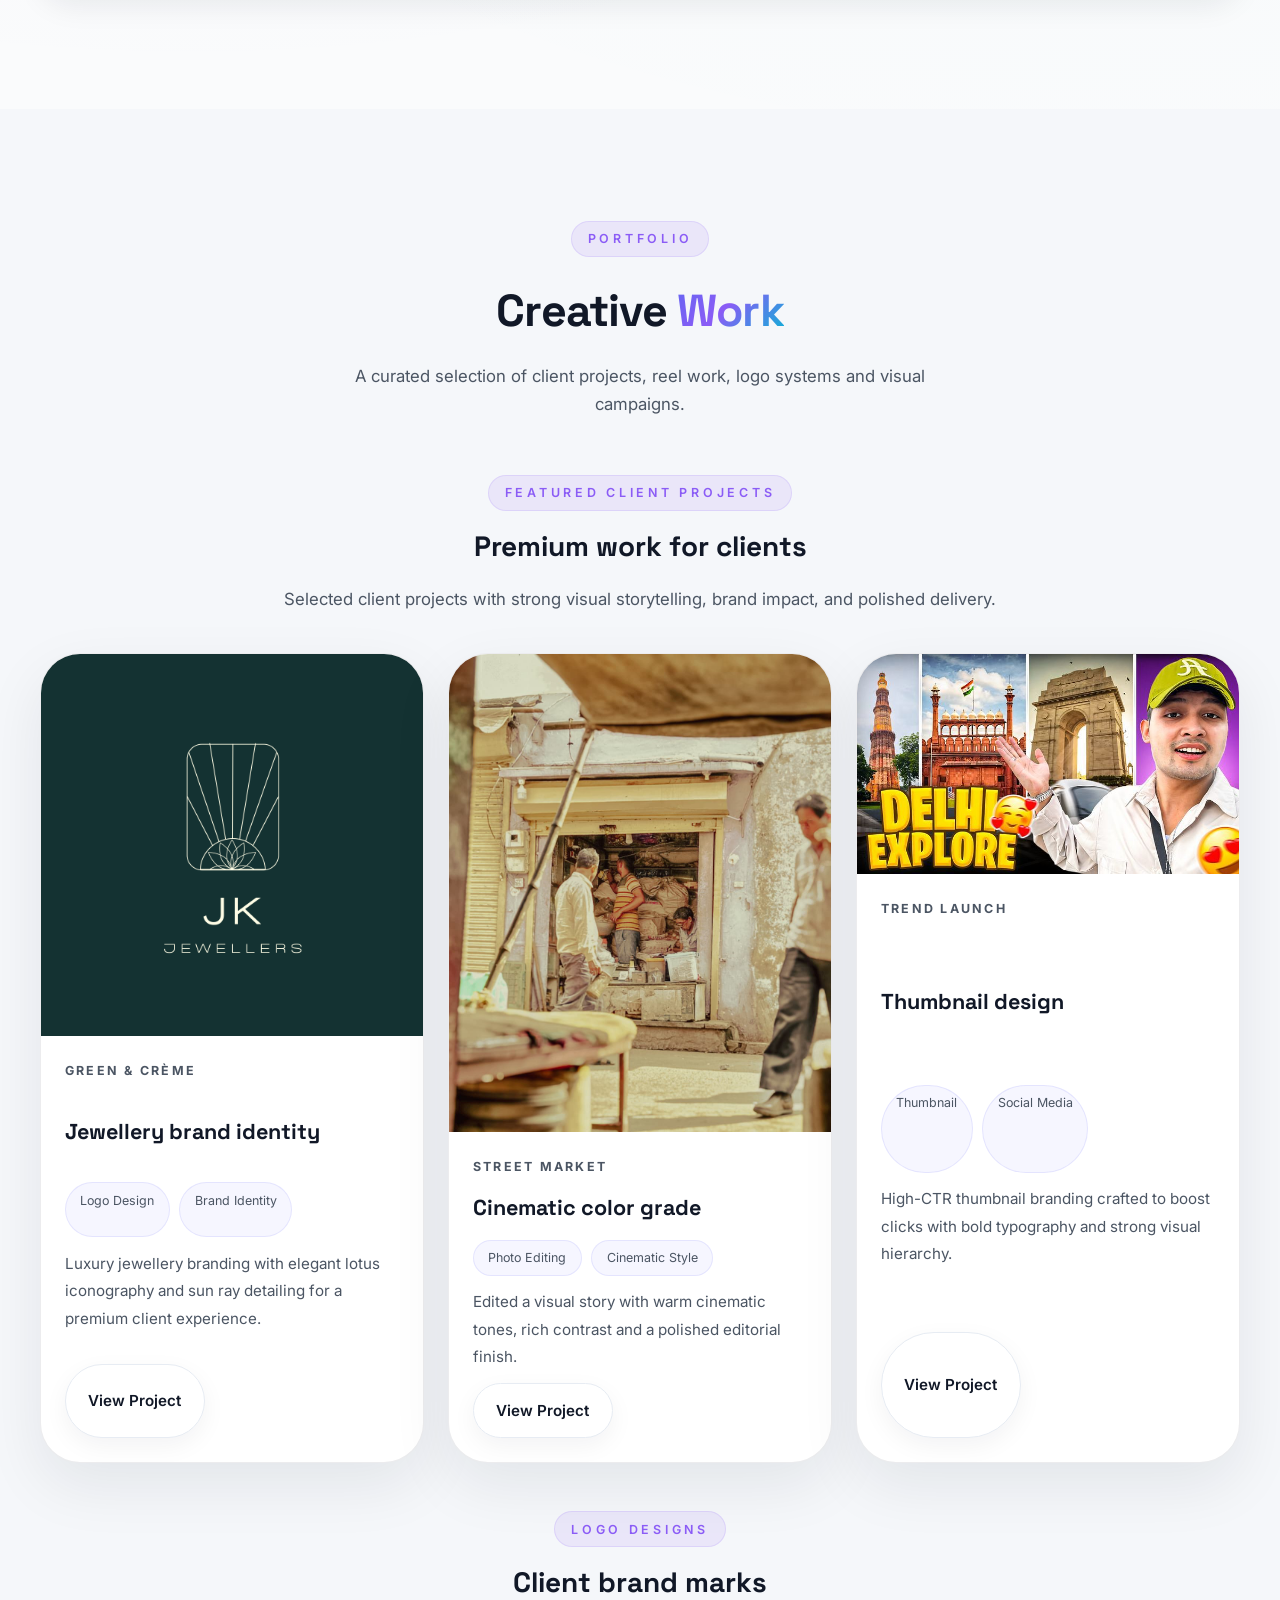
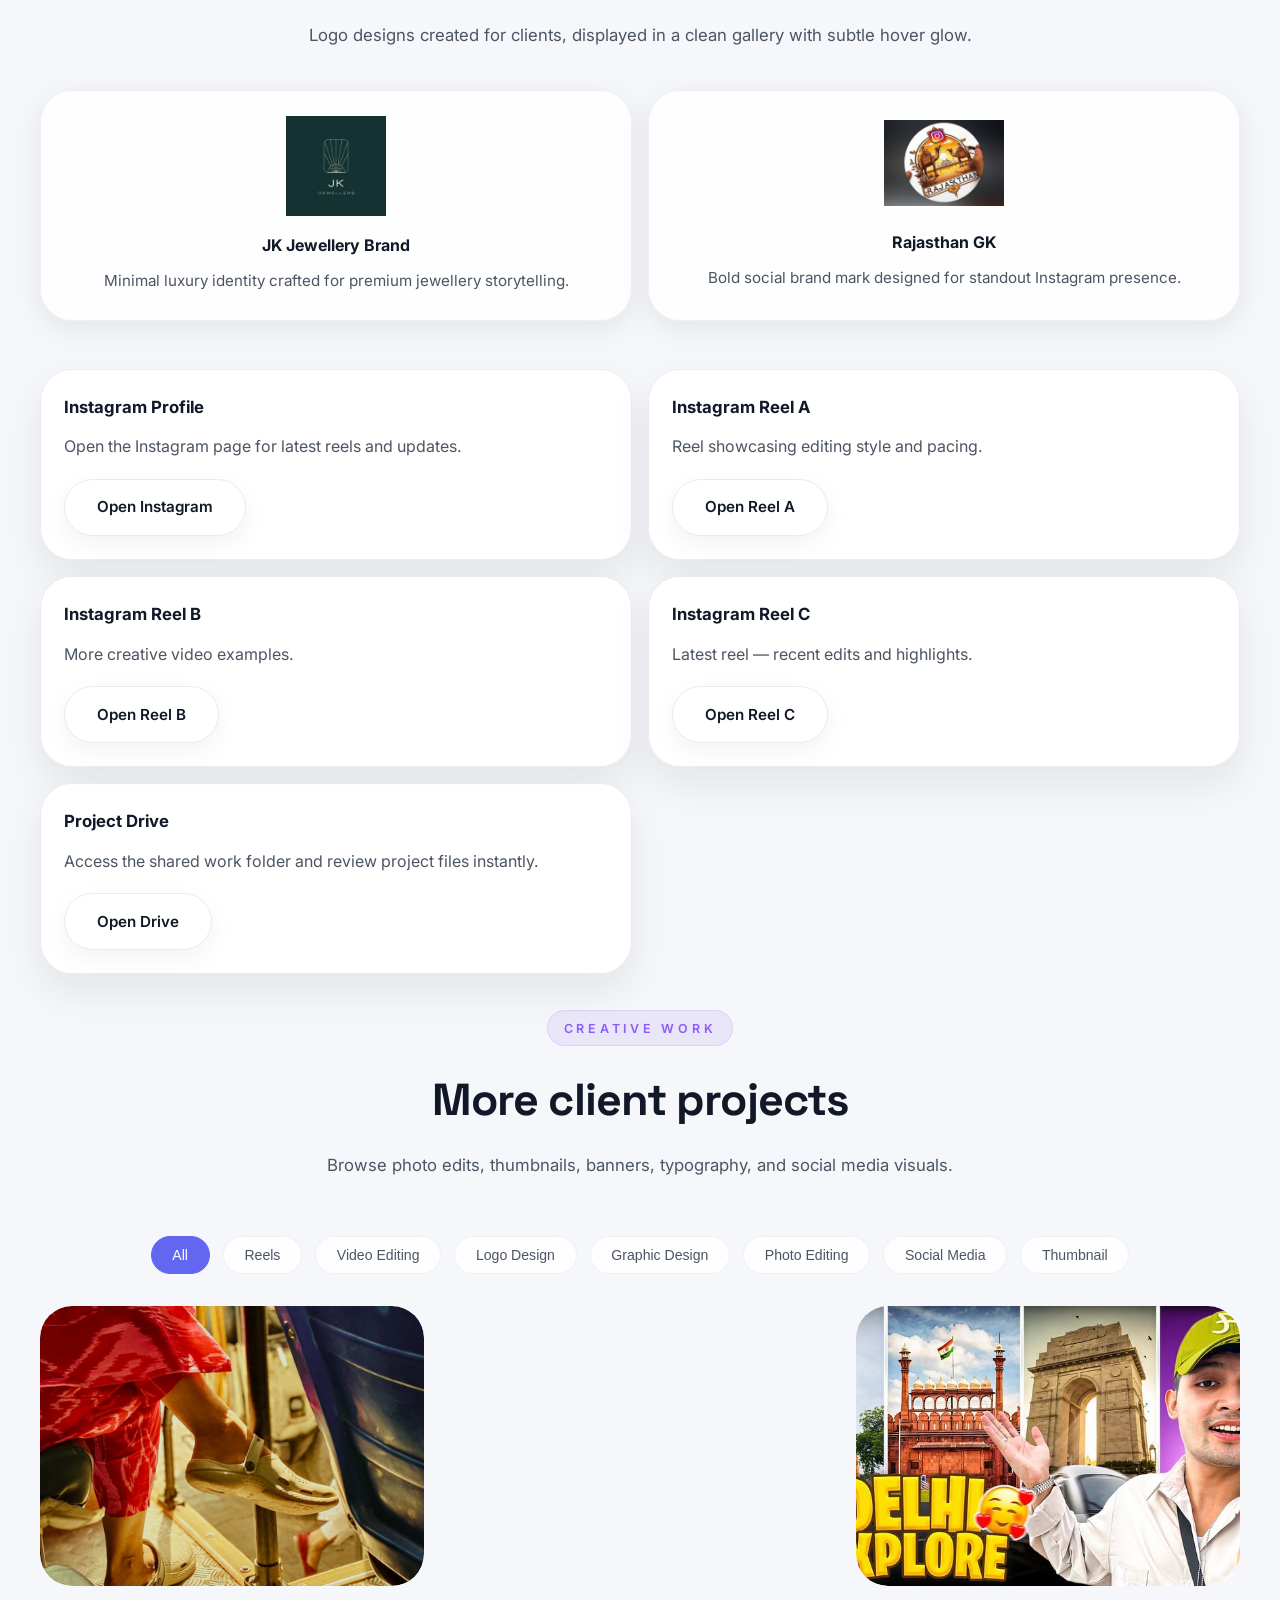
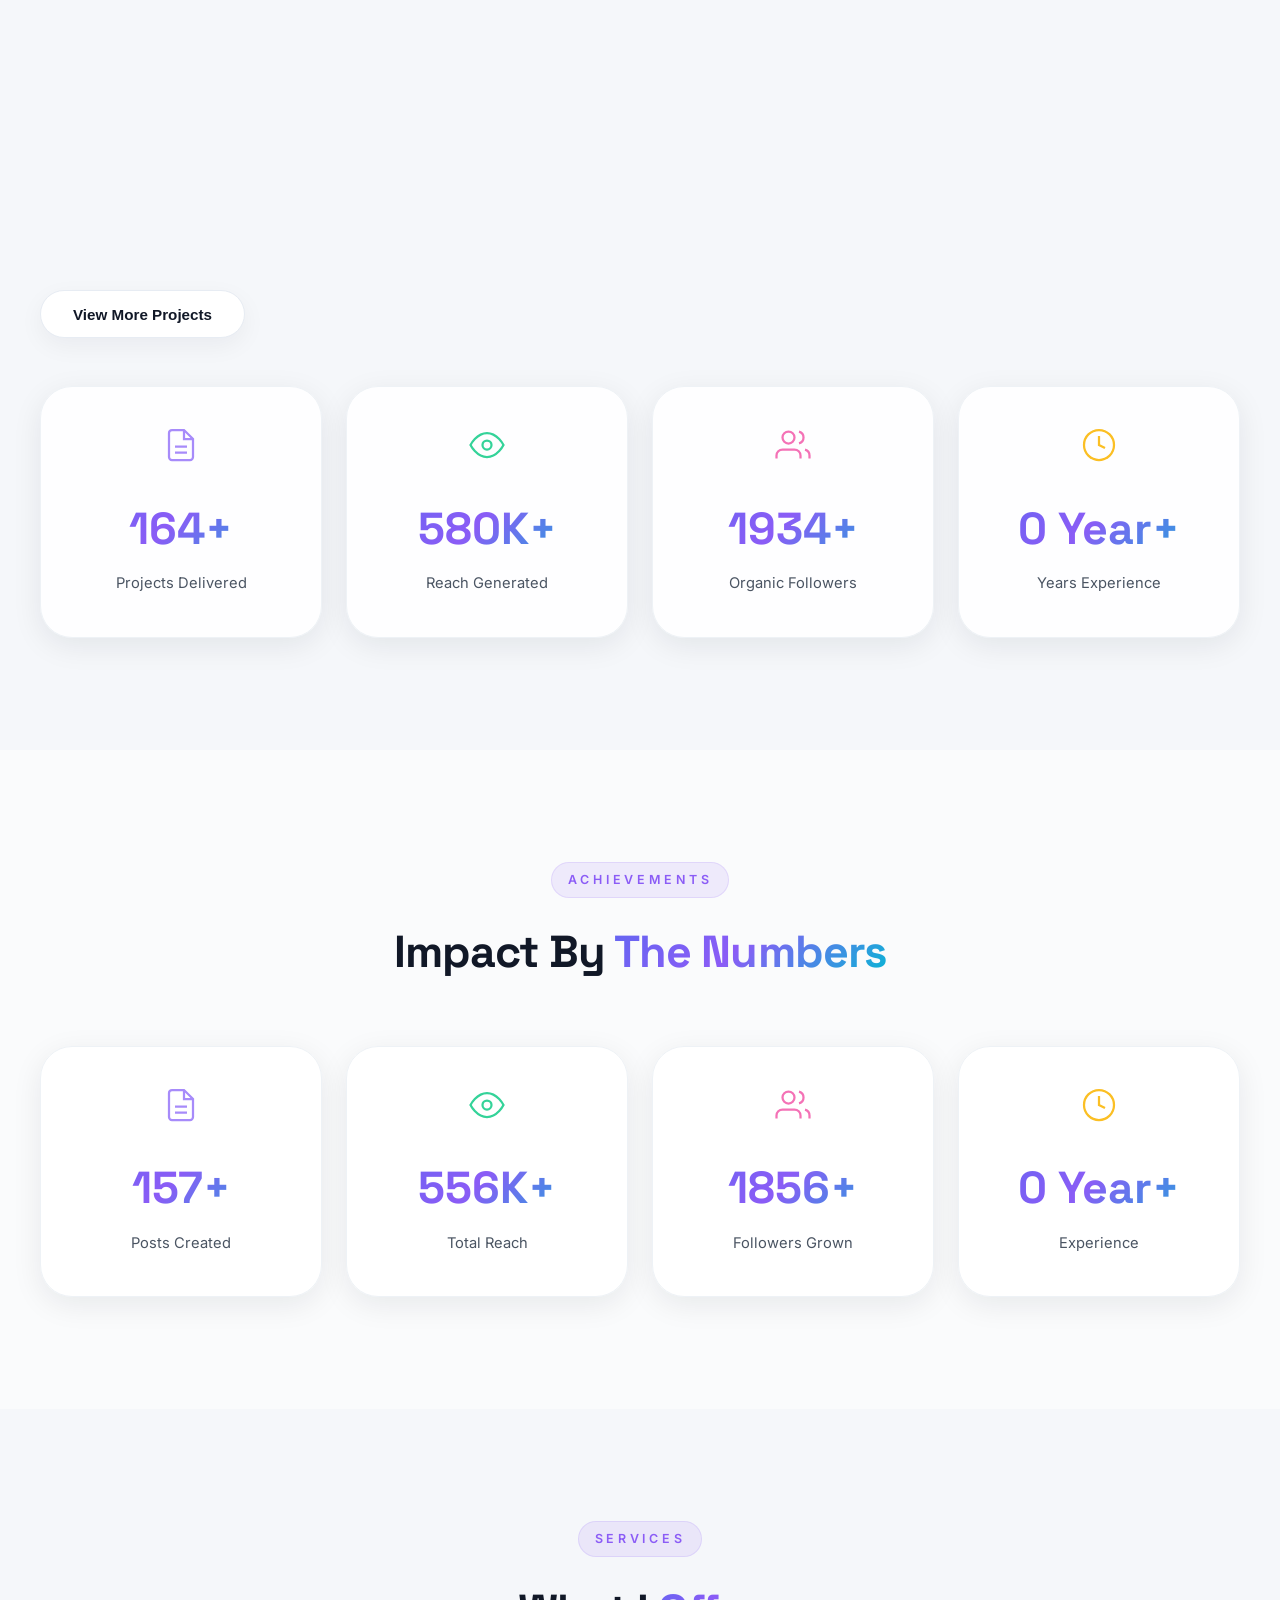
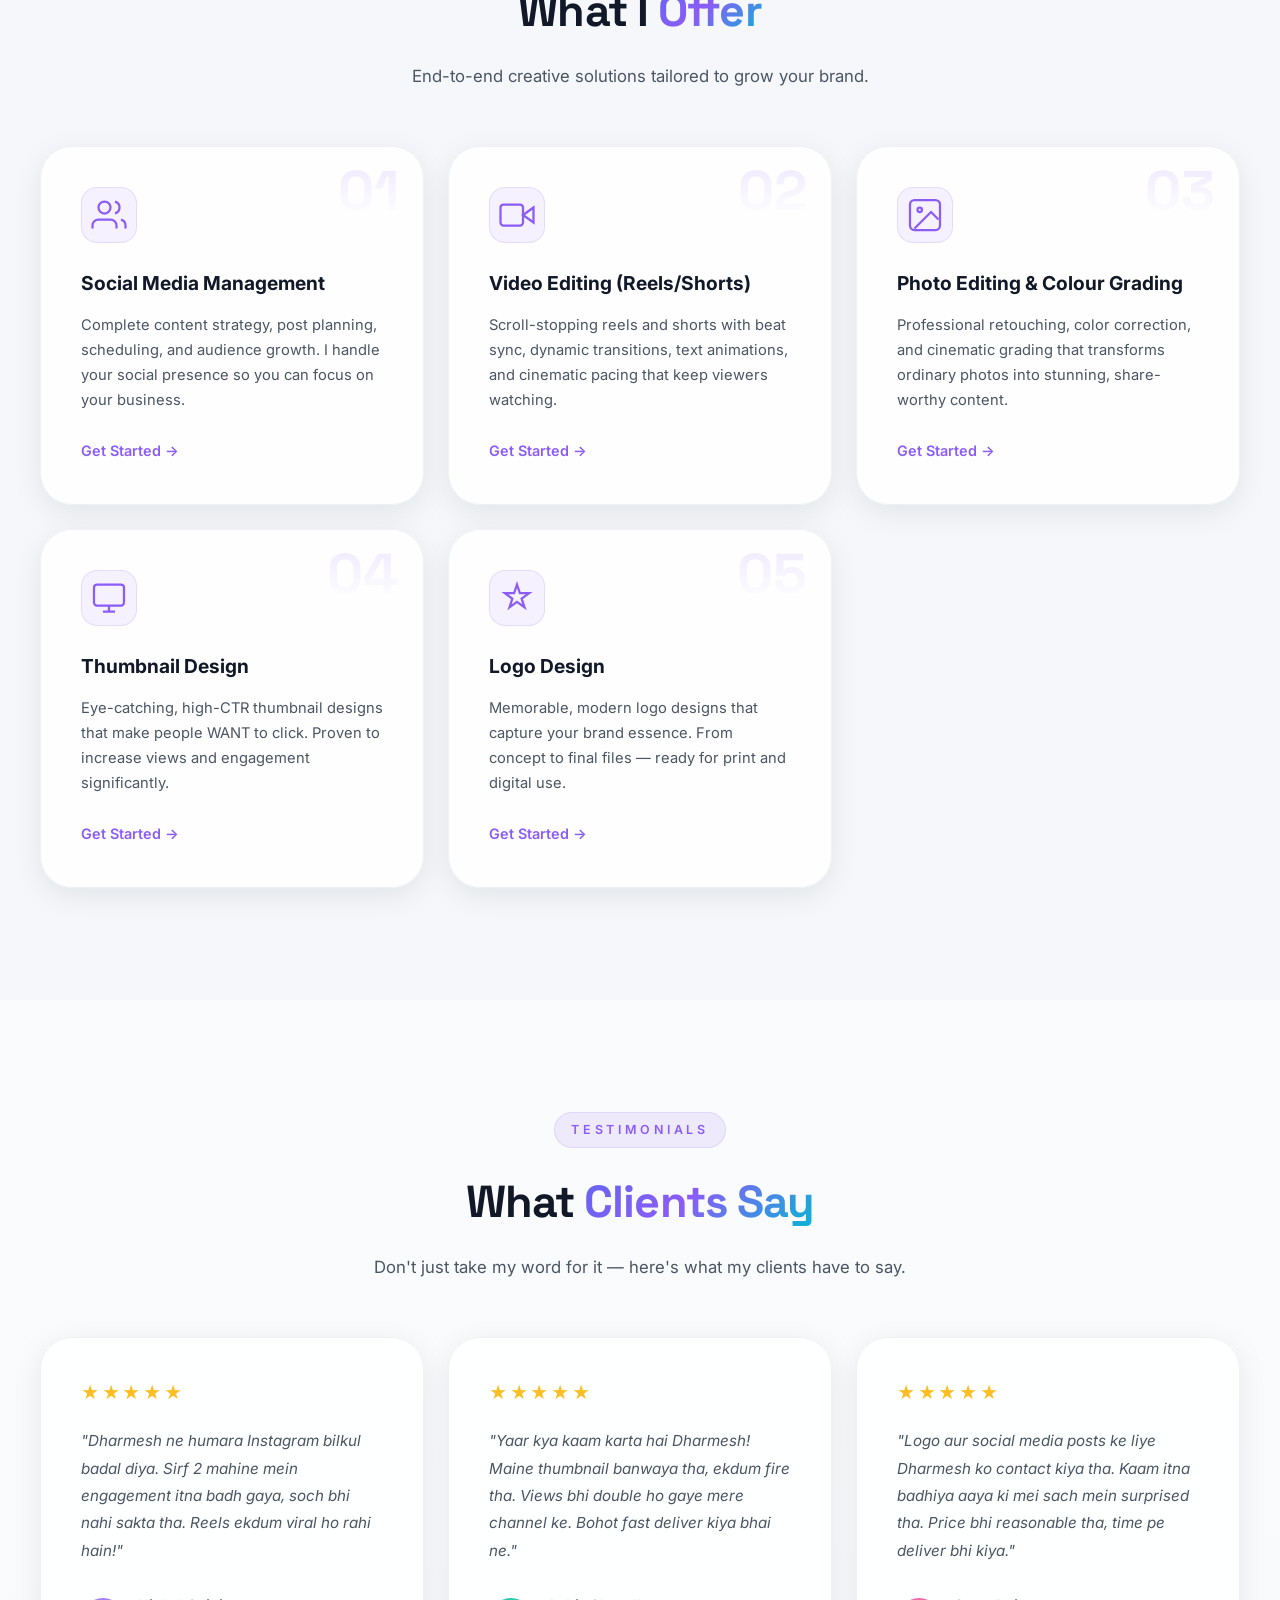
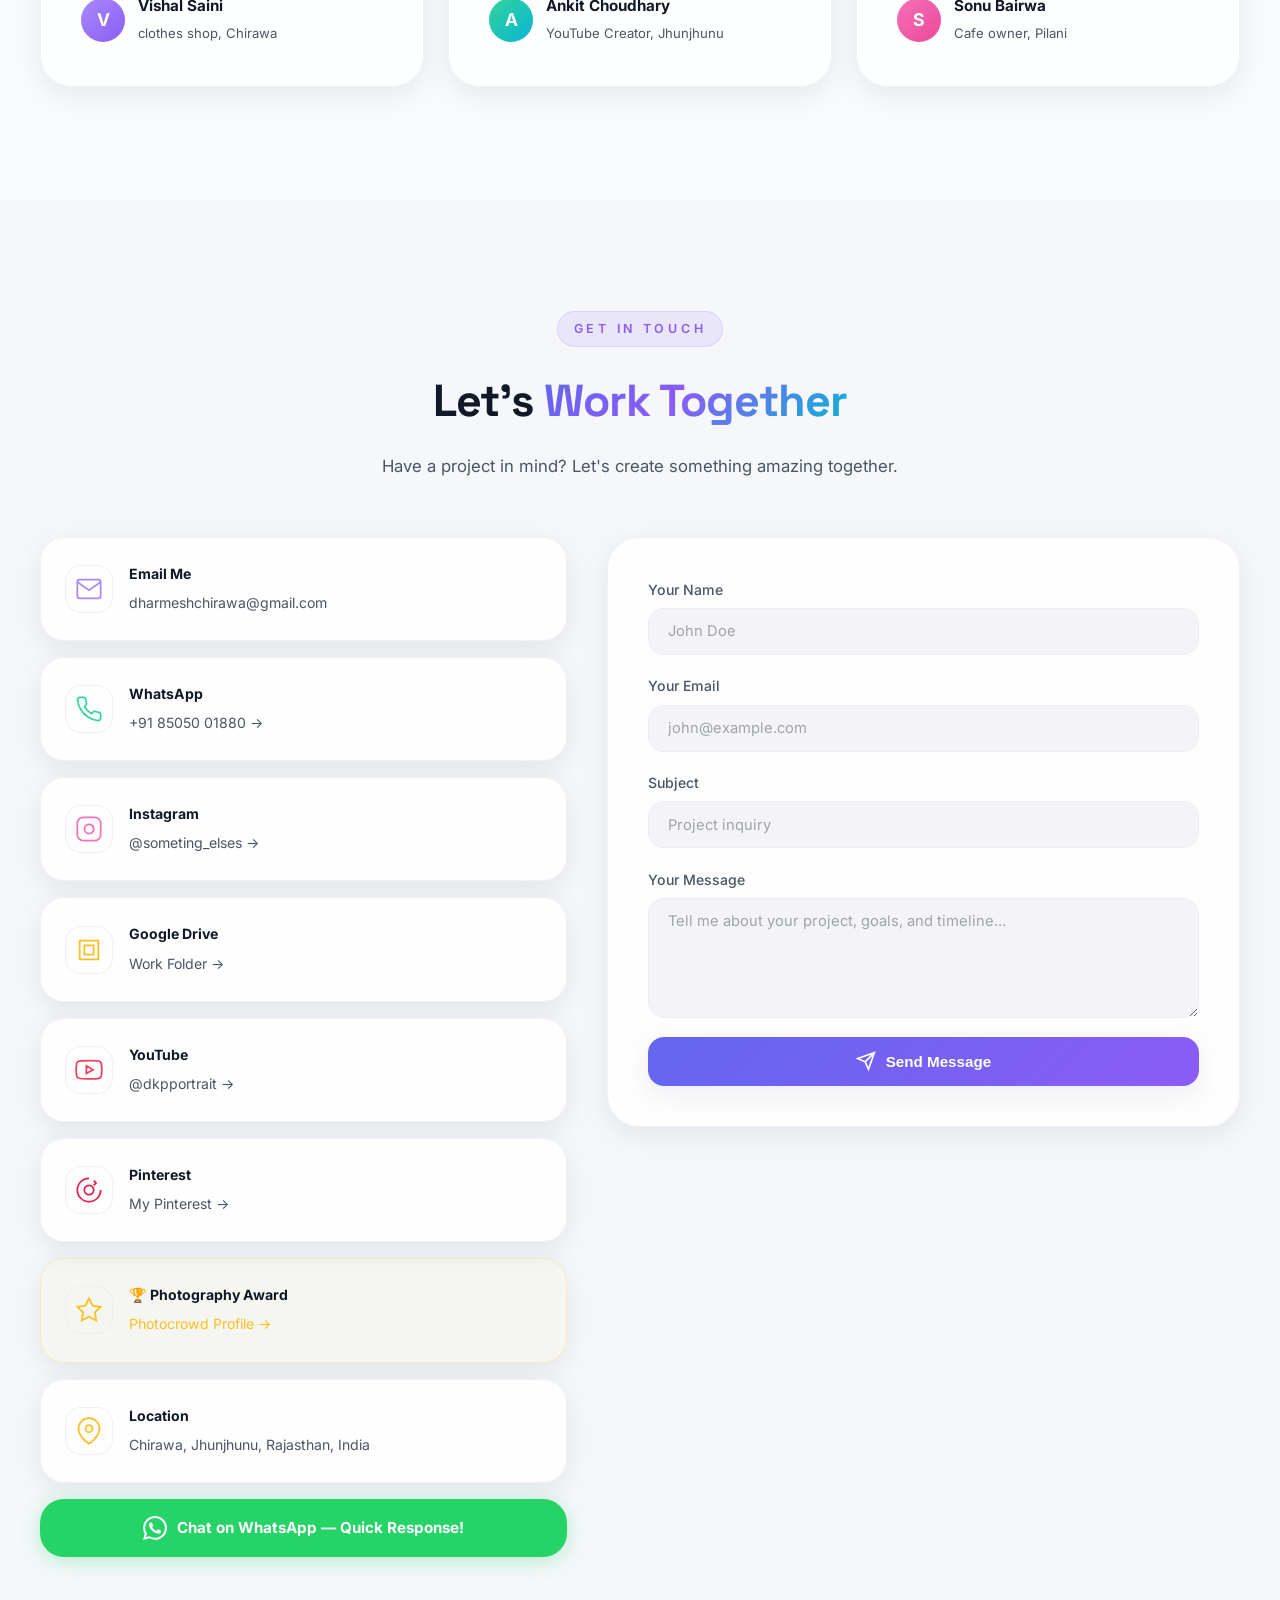
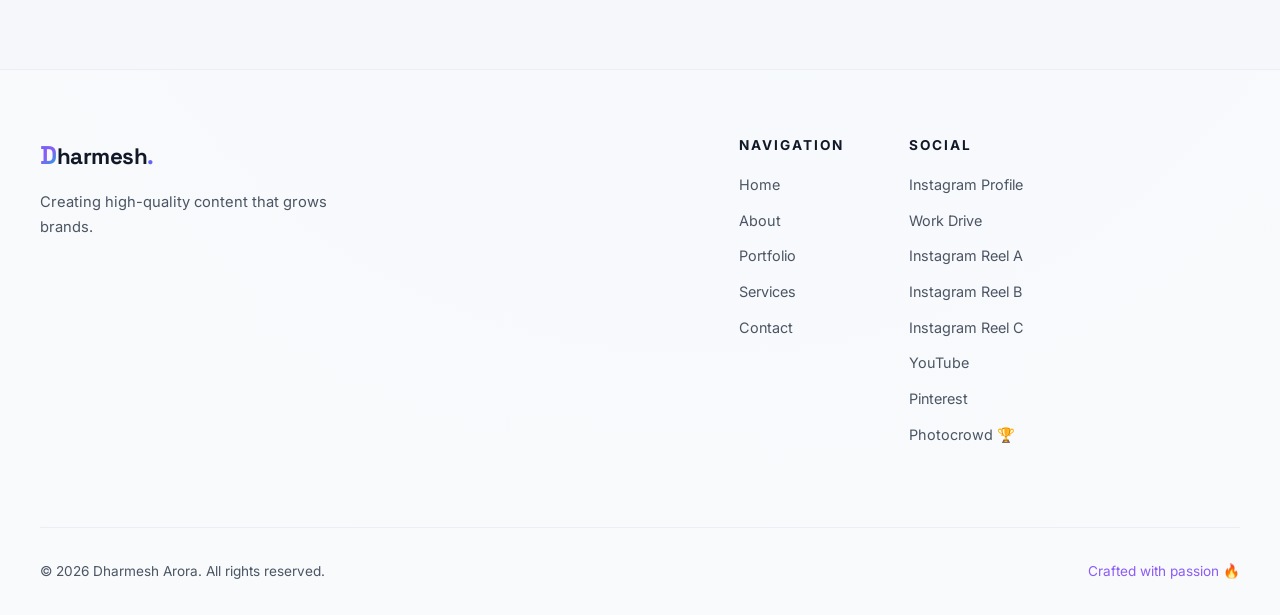
==== commit 07303320: "Rename Green & Crème image to green-and-creme.jpg and update references" ====
--- a/index.html
+++ b/index.html
@@ -276,7 +276,7 @@
         <div class="featured-projects-grid" data-animate="fade-up" data-delay="150">
           <article class="project-card glass-card" data-animate="fade-up" data-delay="150">
             <div class="project-card-media">
-              <img src="assets/Green And Creme Minimal Lotus With Sun Rays Jewellery Brand Logo Design_20260707_165336_0000.jpg.jpeg" alt="Rajasthan GK logo and brand identity preview" loading="lazy" decoding="async" />
+              <img src="assets/green-and-creme.jpg" alt="Rajasthan GK logo and brand identity preview" loading="lazy" decoding="async" />
               <!-- Removed small badge image per request -->
             </div>
             <div class="project-card-body">
@@ -332,7 +332,7 @@
 
         <div class="logo-grid" data-animate="fade-up" data-delay="450">
           <article class="logo-card glass-card">
-            <img src="assets/Green And Creme Minimal Lotus With Sun Rays Jewellery Brand Logo Design_20260707_165336_0000.jpg.jpeg" alt="Green And Creme jewellery brand logo" loading="lazy" decoding="async" />
+            <img src="assets/green-and-creme.jpg" alt="Green And Creme jewellery brand logo" loading="lazy" decoding="async" />
             <div class="logo-card-content">
               <h4>JK Jewellery Brand</h4>
               <p>Minimal luxury identity crafted for premium jewellery storytelling.</p>
